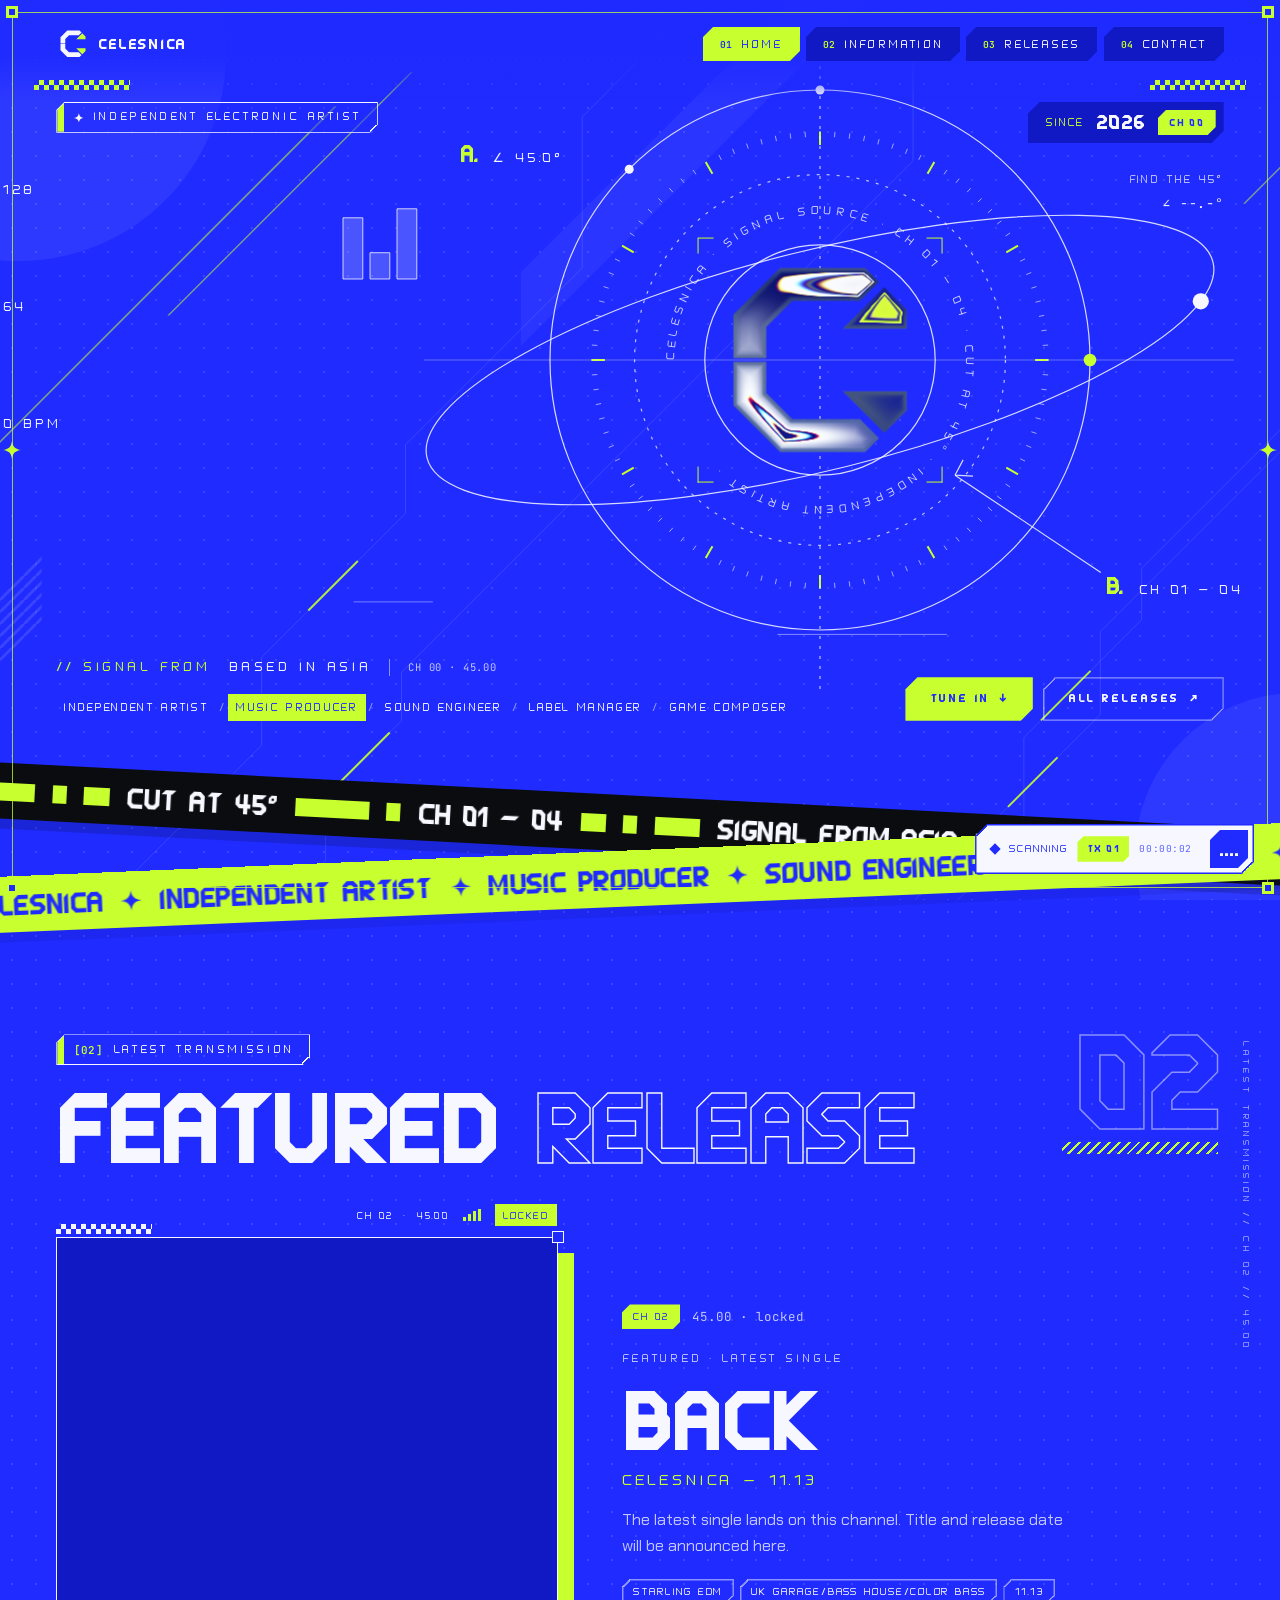
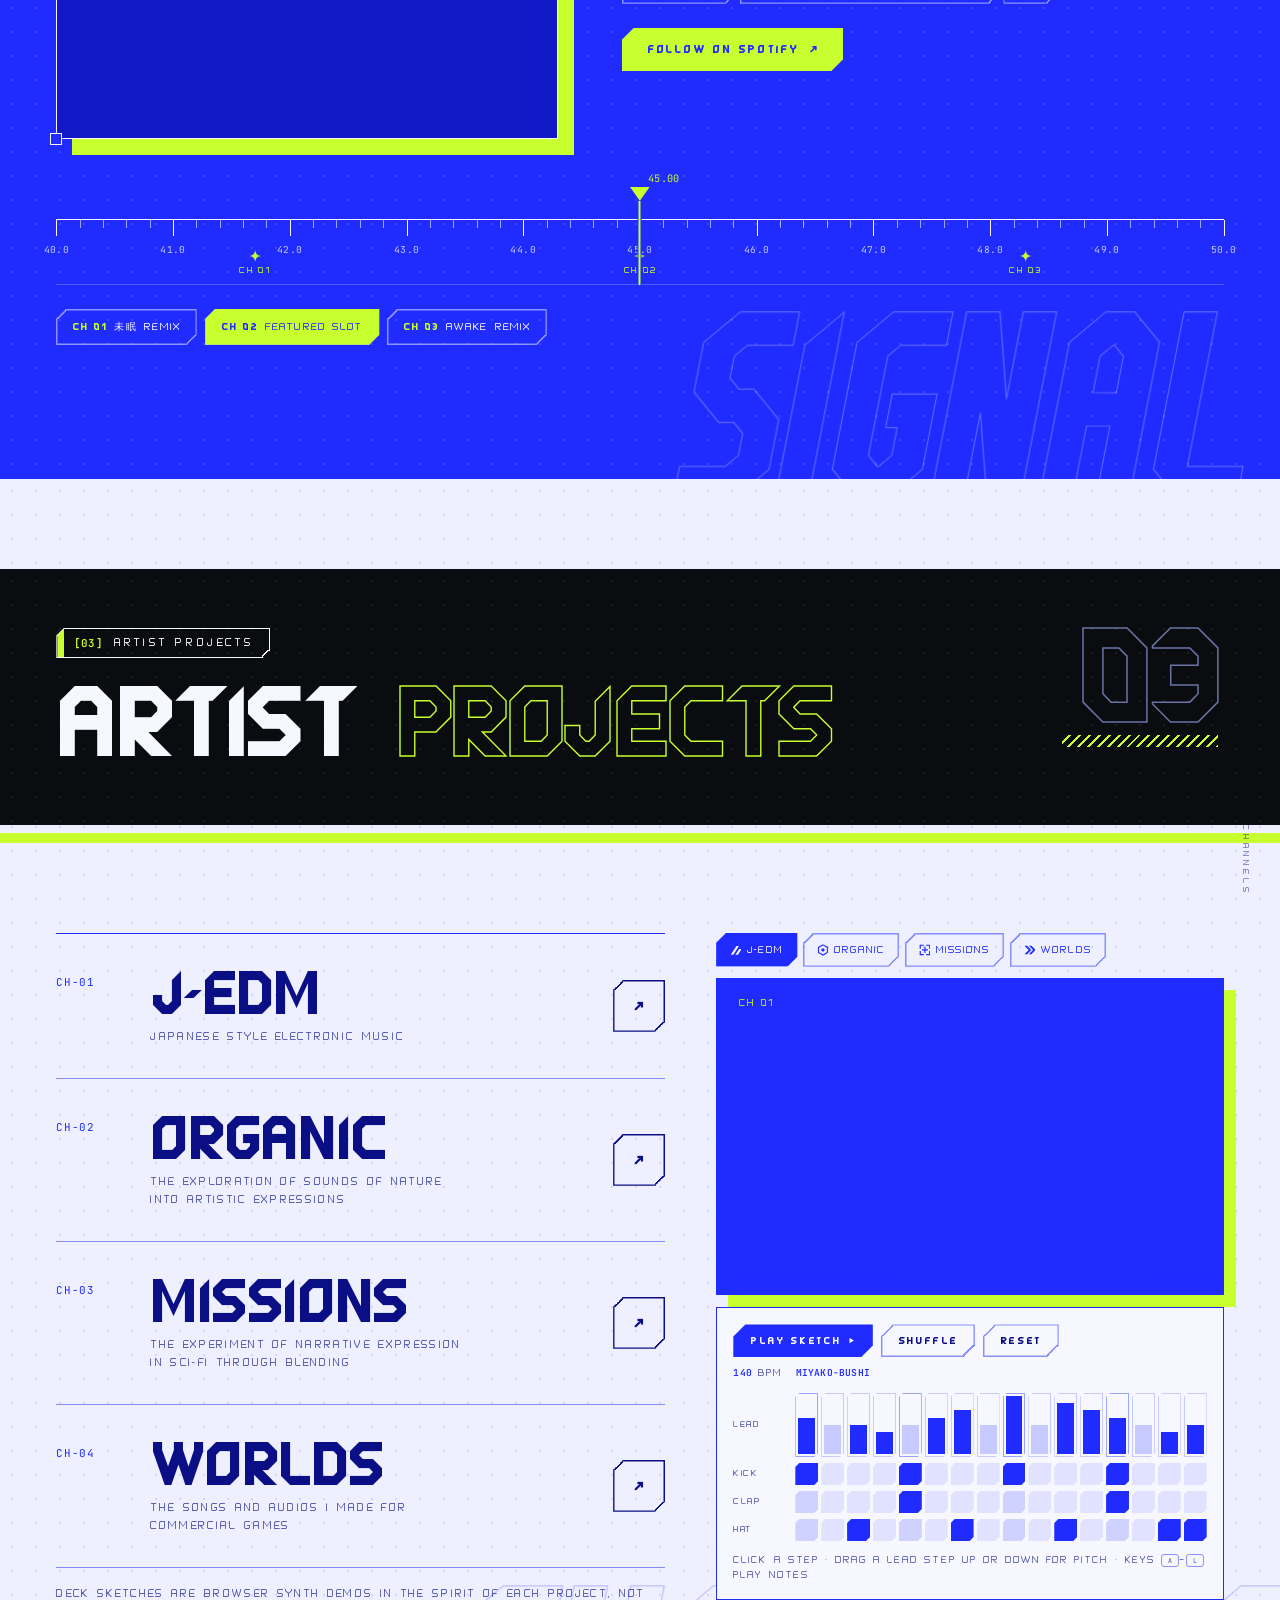
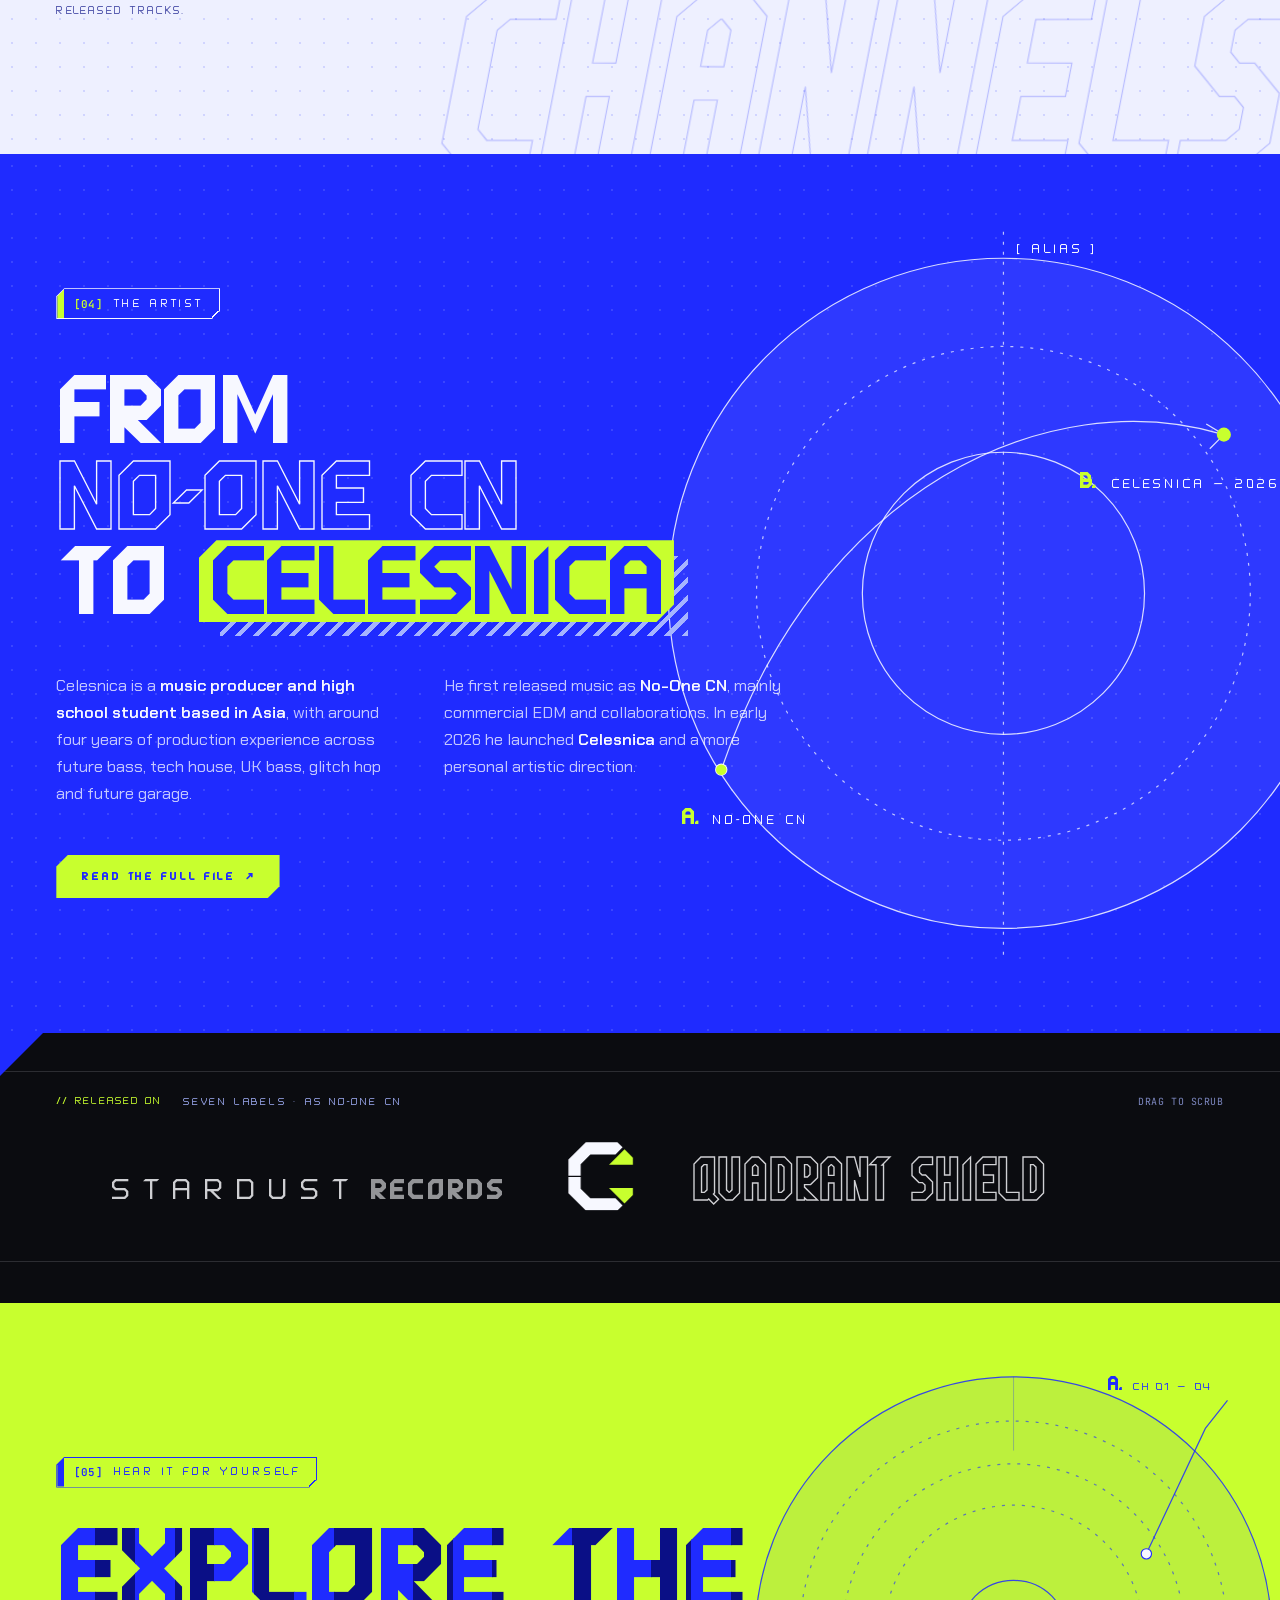
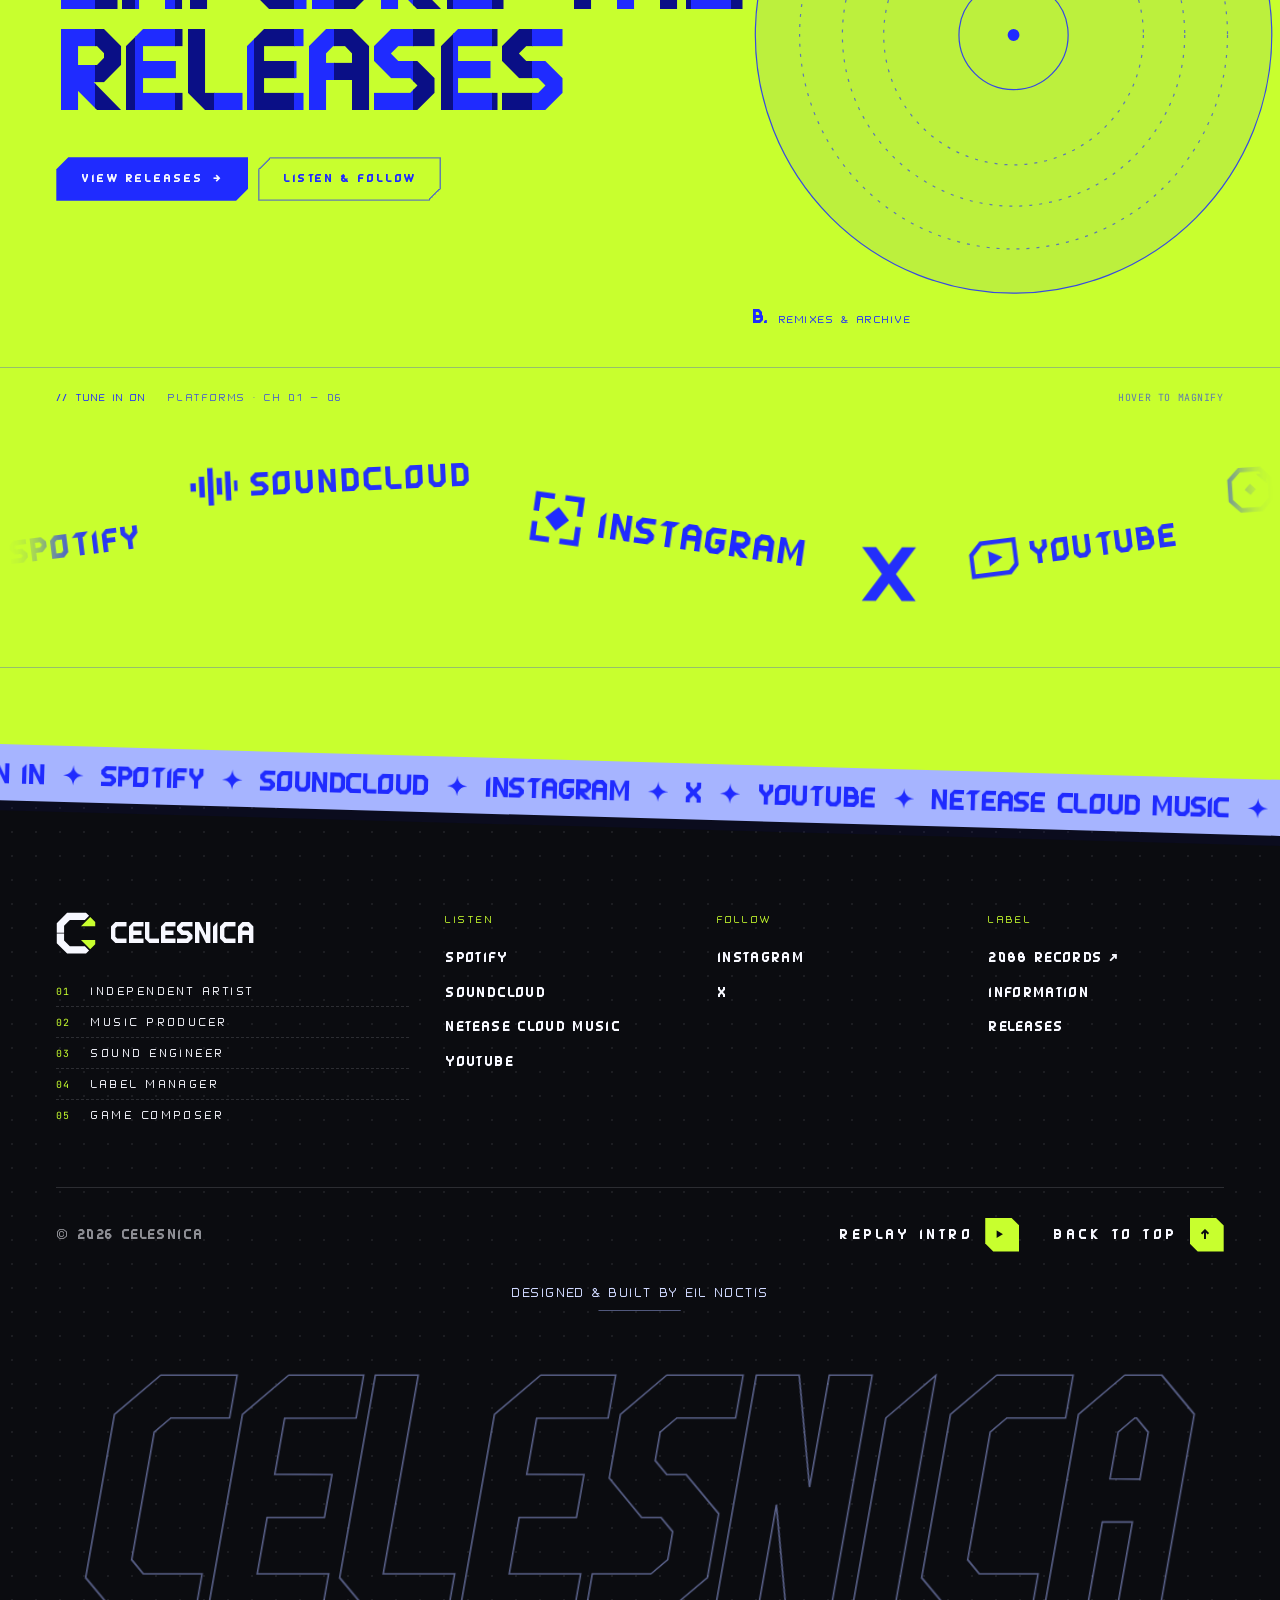
==== index.html @ 17b9444e "Adjust transform properties for .sh-label" ====
<!doctype html>
<html lang="en">
<head>
<meta charset="utf-8">
<meta name="viewport" content="width=device-width,initial-scale=1,viewport-fit=cover">
<style>
html{background:#0b0c10}
:root{color-scheme:light;padding-top:env(safe-area-inset-top,0px);padding-bottom:env(safe-area-inset-bottom,0px)}
body{margin:0}img{max-width:100%}[hidden]{display:none!important}
html.site-starting{background:#0b0c10}
html.site-starting::before{content:"";position:fixed;inset:0;z-index:201;background:#0b0c10}
</style>
<script>
document.documentElement.classList.add('site-starting');
// The app boots during DOMContentLoaded. Hand off the screen on the next paint.
document.addEventListener('DOMContentLoaded', () => {
  requestAnimationFrame(() => document.documentElement.classList.remove('site-starting'));
}, { once: true });
</script>
<title>CELESNICA</title>
<meta name="claude:viewport-fit-sides" content="cover">
<meta name="description" content="CELESNICA — independent artist, music producer, sound engineer, label manager and game composer.">
<meta name="theme-color" content="#0b0c10">
<link rel="icon" type="image/jpg" href="favicon2.jpg">
<link rel="preconnect" href="https://fonts.googleapis.com">
<link rel="preconnect" href="https://fonts.gstatic.com" crossorigin>
<link rel="stylesheet" href="https://fonts.googleapis.com/css2?family=Chakra+Petch:ital,wght@0,400;0,500;0,600;0,700;1,500&family=JetBrains+Mono:wght@400;600&display=swap">
<style>
/* CELESNICA — broadcast layout on an ultramarine field, 45° cut motion system.
   Type: CEL Black / CEL Cond / CEL Line (custom, drawn from the wordmark's 45° construction, embedded by build.py),
   Chakra Petch for text, JetBrains Mono for readouts. Surfaces alternate blue / paper / lime; black (黑场) is
   reserved for the broadcast's bookends (intro, channel change, sign-off) and for devices (screens, deck, scoreboard). */
@font-face{font-family:"CEL Black";src:url([data-uri]) format("woff");font-weight:100 900;font-style:normal;font-display:block}
@font-face{font-family:"CEL Cond";src:url([data-uri]) format("woff");font-weight:100 900;font-style:normal;font-display:block}
@font-face{font-family:"CEL Line";src:url([data-uri]) format("woff");font-weight:100 900;font-style:normal;font-display:block}
:root{
  color-scheme:light;
  --blue:#1f2bff;
  --blue-2:#3442ff;
  --blue-deep:#1119c4;
  --blue-ink:#0a0f86;
  --paper:#eef0ff;
  --white:#f7f8ff;
  --lime:#c8ff2e;
  --peri:#a6b4ff;
  --black:#0b0c10;
  --black-2:#16171d;
  --black-3:#21232c;
  --f-disp:"CEL Black","Chakra Petch","PingFang SC","Microsoft YaHei","Noto Sans SC",system-ui,sans-serif;
  --f-cond:"CEL Cond","CEL Black","PingFang SC","Microsoft YaHei","Noto Sans SC",system-ui,sans-serif;
  --f-ui:"CEL Line","Chakra Petch","PingFang SC","Microsoft YaHei","Noto Sans SC",system-ui,sans-serif;
  --f-text:"Chakra Petch","Inter","Helvetica Neue",Arial,"PingFang SC","Microsoft YaHei","Noto Sans SC",system-ui,sans-serif;
  --f-mono:"JetBrains Mono",ui-monospace,SFMono-Regular,Menlo,Consolas,"DejaVu Sans Mono",monospace;
  --f-cjk:"PingFang SC","Noto Sans SC","Noto Sans CJK SC","Microsoft YaHei","Hiragino Sans GB",sans-serif;
  --gutter:clamp(20px,4.4vw,64px);
  --maxw:1360px;
  --nav-h:64px;
  --frame:12px;
  --ease:cubic-bezier(.16,1,.3,1);
  --io:cubic-bezier(.76,0,.24,1);
  /* tone tokens (blue by default) */
  --fg:var(--white);
  --mute:rgba(247,248,255,.74);
  --line:rgba(247,248,255,.24);
  --line-2:rgba(247,248,255,.5);
  --acc:var(--lime);
  --on-acc:var(--blue);
  --pill:var(--blue-deep);
  --dot:rgba(247,248,255,.13);
  --ghost:rgba(247,248,255,.28);
}
.t-blue{--fg:var(--white);--mute:rgba(247,248,255,.76);--line:rgba(247,248,255,.24);--line-2:rgba(247,248,255,.5);--acc:var(--lime);--on-acc:var(--blue);--pill:var(--blue-deep);--dot:rgba(247,248,255,.13);--ghost:rgba(247,248,255,.28);color:var(--fg)}
.t-paper{--fg:var(--blue-ink);--mute:rgba(10,15,134,.7);--line:rgba(31,43,255,.2);--line-2:rgba(31,43,255,.5);--acc:var(--blue);--on-acc:var(--white);--pill:var(--blue);--dot:rgba(31,43,255,.14);--ghost:rgba(31,43,255,.26);color:var(--fg);background-color:var(--paper)}
.t-lime{--fg:var(--blue);--mute:rgba(31,43,255,.78);--line:rgba(31,43,255,.28);--line-2:rgba(31,43,255,.6);--acc:var(--blue);--on-acc:var(--white);--pill:var(--blue);--dot:rgba(31,43,255,.16);--ghost:rgba(31,43,255,.34);color:var(--fg);background-color:var(--lime)}
.t-deep{--fg:var(--white);--mute:rgba(247,248,255,.7);--line:rgba(247,248,255,.2);--line-2:rgba(247,248,255,.45);--acc:var(--lime);--on-acc:var(--blue);--pill:var(--blue);--dot:rgba(247,248,255,.1);--ghost:rgba(247,248,255,.13);color:var(--fg);background-color:var(--blue-deep)}
.dots{background-image:radial-gradient(var(--dot) 1px,transparent 1.4px);background-size:24px 24px}

*,*::before,*::after{box-sizing:border-box}
html{background:var(--blue);-webkit-text-size-adjust:100%;overflow-x:hidden;overflow-x:clip}
body{margin:0;background:var(--blue);color:var(--white);font-family:var(--f-text);font-size:16px;line-height:1.62;overflow-x:hidden;overflow-x:clip;-webkit-font-smoothing:antialiased;text-rendering:optimizeLegibility;font-kerning:normal}
a{color:inherit;text-decoration:none}
button,input,select{font:inherit;color:inherit}
button{background:none;border:0;padding:0;cursor:pointer}
img,canvas,svg{display:block;max-width:100%}
p,h1,h2,h3,h4,ul,ol,dl,dd,figure{margin:0;padding:0}
h1,h2,h3,h4{font-weight:400}
ul,ol{list-style:none}
b,strong{font-weight:600}
::selection{background:var(--lime);color:var(--blue)}
:focus{outline:none}
:focus-visible{outline:2px solid var(--acc);outline-offset:4px}
main:focus,main:focus-visible{outline:none}
[hidden]{display:none!important}
.sr{position:absolute!important;width:1px;height:1px;overflow:hidden;clip:rect(0 0 0 0);clip-path:inset(50%);white-space:nowrap}
.sprite{position:absolute;width:0;height:0;overflow:hidden}
html.reticle,html.reticle *{cursor:none!important}
.skip{position:fixed;left:24px;top:-80px;z-index:500;padding:.7rem 1rem;background:var(--lime);color:var(--blue);font-family:var(--f-ui);font-size:.72rem;letter-spacing:.2em;text-transform:uppercase;transition:top .25s var(--ease)}
.skip:focus{top:calc(20px + env(safe-area-inset-top,0px))}

.wrap{width:100%;max-width:calc(var(--maxw) + var(--gutter) * 2);margin-inline:auto;padding-left:max(16px,var(--gutter),env(safe-area-inset-left,0px));padding-right:max(16px,var(--gutter),env(safe-area-inset-right,0px))}

/* ---------- type roles ---------- */
.disp{font-family:var(--f-disp);font-weight:400;text-transform:uppercase;letter-spacing:-.005em;line-height:.88;text-wrap:balance}
.acc,.serif{font-family:var(--f-ui);font-style:normal;font-weight:400;text-transform:uppercase;letter-spacing:.2em;line-height:1.3;color:var(--acc)}
.mono{font-family:var(--f-ui);font-size:.66rem;letter-spacing:.22em;text-transform:uppercase;line-height:1.6}
.kick{font-family:var(--f-ui);font-size:.7rem;letter-spacing:.26em;text-transform:uppercase;color:var(--mute)}
.outline{color:transparent;-webkit-text-stroke:clamp(1.2px,.014em,2px) var(--fg)}
kbd{font-family:var(--f-mono);font-size:.72em;padding:1px 6px;border:1px solid var(--line-2);border-radius:3px;letter-spacing:0}
/* highlight block (ref: offset colour blocks behind the letters) */
.hi{position:relative;display:inline-block;color:var(--blue);padding:0 .08em;-webkit-text-stroke:0;isolation:isolate}
.hi::before{content:"";position:absolute;inset:.02em -.02em .02em;z-index:-1;background:var(--lime);clip-path:polygon(.18em 0,100% 0,100% calc(100% - .18em),calc(100% - .18em) 100%,0 100%,0 .18em)}
.hi::after{content:"";position:absolute;inset:.18em -.16em -.12em .2em;z-index:-2;background:repeating-linear-gradient(-45deg,var(--hi-2,var(--peri)) 0 .045em,transparent .045em .13em)}
.t-paper .hi,.t-lime .hi{--hi-2:var(--blue)}

/* ---------- tags, chips, buttons ---------- */
.tag{display:inline-flex;align-items:center;gap:.85em;padding:.46rem .95rem .46rem .75rem;border:1.5px solid currentColor;font-family:var(--f-ui);font-size:.68rem;letter-spacing:.26em;text-transform:uppercase;line-height:1.3}
.tag b{font-family:var(--f-mono);font-weight:600;letter-spacing:.04em;color:var(--acc)}
.t-blue .tag b,.t-deep .tag b{color:var(--lime)}
.star{width:.9em;height:.9em;fill:currentColor;flex:none}
.chip{display:inline-flex;align-items:center;gap:.6em;padding:.36rem .72rem;font-family:var(--f-ui);font-size:.6rem;letter-spacing:.2em;text-transform:uppercase;line-height:1.4;background:var(--pill);color:var(--white)}
.chip b{font-family:var(--f-disp);font-weight:400;letter-spacing:.1em;color:var(--lime)}
.chip.lime{background:var(--lime);color:var(--blue)}
.chip.lime b{color:var(--blue)}
.chip.line{background:transparent;color:var(--fg);box-shadow:inset 0 0 0 1.5px var(--line-2)}
.btn{position:relative;isolation:isolate;display:inline-flex;align-items:center;gap:.9em;padding:1rem 1.55rem .98rem;overflow:hidden;white-space:nowrap;font-family:var(--f-disp);font-size:.74rem;letter-spacing:.16em;text-transform:uppercase;line-height:1;background:var(--acc);color:var(--on-acc);transition:color .35s,transform .45s var(--ease)}
.btn::before{content:"";position:absolute;inset:0;background:var(--fg);transform:translateX(-101%) skewX(-45deg);transform-origin:left;width:160%;left:-30%;transition:transform .55s var(--io);z-index:-1}
.btn:hover::before,.btn:focus-visible::before{transform:translateX(0) skewX(-45deg)}
.t-blue .btn:hover,.t-blue .btn:focus-visible,.t-deep .btn:hover,.t-deep .btn:focus-visible{color:var(--blue)}
.t-paper .btn:hover,.t-paper .btn:focus-visible,.t-lime .btn:hover,.t-lime .btn:focus-visible{color:var(--white)}
.t-paper .btn::before,.t-lime .btn::before{background:var(--blue-ink)}
.btn.ghost{background:transparent;color:var(--fg);box-shadow:inset 0 0 0 1.5px var(--line-2)}
.btn.lime{background:var(--lime);color:var(--blue)}
.btn.sm{padding:.72rem 1.05rem .7rem;font-size:.64rem}
.btn[aria-pressed="true"]{background:var(--lime);color:var(--blue);box-shadow:none}
.btn .ar{display:inline-block;font-family:var(--f-disp);transition:transform .45s var(--ease)}
.btn:hover .ar{transform:translate(3px,-3px)}
.btn:hover .ar.dn{transform:translateY(3px)}
.btn:focus-visible{outline-color:var(--fg)}
.btn-row{display:flex;flex-wrap:wrap;gap:10px}
.ico{width:1.15em;height:1.15em;flex:none;fill:currentColor}

/* ---------- broadcast frame ---------- */
.frame{position:fixed;inset:0;z-index:61;pointer-events:none}
.fr-line{position:absolute;inset:var(--frame);border:1px solid rgba(200,255,46,.75)}
.fc{position:absolute;width:12px;height:12px;background:var(--lime);box-shadow:inset 0 0 0 3px var(--lime),inset 0 0 0 6px var(--blue)}
.fc-tl{left:calc(var(--frame) - 6px);top:calc(var(--frame) - 6px)}
.fc-tr{right:calc(var(--frame) - 6px);top:calc(var(--frame) - 6px)}
.fc-bl{left:calc(var(--frame) - 6px);bottom:calc(var(--frame) - 6px)}
.fc-br{right:calc(var(--frame) - 6px);bottom:calc(var(--frame) - 6px)}
.fk{position:absolute;width:96px;height:10px;background:conic-gradient(var(--lime) 25%,var(--blue) 0 50%,var(--lime) 0 75%,var(--blue) 0) 0 0/10px 10px}
.fk-tl{left:34px;top:calc(var(--frame) + 68px)}
.fk-tr{right:34px;top:calc(var(--frame) + 68px)}
.fs{position:absolute;top:50%;width:18px;height:18px;margin-top:-9px;fill:var(--lime);animation:twinkle 3.2s var(--ease) infinite}
.fs-l{left:calc(var(--frame) - 9px)}
.fs-r{right:calc(var(--frame) - 9px);animation-delay:-1.6s}
@keyframes twinkle{50%{transform:scale(.55) rotate(45deg)}}
html.over .fr-line{animation:frFlash .47s steps(2) infinite}
@keyframes frFlash{50%{border-color:var(--white);inset:calc(var(--frame) + 4px)}}

/* ---------- nav ---------- */
.nav{position:fixed;top:0;left:0;right:0;z-index:60;height:calc(var(--nav-h) + var(--frame) + env(safe-area-inset-top,0px));padding-top:calc(var(--frame) + env(safe-area-inset-top,0px));pointer-events:none}
.nav::before{content:"";position:absolute;inset:0 0 -26px;z-index:-1;pointer-events:none;background:linear-gradient(var(--nb,rgba(31,43,255,.94)) 55%,rgba(31,43,255,0));transition:opacity .3s}
html[data-nav-tone="paper"] .nav::before{background:linear-gradient(rgba(238,240,255,.95) 55%,rgba(238,240,255,0))}
html[data-nav-tone="lime"] .nav::before{background:linear-gradient(rgba(200,255,46,.95) 55%,rgba(200,255,46,0))}
html[data-nav-tone="deep"] .nav::before{background:linear-gradient(rgba(17,25,196,.95) 55%,rgba(17,25,196,0))}
.nav-in{height:var(--nav-h);display:flex;align-items:center;justify-content:space-between;gap:20px}
.nav-in>*{pointer-events:auto}
.logo{display:flex;align-items:center;gap:12px;font-family:var(--f-disp);font-size:.92rem;letter-spacing:.12em;color:var(--white);padding:6px 4px;transition:color .3s}
.cmark{width:26px;flex:none}
.cmark svg{width:100%;height:auto;overflow:visible;transition:transform .5s var(--ease)}
.cm-b{fill:currentColor}
.cm-t{fill:var(--lime);transition:fill .3s}
.logo:hover svg{transform:skewX(-14deg) translateX(2px)}
html[data-nav-tone="paper"] .logo,html[data-nav-tone="lime"] .logo{color:var(--blue)}
html[data-nav-tone="paper"] .logo .cm-t{fill:var(--blue-2)}
html[data-nav-tone="lime"] .logo .cm-t{fill:var(--white)}
.pills{display:flex;gap:6px;--jr-chip:var(--blue-deep);--jr-text:var(--white);--jr-on:var(--lime);--jr-on-text:var(--blue);--jr-idx:var(--lime)}
.pills .jr-opt{display:inline-flex;align-items:center;gap:.75em;padding:.66rem 1.05rem .64rem;background:var(--jr-chip);color:var(--jr-text);font-family:var(--f-ui);font-size:.7rem;letter-spacing:.2em;text-transform:uppercase;line-height:1.2;transition:background .3s,color .3s}
.pills .jr-opt i{font-style:normal;font-family:var(--f-mono);font-weight:600;font-size:.6rem;letter-spacing:.02em;color:var(--jr-idx)}
html[data-nav-tone="paper"] .pills,html[data-nav-tone="lime"] .pills{--jr-chip:var(--blue)}
html[data-nav-tone="lime"] .pills{--jr-on:var(--white)}
.jr-ink .jr-opt i{color:var(--jr-on-text)}
.menu-btn{display:none;align-items:center;gap:12px;padding:.62rem 1rem;background:var(--blue-deep);color:var(--white);font-family:var(--f-ui);font-size:.7rem;letter-spacing:.2em;text-transform:uppercase}
.menu-btn .bars{display:grid;gap:5px;width:20px}
.menu-btn .bars i{display:block;height:1.5px;background:currentColor;transition:transform .4s var(--io)}
.menu-btn[aria-expanded="true"] .bars i:first-child{transform:translateY(3.25px) rotate(45deg)}
.menu-btn[aria-expanded="true"] .bars i:last-child{transform:translateY(-3.25px) rotate(-45deg)}
.mnav{position:fixed;inset:0;z-index:55;background:var(--blue);display:flex;flex-direction:column;justify-content:center;gap:12px;overflow:hidden;padding:calc(var(--nav-h) + 40px + env(safe-area-inset-top,0px)) max(24px,env(safe-area-inset-right,0px)) calc(60px + env(safe-area-inset-bottom,0px)) max(24px,env(safe-area-inset-left,0px));animation:mnavIn .6s var(--io) both}
.mnav a{position:relative;z-index:1;display:flex;align-items:baseline;gap:14px;font-family:var(--f-disp);font-size:clamp(2.4rem,11vw,4.4rem);line-height:1;text-transform:uppercase;color:var(--white);animation:mnavLink .7s var(--ease) both;animation-delay:calc(var(--i,0) * 70ms + 140ms)}
.mnav a i{font-style:normal;font-family:var(--f-mono);font-size:.8rem;color:var(--lime);letter-spacing:.06em}
.mnav a[aria-current="page"]{color:var(--lime)}
.mnav-core{position:absolute;left:var(--mcx,50%);top:var(--mcy,72%);width:var(--mcs,min(70vw,40vh));margin-top:calc(var(--mcs,0px) / -2);aspect-ratio:1;transform:translateX(-50%);pointer-events:none;animation:mnavCore .9s var(--ease) .25s both}
.mnav-core .dg .tring-t{font-size:13px}
.mnav-c{position:absolute;left:50%;top:50%;width:40%;aspect-ratio:1;transform:translate(-50%,-50%)}
.mnav-c.nogl .metal-fb{opacity:1}.mnav-c.nogl .metal{display:none}
@keyframes mnavCore{from{opacity:0;transform:translateX(-50%) scale(.86) rotate(-12deg)}}
.mnav-ghost{position:absolute;left:-4vw;bottom:4vh;font-family:var(--f-cond);font-size:34vw;line-height:.8;white-space:nowrap;text-transform:uppercase;color:transparent;-webkit-text-stroke:1px rgba(247,248,255,.2);transform:skewX(-10deg);pointer-events:none}
@keyframes mnavIn{from{clip-path:polygon(0 0,0 0,0 100%,0 100%)}to{clip-path:polygon(0 0,100% 0,100% 100%,0 100%)}}
@keyframes mnavLink{from{transform:translateX(-30px) skewX(-16deg);opacity:0}}

/* ---------- player pill ---------- */
.player{position:fixed;right:calc(var(--frame) + 14px + env(safe-area-inset-right,0px));bottom:calc(var(--frame) + 14px + env(safe-area-inset-bottom,0px));z-index:58;display:flex;align-items:center;gap:10px;padding:6px 6px 6px 16px;background:var(--white);color:var(--blue);box-shadow:inset 0 0 0 1.5px var(--blue),0 10px 30px rgba(10,15,134,.18);font-family:var(--f-ui);font-size:.6rem;letter-spacing:.2em;text-transform:uppercase;transition:transform .55s var(--io),opacity .4s}
html.pl-hide .player{transform:translateY(calc(100% + 40px));opacity:0}
.pl-dot{width:8px;height:8px;background:var(--blue);animation:pulse 1.6s ease-in-out infinite}
html.snd-on .pl-dot{background:#19c25a}
@keyframes pulse{50%{opacity:.25}}
.pl-st{white-space:nowrap;min-width:9.5ch}
.pl-ch{padding:.32rem .6rem .3rem;background:var(--lime);color:var(--blue);font-family:var(--f-disp);letter-spacing:.12em;white-space:nowrap}
.pl-btn{display:grid;place-items:center;width:38px;height:38px;background:var(--blue);color:var(--white);transition:background .3s,transform .4s var(--ease)}
.pl-btn[aria-pressed="true"]{background:var(--lime);color:var(--blue)}
.eq{display:flex;align-items:flex-end;gap:2px;height:14px}
.eq i{display:block;width:3px;height:14px;background:currentColor;transform-origin:bottom;transform:scaleY(.2)}
.pl-btn[aria-pressed="true"] .eq i{animation:eq .9s ease-in-out infinite alternate}
.pl-btn[aria-pressed="true"] .eq i:nth-child(2){animation-duration:.7s}
.pl-btn[aria-pressed="true"] .eq i:nth-child(3){animation-duration:1.1s}
.pl-btn[aria-pressed="true"] .eq i:nth-child(4){animation-duration:.55s}
@keyframes eq{from{transform:scaleY(.2)}to{transform:scaleY(1)}}
.pl-tc{font-family:var(--f-mono);letter-spacing:.06em;font-variant-numeric:tabular-nums;white-space:nowrap;opacity:.7;padding-right:8px}

/* ---------- reticle cursor ---------- */
#cur{position:fixed;left:0;top:0;z-index:600;pointer-events:none;width:var(--w,24px);height:var(--h,24px);transform:translate3d(var(--x,-200px),var(--y,-200px),0);display:none;mix-blend-mode:difference}
html.reticle #cur{display:block}
#cur i{position:absolute;width:8px;height:8px;border:1.5px solid #fff}
#cur i:nth-child(1){left:0;top:0;border-right:0;border-bottom:0}
#cur i:nth-child(2){right:0;top:0;border-left:0;border-bottom:0}
#cur i:nth-child(3){left:0;bottom:0;border-right:0;border-top:0}
#cur i:nth-child(4){right:0;bottom:0;border-left:0;border-top:0}
#cur .cur-l{position:absolute;left:0;top:-18px;font-family:var(--f-ui);font-size:.55rem;letter-spacing:.22em;color:#fff;white-space:nowrap;text-transform:uppercase}
#cur.down i{border-width:2.5px}
#curDot{position:fixed;left:0;top:0;z-index:601;width:4px;height:4px;margin:-2px 0 0 -2px;background:#fff;mix-blend-mode:difference;pointer-events:none;transform:translate3d(var(--x,-200px),var(--y,-200px),0);display:none}
html.reticle #curDot{display:block}

/* ---------- field + views ---------- */
#field{position:fixed;inset:0;width:100%;height:100%;z-index:0;pointer-events:none}
main,.foot{position:relative;z-index:2}
.view{position:relative}
.sec{position:relative;padding-block:clamp(96px,10.5vw,156px);overflow:hidden;overflow:clip}
.sec>.wrap{position:relative;z-index:1}
.sec-head{position:relative;display:grid;gap:20px;justify-items:start;margin-bottom:clamp(44px,5vw,72px)}
.sec-head h2{font-size:clamp(2.9rem,7.8vw,7.6rem)}
.sec-head>*{position:relative;z-index:1}
.sec-note{color:var(--mute);max-width:54ch;font-size:1.02rem}
.lede{font-size:clamp(1.08rem,1.5vw,1.32rem);font-weight:500;line-height:1.5;max-width:44ch}
.body-t{color:var(--mute);max-width:62ch;display:grid;gap:1em;font-size:1.04rem}
.body-t b{color:var(--fg)}

/* giant index numeral + hatch slab (poster layer) */
.sec-head[data-idx]::after{content:attr(data-idx);position:absolute;right:0;top:-.04em;z-index:0;font-family:var(--f-disp);font-size:clamp(4.4rem,10.5vw,10.4rem);line-height:.8;color:transparent;-webkit-text-stroke:1.5px var(--line-2);pointer-events:none}
.sec-head[data-idx]::before{content:"";position:absolute;right:.04em;top:.8em;z-index:0;font-size:clamp(4.4rem,10.5vw,10.4rem);width:1.16em;height:.09em;background:repeating-linear-gradient(-45deg,var(--acc) 0 2px,transparent 2px 7px);pointer-events:none}
/* ghost words: huge condensed outline type drifting behind sections */
.gw{position:absolute;right:-2vw;top:clamp(36px,5vw,84px);z-index:0;margin:0;font-family:var(--f-cond);font-size:clamp(7rem,21vw,23rem);line-height:.78;letter-spacing:.01em;text-transform:uppercase;white-space:nowrap;color:transparent;-webkit-text-stroke:1.2px var(--ghost);pointer-events:none;user-select:none;-webkit-user-select:none;transform:translate3d(var(--gx,0px),0,0) skewX(-11deg)}
.gw.gw-b{top:auto;bottom:-.12em;right:-1vw}
/* vertical side labels */
.sec[data-side]::after,.rsec[data-side]::after{content:attr(data-side);position:absolute;right:calc(var(--frame) + 15px);top:clamp(100px,11vw,160px);z-index:1;writing-mode:vertical-rl;font-family:var(--f-ui);font-size:.56rem;letter-spacing:.44em;text-transform:uppercase;color:var(--mute);opacity:.8;pointer-events:none;white-space:nowrap}

/* sweep: content visible at rest; a lime slab crosses once when it enters */
[data-sweep]{position:relative}
[data-sweep].sw::after{content:"";position:absolute;inset:0;z-index:6;pointer-events:none;background:var(--lime);clip-path:polygon(0 0,0 0,0 100%,0 100%);animation:sweep .95s var(--io) both}
@keyframes sweep{0%{clip-path:polygon(0 0,0 0,0 100%,0 100%)}45%{clip-path:polygon(0 0,100% 0,100% 100%,0 100%)}100%{clip-path:polygon(100% 0,100% 0,100% 100%,100% 100%)}}

/* ---------- 45° split titles: solid on one side of the blade, outline on the other ---------- */
.st{position:relative;display:block;--ta:60%;--tb:40%}
.st-a{display:block;clip-path:polygon(0 0,var(--ta) 0,var(--tb) 100%,0 100%)}
.st-b,.st-c{position:absolute;inset:0;display:block;pointer-events:none}
.st-b{color:transparent;-webkit-text-stroke:clamp(1.2px,.012em,2px) var(--fg);clip-path:polygon(var(--ta) 0,100% 0,100% 100%,var(--tb) 100%)}
.st-c{color:var(--lime);clip-path:polygon(var(--ta) 0,calc(var(--ta) + 14px) 0,calc(var(--tb) + 14px) 100%,var(--tb) 100%)}
.t-paper .st-c{color:var(--blue)}
html:not(.js) .st-a{clip-path:none}

/* ---------- slice-wave numerals (strips shift like a sliced poster) ---------- */
.slice{position:relative}
.slice .sl-base{visibility:hidden}
.slice .sl{position:absolute;left:0;top:0;width:100%;height:100%;pointer-events:none;will-change:transform}
.num-v.slice .sl.ev{color:var(--blue);-webkit-text-stroke:0}
.cta h2.slice .sl.ev{color:var(--blue-ink)}

/* ---------- tapes ---------- */
.tapes{position:relative;height:0;z-index:20;pointer-events:none}
.tape{position:absolute;left:-6%;width:112%;overflow:hidden;padding:.52em 0 .48em;font-family:var(--f-disp);font-size:clamp(1.15rem,2.2vw,2.1rem);line-height:1;text-transform:uppercase;letter-spacing:.02em;color:var(--blue);white-space:nowrap;box-shadow:0 10px 0 rgba(10,15,134,.12)}
.tape-lime{background:var(--lime)}
.tape-peri{background:var(--peri)}
.tape-white{background:var(--white)}
.tape-track{display:flex;width:max-content;will-change:transform}
.tape-group{display:flex;align-items:center;gap:.62em;padding-right:.62em}
.tape-group span{white-space:nowrap}
.tape .star{width:.72em;height:.72em}
.blk{display:inline-block;height:.62em;background:var(--blue-deep)}
.blk.w1{width:.5em}.blk.w2{width:.9em}.blk.w3{width:1.6em}.blk.w4{width:2.6em}
.tapes-hero .tape-black{top:-104px;transform:rotate(3deg)}
.tapes-hero .tape-lime{top:-50px;transform:rotate(-2.4deg)}
.tapes-foot .tape{top:-34px;transform:rotate(1.6deg)}
.tapes-foot .tape-lime{top:-30px;transform:rotate(-1.4deg)}

/* ---------- diagram line art (shared) ---------- */
.dg{position:absolute;inset:0;width:100%;height:100%;overflow:visible;pointer-events:none}
.dg .l{fill:none;stroke:rgba(247,248,255,.86);stroke-width:1.2;vector-effect:non-scaling-stroke}
.dg .d{fill:none;stroke:rgba(247,248,255,.72);stroke-width:1.2;stroke-dasharray:3 7;vector-effect:non-scaling-stroke}
.dg .th{fill:none;stroke:rgba(247,248,255,.32);stroke-width:1;vector-effect:non-scaling-stroke}
.dg .f{fill:rgba(247,248,255,.07)}
.dg .dot{fill:var(--white)}
.dg .ldot{fill:var(--lime)}
.dg text{fill:var(--white)}
.dg .tm{font-family:var(--f-ui);font-size:14px;letter-spacing:.24em}
.dg .ts{font-family:var(--f-disp);font-size:26px;fill:var(--lime)}
.dg text.tbig{font-family:var(--f-cond);font-size:300px;fill:none;stroke:rgba(247,248,255,.62);stroke-width:1.2;vector-effect:non-scaling-stroke}
.dg .tick{stroke:rgba(247,248,255,.6);stroke-width:1;vector-effect:non-scaling-stroke}
.dg .tick.m{stroke:var(--lime);stroke-width:2}
.dg .tring-t{font-size:12.5px;letter-spacing:.42em;fill:rgba(247,248,255,.82)}
.dg .tring{transform-box:view-box;animation:spin 70s linear infinite}
.dg .bar{fill:rgba(247,248,255,.2);stroke:rgba(247,248,255,.8);stroke-width:1;vector-effect:non-scaling-stroke;transform-box:fill-box;transform-origin:bottom}
.dg .spin{transform-box:fill-box;transform-origin:center;animation:spin 60s linear infinite}
.dg .spin.rev{animation-direction:reverse;animation-duration:90s}
.dg .blade{fill:none;stroke:var(--lime);stroke-width:2.5;vector-effect:non-scaling-stroke;stroke-dasharray:1;stroke-dashoffset:1;opacity:0}
.dg .blade.on{animation:blade 1.2s var(--io) both}
@keyframes blade{0%{stroke-dashoffset:1;opacity:1}40%{stroke-dashoffset:0;opacity:1}100%{stroke-dashoffset:-1;opacity:1}}
.dg .draw{stroke-dasharray:1;stroke-dashoffset:1}
.drawn .dg .draw,.dg.drawn .draw{animation:draw 1.8s var(--io) forwards}
@keyframes draw{98%{stroke-dasharray:1;stroke-dashoffset:0}100%{stroke-dasharray:none;stroke-dashoffset:0}}
html:not(.js) .dg .draw{stroke-dashoffset:0}
@keyframes spin{to{transform:rotate(360deg)}}
.dg .lockring{transition:stroke .3s}
.hero.locked .dg .lockring{stroke:var(--lime);stroke-width:2.5}
.dg.ink .l{stroke:rgba(31,43,255,.85)}.dg.ink .d{stroke:rgba(31,43,255,.6)}.dg.ink .th{stroke:rgba(31,43,255,.3)}.dg.ink .f{fill:rgba(31,43,255,.07)}
.dg.ink text,.dg.ink .dot{fill:var(--blue)}.dg.ink .ldot{fill:var(--white);stroke:var(--blue);stroke-width:1.5}
.dg.ink .ts{fill:var(--blue)}

/* ---------- HOME / hero ---------- */
.hero{position:relative;min-height:min(100svh,1000px);display:flex;flex-direction:column;overflow:hidden}
.hero .dg{z-index:0}
#scope{position:absolute;inset:0;width:100%;height:100%;z-index:1;pointer-events:none}
.hero-x{position:absolute;inset:0;z-index:1;pointer-events:none;opacity:0;transition:opacity .4s}
.hero:hover .hero-x{opacity:1}
.hx-v,.hx-h{position:absolute;background:rgba(247,248,255,.35)}
.hx-v{top:0;bottom:0;width:1px;left:var(--hx,50%)}
.hx-h{left:0;right:0;height:1px;top:var(--hy,50%)}
/* metallic C at the core of the diagram */
.hero-c{position:absolute;left:var(--hcx,62%);top:var(--hcy,40%);z-index:2;width:var(--hcs,220px);aspect-ratio:1;transform:translate(-50%,-50%);cursor:pointer}
.metal{position:absolute;inset:-10%;width:120%;height:120%;max-width:none;display:block}
.metal-fb{position:absolute;inset:12%;width:76%;height:76%;color:var(--white);opacity:0;transition:opacity .4s}
.hero-c.nogl .metal-fb,.info-c.nogl .metal-fb{opacity:1}
.hero-c.nogl .metal,.info-c.nogl .metal{display:none}
.hc-k{position:absolute;width:16px;height:16px;border:1.5px solid var(--lime);transition:transform .5s var(--ease)}
.hc-k.a{left:-6%;top:-6%;border-right:0;border-bottom:0}
.hc-k.b{right:-6%;top:-6%;border-left:0;border-bottom:0}
.hc-k.c{left:-6%;bottom:-6%;border-right:0;border-top:0}
.hc-k.d{right:-6%;bottom:-6%;border-left:0;border-top:0}
.hero-c:hover .hc-k.a{transform:translate(-6px,-6px)}.hero-c:hover .hc-k.b{transform:translate(6px,-6px)}.hero-c:hover .hc-k.c{transform:translate(-6px,6px)}.hero-c:hover .hc-k.d{transform:translate(6px,6px)}
.hc-l{position:absolute;left:-24%;bottom:-36%;white-space:nowrap;font-family:var(--f-ui);font-size:.56rem;letter-spacing:.32em;text-transform:uppercase;color:var(--lime)}
.hero-in{position:relative;z-index:3;flex:1;display:grid;grid-template-rows:auto 1fr auto;gap:24px;padding-top:calc(var(--nav-h) + var(--frame) + env(safe-area-inset-top,0px) + 26px);padding-bottom:clamp(150px,14vw,190px);pointer-events:none}
.hero-in>*>*{pointer-events:auto}
.hero-top{display:flex;justify-content:space-between;align-items:flex-start;gap:18px}
.hero-top .tag{background-color:rgba(31,43,255,.5)}
.est{display:flex;align-items:center;gap:12px;padding:8px 8px 8px 18px;background:var(--blue-deep);font-family:var(--f-ui);font-size:.66rem;letter-spacing:.24em;text-transform:uppercase}
.est .acc{font-size:1em}
.est b{font-family:var(--f-disp);font-weight:400;font-size:1.25rem;letter-spacing:.06em;line-height:1}
.est .chip{background:var(--lime);color:var(--blue);font-family:var(--f-disp);letter-spacing:.14em}
.angle{position:absolute;right:max(16px,var(--gutter));top:calc(var(--nav-h) + var(--frame) + 96px);z-index:3;display:grid;gap:4px;justify-items:end;color:var(--mute);text-align:right}
.angle b{font-family:var(--f-mono);font-weight:400;font-size:.82rem;letter-spacing:.06em;font-variant-numeric:tabular-nums;color:var(--white)}
.hero.locked .angle b{color:var(--lime)}
.hero-bot{display:grid;grid-template-columns:minmax(0,1fr) auto;align-items:end;gap:24px 40px}
.hero-titles{display:grid;gap:16px;min-width:0;max-width:min(980px,100%)}
.wm-fallback{display:block;font-family:var(--f-disp);font-size:clamp(3rem,10vw,9rem);line-height:.9}
html.js .wm-fallback{position:absolute!important;width:1px;height:1px;overflow:hidden;clip-path:inset(50%);white-space:nowrap}
#wm{width:100%;height:auto;touch-action:pan-y;margin-left:-.6%}
.tagline{display:flex;flex-wrap:wrap;align-items:center;gap:8px 18px;font-family:var(--f-ui);font-size:clamp(.76rem,1vw,.9rem);letter-spacing:.28em;text-transform:uppercase}
.tagline .acc{font-size:1em;letter-spacing:.28em}
.tl-k{font-family:var(--f-mono);font-size:.82em;letter-spacing:.08em;color:var(--mute);padding-left:18px;border-left:1px solid var(--line-2)}
.roles{display:flex;flex-wrap:wrap;gap:4px 2px;font-family:var(--f-ui);font-size:.66rem;letter-spacing:.22em;text-transform:uppercase}
.roles span{padding:.3rem .5rem .28rem;transition:background .35s,color .35s}
.roles span.on{background:var(--lime);color:var(--blue)}
.roles i{font-style:normal;opacity:.5;padding:.3rem 0}
.hero-act{display:flex;flex-wrap:wrap;gap:10px;justify-content:flex-end}

/* ---------- FEATURED / tuner ---------- */
.tuner{display:grid;grid-template-columns:minmax(0,5fr) minmax(0,6fr);gap:clamp(28px,5vw,80px);align-items:center}
.screen{position:relative;aspect-ratio:1;max-width:100%;border:1.5px solid var(--white);box-shadow:16px 16px 0 var(--lime);background:var(--blue-deep)}
.screen canvas{position:absolute;inset:0;width:100%;height:100%;image-rendering:auto}
.screen::before{content:"";position:absolute;left:-1.5px;top:-14px;width:96px;height:10px;background:conic-gradient(var(--white) 25%,transparent 0 50%,var(--white) 0 75%,transparent 0) 0 0/10px 10px}
.sc-k{position:absolute;width:12px;height:12px;border:1.5px solid var(--white);background:var(--blue)}
.sc-k.a{left:-7px;bottom:-7px}.sc-k.b{right:-7px;top:-7px}
.sc-ov{position:absolute;left:110px;right:0;top:-34px;z-index:2;display:flex;justify-content:flex-end;align-items:center;gap:14px;pointer-events:none;font-family:var(--f-ui);font-size:.58rem;letter-spacing:.22em;text-transform:uppercase;color:var(--white)}
.sc-row{display:flex;align-items:center;gap:10px;white-space:nowrap}
.sig{display:flex;align-items:flex-end;gap:2px;height:12px}
.sig i{width:3px;background:rgba(247,248,255,.3)}
.sig i:nth-child(1){height:4px}.sig i:nth-child(2){height:7px}.sig i:nth-child(3){height:10px}.sig i:nth-child(4){height:12px}
.sig i.on{background:var(--lime)}
.sc-st{padding:.24rem .5rem .2rem;background:var(--white);color:var(--blue)}
.screen.locked .sc-st{background:var(--lime)}
.tinfo{display:grid;gap:20px;align-content:start;min-width:0}
.tinfo-top{display:flex;align-items:center;gap:12px;flex-wrap:wrap}
.freq{font-family:var(--f-mono);font-size:.78rem;letter-spacing:.08em;font-variant-numeric:tabular-nums;color:var(--mute)}
.t-title{font-size:clamp(2.9rem,6.6vw,6.2rem);overflow-wrap:anywhere;margin-block:16px 12px}
.t-title.cjk{font-family:var(--f-cjk);font-weight:900;letter-spacing:.02em}
.t-artist{font-size:clamp(.82rem,1.15vw,1rem);letter-spacing:.26em}
.t-note{color:var(--mute);max-width:46ch;margin-block:18px 20px}
.t-tags{display:flex;flex-wrap:wrap;gap:6px;margin-bottom:24px}
.t-change{transition:opacity .25s}
.t-change.swap{opacity:0}
.dial{position:relative;margin-top:clamp(40px,5vw,64px);padding-top:16px;touch-action:none;user-select:none;-webkit-user-select:none}
.dial-scale{position:relative;height:66px;border-top:1.5px solid var(--white);border-bottom:1px solid var(--line)}
.dial-scale i{position:absolute;top:0;width:1px;height:8px;background:rgba(247,248,255,.6)}
.dial-scale i.m{height:16px;background:var(--white)}
.dial-scale span{position:absolute;top:22px;transform:translateX(-50%);font-family:var(--f-mono);font-size:.6rem;letter-spacing:.04em;color:var(--mute)}
.dial-ch{position:absolute;bottom:6px;transform:translateX(-50%);display:grid;justify-items:center;gap:2px;font-family:var(--f-ui);font-size:.54rem;letter-spacing:.2em;color:var(--lime)}
.dial-ch svg{width:12px;height:12px;fill:var(--lime)}
.needle{position:absolute;top:-2px;bottom:0;left:0;width:44px;margin-left:-22px;transform:translateX(var(--nx,0px));cursor:grab;outline:none}
.needle::before{content:"";position:absolute;left:21px;top:0;bottom:0;width:2px;background:var(--lime);box-shadow:0 0 0 1px var(--blue)}
.needle::after{content:"";position:absolute;left:12px;top:-14px;width:20px;height:14px;background:var(--lime);clip-path:polygon(0 0,100% 0,50% 100%)}
.needle:active{cursor:grabbing}
.needle:focus-visible::after{background:var(--white)}
.needle-r{position:absolute;left:30px;top:-30px;white-space:nowrap;font-family:var(--f-mono);font-size:.64rem;letter-spacing:.04em;color:var(--lime);font-variant-numeric:tabular-nums}
.dial-chips{display:flex;flex-wrap:wrap;gap:8px;margin-top:24px;--jr-chip:transparent;--jr-text:var(--white);--jr-on:var(--lime);--jr-on-text:var(--blue)}
.dchip{display:inline-flex;align-items:center;gap:.7em;padding:.62rem 1rem .6rem;font-family:var(--f-ui);font-size:.64rem;letter-spacing:.2em;text-transform:uppercase;color:var(--jr-text);box-shadow:inset 0 0 0 1.5px var(--line-2)}
.dchip b{font-family:var(--f-disp);font-weight:400;letter-spacing:.1em;color:var(--lime)}
.jr-ink .dchip b{color:var(--blue)}

/* ---------- ARTIST PROJECTS ---------- */
.proj{display:grid;grid-template-columns:minmax(0,1.2fr) minmax(0,1fr);gap:clamp(28px,4vw,64px);align-items:start}
.plist{border-top:1.5px solid var(--blue)}
.prow{position:relative;isolation:isolate;display:grid;grid-template-columns:72px minmax(0,1fr) auto;gap:8px 22px;align-items:center;padding:clamp(22px,2.6vw,32px) 0;border-bottom:1.5px solid var(--line-2);overflow:hidden;transition:color .35s,padding .55s var(--ease)}
.prow::before{content:"";position:absolute;inset:0;z-index:-1;background:var(--blue);clip-path:polygon(0 0,0 0,-60% 100%,-60% 100%);transition:clip-path .6s var(--io)}
.prow:hover::before,.prow:focus-visible::before,.prow.on::before{clip-path:polygon(0 0,160% 0,100% 100%,-60% 100%)}
.prow:hover,.prow:focus-visible,.prow.on{color:var(--white);padding-left:20px;padding-right:20px}
.prow:focus-visible{outline-offset:-4px;outline-color:var(--lime)}
.p-no{grid-row:span 2;align-self:start;padding-top:.5rem;font-family:var(--f-mono);font-size:.68rem;letter-spacing:.06em;color:var(--blue);transition:color .35s}
.p-name{font-family:var(--f-disp);font-size:clamp(2.2rem,4.8vw,4.4rem);line-height:.88;text-transform:uppercase}
.p-desc{grid-column:2;font-family:var(--f-ui);font-size:.66rem;letter-spacing:.22em;text-transform:uppercase;line-height:1.7;color:var(--mute);max-width:46ch;transition:color .35s}
.p-go{grid-row:1/span 2;grid-column:3;display:grid;place-items:center;width:52px;height:52px;box-shadow:inset 0 0 0 1.5px currentColor;font-family:var(--f-disp);font-size:1rem;transition:background .35s,color .35s,transform .5s var(--ease)}
.prow:hover .p-no,.prow:focus-visible .p-no,.prow.on .p-no,.prow:hover .p-desc,.prow:focus-visible .p-desc,.prow.on .p-desc{color:var(--lime)}
.prow:hover .p-go,.prow:focus-visible .p-go{background:var(--lime);color:var(--blue);box-shadow:none;transform:rotate(-45deg)}
.plist-note{margin-top:18px;color:var(--mute)}
.deck{position:sticky;top:calc(var(--nav-h) + var(--frame) + 20px);display:grid;gap:12px}
.dchips{display:flex;flex-wrap:wrap;gap:6px;--jr-chip:transparent;--jr-text:var(--blue);--jr-on:var(--blue);--jr-on-text:var(--white)}
.dk-tab{display:inline-flex;align-items:center;gap:.6em;padding:.56rem .85rem .54rem;font-family:var(--f-ui);font-size:.62rem;letter-spacing:.2em;text-transform:uppercase;color:var(--jr-text);box-shadow:inset 0 0 0 1.5px var(--line-2)}
.dk-tab .ico{width:1.2em;height:1.2em}
.monitor{position:relative;aspect-ratio:16/10;max-width:100%;border:1.5px solid var(--blue);box-shadow:12px 12px 0 var(--lime);overflow:hidden;background:var(--blue)}
.monitor canvas{position:absolute;inset:0;width:100%;height:100%}
.mon-ov{position:absolute;inset:0;z-index:2;pointer-events:none;padding:12px 14px;display:grid;grid-template-rows:auto 1fr auto;font-family:var(--f-ui);font-size:.56rem;letter-spacing:.22em;text-transform:uppercase;color:var(--mon-ink,#fff)}
.mon-ov .row{display:flex;justify-content:space-between;gap:12px}
.mon-ov .chip{background:var(--mon-ink,#fff);color:var(--mon-bg,#1f2bff);padding:.26rem .5rem}
.mon-live::before{content:"";display:inline-block;width:7px;height:7px;margin-right:7px;background:currentColor;vertical-align:0}
.monitor.playing .mon-live::before{animation:pulse .5s steps(2) infinite}
.mon-wipe{position:absolute;inset:0;z-index:3;pointer-events:none;overflow:hidden}
.mon-wipe i{position:absolute;left:50%;top:50%;width:320%;height:70%;transform:translate(-50%,-50%) rotate(-45deg)}
.mon-wipe b{display:block;width:100%;height:100%;transform:translateX(-101%)}
.seq{display:grid;gap:12px;padding:16px;border:1.5px solid var(--blue);background:var(--white)}
.seq-ctrl{display:flex;flex-wrap:wrap;align-items:center;gap:8px}
.seq-ctrl .sp{flex:1}
.seq-read{display:flex;gap:14px;color:var(--mute);font-family:var(--f-ui);font-size:.6rem;letter-spacing:.2em;text-transform:uppercase}
.seq-read b{font-family:var(--f-mono);font-weight:600;letter-spacing:.02em;color:var(--blue)}
.lanes{display:grid;gap:6px}
.lane{display:grid;grid-template-columns:52px minmax(0,1fr);align-items:center;gap:10px}
.lane-l{font-family:var(--f-ui);font-size:.54rem;letter-spacing:.18em;text-transform:uppercase;color:var(--mute);white-space:nowrap;overflow:hidden;text-overflow:ellipsis}
.cells{display:grid;grid-template-columns:repeat(16,minmax(0,1fr));gap:3px}
.cell{position:relative;height:22px;background:rgba(31,43,255,.1);transition:background .15s;clip-path:polygon(4px 0,100% 0,100% calc(100% - 4px),calc(100% - 4px) 100%,0 100%,0 4px)}
.cell:nth-child(4n+1){background:rgba(31,43,255,.18)}
.cell:hover{background:rgba(31,43,255,.28)}
.cell[aria-pressed="true"]{background:var(--blue)}
.cell.ph{box-shadow:inset 0 0 0 2px var(--lime)}
.cell.ph[aria-pressed="true"]{background:var(--lime)}
.cell:focus-visible{outline:2px solid var(--blue-ink);outline-offset:1px}
.lane-lead .cell{height:64px;background:transparent;box-shadow:inset 0 0 0 1px rgba(31,43,255,.22);touch-action:none}
.lane-lead .cell:nth-child(4n+1){box-shadow:inset 0 0 0 1px rgba(31,43,255,.42)}
.lane-lead .cell i{position:absolute;left:3px;right:3px;bottom:3px;height:calc(var(--p,.5) * (100% - 6px));background:rgba(31,43,255,.22);transition:height .18s var(--ease),background .15s}
.lane-lead .cell[aria-pressed="true"]{background:transparent}
.lane-lead .cell[aria-pressed="true"] i{background:var(--blue)}
.lane-lead .cell.ph{box-shadow:inset 0 0 0 2px var(--lime)}
.lane-lead .cell.ph[aria-pressed="true"] i{background:var(--lime)}
.seq-hint{color:var(--mute);font-size:.58rem}

/* ---------- statement (artist) ---------- */
.stmt{position:relative;overflow:hidden}
.stmt .dg{left:auto;right:-8vw;width:62vw;max-width:none;top:0;height:100%}
.stmt-in{position:relative;z-index:2;display:grid;gap:clamp(28px,4vw,48px);justify-items:start}
.stmt h2{font-size:clamp(2.8rem,7.6vw,7.4rem);max-width:13ch}
.stmt-cols{display:grid;grid-template-columns:repeat(2,minmax(0,34ch));gap:20px 48px;color:var(--mute);font-size:1.04rem}
.stmt-cols b{color:var(--fg)}

/* ---------- loop bands (LogoLoop) ---------- */
.loop-sec{position:relative;z-index:2;padding-block:0 clamp(56px,6vw,96px)}
.loop-band{position:relative;z-index:2;padding-block:22px 26px;border-top:1px solid var(--line);border-bottom:1px solid var(--line);background:linear-gradient(90deg,rgba(17,25,196,.55),rgba(17,25,196,.2) 50%,rgba(17,25,196,.55))}
.loop-band.ink{background:none;border-color:rgba(31,43,255,.3)}
.loop-band.paper{background:linear-gradient(90deg,rgba(31,43,255,.06),rgba(31,43,255,0) 50%,rgba(31,43,255,.06))}
.loop-cap{display:flex;flex-wrap:wrap;align-items:center;gap:8px 22px;margin-bottom:14px;font-family:var(--f-ui);font-size:.62rem;letter-spacing:.28em;text-transform:uppercase;color:var(--mute)}
.loop-cap .acc{font-size:1em}
.loop-hint{margin-left:auto;font-family:var(--f-mono);letter-spacing:.06em;opacity:.8}
.loop-host{position:relative}
.loop-sec.t-lime{padding-bottom:clamp(110px,10vw,150px)}
.sec .loop-band{margin-top:clamp(70px,8vw,120px)}

/* ---------- lime CTA ---------- */
.cta{position:relative;overflow:hidden;padding-block:clamp(110px,12vw,170px) clamp(140px,13vw,190px)}
.cta .wrap{position:relative;z-index:2}
.cta .dg{left:auto;right:-4vw;width:52vw;max-width:none}
.cta h2{font-size:clamp(3rem,9vw,9rem);margin-block:24px 36px;max-width:11ch}

/* ---------- footer ---------- */
.foot>.tapes{position:absolute;left:0;right:0;top:0}
.foot{padding-block:clamp(90px,9vw,120px) 0;overflow-x:clip}
.foot-grid{display:grid;grid-template-columns:minmax(0,1.5fr) repeat(3,minmax(0,1fr));gap:36px}
.fb{display:grid;gap:16px;align-content:start}
.fb-n{display:flex;align-items:center;gap:14px;font-family:var(--f-disp);font-size:1.6rem;letter-spacing:.08em}
.fb-n .cmark{width:34px}
.fb p{color:var(--mute);font-size:.92rem;max-width:36ch}
.foot h4{font-family:var(--f-ui);font-size:.62rem;letter-spacing:.3em;text-transform:uppercase;color:var(--lime);margin-bottom:16px}
.foot ul{display:grid;gap:9px}
.foot ul a{font-family:var(--f-disp);font-size:.84rem;letter-spacing:.1em;text-transform:uppercase;transition:color .25s}
.foot ul a:hover{color:var(--lime)}
.foot .pend{color:var(--mute);font-family:var(--f-disp);font-size:.84rem;letter-spacing:.1em;text-transform:uppercase}
.foot .pend i{font-style:normal;font-family:var(--f-ui);font-size:.5rem;letter-spacing:.2em;text-transform:uppercase;margin-left:8px;padding:.18rem .42rem;box-shadow:inset 0 0 0 1px var(--line-2);vertical-align:2px}
.foot-bot{display:flex;flex-wrap:wrap;justify-content:space-between;align-items:center;gap:14px;margin-top:56px;padding-top:22px;border-top:1px solid var(--line);color:var(--mute);font-family:var(--f-ui);font-size:.62rem;letter-spacing:.26em;text-transform:uppercase}
.foot-bot-r{display:flex;gap:26px}
.totop{font-family:var(--f-ui);font-size:.62rem;letter-spacing:.26em;text-transform:uppercase;padding:8px 0}
.totop:hover{color:var(--lime)}
.foot-mega{position:relative;margin:clamp(30px,4vw,60px) 0 0;padding-bottom:calc(env(safe-area-inset-bottom,0px));font-family:var(--f-cond);font-size:clamp(6rem,27vw,26rem);line-height:.74;text-transform:uppercase;text-align:center;white-space:nowrap;color:transparent;-webkit-text-stroke:1.5px rgba(247,248,255,.3);pointer-events:none;user-select:none;-webkit-user-select:none;transform:translate3d(var(--gx,0px),0,0) skewX(-10deg);margin-bottom:-.08em}

/* ---------- page hero (inner pages) ---------- */
.phero{position:relative;min-height:min(92svh,900px);display:flex;flex-direction:column;overflow:hidden}
.phero .dg{z-index:0}
.phero-in{position:relative;z-index:2;flex:1;display:grid;align-content:center;justify-items:start;gap:26px;padding-top:calc(var(--nav-h) + var(--frame) + env(safe-area-inset-top,0px) + 40px);padding-bottom:clamp(170px,16vw,220px)}
.phero h1{font-size:clamp(3.6rem,11.6vw,11.6rem);max-width:100%}
.phero .lede{color:var(--white)}
.phero-pills{display:flex;flex-wrap:wrap;gap:8px}
.mega{position:absolute;left:-3vw;bottom:clamp(30px,3.6vw,58px);z-index:0;margin:0;font-family:var(--f-cond);font-size:clamp(5rem,15vw,15rem);line-height:.78;text-transform:uppercase;white-space:nowrap;color:transparent;-webkit-text-stroke:1.4px rgba(247,248,255,.32);pointer-events:none;user-select:none;-webkit-user-select:none;transform:translate3d(var(--gx,0px),0,0) skewX(-11deg)}
.mega span:nth-child(2){-webkit-text-stroke-color:rgba(200,255,46,.6)}
.ruler{position:absolute;left:calc(var(--frame) + 6px);top:24%;bottom:32%;z-index:2;width:22px;border-left:1.5px solid var(--white);pointer-events:none}
.ruler::before,.ruler::after{content:"";position:absolute;left:0;width:18px;height:1.5px;background:var(--white)}
.ruler::before{top:0}.ruler::after{bottom:0}
.ruler i{position:absolute;left:0;top:50%;width:12px;height:1.5px;background:var(--white)}
.ruler span{position:absolute;left:6px;writing-mode:vertical-rl;font-family:var(--f-ui);font-size:.54rem;letter-spacing:.32em;text-transform:uppercase;white-space:nowrap}
.ruler span:first-of-type{top:10px}
.ruler span:last-of-type{bottom:10px}

/* ---------- INFORMATION ---------- */
.basic{display:grid;grid-template-columns:minmax(0,1.15fr) minmax(0,1fr);gap:clamp(30px,5vw,90px);align-items:start}
.basic h2{font-size:clamp(2.7rem,6.6vw,6.4rem);margin-bottom:32px}
.readout{display:grid;border-top:1.5px solid var(--blue)}
.readout>div{display:grid;grid-template-columns:minmax(100px,36%) 1fr;gap:16px;padding:15px 0;border-bottom:1px solid var(--line-2);align-items:baseline}
.readout dt{font-family:var(--f-ui);font-size:clamp(.86rem,.95vw,.95rem);letter-spacing:.16em;text-transform:uppercase;color:var(--mute)}
.readout dd{font-weight:600;font-size:1.02rem;min-width:0}
.readout dd .acc{font-size:.66rem;letter-spacing:.22em;margin-left:.5em;font-weight:400}
.t-blue .readout{border-top-color:var(--white)}
.scrub{position:relative;margin-block:10px 54px;user-select:none;-webkit-user-select:none}
.alias{display:flex;align-items:baseline;justify-content:space-between;gap:16px;flex-wrap:wrap;margin-bottom:26px}
.alias-n{font-family:var(--f-disp);font-size:clamp(2.4rem,5.6vw,5.2rem);line-height:.88;text-transform:uppercase;color:var(--lime);min-height:1em}
.alias-s{color:var(--mute)}
.track{position:relative;height:78px;touch-action:none}
.track-line{position:absolute;left:0;right:0;top:30px;height:1.5px;background:var(--white)}
.track-seg{position:absolute;top:26px;height:9px;left:0;width:var(--b,72%);background:repeating-linear-gradient(-45deg,rgba(247,248,255,.6) 0 2px,transparent 2px 6px)}
.track-mark{position:absolute;top:24px;width:14px;height:14px;margin-left:-7px;background:var(--blue);border:1.5px solid var(--white);transform:rotate(45deg);transition:background .3s,transform .4s var(--ease)}
.track-mark.hot{background:var(--lime);border-color:var(--lime);transform:rotate(45deg) scale(1.45)}
.track-lab{position:absolute;top:52px;transform:translateX(-50%);font-family:var(--f-ui);font-size:.54rem;letter-spacing:.2em;text-transform:uppercase;white-space:nowrap;color:var(--mute)}
.track-lab.edge-l{transform:none}.track-lab.edge-r{transform:translateX(-100%)}
.knob{position:absolute;top:0;left:0;width:40px;height:60px;margin-left:-20px;transform:translateX(var(--kx,0px));cursor:grab;outline:none}
.knob::before{content:"";position:absolute;left:19px;top:8px;width:2px;height:46px;background:var(--lime)}
.knob::after{content:"";position:absolute;left:10px;top:0;width:20px;height:20px;background:var(--lime);clip-path:polygon(50% 0,100% 50%,50% 100%,0 50%);box-shadow:0 0 0 4px rgba(200,255,46,.25)}
.knob:focus-visible::after{background:var(--white)}
.callout{margin-top:6px;min-height:1.6em;color:var(--white);font-family:var(--f-ui);font-size:.66rem;letter-spacing:.2em;text-transform:uppercase}
.callout b{color:var(--lime);font-family:var(--f-disp);font-weight:400;letter-spacing:.1em}
.eras{display:grid;grid-template-columns:repeat(2,minmax(0,1fr));gap:20px}
.era{position:relative;z-index:1;display:grid;gap:18px;align-content:start;padding:clamp(22px,2.6vw,36px);border:1.5px solid var(--white);background:rgba(17,25,196,.86);transition:opacity .5s,transform .6s var(--ease),box-shadow .5s}
.era.on{box-shadow:12px 12px 0 var(--lime)}
.era.off{opacity:.74}
.era-when{display:flex;flex-wrap:wrap;gap:8px;align-items:center}
.era h3{font-family:var(--f-disp);font-size:clamp(1.9rem,3.6vw,3.2rem);line-height:.88;text-transform:uppercase}
.era p{color:rgba(247,248,255,.86);max-width:60ch}
.nums{display:grid;grid-template-columns:repeat(4,minmax(0,1fr));border-top:1.5px solid var(--blue)}
.num{display:grid;gap:12px;align-content:start;padding:30px 22px 30px 0;border-right:1px solid var(--line-2)}
.num+.num{padding-left:22px}
.num:last-child{border-right:0}
.num-v{font-family:var(--f-disp);font-size:clamp(3rem,6.2vw,5.8rem);line-height:.86;color:transparent;-webkit-text-stroke:1.5px var(--blue);font-variant-numeric:tabular-nums;white-space:nowrap}
.num h3{font-family:var(--f-disp);font-size:1.02rem;letter-spacing:.08em;text-transform:uppercase;margin-top:6px}
.num p:not(.num-v){color:var(--mute);font-size:.92rem}
.lk-head{display:grid;grid-template-columns:minmax(0,1fr) minmax(0,.9fr);gap:30px;align-items:center;margin-bottom:clamp(30px,4vw,56px)}
.lk-head .sec-head{margin-bottom:0}
.orbit-wrap{position:relative;height:clamp(220px,24vw,330px);color:var(--blue)}
.orbit-c{position:absolute;left:50%;top:calc(50% + var(--oy,0px));width:clamp(58px,6.6vw,92px);transform:translate(-50%,-50%);z-index:3;color:var(--blue);--ctip:var(--white);filter:drop-shadow(6px 6px 0 rgba(31,43,255,.18))}
.orbit-c svg{width:100%;height:auto}
.orbit-wrap .loop-host{position:absolute;left:0;right:0;top:50%;z-index:1;transform:translateY(-50%)}
.orbit-wrap::before{content:none}
.orbit-path{position:absolute;left:0;top:0;width:100%;height:100%;overflow:visible;pointer-events:none;z-index:0}
.orbit-path ellipse{fill:none;stroke:rgba(31,43,255,.42);stroke-width:1;stroke-dasharray:3 6}
.orbit-wrap::after{content:"";position:absolute;left:50%;top:calc(50% + var(--oy,0px));width:clamp(84px,9.4vw,118px);aspect-ratio:1;transform:translate(-50%,-50%);border:1.5px solid var(--blue);border-radius:50%;box-shadow:0 0 0 6px var(--lime),0 0 0 7px rgba(31,43,255,.35);z-index:2}
.links{display:grid;grid-template-columns:repeat(3,minmax(0,1fr));gap:22px 22px}
.lt{position:relative;display:grid;grid-template-columns:minmax(0,1fr) auto;grid-template-rows:auto 1fr auto auto;gap:10px 16px;min-height:236px;padding:22px 22px 24px;background:var(--white);color:var(--blue);border:1.5px solid var(--blue);box-shadow:10px 10px 0 var(--blue);transition:transform .45s var(--ease),box-shadow .45s var(--ease),background .35s,color .35s}
a.lt:hover,a.lt:focus-visible{transform:translate(-5px,-5px);box-shadow:15px 15px 0 var(--blue);background:var(--blue);color:var(--white)}
a.lt:focus-visible{outline:none}
.lt-top{grid-column:1/-1;display:flex;justify-content:space-between;align-items:center;gap:10px}
.lt-n{font-family:var(--f-disp);font-size:2.6rem;line-height:1;-webkit-text-fill-color:transparent;-webkit-text-stroke:1.5px currentColor}
.lt-st{padding:.34rem .65rem .3rem;background:var(--lime);color:var(--blue);font-family:var(--f-ui);font-size:.58rem;letter-spacing:.22em;text-transform:uppercase}
.lt-ico{grid-column:2;grid-row:3/span 2;align-self:end;width:clamp(34px,3.4vw,46px);height:clamp(34px,3.4vw,46px);fill:currentColor;transition:transform .5s var(--ease)}
a.lt:hover .lt-ico{transform:translate(2px,-2px) rotate(-8deg)}
.lt-name{grid-row:3;align-self:end;font-family:var(--f-disp);font-size:clamp(1.55rem,2.7vw,2.4rem);line-height:.9;text-transform:uppercase;overflow-wrap:anywhere}
.lt-h{grid-row:4;font-family:var(--f-mono);font-size:.66rem;letter-spacing:.02em;opacity:.8}
.lt.pend{background:repeating-linear-gradient(-45deg,rgba(31,43,255,.08) 0 8px,transparent 8px 18px),var(--white);border-style:dashed;box-shadow:10px 10px 0 rgba(31,43,255,.25)}
.lt.pend .lt-st{background:transparent;box-shadow:inset 0 0 0 1px var(--blue)}
.lt.pend .lt-ico{opacity:.45}
.label-sec{position:relative;overflow:hidden}
.label-sec .dg{left:auto;right:-2vw;width:54vw;max-width:none}
.label-in{position:relative;z-index:2;display:grid;gap:30px;justify-items:start}
.label-in h2{font-size:clamp(2.8rem,7.6vw,7.4rem)}
.label-tl{font-size:clamp(.8rem,1.1vw,.98rem);letter-spacing:.3em}
.label-cols{max-width:760px;display:grid;grid-template-columns:repeat(2,minmax(0,1fr));gap:18px 40px;color:var(--mute);font-size:1.02rem}
.label-cols b{color:var(--white)}

/* ---------- RELEASES ---------- */
.rbar{position:sticky;top:calc(var(--nav-h) + var(--frame) + 4px);z-index:30;height:0;padding-block:0}
.rbar-in{position:relative;display:flex;flex-wrap:wrap;gap:4px;margin-top:30px;padding:6px;background:var(--white);box-shadow:inset 0 0 0 1.5px var(--blue),0 10px 30px rgba(10,15,134,.14);width:max-content;max-width:100%;--jr-chip:transparent;--jr-text:var(--blue);--jr-on:var(--blue);--jr-on-text:var(--white)}
.rb{display:inline-flex;align-items:center;gap:.65em;padding:.6rem .95rem .58rem;color:var(--jr-text);font-family:var(--f-ui);font-size:.62rem;letter-spacing:.2em;text-transform:uppercase}
.rb i{font-style:normal;font-family:var(--f-disp);opacity:.8}
.rb .ico{width:1.15em;height:1.15em}
.rsec{position:relative;padding-block:clamp(84px,9.5vw,136px);overflow:hidden;overflow:clip}
.rsec>.wrap{position:relative;z-index:1}
.rsec-head{display:grid;grid-template-columns:minmax(0,1fr) minmax(0,420px);gap:24px 50px;align-items:end;margin-bottom:clamp(36px,4vw,56px)}
.rsec-t{display:grid;gap:16px;justify-items:start}
.rsec-t h2{font-size:clamp(3.2rem,9.2vw,8.6rem)}
.rsec-d{font-family:var(--f-ui);font-size:.72rem;letter-spacing:.24em;text-transform:uppercase;line-height:1.7;max-width:44ch}
.mini{position:relative;aspect-ratio:16/10;max-width:100%;border:1.5px solid currentColor;box-shadow:10px 10px 0 var(--lime);overflow:hidden}
.t-lime .mini,.t-paper .mini{box-shadow:10px 10px 0 var(--blue)}
.mini canvas{position:absolute;inset:0;width:100%;height:100%}
.cards{display:grid;grid-template-columns:repeat(3,minmax(0,1fr));gap:clamp(20px,2.4vw,34px)}
.card{display:grid;gap:12px;align-content:start;min-width:0}
.cover{position:relative;aspect-ratio:1;max-width:100%;border:1.5px solid currentColor;overflow:hidden;transition:transform .5s var(--ease),box-shadow .5s var(--ease)}
.cover canvas{position:absolute;inset:0;width:100%;height:100%}
.rsec .card:hover .cover,
.rsec .card:focus-within .cover {
  transform: translate(-5px,-5px);
  box-shadow: 10px 10px 0 var(--lime);
}

.rsec.t-paper .card:hover .cover,
.rsec.t-paper .card:focus-within .cover {
  box-shadow: 10px 10px 0 var(--blue);
}
a.card:focus-visible .c-title{text-decoration:underline}
.c-tag{position:absolute;left:10px;top:10px;z-index:2}
.c-date{font-family:var(--f-mono);font-size:.66rem;letter-spacing:.04em;color:var(--acc)}
.t-paper .c-date{color:var(--blue)}
.c-title{font-family:var(--f-disp);font-size:clamp(1rem,1.35vw,1.24rem);letter-spacing:.08em;text-transform:uppercase;line-height:1.12;overflow-wrap:anywhere}
.c-title.cjk{letter-spacing:.04em}
.c-artist{font-size:.66rem;letter-spacing:.26em;color:var(--mute)}
.c-meta{display:flex;flex-wrap:wrap;gap:6px}
.slot{display:grid;place-items:center;align-content:center;gap:10px;text-align:center;background:repeating-linear-gradient(-45deg,var(--dot) 0 10px,transparent 10px 22px);font-family:var(--f-ui);font-size:.6rem;letter-spacing:.3em;text-transform:uppercase;color:var(--mute)}
.slot b{font-family:var(--f-disp);font-weight:400;font-size:clamp(1.8rem,3vw,2.8rem);letter-spacing:.02em;color:var(--fg)}
.slot::after{content:"";position:absolute;left:0;right:0;height:30%;top:-30%;background:linear-gradient(transparent,rgba(200,255,46,.22),transparent);animation:scanY 3.6s linear infinite}
.t-paper .slot::after{background:linear-gradient(transparent,rgba(31,43,255,.14),transparent)}
@keyframes scanY{to{top:100%}}
.rel-foot{margin-top:clamp(28px,3vw,40px);color:var(--mute)}

/* ---------- CONTACT ---------- */
.contact-hero{min-height:min(100svh,1000px)}
.c-grid{justify-self:stretch;width:100%;display:grid;grid-template-columns:minmax(0,1fr) minmax(0,1fr);gap:clamp(24px,4vw,70px);align-items:center}
.c-txt{display:grid;gap:26px;justify-items:start}
.radar{position:relative;aspect-ratio:1;width:100%;max-width:560px;justify-self:center;cursor:crosshair;touch-action:manipulation}
.radar canvas{position:absolute;inset:0;width:100%;height:100%}
.radar-l{position:absolute;left:50%;bottom:-36px;transform:translateX(-50%);white-space:nowrap;color:var(--mute)}
.blink{animation:pulse 1.1s steps(2) infinite}
.c-read{width:100%;max-width:440px}

/* ---------- JELLY OPTION GROUPS ---------- */
.jr{position:relative;isolation:isolate}
.jr-opt{position:relative;transform-origin:50% 50%;will-change:transform;user-select:none;-webkit-user-select:none;background-color:var(--jr-chip,transparent)}
.jr-ink{position:absolute;inset:0;z-index:3;pointer-events:none;display:inherit;flex-wrap:inherit;gap:inherit;padding:inherit;margin:0;align-items:inherit;justify-content:inherit;background:var(--jr-on);clip-path:polygon(0 0,0 0,0 0);-webkit-clip-path:polygon(0 0,0 0,0 0)}
.jr-ink .jr-opt{background:none!important;background-image:none!important;box-shadow:none!important;color:var(--jr-on-text)!important;-webkit-text-stroke:0!important}
.jr-ink .jr-opt .ico{fill:var(--jr-on-text)}

/* ---------- LOGOLOOP (ported from the React component, recoloured) ---------- */
.logoloop{--logoloop-gap:32px;--logoloop-logoHeight:28px;--logoloop-pad:0px;position:relative;min-width:0;max-width:100%;overflow:hidden;overflow:clip;padding-top:var(--logoloop-pad);padding-bottom:var(--logoloop-pad);-webkit-tap-highlight-color:transparent}
.logoloop[data-draggable]{cursor:grab;touch-action:pan-y pinch-zoom}
.logoloop[data-dragging],.logoloop[data-dragging] *{cursor:grabbing}
.logoloop__track{position:relative;z-index:0;display:flex;width:max-content;will-change:transform;user-select:none;-webkit-user-select:none}
.logoloop__list{display:flex;align-items:center;margin:0;padding:0;list-style:none}
.logoloop__item{position:relative;flex:0 0 auto;margin-right:var(--logoloop-gap);font-size:var(--logoloop-logoHeight);line-height:1}
.logoloop[data-intro] .logoloop__item{opacity:0}
.logoloop__content{display:inline-flex;align-items:center;gap:calc(var(--logoloop-logoHeight) * .32);color:inherit;text-decoration:none;transition:opacity .35s ease,filter .35s ease,color .35s ease}
.logoloop__content:focus-visible{outline:2px solid currentColor;outline-offset:2px}
.logoloop__node{display:inline-flex;align-items:center}
.logoloop__node{transition:transform .3s cubic-bezier(.4,0,.2,1)}
.logoloop__label{font-family:var(--f-ui);font-size:max(11px,calc(var(--logoloop-logoHeight) * .34));letter-spacing:.22em;text-transform:uppercase;white-space:nowrap}
.logoloop__tip{position:absolute;top:100%;left:50%;margin-top:calc(var(--logoloop-logoHeight) * .22);font-family:var(--f-ui);font-size:max(10px,calc(var(--logoloop-logoHeight) * .26));letter-spacing:.24em;text-transform:uppercase;line-height:1.2;white-space:nowrap;opacity:0;translate:-50% 4px;pointer-events:none;transition:opacity .25s ease,translate .25s ease}
.logoloop__item:hover .logoloop__tip,.logoloop__item:focus-within .logoloop__tip,.logoloop__item[data-active] .logoloop__tip{opacity:.85;translate:-50% 0}
.logoloop[data-muted] .logoloop__content{filter:grayscale(var(--logoloop-gray,1));opacity:var(--logoloop-dim,.5)}
.logoloop[data-muted] .logoloop__item:hover .logoloop__content,.logoloop[data-muted] .logoloop__item:focus-within .logoloop__content,.logoloop[data-muted] .logoloop__item[data-active] .logoloop__content{filter:none;opacity:1}
.logoloop__item[data-color]:hover .logoloop__content,.logoloop__item[data-color]:focus-within .logoloop__content,.logoloop__item[data-color][data-active] .logoloop__content{color:var(--logoloop-item-color)}
/* loop items: channel glyphs and typeset label marks */
.lgi{display:inline-flex;align-items:center;gap:.36em;font-family:var(--f-disp);font-size:.62em;letter-spacing:.1em;text-transform:uppercase;white-space:nowrap}
.lgi .ico{width:1.5em;height:1.5em}
.lgi-c{display:inline-flex;align-items:center}
.lgi-c svg{width:1.05em;height:auto;color:currentColor}
.lg{display:inline-flex;align-items:center;gap:.28em;white-space:nowrap;text-transform:uppercase;line-height:1}
.lg-a{display:inline-grid;justify-items:start;gap:.14em;font-family:var(--f-disp);font-size:.84em;line-height:.8}.lg-a i{font-style:normal;font-family:var(--f-ui);font-size:.25em;letter-spacing:.66em;line-height:1}
.lg-b{font-family:var(--f-disp);font-size:.6em;letter-spacing:.06em;padding:.32em .5em .3em;box-shadow:inset 0 0 0 .1em currentColor;clip-path:polygon(.36em 0,100% 0,100% calc(100% - .36em),calc(100% - .36em) 100%,0 100%,0 .36em)}
.lg-c{font-family:var(--f-ui);font-size:.5em;letter-spacing:.42em}.lg-c i{font-style:normal;font-family:var(--f-disp);letter-spacing:.1em;opacity:.7}
.lg-d{font-family:var(--f-cond);font-size:1.02em;letter-spacing:.02em;-webkit-text-fill-color:transparent;-webkit-text-stroke:1.3px currentColor}
.lg-e{font-family:var(--f-disp);font-size:.78em;transform:skewX(-14deg);letter-spacing:.02em}
.lg-f{font-family:var(--f-cond);font-size:.94em}.lg-f i{font-style:normal;font-family:var(--f-ui);font-size:.34em;letter-spacing:.34em}
.lg-g{font-family:var(--f-disp);font-size:.62em;letter-spacing:.06em;-webkit-text-fill-color:transparent;-webkit-text-stroke:1.3px currentColor}
.lg-h{font-family:var(--f-ui);font-size:.52em;letter-spacing:.38em}.lg-h b{font-family:var(--f-disp);font-weight:400;letter-spacing:.12em;padding:.18em .32em;background:currentColor;color:var(--lg-bg,var(--blue))}
.lg-h b{-webkit-text-fill-color:var(--lg-bg,var(--blue))}

/* ---------- SHUTTER ---------- */
#shutter{position:fixed;inset:0;z-index:150;overflow:hidden;pointer-events:none}
#shutter .sh-rot{position:absolute;left:50%;top:50%;width:300vmax;height:170vmax;transform:translate(-50%,-50%) rotate(-45deg);display:flex;flex-direction:column}
#shutter .sb{flex:1;width:100%;transform:translateX(-101%);position:relative;display:flex;align-items:center;justify-content:center}
#shutter .sb:nth-child(1){background:var(--lime);flex:1.2}
#shutter .sb:nth-child(2){background:var(--blue)}
#shutter .sb:nth-child(3){background:var(--white);flex:.5}
#shutter .sb:nth-child(4){background:var(--black);flex:1.2}
#shutter .sb:nth-child(5){background:var(--peri);flex:.7}
#shutter .sb:nth-child(3)::after{content:"";position:absolute;inset:32% 0;background:conic-gradient(var(--blue) 25%,transparent 0 50%,var(--blue) 0 75%,transparent 0) 0 0/16px 16px;opacity:.9}
.sh-label{font-family:var(--f-disp);font-size:clamp(1.8rem,4vw,3.6rem);letter-spacing:.02em;text-transform:uppercase;color:var(--white);white-space:nowrap;transform:rotate(45deg);text-align:center;line-height:1}
.sh-label small{display:block;font-family:var(--f-ui);font-size:.24em;letter-spacing:.42em;color:var(--lime);margin-bottom:14px}

#shutter .sh-type {
  position: absolute;
  inset: 0;
  width: 100%;
  height: 100%;
  overflow: hidden;
  visibility: hidden;
  fill: none;
  /* The CEL Cond cap height occupies 94% of the blue band's thickness. */
  font: 400 49.7vmax/1 var(--f-cond);
  letter-spacing: -.005em;
  word-spacing: -.165em;
  white-space: pre;
  stroke-width: clamp(1.2px, .19vmax, 3px);
}

#shutter.sh-themed .sh-type { visibility: visible; }
.sh-type-outline { stroke: var(--peri); opacity: .66; }
.sh-type-highlight { stroke: var(--white); }
#shThemeLight { opacity: 0; }

#shutter.sh-themed .sh-label {
  --sh-label-x: 0px;
  --sh-label-y: 0px;
  transform: translate(var(--sh-label-x), var(--sh-label-y))
    rotate(45deg) translateY(clamp(-65px, -4.5vmax, -32px)) scale(1.12);
}

@media (max-aspect-ratio: 4/5) {
  #shutter.sh-themed .sh-label {
    --sh-label-x: -22vmax;
    --sh-label-y: -4vmax;
    font-size: clamp(1.4rem, 6vw, 2.3rem);
  }
}

/* ---------- INTRO ---------- */
html.intro-startup body > :not(#intro, #shutter, .sprite){display:none}
#intro{position:fixed;inset:0;z-index:200;background:var(--black);display:grid;place-items:center;overflow:hidden;background-image:radial-gradient(rgba(247,248,255,.08) 1px,transparent 1.4px);background-size:24px 24px;--mute:rgba(166,180,255,.84)}
.in-ghost{position:absolute;left:-4vw;right:-4vw;bottom:5vh;display:grid;gap:.04em;font-family:var(--f-cond);font-size:clamp(5rem,24vw,22rem);line-height:.78;text-transform:uppercase;white-space:nowrap;color:transparent;-webkit-text-stroke:1.4px rgba(247,248,255,.26);transform:skewX(-11deg);pointer-events:none;animation:inGhost 3.6s var(--ease) both;will-change:transform,opacity}
.in-ghost span:last-child{font-size:.42em;-webkit-text-stroke-color:rgba(200,255,46,.55);padding-left:.2em}
@keyframes inGhost{from{transform:translateX(18vw) skewX(-11deg);opacity:0}to{transform:translateX(0) skewX(-11deg);opacity:1}}
.in-stage{position:relative;width:min(92vmin,800px);aspect-ratio:1;isolation:isolate}
.in-dg,.in-ring{z-index:0}
.in-ring{transform-origin:center;animation:spin 60s linear infinite;will-change:transform}
.in-ring-ticks{animation-duration:90s;animation-direction:reverse}
.in-ring-text{animation-duration:70s}
.in-metal{position:absolute;inset:auto;left:50%;top:50%;width:42%;height:42%;transform:translate(-50%,-50%);z-index:3}
.in-c{position:absolute;left:50%;top:50%;width:26%;transform:translate(-50%,-50%);overflow:visible;z-index:3}
.in-c path{fill:var(--white)}
.in-c path.t{fill:var(--lime)}
#intro.gl .in-c{display:none}
#intro:not(.gl) .in-metal{display:none}
.in-orbit{position:absolute;inset:0;pointer-events:none}
.io-i{position:absolute;left:50%;top:50%;display:grid;place-items:center;width:52px;height:52px;margin:-26px 0 0 -26px;color:var(--white);opacity:0;will-change:transform,opacity}
.io-i svg{width:34px;height:34px;fill:currentColor}
.io-i.lime{color:var(--lime)}
.io-i span{position:absolute;top:100%;left:50%;transform:translateX(-50%);margin-top:2px;font-family:var(--f-ui);font-size:10px;letter-spacing:.32em;text-transform:uppercase;white-space:nowrap;opacity:.9}
.in-hud{position:absolute;left:50%;top:50%;width:42%;height:42%;transform:translate(-50%,-50%);z-index:4;pointer-events:none}
.in-hud i{position:absolute;width:22px;height:22px;border:2px solid var(--lime);animation:hudIn 1.1s var(--ease) both .5s}
.in-hud i:nth-child(1){left:0;top:0;border-right:0;border-bottom:0;--hx:-30px;--hy:-30px}
.in-hud i:nth-child(2){right:0;top:0;border-left:0;border-bottom:0;--hx:30px;--hy:-30px}
.in-hud i:nth-child(3){left:0;bottom:0;border-right:0;border-top:0;--hx:-30px;--hy:30px}
.in-hud i:nth-child(4){right:0;bottom:0;border-left:0;border-top:0;--hx:30px;--hy:30px}
#intro.locked .in-hud i{border-color:var(--white)}
@keyframes hudIn{from{transform:translate(var(--hx),var(--hy));opacity:0}}
.in-lock{position:absolute;left:50%;top:calc(50% + 25%);z-index:4;display:flex;gap:.6em;align-items:center;transform:translateX(-50%);font-family:var(--f-ui);font-size:.66rem;letter-spacing:.42em;text-transform:uppercase;color:var(--mute);white-space:nowrap;opacity:0;transition:opacity .3s}
.in-lock b{font-family:var(--f-disp);font-weight:400;letter-spacing:.2em;padding:.4em .6em .36em;background:var(--lime);color:var(--black)}
#intro.locked .in-lock{opacity:1}
.in-meta{position:absolute;left:max(28px,env(safe-area-inset-left,0px));right:max(28px,env(safe-area-inset-right,0px));bottom:calc(32px + env(safe-area-inset-bottom,0px));display:flex;justify-content:space-between;align-items:center;gap:14px;color:var(--mute);font-family:var(--f-ui);font-size:.64rem;letter-spacing:.26em;text-transform:uppercase}
.in-meta b{color:var(--white);font-family:var(--f-mono);font-weight:400;letter-spacing:.04em;font-variant-numeric:tabular-nums}
.in-freq{font-family:var(--f-mono);letter-spacing:.06em}
.in-skip{padding:.74rem 1.15rem .72rem;color:var(--white);font-family:var(--f-ui);font-size:.64rem;letter-spacing:.26em;text-transform:uppercase}
.in-checker{position:absolute;left:50%;top:calc(50% + min(31vmin,272px));width:150px;height:10px;margin-left:-75px;background:conic-gradient(var(--lime) 25%,transparent 0 50%,var(--lime) 0 75%,transparent 0) 0 0/10px 10px;transform-origin:left;transform:scaleX(var(--ip,0))}

/* ---------- responsive ---------- */
@media (max-width:1100px){
  .foot-grid{grid-template-columns:repeat(3,minmax(0,1fr))}
  .fb{grid-column:1/-1}
  .nums{grid-template-columns:repeat(2,minmax(0,1fr))}
  .num:nth-child(2){border-right:0}
  .num:nth-child(3){padding-left:0}
  .num:nth-child(n+3){border-top:1px solid var(--line-2)}
  .rsec-head{grid-template-columns:minmax(0,1fr) minmax(0,320px)}
  .sec[data-side]::after,.rsec[data-side]::after{display:none}
}
@media (max-width:900px){
  :root{--nav-h:58px;--frame:7px}
  .pills{display:none}
  .menu-btn{display:flex}
  .fk,.fs{display:none}
  .tuner,.proj,.basic,.c-grid,.lk-head{grid-template-columns:minmax(0,1fr)}
  .deck{position:relative;top:auto}
  .hero-bot{grid-template-columns:minmax(0,1fr)}
  .hero-act{justify-content:flex-start}
  .angle{display:none}
  .eras{grid-template-columns:minmax(0,1fr)}
  .links{grid-template-columns:repeat(2,minmax(0,1fr))}
  .cards{grid-template-columns:repeat(2,minmax(0,1fr))}
  .rsec-head{grid-template-columns:minmax(0,1fr)}
  .mini{max-width:460px}
  .stmt .dg,.label-sec .dg,.cta .dg{opacity:.4;width:110vw;right:-40vw}
  .ruler{display:none}
  .pl-tc{display:none}
  .orbit-wrap{height:240px}
  .label-sec .dg text.tbig{display:none}
  .hc-l{display:none}
}
@media (max-width:640px){
  .stmt-cols,.label-cols{grid-template-columns:minmax(0,1fr)}
  .links,.cards{grid-template-columns:minmax(0,1fr)}
  .lt{min-height:190px}
  .nums{grid-template-columns:minmax(0,1fr)}
  .num,.num+.num{padding-left:0;border-right:0}
  .num+.num{border-top:1px solid var(--line-2)}
  .foot-grid{grid-template-columns:minmax(0,1fr) minmax(0,1fr)}
  .prow{grid-template-columns:minmax(0,1fr) auto;padding-block:20px}
  .p-no{grid-row:auto;grid-column:1;padding:0}
  .p-name{grid-column:1}
  .p-desc{grid-column:1/-1}
  .p-go{grid-row:1/span 2;grid-column:2;width:44px;height:44px}
  .lane{grid-template-columns:minmax(0,1fr);gap:4px}
  .cells{gap:2px}
  .lane-lead .cell{height:54px}
  .cell{height:26px}
  .hero-top .est{display:none}
  .tapes-hero .tape-black{top:-84px}
  .tapes-hero .tape-lime{top:-42px}
  .readout>div{grid-template-columns:minmax(0,1fr);gap:4px}
  .seq-read{display:none}
  .player{padding-left:12px;gap:8px}
  .pl-st{display:none}
  .dial-scale span:nth-of-type(odd){display:none}
  .sec-head[data-idx]::after{font-size:3.4rem;top:.1rem}
  .sec-head[data-idx]::before{display:none}
  .track-lab:nth-of-type(even){top:4px}
  .tl-k{display:none}
  .loop-hint{display:none}
  .foot-bot{flex-direction:column;align-items:flex-start}
  .in-meta .in-freq{display:none}
  .orbit-c{width:44px}
  .orbit-wrap::after{width:64px;box-shadow:0 0 0 4px var(--lime),0 0 0 5px rgba(31,43,255,.35)}
  .rbar-in{flex-wrap:nowrap;overflow-x:auto;max-width:calc(100vw - 32px);scrollbar-width:none;margin-top:22px}
  .rbar-in::-webkit-scrollbar{display:none}
  .rb{padding:.56rem .72rem .54rem;letter-spacing:.14em;white-space:nowrap}
  .rwrap>.rsec:nth-child(2){padding-top:118px}
}
@media (prefers-reduced-motion:reduce){
  *,*::before,*::after{animation-duration:.001ms!important;animation-iteration-count:1!important;transition-duration:.001ms!important;scroll-behavior:auto!important}
  [data-sweep].sw::after{display:none}
  .slot::after{display:none}
  .dg .draw{stroke-dashoffset:0!important}
}

/* ---------- B1 · 45° cut-corner system (replaces every pill) ---------- */
.tag,.chip,.btn,.pills .jr-opt,.menu-btn,.player,.pl-ch,.pl-btn,.est,.dchip,.dk-tab,.lt-st,.rbar-in,.rb,.in-skip,.skip,.foot .pend i,.p-go{
  --k:8px;--k1:var(--k);--k2:var(--k);border-radius:0;
  clip-path:polygon(var(--k1) 0,100% 0,100% calc(100% - var(--k2)),calc(100% - var(--k2)) 100%,0 100%,0 var(--k1))}
.btn,.player,.est,.rbar-in,.menu-btn{--k:12px}
.pills .jr-opt,.rb,.in-skip,.skip,.p-go,.pl-btn,.dchip,.dk-tab{--k:10px}
.lt-st,.pl-ch{--k:6px}
.foot .pend i{--k:5px}
/* outlined pieces: draw the two 45° edges the clip removes */
.tag,.chip.line,.btn.ghost,.dchip,.dk-tab,.player,.rbar-in,.in-skip,.lt.pend .lt-st,.foot .pend i,.p-go{
  --sc:currentColor;--sw:1.5px;
  background-image:linear-gradient(135deg,transparent 50%,var(--sc) 50% calc(50% + var(--sw)),transparent calc(50% + var(--sw))),linear-gradient(135deg,transparent calc(50% - var(--sw)),var(--sc) calc(50% - var(--sw)) 50%,transparent 50%);
  background-size:var(--k1) var(--k1),var(--k2) var(--k2);background-position:0 0,100% 100%;background-repeat:no-repeat;background-origin:border-box}
.chip.line,.btn.ghost,.dchip,.dk-tab,.foot .pend i{--sc:var(--line-2)}
.player,.rbar-in,.lt.pend .lt-st{--sc:var(--blue)}
.in-skip{--sc:var(--lime);box-shadow:inset 0 0 0 1.5px var(--lime)}
.lt.pend .lt-st,.foot .pend i{--sw:1px}
.tag::before{content:"";align-self:stretch;width:7px;margin:-.46rem 0 -.46rem -.75rem;background:var(--acc);clip-path:polygon(0 7px,7px 0,100% 100%,0 100%)}
.t-blue .tag::before,.t-deep .tag::before{background:var(--lime)}
/* buttons: blade sweep + the cut slides from top-left to bottom-right */
.btn{transition:color .35s,transform .45s var(--ease),clip-path .45s var(--ease)}
.btn:hover,.btn:focus-visible{--k1:0px;--k2:20px}
.btn:active{transform:translateY(1px)}
.jr-opt{transition:background .3s,color .3s,clip-path .35s var(--ease)}
.jr-opt:hover{--k1:13px;--k2:13px}
.player,.rbar-in{box-shadow:inset 0 0 0 1.5px var(--blue)}
.pl-btn{transition:background .3s,transform .4s var(--ease),clip-path .35s var(--ease)}
.pl-btn:hover{transform:none;--k1:0px;--k2:14px}
.pl-dot,.mon-live::before{border-radius:0;transform:rotate(45deg)}
.p-go{border-radius:0;transition:background .35s,color .35s,transform .5s var(--ease),clip-path .45s var(--ease)}
.prow:hover .p-go,.prow:focus-visible .p-go{--k1:0px;--k2:20px}

/* ---------- B2 · black: 黑场 + devices ----------
   one black (#0b0c10, near-neutral so it never reads as a fourth blue) + one raised black.
   on black: white text, lime figures/accents, periwinkle secondary text; ultramarine only as filled blocks.
   black on blue always carries a lime offset or a hairline; blue/black seams are cut at 45°. */
:root{--cut:clamp(26px,3.4vw,56px)}
.t-black{--fg:var(--white);--mute:rgba(166,180,255,.92);--line:rgba(247,248,255,.14);--line-2:rgba(247,248,255,.34);--acc:var(--lime);--on-acc:var(--black);--pill:var(--black-3);--dot:rgba(247,248,255,.075);--ghost:rgba(247,248,255,.22);--lg-bg:var(--black);color:var(--fg);background-color:var(--black)}
html[data-nav-tone="black"] .nav::before{background:linear-gradient(rgba(11,12,16,.94) 55%,rgba(11,12,16,0))}
.t-black .tag b{color:var(--lime)}
.t-black .tag::before{background:var(--lime)}
.t-black .btn::before{background:var(--white)}
.t-black .btn:hover,.t-black .btn:focus-visible{color:var(--black)}
.t-black .btn.lime,.t-black .chip.lime,.t-black .chip.lime b,.t-black .btn[aria-pressed="true"],.t-black .hi{color:var(--black)}
.t-black .readout{border-top-color:var(--white)}
.cut-tl{clip-path:polygon(0 var(--cut),var(--cut) 0,100% 0,100% 100%,0 100%)}
/* tapes */
.tape-black{background:var(--black);color:var(--white);box-shadow:0 10px 0 rgba(11,12,16,.16)}
.tape-black .blk{background:var(--lime)}
/* home · labels strip */
.loop-black{padding-block:clamp(26px,3vw,42px) clamp(30px,3.2vw,46px)}
.loop-black .loop-band{background:none;border-color:var(--line)}
/* information · scoreboard */
.board .nums{border-top-color:var(--white)}
.board .num-v{-webkit-text-stroke-color:var(--lime)}
.board .num-v.slice .sl.ev{color:var(--lime)}
.board .loop-band{background:none;border-color:var(--line)}
/* footer · sign-off */
.foot.t-black .foot-mega{-webkit-text-stroke:1.6px rgba(166,180,255,.5)}

.foot-mega{overflow:hidden}.foot-mega span{display:block}
.sec.has-banner{padding-top:clamp(64px,7vw,104px)}
.banner{position:relative;z-index:2;padding-block:clamp(40px,4.6vw,66px)}
.banner .sec-head{margin-bottom:0}
.banner .sec-head h2 .outline{-webkit-text-stroke-color:var(--lime)}
.banner .sec-head[data-idx]::after{-webkit-text-stroke-color:rgba(166,180,255,.62)}
.bn-tape{display:block;height:10px;margin:8px 0 clamp(64px,7vw,104px);background:var(--lime)}
.t-black .readout dt{color:rgba(247,248,255,.66)}
.foot-bot{font-family:var(--f-disp);font-size:.84rem;letter-spacing:.12em;color:rgba(247,248,255,.55)}
.foot-bot-r{gap:34px}
.foot-bot .totop{display:inline-flex;align-items:center;gap:12px;font:inherit;color:var(--white)}
.foot-bot .totop b{display:inline-grid;place-items:center;width:34px;height:34px;background:var(--lime);color:var(--black);font-weight:400;font-size:.9rem;clip-path:polygon(0 0,calc(100% - 8px) 0,100% 8px,100% 100%,8px 100%,0 calc(100% - 8px))}
.info-c{position:absolute;left:var(--icx,74%);top:var(--icy,43%);z-index:1;width:var(--ics,240px);aspect-ratio:1;transform:translate(-50%,-50%);cursor:pointer}
.info-c.off{display:none}

/* ---------- v8 · releases hero: turntable (replaces the loose rings + stick arm) ---------- */
.dg.rec .rec-spin{transform-box:view-box;transform-origin:1130px 500px;animation:spin 9s linear infinite}
.dg.rec .rec-disc{fill:rgba(8,12,110,.62)}
.dg.rec .rec-grooves circle{fill:none;stroke:rgba(247,248,255,.11);stroke-width:1;vector-effect:non-scaling-stroke}
.dg.rec .rec-strobe{fill:none;stroke:rgba(247,248,255,.55);stroke-width:5;stroke-dasharray:2 9.2}
.dg.rec .rec-label{fill:var(--lime)}
.dg.rec .rec-label-r{fill:none;stroke:rgba(31,43,255,.4);stroke-width:1;vector-effect:non-scaling-stroke}
.dg.rec .rec-lt{font-family:var(--f-ui);font-size:12px;letter-spacing:.36em;fill:var(--blue)}
.dg.rec .rec-c{color:var(--blue);fill:var(--blue);--ctip:var(--blue-deep)}
.dg.rec .rec-side{font-family:var(--f-disp);font-size:13px;letter-spacing:.3em;fill:var(--blue)}
.dg.rec .rec-lcut{fill:var(--blue)}
.dg.rec .rec-sheen{fill:url(#recSheen)}
.dg.rec .rec-spindle{fill:var(--white);stroke:var(--blue);stroke-width:3}
.dg.rec .rec-base{fill:rgba(8,12,110,.45)}
.dg.rec .rec-cw{fill:var(--blue)}
.dg.rec .rec-tube{fill:none;stroke:var(--white);stroke-width:11;stroke-linejoin:miter;stroke-linecap:butt}
.dg.rec .rec-tube-in{fill:none;stroke:var(--blue);stroke-width:6;stroke-linejoin:miter}
.dg.rec .rec-shell{fill:var(--blue-deep);stroke:var(--white);stroke-width:1.4;vector-effect:non-scaling-stroke;stroke-linejoin:round}
.dg.rec .rec-cart{fill:var(--lime)}
.dg.rec .rec-pivot{fill:var(--blue)}
.dg.rec .rec-tip-r{fill:none;stroke:var(--lime);stroke-width:1.4;vector-effect:non-scaling-stroke;transform-box:fill-box;transform-origin:center;animation:recTip 1.4s ease-out infinite}
@keyframes recTip{from{transform:scale(.4);opacity:1}to{transform:scale(2.2);opacity:0}}
.dg.rec .rec-knob{fill:var(--lime)}
/* the arm swings in from its rest when the page opens */
.dg.rec .rec-arm-g{transform-box:view-box;transform-origin:1520px 238px;transition:transform 1.5s var(--io) .35s}
html.js .dg.rec:not(.drawn) .rec-arm-g{transform:rotate(-17deg)}
.dg.rec:not(.drawn) .rec-tip-r{animation:none;opacity:0}
@media (max-width:900px){.dg.rec{opacity:.55}.dg.rec .ts,.dg.rec .tm{display:none}}

/* ---------- v8 · footer sign-off: lockup + role index (replaces the periwinkle sentence) ---------- */
.fb{gap:0;align-content:start;max-width:440px}
.fb-lock{margin-bottom:22px;display:inline-flex;align-items:center;gap:14px;justify-self:start;color:var(--white);transition:color .3s}
.fb-lock .cmark{width:40px}
.fb-lock:hover{color:var(--lime)}
.fb-lock:hover .cmark svg{transform:rotate(-45deg)}
.fb-n{font-family:var(--f-disp);font-size:clamp(1.7rem,2.3vw,2.1rem);line-height:1;letter-spacing:.015em;text-transform:uppercase}
.fb .fb-sig{max-width:none;display:flex;flex-wrap:wrap;align-items:center;gap:6px 10px;margin:18px 0 22px;padding:9px 0;border-block:1px solid var(--line);font-family:var(--f-ui);font-size:.58rem;letter-spacing:.24em;text-transform:uppercase;color:rgba(247,248,255,.7)}
.fb-sig i{font-style:normal;color:var(--lime);opacity:.7}
.fb-f{font-family:var(--f-mono);letter-spacing:.06em;color:var(--lime)}
.fb-dot{width:7px;height:7px;background:var(--lime);transform:rotate(45deg);animation:pulse 1.6s steps(2) infinite}
.fb-roles{display:grid;gap:0;margin:0;padding:0;list-style:none}
.fb-roles li{display:grid;grid-template-columns:34px minmax(0,1fr);align-items:baseline;padding:6px 0;border-bottom:1px dashed var(--line);font-family:var(--f-ui);font-size:.7rem;letter-spacing:.22em;text-transform:uppercase;color:var(--white);transition:color .25s,padding .35s var(--ease)}
.fb-roles li:last-child{border-bottom:0}
.fb-roles i{font-style:normal;font-family:var(--f-mono);font-size:.62rem;letter-spacing:.02em;color:var(--lime)}
.fb-roles li:hover{color:var(--lime);padding-left:6px}
.foot .foot-grid{align-items:start}
.foot-bot-r{flex-wrap:wrap;row-gap:14px}
.foot-bot .totop{white-space:nowrap}

.foot-credit-row {
  display: flex;
  flex: 0 0 100%;
  justify-content: center;
  width: 100%;
}

.foot-credit {
  position: relative;
  display: inline-grid;
  place-items: center;
  min-height: 44px;
  max-width: 100%;
  padding: 0 0 4px;
  color: #d0d9ff;
  font: 400 .75rem/1.4 var(--f-ui);
  letter-spacing: .12em;
  text-align: center;
  transition: color .22s ease;
}

.foot-credit::after {
  position: absolute;
  inset: auto 0 7px;
  height: 1px;
  background: rgba(166, 180, 255, .45);
  content: "";
  transform: scaleX(.32);
  transform-origin: center;
  transition: transform .36s var(--io), background-color .22s ease;
}

.foot-credit:is(:hover, :focus-visible, :active) {
  color: var(--white);
}

.foot-credit:is(:hover, :focus-visible, :active)::after {
  background: var(--lime);
  transform: scaleX(1);
}

/* ---------- v9 · 2088 Records: the sleeve (drag the record, flip the sleeve) ---------- */
.lbs{display:grid;grid-template-columns:minmax(0,.7fr) minmax(0,1.3fr);gap:clamp(30px,4vw,64px);align-items:center}
.lbs-l{position:relative;z-index:3;display:grid;gap:26px;justify-items:start}
.lbs-l h2{font-size:clamp(2.8rem,6.4vw,6.2rem)}
.lbs-hint{display:grid;gap:10px;margin:6px 0 4px;padding:0;list-style:none;font-family:var(--f-ui);font-size:.62rem;letter-spacing:.24em;text-transform:uppercase;color:var(--mute)}
.lbs-hint li{display:flex;align-items:center;gap:12px}
.lbs-hint i{display:inline-grid;place-items:center;width:26px;height:26px;font-style:normal;font-family:var(--f-mono);font-size:.9rem;letter-spacing:0;color:var(--lime);box-shadow:inset 0 0 0 1px var(--line-2);clip-path:polygon(6px 0,100% 0,100% calc(100% - 6px),calc(100% - 6px) 100%,0 100%,0 6px)}
.lbs-stage{--w:min(500px,44vw);container-type:inline-size;position:relative;z-index:2;height:calc(var(--w) + 70px);touch-action:pan-y;user-select:none;-webkit-user-select:none}
@supports (width:1cqw){.lbs-stage{--w:min(500px,56cqw);height:auto;aspect-ratio:1/.62}}
.lbs-tilt{position:absolute;left:0;top:0;width:var(--w);aspect-ratio:1;will-change:transform}
/* record */
.lbs-rec{position:absolute;left:0;top:4%;width:92%;aspect-ratio:1;will-change:transform;transform:translate3d(calc(var(--w) * .04),0,0)}
.lbs-disc{position:absolute;inset:0;border-radius:50%;cursor:grab;touch-action:none;
  background:
    radial-gradient(circle,transparent 0 51.6%,rgba(247,248,255,.2) 51.6% 52.1%,transparent 52.1% 68.4%,rgba(247,248,255,.2) 68.4% 68.9%,transparent 68.9% 84.6%,rgba(247,248,255,.2) 84.6% 85.1%,transparent 85.1%),
    repeating-radial-gradient(circle,rgba(247,248,255,.1) 0 1px,transparent 1px 3.4px),
    radial-gradient(circle,#141a8f 0 36%,#0a0e6e 36% 96%,#232ad0 96% 97.4%,#0a0e6e 97.4%);
  box-shadow:0 26px 50px rgba(5,8,70,.45),inset 0 0 0 1.5px rgba(247,248,255,.55)}
.lbs-disc:active{cursor:grabbing}
.lbs-disc:focus-visible{outline:2px solid var(--lime);outline-offset:6px}
.lbs-lab{position:absolute;left:50%;top:50%;width:35%;aspect-ratio:1;transform:translate(-50%,-50%);border-radius:50%;display:grid;place-content:center;justify-items:center;gap:2px;background:var(--lime);color:var(--blue);box-shadow:inset 0 0 0 calc(var(--w) * .012) rgba(31,43,255,.18)}
.lbs-lab b{font-family:var(--f-disp);font-weight:400;font-size:calc(var(--w) * .07);line-height:1;letter-spacing:.02em}
.lbs-lab i{font-style:normal;font-family:var(--f-ui);font-size:calc(var(--w) * .019);letter-spacing:.24em;text-transform:uppercase}
.lbs-lab::after{content:"";position:absolute;left:50%;top:50%;width:6%;aspect-ratio:1;margin:-3% 0 0 -3%;border-radius:50%;background:var(--white);box-shadow:0 0 0 2px var(--blue)}
.lbs-shine{position:absolute;inset:0;border-radius:50%;pointer-events:none;background:conic-gradient(from 25deg,transparent 0 22deg,rgba(255,255,255,.16) 40deg,transparent 60deg 200deg,rgba(255,255,255,.13) 220deg,transparent 240deg);mix-blend-mode:screen;-webkit-mask:radial-gradient(circle,transparent 0 18%,#000 18.5%);mask:radial-gradient(circle,transparent 0 18%,#000 18.5%)}
.lbs-stage.out .lbs-lab{box-shadow:inset 0 0 0 calc(var(--w) * .012) rgba(31,43,255,.18),0 0 calc(var(--w) * .08) rgba(200,255,46,.55)}
/* sleeve */
.lbs-card{position:absolute;inset:0;display:block;text-align:left;transform-style:preserve-3d;transition:transform 1s var(--io);-webkit-tap-highlight-color:transparent}
.lbs-card[aria-pressed="true"]{transform:perspective(1800px) rotateY(180deg)}
.lbs-card:focus-visible{outline:2px solid var(--lime);outline-offset:6px}
.lbs-face{position:absolute;inset:0;display:grid;overflow:hidden;-webkit-backface-visibility:hidden;backface-visibility:hidden;clip-path:polygon(calc(var(--w) * .07) 0,100% 0,100% 100%,0 100%,0 calc(var(--w) * .07))}
.lbs-front{grid-template-rows:auto 1fr auto;padding:7% 7% 6.5%;background:radial-gradient(circle at 46% 50%,rgba(247,248,255,.05) 0 44%,transparent 44.4%),var(--blue-deep);color:var(--white);box-shadow:inset 0 0 0 1.5px rgba(247,248,255,.5),18px 0 30px rgba(5,8,70,.35)}
.lbs-back{transform:rotateY(180deg);clip-path:polygon(0 0,calc(100% - var(--w) * .07) 0,100% calc(var(--w) * .07),100% 100%,0 100%);grid-template-rows:auto repeat(6,auto) 1fr;align-content:start;gap:0;padding:7% 7% 6.5%;background:var(--paper);color:var(--blue-ink,#0a0f86);box-shadow:inset 0 0 0 1.5px rgba(31,43,255,.4)}
.lbs-wear{position:absolute;left:5%;top:5%;width:88%;aspect-ratio:1;border-radius:50%;box-shadow:inset 0 0 0 1px rgba(247,248,255,.07),inset 0 0 calc(var(--w) * .03) rgba(247,248,255,.04);pointer-events:none}
.lbs-top{position:relative;display:flex;justify-content:space-between;gap:10px;font-family:var(--f-ui);font-size:calc(var(--w) * .022);letter-spacing:.26em;text-transform:uppercase}
.lbs-top span:last-child{font-family:var(--f-mono);letter-spacing:.06em;color:var(--lime)}
.lbs-num{position:relative;align-self:center;display:grid;font-family:var(--f-disp);font-size:calc(var(--w) * .45);line-height:.8;letter-spacing:-.02em;color:var(--lime)}
.lbs-num span+span{color:transparent;-webkit-text-stroke:calc(var(--w) * .004) var(--lime)}
.lbs-bot{position:relative;display:flex;justify-content:space-between;align-items:end;gap:14px;padding-top:4%;border-top:1px solid rgba(247,248,255,.28);font-family:var(--f-ui);font-size:calc(var(--w) * .021);letter-spacing:.24em;text-transform:uppercase}
.lbs-bar{display:block;width:26%;height:calc(var(--w) * .08);background:repeating-linear-gradient(90deg,currentColor 0 2px,transparent 2px 4px,currentColor 4px 5px,transparent 5px 8px,currentColor 8px 11px,transparent 11px 12px,currentColor 12px 13px,transparent 13px 17px)}
.lbs-stk{position:absolute;right:9%;top:46%;width:27%;aspect-ratio:1;border-radius:50%;display:grid;place-content:center;text-align:center;background:var(--lime);color:var(--blue);transform:rotate(-14deg);box-shadow:0 0 0 calc(var(--w) * .01) var(--blue-deep);transition:transform .6s var(--ease)}
.lbs-stk b{font-family:var(--f-disp);font-weight:400;font-size:calc(var(--w) * .036);line-height:1.05;letter-spacing:.06em;text-transform:uppercase}
.lbs-stk small{font-family:var(--f-ui);font-size:calc(var(--w) * .016);letter-spacing:.2em;text-transform:uppercase;margin-top:4px}
.lbs-card:hover .lbs-stk{transform:rotate(-4deg) scale(1.06)}
.lbs-gloss{position:absolute;inset:0;pointer-events:none;background:linear-gradient(105deg,transparent 42%,rgba(255,255,255,.13) 50%,transparent 58%) no-repeat;background-size:260% 100%;background-position:var(--gx,60%) 0;mix-blend-mode:screen}
.lbs-back .lbs-gloss{mix-blend-mode:normal;background-image:linear-gradient(105deg,transparent 44%,rgba(255,255,255,.28) 50%,transparent 56%)}
/* back cover: the tracklist */
.lbs-bh{display:grid;gap:6px;padding-bottom:5%;margin-bottom:3%;border-bottom:1.5px solid var(--blue)}
.lbs-bh b{font-family:var(--f-disp);font-weight:400;font-size:calc(var(--w) * .07);line-height:1;letter-spacing:.02em;text-transform:uppercase;color:var(--blue)}
.lbs-bh i{font-style:normal;font-family:var(--f-ui);font-size:calc(var(--w) * .02);letter-spacing:.26em;text-transform:uppercase}
.lbs-side{margin-top:3.4%;padding:.3em .6em .25em;justify-self:start;background:var(--blue);color:var(--white);font-family:var(--f-ui);font-size:calc(var(--w) * .019);letter-spacing:.3em;text-transform:uppercase}
.lbs-tr{display:grid;grid-template-columns:calc(var(--w) * .07) auto minmax(12px,1fr) auto;align-items:baseline;gap:8px;padding:2.6% 0;border-bottom:1px solid rgba(31,43,255,.16);font-family:var(--f-ui);font-size:calc(var(--w) * .024);letter-spacing:.14em;text-transform:uppercase}
.lbs-tr em{font-style:normal;font-family:var(--f-mono);font-size:.9em;letter-spacing:0;color:var(--blue)}
.lbs-tr>span:first-of-type{font-family:var(--f-disp);letter-spacing:.06em;color:var(--blue)}
.lbs-tr u{align-self:center;height:0;border-bottom:1.5px dotted rgba(31,43,255,.45)}
.lbs-bf{align-self:end;display:flex;justify-content:space-between;align-items:end;gap:14px;font-family:var(--f-ui);font-size:calc(var(--w) * .018);letter-spacing:.2em;line-height:1.7;text-transform:uppercase;text-align:right;color:var(--blue)}
/* now-playing readout */
.lbs-np{position:absolute;left:0;bottom:0;display:flex;align-items:center;gap:12px;margin:0;font-family:var(--f-ui);font-size:.62rem;letter-spacing:.26em;text-transform:uppercase;color:var(--mute)}
.lbs-np i{display:flex;align-items:flex-end;gap:2px;height:12px}
.lbs-np i::before,.lbs-np i::after{content:"";width:3px;height:4px;background:var(--line-2)}
.lbs-np i{width:16px;background:linear-gradient(var(--line-2),var(--line-2)) 6.5px 100%/3px 7px no-repeat}
.lbs-stage.out .lbs-np{color:var(--lime)}
.lbs-stage.out .lbs-np i::before,.lbs-stage.out .lbs-np i::after{background:var(--lime);animation:eq .5s ease-in-out infinite alternate}
.lbs-stage.out .lbs-np i::after{animation-delay:-.25s}
.lbs-stage.out .lbs-np i{background-image:linear-gradient(var(--lime),var(--lime))}
@media (max-width:900px){
  .lbs{grid-template-columns:minmax(0,1fr)}
  .lbs-stage{--w:min(440px,74vw)}
  @supports (width:1cqw){.lbs-stage{--w:min(440px,74cqw);aspect-ratio:1/.86}}
  .lbs-l .btn{order:5}
}
@media (prefers-reduced-motion:reduce){.lbs-card{transition:none}}

</style>
</head>
<body>
<a class="skip" href="#main">Skip to content</a>
<svg class="sprite" aria-hidden="true" focusable="false">
  <symbol id="i-star" viewBox="0 0 24 24"><path d="M12 0C12.9 7.6 16.4 11.1 24 12 16.4 12.9 12.9 16.4 12 24 11.1 16.4 7.6 12.9 0 12 7.6 11.1 11.1 7.6 12 0Z"/></symbol>
  <!-- original channel glyphs, drawn in the site's 45° language -->
  <symbol id="i-stream" viewBox="0 0 24 24"><path fill="currentColor" d="M2 21v-6l4-4v10zM9.5 21V10l4-4v15zM17 21V5l4-4v20z"/></symbol>
  <symbol id="i-wave" viewBox="0 0 24 24"><path fill="currentColor" d="M1 10h2.6v4H1zM5.2 7h2.6v10H5.2zM9.4 3h2.6v18H9.4zM13.6 8h2.6v8h-2.6zM17.8 5h2.6v14h-2.6zM22 9.5h1.6v5H22z"/></symbol>
  <symbol id="i-frame" viewBox="0 0 24 24"><path fill="none" stroke="currentColor" stroke-width="2.4" stroke-linecap="square" d="M2.5 8.5v-6h6M15.5 2.5h6v6M21.5 15.5v6h-6M8.5 21.5h-6v-6"/><path fill="currentColor" d="M12 6.8l5.2 5.2-5.2 5.2L6.8 12z"/></symbol>
  <symbol id="i-x" viewBox="0 0 24 24"><path fill="currentColor" d="M2 2h5.2L22 22h-5.2zM16.8 2H22L7.2 22H2z"/></symbol>
  <symbol id="i-play" viewBox="0 0 24 24"><path fill="none" stroke="currentColor" stroke-width="2.2" d="M6.5 4.1h16.4v12.2l-3.6 3.6H1.1V9.5z"/><path fill="currentColor" d="M9.6 8.2l6.8 3.8-6.8 3.8z"/></symbol>
  <symbol id="i-disc" viewBox="0 0 24 24"><path fill="none" stroke="currentColor" stroke-width="2.2" d="M7 2.1h10l5 5v10l-5 5H7l-5-5V7z"/><path fill="currentColor" d="M12 9.2l2.8 2.8-2.8 2.8-2.8-2.8zM15.4 4.6h3.2l1.8 1.8v3.2z"/></symbol>
  <symbol id="i-jedm" viewBox="0 0 24 24"><path fill="currentColor" d="M1.5 21.5L13 4h5L6.5 21.5zM11 21.5l7.6-11.4h4.9l-7.6 11.4z"/></symbol>
  <symbol id="i-organic" viewBox="0 0 24 24"><path fill="none" stroke="currentColor" stroke-width="2.2" d="M12 1.8l9 5.1v10.2l-9 5.1-9-5.1V6.9z"/><path fill="currentColor" d="M12 8.6l3 1.7v3.4l-3 1.7-3-1.7v-3.4z"/></symbol>
  <symbol id="i-missions" viewBox="0 0 24 24"><path fill="none" stroke="currentColor" stroke-width="2.4" stroke-linecap="square" d="M2.5 8.5v-6h6M15.5 2.5h6v6M21.5 15.5v6h-6M8.5 21.5h-6v-6M12 7v10M7 12h10"/></symbol>
  <symbol id="i-worlds" viewBox="0 0 24 24"><path fill="currentColor" d="M1 3.5h5.2l8.5 8.5-8.5 8.5H1L9.5 12zM9.8 3.5H15l8.5 8.5-8.5 8.5H9.8l8.5-8.5z"/></symbol>
  <symbol id="i-c" viewBox="-.2 -.2 10.4 11"><path fill="currentColor" d="M1.9 5.2L0 5.2L0 2.7L2.7 0L7.6 0L8.4 .8L7.3 1.9L3.4 1.9L1.9 3.4ZM1.9 5.4L0 5.4L0 7.9L2.7 10.6L7.6 10.6L8.4 9.8L7.3 8.7L3.4 8.7L1.9 7.2Z"/><path style="fill:var(--ctip,#c8ff2e)" d="M8.7 1.1L10 2.4L10 3.5L6.3 3.5ZM8.7 9.5L10 8.2L10 7.1L6.3 7.1Z"/></symbol>
</svg>
<canvas id="field" aria-hidden="true"></canvas>

<div class="frame" aria-hidden="true">
  <span class="fr-line"></span>
  <span class="fc fc-tl"></span><span class="fc fc-tr"></span><span class="fc fc-bl"></span><span class="fc fc-br"></span>
  <span class="fk fk-tl"></span><span class="fk fk-tr"></span>
  <svg class="fs fs-l"><use href="#i-star"/></svg><svg class="fs fs-r"><use href="#i-star"/></svg>
</div>

<header class="nav">
  <div class="wrap nav-in">
    <a class="logo" href="#home" aria-label="CELESNICA, home" data-cur="Home"><span class="cmark" data-cmark></span><span class="logo-t">CELESNICA</span></a>
    <nav class="pills" aria-label="Primary">
      <a class="jr-opt" href="#home" data-nav="home" data-cur="Go"><i>01</i>Home</a>
      <a class="jr-opt" href="#information" data-nav="information" data-cur="Go"><i>02</i>Information</a>
      <a class="jr-opt" href="#releases" data-nav="releases" data-cur="Go"><i>03</i>Releases</a>
      <a class="jr-opt" href="#contact" data-nav="contact" data-cur="Go"><i>04</i>Contact</a>
    </nav>
    <button class="menu-btn" id="menuBtn" type="button" aria-expanded="false" aria-controls="mnav"><span>Menu</span><span class="bars" aria-hidden="true"><i></i><i></i></span></button>
  </div>
</header>

<div class="mnav" id="mnav" hidden>
  <a href="#home" data-nav="home" style="--i:0"><i>[01]</i>Home</a>
  <a href="#information" data-nav="information" style="--i:1"><i>[02]</i>Information</a>
  <a href="#releases" data-nav="releases" style="--i:2"><i>[03]</i>Releases</a>
  <a href="#contact" data-nav="contact" style="--i:3"><i>[04]</i>Contact</a>
  <p class="mnav-ghost" aria-hidden="true">Celesnica</p>
  <div class="mnav-core" aria-hidden="true">
    <svg class="dg" viewBox="0 0 400 400">
      <circle class="l" cx="200" cy="200" r="192"/>
      <g class="spin"><circle class="d" cx="200" cy="200" r="158"/></g>
      <path id="mnavRingP" fill="none" d="M200,200 m-124,0 a124,124 0 1,1 248,0 a124,124 0 1,1 -248,0"/>
      <g class="tring" style="transform-origin:200px 200px"><text class="tm tring-t"><textPath href="#mnavRingP">CELESNICA · SIGNAL SOURCE · CH 01 — 04 · CUT AT 45° · INDEPENDENT ARTIST · </textPath></text></g>
      <g class="spin rev" id="mnavTicks" data-cx="200" data-cy="200"></g>
      <circle class="l" cx="200" cy="200" r="96"/>
      <circle class="dot" cx="200" cy="8" r="5"/>
    </svg>
    <div class="mnav-c"><canvas class="metal" id="mnavMetal"></canvas><svg class="metal-fb" viewBox="-.2 -.2 10.4 11"><use href="#i-c"/></svg><i class="hc-k a"></i><i class="hc-k b"></i><i class="hc-k c"></i><i class="hc-k d"></i></div>
  </div>
</div>

<main id="main" tabindex="-1">

<!-- ======================= HOME ======================= -->
<section class="view" data-view="home" aria-label="Home">

  <section class="hero t-blue dots" id="hero" data-tone="blue">
    <svg class="dg" id="heroDg" viewBox="0 0 1600 1000" preserveAspectRatio="xMidYMid slice" aria-hidden="true">
      <g class="f"><circle cx="110" cy="60" r="230"/><circle cx="1530" cy="950" r="180"/></g>
      <g id="dgPar">
        <circle class="l lockring" cx="1000" cy="400" r="300"/>
        <g class="spin"><circle class="d" cx="1000" cy="400" r="206"/></g>
        <path id="heroRingP" fill="none" d="M1000,400 m-162,0 a162,162 0 1,1 324,0 a162,162 0 1,1 -324,0"/>
        <g class="tring" style="transform-origin:1000px 400px"><text class="tm tring-t"><textPath href="#heroRingP">CELESNICA · SIGNAL SOURCE · CH 01 — 04 · CUT AT 45° · INDEPENDENT ARTIST · </textPath></text></g>
        <g class="spin rev" id="heroTicks"></g>
        <circle class="l" cx="1000" cy="400" r="128"/>
        <line class="d" x1="1000" y1="40" x2="1000" y2="770"/>
        <line class="th" x1="560" y1="400" x2="1460" y2="400"/>
        <ellipse class="l" cx="1000" cy="400" rx="450" ry="122" transform="rotate(-14 1000 400)"/>
        <line class="blade" id="dgBlade" pathLength="1" x1="640" y1="760" x2="1360" y2="40"/>
        <circle class="dot" cx="1000" cy="100" r="5"/>
        <circle class="dot" cx="788" cy="188" r="5"/>
        <circle class="ldot" cx="1300" cy="400" r="7"/>
        <circle class="dot" id="orbDot" cx="1436" cy="291" r="9"/>
        <path class="l" d="M1312 636 L1150 528"/><path class="l" d="M1150 528 l20 1 m-20 -1 l9 -17"/>
        <line class="l" x1="60" y1="210" x2="60" y2="470"/>
        <g class="l"><line x1="60" y1="210" x2="82" y2="210"/><line x1="60" y1="275" x2="74" y2="275"/><line x1="60" y1="340" x2="82" y2="340"/><line x1="60" y1="405" x2="74" y2="405"/><line x1="60" y1="470" x2="82" y2="470"/></g>
        <text class="ts" x="1318" y="660">B.</text><text class="tm" x="1354" y="660">CH 01 — 04</text>
        <text class="ts" x="600" y="180">A.</text><text class="tm" x="636" y="180">∠ 45.0°</text>
        <text class="tm" x="1014" y="64">[ CELESNICA ]</text>
        <text class="tm" x="92" y="216">128</text><text class="tm" x="92" y="346">64</text><text class="tm" x="92" y="476">0 BPM</text>
        <g id="dgBars"><rect class="bar" x="470" y="210" width="22" height="100"/><rect class="bar" x="500" y="240" width="22" height="70"/><rect class="bar" x="530" y="190" width="22" height="120"/></g>
      </g>
    </svg>
    <canvas id="scope" aria-hidden="true"></canvas>
    <div class="hero-x" aria-hidden="true"><i class="hx-v"></i><i class="hx-h"></i></div>
    <div class="hero-c" id="heroC" aria-hidden="true" data-cur="Charge">
      <canvas class="metal" id="heroMetal"></canvas>
      <svg class="metal-fb" viewBox="-.2 -.2 10.4 11"><use href="#i-c"/></svg>
      <i class="hc-k a"></i><i class="hc-k b"></i><i class="hc-k c"></i><i class="hc-k d"></i>
    </div>
    <p class="angle mono" aria-hidden="true"><span id="angH">Find the 45°</span><b id="angV">∠ --.-°</b></p>

    <div class="hero-in wrap">
      <div class="hero-top">
        <p class="tag"><svg class="star" aria-hidden="true"><use href="#i-star"/></svg>Independent electronic artist</p>
        <p class="est"><span class="acc">since</span><b>2026</b><span class="chip">CH 00</span></p>
      </div>
      <div></div>
      <div class="hero-bot">
        <div class="hero-titles">
          <h1><span class="wm-fallback">CELESNICA</span><canvas id="wm" aria-hidden="true"></canvas></h1>
          <p class="tagline"><span class="acc">// Signal from</span><span>Based in Asia</span><span class="tl-k">CH 00 · 45.00</span></p>
          <p class="roles" id="roles"><span class="on">Independent Artist</span><i>/</i><span>Music Producer</span><i>/</i><span>Sound Engineer</span><i>/</i><span>Label Manager</span><i>/</i><span>Game Composer</span></p>
        </div>
        <div class="hero-act">
          <button class="btn lime" type="button" data-scroll="featured" data-cur="Tune">Tune in <span class="ar dn" aria-hidden="true">↓</span></button>
          <a class="btn ghost" href="#releases" data-cur="Open">All releases <span class="ar" aria-hidden="true">↗</span></a>
        </div>
      </div>
    </div>
  </section>

  <div class="tapes tapes-hero" aria-hidden="true">
    <div class="tape tape-black" data-tape data-speed="1.1"><div class="tape-track"><div class="tape-group">
      <span>Tune in</span><i class="blk w3"></i><i class="blk w1"></i><i class="blk w2"></i>
      <span>Cut at 45°</span><i class="blk w4"></i><i class="blk w1"></i>
      <span>CH 01 — 04</span><i class="blk w2"></i><i class="blk w1"></i><i class="blk w3"></i>
      <span>Signal from Asia</span><i class="blk w1"></i><i class="blk w4"></i>
    </div></div></div>
    <div class="tape tape-lime" data-tape data-speed="-0.85"><div class="tape-track"><div class="tape-group">
      <span>Celesnica</span><svg class="star"><use href="#i-star"/></svg>
      <span>Independent Artist</span><svg class="star"><use href="#i-star"/></svg>
      <span>Music Producer</span><svg class="star"><use href="#i-star"/></svg>
      <span>Sound Engineer</span><svg class="star"><use href="#i-star"/></svg>
      <span>Label Manager</span><svg class="star"><use href="#i-star"/></svg>
      <span>Game Composer</span><svg class="star"><use href="#i-star"/></svg>
    </div></div></div>
  </div>

  <section class="sec t-blue dots" id="featured" data-tone="blue" data-side="Latest transmission // CH 02 // 45.00" aria-labelledby="ftH">
    <p class="gw gw-b" aria-hidden="true" data-ghost>Signal</p>
    <div class="wrap">
      <header class="sec-head" data-idx="02">
        <p class="tag"><b>[02]</b>Latest transmission</p>
        <h2 class="disp" id="ftH"><span data-scr>Featured</span> <span class="outline" data-scr>Release</span></h2>
      </header>
      <div class="tuner">
        <div class="screen" id="screen" data-sweep>
          <canvas id="scr" aria-hidden="true"></canvas>
          <i class="sc-k a" aria-hidden="true"></i><i class="sc-k b" aria-hidden="true"></i>
          <div class="sc-ov" aria-hidden="true">
            <span class="sc-row"><span id="scCh">CH 02</span><span>·</span><span id="scF">45.00</span></span>
            <span class="sig" id="sig"><i></i><i></i><i></i><i></i></span>
            <span class="sc-st" id="scSt">Locked</span>
          </div>
        </div>
        <div class="tinfo" id="tinfo">
          <div class="tinfo-top"><span class="chip lime" id="tCh">CH 02</span><span class="freq" id="tF">45.00</span></div>
          <div class="t-change" id="tBody">
            <p class="kick" id="tK">Featured · latest single</p>
            <h3 class="disp t-title" id="tT">Back</h3>
            <p class="acc t-artist" id="tA">Celesnica — 11.13</p>
            <p class="t-note" id="tN">The latest single lands on this channel. Title and release date will be announced here.</p>
            <div class="t-tags" id="tG"></div>
            <div class="btn-row" id="tL"></div>
          </div>
        </div>
      </div>
      <div class="dial" id="dial">
        <div class="dial-scale" id="dialScale" aria-hidden="true"></div>
        <div class="needle" id="needle" role="slider" tabindex="0" aria-label="Tuner frequency" aria-valuemin="40" aria-valuemax="50" aria-valuenow="45" aria-valuetext="45.00, channel 2, featured slot" data-cur="Drag"><span class="needle-r" id="needleR">45.00</span></div>
      </div>
      <div class="dial-chips" id="dialChips" role="group" aria-label="Channels"></div>
    </div>
  </section>

  <section class="sec t-paper dots has-banner" id="projects" data-tone="paper" data-side="Artist projects // four channels" aria-labelledby="pjH">
    <p class="gw gw-b" aria-hidden="true" data-ghost>Channels</p>
    <div class="banner t-black dots" data-tone="black">
      <div class="wrap bn-in">
        <header class="sec-head" data-idx="03">
          <p class="tag"><b>[03]</b>Artist projects</p>
          <h2 class="disp" id="pjH"><span data-scr>Artist</span> <span class="outline" data-scr>Projects</span></h2>
        </header>
      </div>
    </div>
    <i class="bn-tape" aria-hidden="true"></i>
    <div class="wrap">
      <div class="proj">
        <div>
          <ol class="plist">
            <li><a class="prow" href="#releases-jedm" data-ch="jedm" data-cur="Open"><span class="p-no">CH-01</span><span class="p-name">J-EDM</span><span class="p-desc">Japanese style electronic music</span><span class="p-go" aria-hidden="true">↗</span></a></li>
            <li><a class="prow" href="#releases-organic" data-ch="organic" data-cur="Open"><span class="p-no">CH-02</span><span class="p-name">Organic</span><span class="p-desc">The exploration of sounds of nature into artistic expressions</span><span class="p-go" aria-hidden="true">↗</span></a></li>
            <li><a class="prow" href="#releases-missions" data-ch="missions" data-cur="Open"><span class="p-no">CH-03</span><span class="p-name">Missions</span><span class="p-desc">The experiment of narrative expression in sci-fi through blending</span><span class="p-go" aria-hidden="true">↗</span></a></li>
            <li><a class="prow" href="#releases-worlds" data-ch="worlds" data-cur="Open"><span class="p-no">CH-04</span><span class="p-name">Worlds</span><span class="p-desc">The songs and audios I made for commercial games</span><span class="p-go" aria-hidden="true">↗</span></a></li>
          </ol>
          <p class="mono plist-note">Deck sketches are browser synth demos in the spirit of each project, not released tracks.</p>
        </div>

        <div class="deck" id="deck">
          <div class="dchips" role="tablist" aria-label="Deck channel">
            <button class="dk-tab jr-opt" role="tab" id="tab-jedm" data-ch="jedm" aria-selected="true" aria-controls="deckPanel" data-cur="Tune"><svg class="ico" aria-hidden="true"><use href="#i-jedm"/></svg>J-EDM</button>
            <button class="dk-tab jr-opt" role="tab" id="tab-organic" data-ch="organic" aria-selected="false" aria-controls="deckPanel" tabindex="-1" data-cur="Tune"><svg class="ico" aria-hidden="true"><use href="#i-organic"/></svg>Organic</button>
            <button class="dk-tab jr-opt" role="tab" id="tab-missions" data-ch="missions" aria-selected="false" aria-controls="deckPanel" tabindex="-1" data-cur="Tune"><svg class="ico" aria-hidden="true"><use href="#i-missions"/></svg>Missions</button>
            <button class="dk-tab jr-opt" role="tab" id="tab-worlds" data-ch="worlds" aria-selected="false" aria-controls="deckPanel" tabindex="-1" data-cur="Tune"><svg class="ico" aria-hidden="true"><use href="#i-worlds"/></svg>Worlds</button>
          </div>
          <div class="monitor" id="monitor">
            <canvas id="mon" aria-hidden="true"></canvas>
            <div class="mon-ov" aria-hidden="true">
              <div class="row"><span class="chip" id="monCode">CH 01</span><span class="mon-live" id="monLive">Idle</span></div>
              <div></div>
              <div class="row"><span id="monName">J-EDM // Japanese style</span><span id="monBpm">140 BPM</span></div>
            </div>
            <div class="mon-wipe" aria-hidden="true"><i><b></b></i></div>
          </div>
          <div class="seq" id="deckPanel" role="tabpanel" aria-labelledby="tab-jedm">
            <div class="seq-ctrl">
              <button class="btn sm" id="playBtn" type="button" aria-pressed="false" data-cur="Play"><span id="playT">Play sketch</span><span class="ar" aria-hidden="true">▶</span></button>
              <button class="btn sm ghost" id="shuffleBtn" type="button" data-cur="Shuffle">Shuffle</button>
              <button class="btn sm ghost" id="resetBtn" type="button" data-cur="Reset">Reset</button>
              <span class="sp"></span>
              <span class="seq-read"><span><b id="bpmV">140</b> BPM</span><span><b id="scaleV">Miyako-bushi</b></span></span>
            </div>
            <div class="lanes" id="lanes"></div>
            <p class="mono seq-hint">Click a step · drag a lead step up or down for pitch · keys <kbd>A</kbd>–<kbd>L</kbd> play notes</p>
          </div>
        </div>
      </div>
    </div>
  </section>

  <section class="sec t-blue dots stmt" data-tone="blue" aria-labelledby="stH">
    <svg class="dg" id="stDg" viewBox="0 0 900 900" preserveAspectRatio="xMidYMid meet" aria-hidden="true">
      <circle class="f" cx="470" cy="450" r="380"/>
      <circle class="l draw" pathLength="1" cx="470" cy="450" r="380"/>
      <g class="spin rev"><circle class="d" cx="470" cy="450" r="280"/></g>
      <circle class="l draw" pathLength="1" cx="470" cy="450" r="160"/>
      <line class="d" x1="470" y1="40" x2="470" y2="860"/>
      <path class="l draw" id="arcP" pathLength="1" d="M150 650 C 260 330, 520 210, 720 270"/>
      <path class="l" d="M720 270 l-20 -12 m20 12 l-16 16"/>
      <circle class="dot" cx="150" cy="650" r="7"/>
      <circle class="ldot" cx="720" cy="270" r="8"/>
      <circle class="ldot" id="arcDot" cx="150" cy="650" r="6"/>
      <text class="ts" x="104" y="712">A.</text><text class="tm" x="140" y="712">NO-ONE CN</text>
      <text class="ts" x="556" y="330">B.</text><text class="tm" x="592" y="330">CELESNICA — 2026</text>
      <text class="tm" x="484" y="64">[ ALIAS ]</text>
    </svg>
    <div class="wrap stmt-in">
      <p class="tag"><b>[04]</b>The artist</p>
      <h2 class="disp" id="stH">From <span class="outline">No&#8209;One&nbsp;CN</span> to <span class="hi">Celesnica</span></h2>
      <div class="stmt-cols">
        <p>Celesnica is a <b>music producer and high school student based in Asia</b>, with around four years of production experience across future bass, tech house, UK bass, glitch hop and future garage.</p>
        <p>He first released music as <b>No-One CN</b>, mainly commercial EDM and collaborations. In early 2026 he launched <b>Celesnica</b> and a more personal artistic direction.</p>
      </div>
      <div class="btn-row"><a class="btn lime" href="#information" data-cur="Open">Read the full file <span class="ar" aria-hidden="true">↗</span></a></div>
    </div>
  </section>
  <section class="loop-sec loop-black t-black cut-tl" data-tone="black" aria-label="Labels he has released on">
    <div class="loop-band">
      <p class="loop-cap wrap"><span class="acc">// Released on</span><span>Seven labels · as No&#8209;One CN</span><span class="loop-hint">Drag to scrub</span></p>
      <div class="loop-host" id="loopLabels"></div>
    </div>
  </section>

  <section class="cta t-lime" data-tone="lime" aria-labelledby="ctaH">
    <svg class="dg ink" viewBox="0 0 900 900" preserveAspectRatio="xMidYMid meet" aria-hidden="true">
      <circle class="f" cx="470" cy="450" r="350"/>
      <circle class="l draw" pathLength="1" cx="470" cy="450" r="350"/>
      <g class="spin"><circle class="d" cx="470" cy="450" r="290"/><circle class="d" cx="470" cy="450" r="232"/><line class="th" x1="470" y1="100" x2="470" y2="200"/></g>
      <g class="spin rev"><circle class="d" cx="470" cy="450" r="176"/></g>
      <circle class="l draw" pathLength="1" cx="470" cy="450" r="74"/>
      <circle class="dot" cx="470" cy="450" r="8"/>
      <path class="l" d="M760 132 L730 170 L650 340"/>
      <circle class="ldot" cx="650" cy="340" r="7"/>
      <text class="ts" x="596" y="118">A.</text><text class="tm" x="632" y="118">CH 01 — 04</text>
      <text class="ts" x="116" y="840">B.</text><text class="tm" x="152" y="840">REMIXES &amp; ARCHIVE</text>
    </svg>
    <div class="wrap">
      <p class="tag"><b>[05]</b>Hear it for yourself</p>
      <h2 class="disp" id="ctaH" data-slice="18">Explore the releases</h2>
      <div class="btn-row">
        <a class="btn" href="#releases" data-cur="Open">View releases <span class="ar" aria-hidden="true">→</span></a>
        <a class="btn ghost" href="#information-links" data-cur="Open">Listen &amp; follow</a>
      </div>
    </div>
  </section>
  <section class="loop-sec t-lime" data-tone="lime" aria-label="Where to listen">
    <div class="loop-band ink">
      <p class="loop-cap wrap"><span class="acc">// Tune in on</span><span>Platforms · CH 01 — 06</span><span class="loop-hint">Hover to magnify</span></p>
      <div class="loop-host" id="loopPlatforms"></div>
    </div>
  </section>
</section>

<!-- ======================= INFORMATION ======================= -->
<section class="view" data-view="information" aria-label="Information" hidden>
  <section class="phero t-blue dots" data-tone="blue">
    <p class="mega" aria-hidden="true" data-ghost data-gs="-0.6"><span>Who is</span> <span>Celesnica</span> <span>// 2026</span></p>
    <svg class="dg" id="infoDg" viewBox="0 0 1600 1000" preserveAspectRatio="xMidYMid slice" aria-hidden="true">
      <circle class="f" cx="1180" cy="430" r="330"/>
      <circle class="l draw" pathLength="1" cx="1180" cy="430" r="330"/>
      <g class="spin"><circle class="d" cx="1180" cy="430" r="216"/></g>
      <line class="d" x1="1180" y1="40" x2="1180" y2="900"/>
      <circle class="dot" cx="1180" cy="100" r="7"/>
      <path class="l draw" pathLength="1" d="M820 900 C 1000 760, 1280 700, 1640 690"/>
      <text class="ts" x="1244" y="740">A.</text><text class="tm" x="1280" y="740">ALIAS — 2026</text>
    </svg>
    <div class="info-c" id="infoC" aria-hidden="true" data-cur="Charge">
      <canvas class="metal" id="infoMetal"></canvas>
      <svg class="metal-fb" viewBox="-.2 -.2 10.4 11"><use href="#i-c"/></svg>
      <i class="hc-k a"></i><i class="hc-k b"></i><i class="hc-k c"></i><i class="hc-k d"></i>
    </div>
    <div class="ruler" aria-hidden="true"><span>2026</span><i></i><span>Before</span></div>
    <div class="phero-in wrap">
      <p class="tag"><b>[02]</b>Information</p>
      <h1 class="disp" data-st>Who is<br>Celesnica</h1>
      <p class="lede">Celesnica is a 18-year-old music producer and high school student based in Asia.</p>
      <div class="phero-pills"><span class="chip">Since <b>early 2026</b></span><span class="chip">Formerly <b>No-One CN</b></span></div>
    </div>
  </section>
  <div class="tapes tapes-hero" aria-hidden="true">
    <div class="tape tape-black" data-tape data-speed="1"><div class="tape-track"><div class="tape-group">
      <span>Future bass</span><i class="blk w2"></i><i class="blk w1"></i><span>Tech house</span><i class="blk w3"></i><span>UK bass</span><i class="blk w1"></i><i class="blk w2"></i><span>Glitch hop</span><i class="blk w4"></i><span>Future garage</span><i class="blk w1"></i><span>And beyond</span><i class="blk w3"></i>
    </div></div></div>
    <div class="tape tape-lime" data-tape data-speed="-0.8"><div class="tape-track"><div class="tape-group">
      <span>Basic information</span><svg class="star"><use href="#i-star"/></svg><span>No-One CN</span><svg class="star"><use href="#i-star"/></svg><span>Celesnica</span><svg class="star"><use href="#i-star"/></svg><span>2088 Records</span><svg class="star"><use href="#i-star"/></svg>
    </div></div></div>
  </div>

  <section class="sec t-paper dots" data-tone="paper" data-side="Profile // file 02-A" aria-labelledby="biH">
    <p class="gw gw-b" aria-hidden="true" data-ghost>Profile</p>
    <div class="wrap basic">
      <div>
        <p class="tag" style="margin-bottom:22px"><b>[A]</b>Profile</p>
        <h2 class="disp" id="biH">Basic <span class="hi">Information</span></h2>
        <div class="body-t"><p>Celesnica is a 18-year-old music producer and high school student based in Asia. With around four years of production experience, he explores electronic music across <b>future bass, tech house, UK bass, glitch hop, future garage, and beyond.</b></p></div>
      </div>
      <dl class="readout" data-sweep>
        <div><dt>Age</dt><dd>17</dd></div>
        <div><dt>Base</dt><dd>Asia</dd></div>
        <div><dt>Experience</dt><dd>Around four years</dd></div>
        <div><dt>Alias</dt><dd>Celesnica <span class="acc">since early 2026</span></dd></div>
        <div><dt>Previous alias</dt><dd>No-One CN</dd></div>
        <div><dt>Roles</dt><dd>Independent artist, music producer, sound engineer, label manager, game composer</dd></div>
      </dl>
    </div>
  </section>

  <section class="sec t-blue dots" data-tone="blue" data-side="History // two aliases" aria-labelledby="alH">
    <p class="gw gw-b" aria-hidden="true" data-ghost>History</p>
    <div class="wrap">
      <header class="sec-head" data-idx="B">
        <p class="tag"><b>[B]</b>History</p>
        <h2 class="disp" id="alH"><span data-scr>Two</span> <span class="outline" data-scr>Aliases</span></h2>
      </header>
      <div class="scrub" id="scrub">
        <div class="alias"><p class="alias-n" id="aliasN" aria-live="polite">Celesnica</p><p class="mono alias-s" id="aliasS">Early 2026 — now</p></div>
        <div class="track" id="track">
          <div class="track-line"></div><div class="track-seg"></div>
          <div class="knob" id="knob" role="slider" tabindex="0" aria-label="Timeline position" aria-valuemin="0" aria-valuemax="100" aria-valuenow="98" aria-valuetext="Now, Celesnica" data-cur="Drag"></div>
        </div>
        <p class="callout" id="callout"></p>
      </div>
      <div class="eras">
        <article class="era off" id="eraA">
          <div class="era-when"><span class="chip line">Before early 2026</span></div>
          <h3>No-One CN</h3>
          <p>Before launching Celesnica in early 2026, he released music under the alias No-One CN, focusing mainly on commercial EDM and collaborative projects. During this period, he was a member of Tencent Tengfei Alliance and served as the head of Trailblazers Radar. He was shortlisted for Music China 2024, placed 2nd in China and 14th globally in the SKIO Music x Nurko “Retraced” Remix Contest, and contributed music to the Magnolia International Music Festival in China. His releases appeared on labels including SN, 2088 RECORDS, Stardust Records, Quadrant Shield, Vultures Records, Taisheng Music, and Diary Music, with his Stardust Records releases accumulating over 100K Spotify streams.</p>
        </article>
        <article class="era on" id="eraB">
          <div class="era-when"><span class="chip lime">Early 2026 — now</span></div>
          <h3>Celesnica</h3>
          <p>As Celesnica, he has expanded into a wider range of electronic styles and developed a more personal artistic direction. He actively builds his presence across Instagram, Spotify, and SoundCloud, and has contributed music to Yostar's Stella Sora. He is a member of Guangzhou Zhacai Music Studio, a manager and website developer at 2088 RECORDS, and a team member and artist at VISION SOUND. He also won Vesk Green's “未眠 (No Sleep)” Remix Contest, earning an official release for his remix.</p>
        </article>
      </div>
    </div>
  </section>

  <section class="sec t-black dots cut-tl board" data-tone="black" data-side="On record // numbers" aria-labelledby="nuH">
    <div class="wrap">
      <header class="sec-head" data-idx="C">
        <p class="tag"><b>[C]</b>On record</p>
        <h2 class="disp" id="nuH"><span data-scr>By the</span> <span class="outline" data-scr>numbers</span></h2>
      </header>
      <div class="nums">
        <div class="num"><p class="num-v" data-count="100" data-suf="K+" data-slice="10">100K+</p><h3>Spotify streams</h3><p>Across his Stardust Records releases.</p></div>
        <div class="num"><p class="num-v" data-slice="8">2ND</p><h3>In China</h3><p>SKIO Music x Nurko “Retraced” Remix Contest, 14th globally.</p></div>
        <div class="num"><p class="num-v" data-count="7" data-pad="2" data-slice="8">07</p><h3>Labels</h3><p>SN, 2088 RECORDS, Stardust Records, Quadrant Shield, Vultures Records, Taisheng Music and Diary Music.</p></div>
        <div class="num"><p class="num-v" data-slice="8">≈4</p><h3>Years producing</h3><p>Future bass, tech house, UK bass, glitch hop, future garage and beyond.</p></div>
      </div>
    </div>
    <div class="loop-band" aria-label="The seven labels">
      <p class="loop-cap wrap"><span class="acc">// 07 labels on file</span><span>Released as No-One CN</span><span class="loop-hint">Drag to scrub</span></p>
      <div class="loop-host" id="loopArc"></div>
    </div>
  </section>

  <section class="sec t-lime" data-tone="lime" data-anchor="information-links" aria-labelledby="lkH">
    <div class="wrap">
      <div class="lk-head">
        <header class="sec-head">
          <p class="tag"><b>[D]</b>Find Celesnica</p>
          <h2 class="disp" id="lkH"><span data-scr>Listen</span> <span class="outline">&amp; follow</span></h2>
        </header>
        <div class="orbit-wrap" aria-hidden="true">
          <div class="orbit-c"><svg viewBox="-.2 -.2 10.4 11"><use href="#i-c"/></svg></div>
          <div class="loop-host" id="loopOrbit"></div>
        </div>
      </div>
      <div class="links">
        <a class="lt" href="https://www.instagram.com/celesnicamusic/" target="_blank" rel="noopener" data-cur="Open"><span class="lt-top"><span class="lt-n">01</span><span class="lt-st">Open ↗</span></span><svg class="lt-ico" aria-hidden="true"><use href="#i-frame"/></svg><span class="lt-name">Instagram</span><span class="lt-h">@celesnicamusic</span></a>
        <a class="lt" href="https://soundcloud.com/celesnica" target="_blank" rel="noopener" data-cur="Open"><span class="lt-top"><span class="lt-n">02</span><span class="lt-st">Open ↗</span></span><svg class="lt-ico" aria-hidden="true"><use href="#i-wave"/></svg><span class="lt-name">SoundCloud</span><span class="lt-h">soundcloud.com/celesnica</span></a>
        <a class="lt" href="https://x.com/Celesnica_Music" target="_blank" rel="noopener" data-cur="Open"><span class="lt-top"><span class="lt-n">03</span><span class="lt-st">Open ↗</span></span><svg class="lt-ico" aria-hidden="true"><use href="#i-x"/></svg><span class="lt-name">X</span><span class="lt-h">x.com/Celesnica_Music</span></a>
        <a class="lt" href="https://open.spotify.com/artist/3Y2WqblqWtFfsFufyvIwDU" target="_blank" rel="noopener" data-cur="Open"><span class="lt-top"><span class="lt-n">04</span><span class="lt-st">Open ↗</span></span><svg class="lt-ico" aria-hidden="true"><use href="#i-stream"/></svg><span class="lt-name">Spotify</span><span class="lt-h">Artist page</span></a>
        <a class="lt" href="https://youtube.com/@celesnica?si=y1GzksclObeIhuR9" target="_blank" rel="noopener" data-cur="Open"><span class="lt-top"><span class="lt-n">05</span><span class="lt-st">Open ↗</span></span><svg class="lt-ico" aria-hidden="true"><use href="#i-play"/></svg><span class="lt-name">YouTube</span><span class="lt-h">@celesnica</span></a>
        <a class="lt" href="https://163cn.tv/bkLNYZ0R" target="_blank" rel="noopener" data-cur="Open"><span class="lt-top"><span class="lt-n">06</span><span class="lt-st">Open ↗</span></span><svg class="lt-ico" aria-hidden="true"><use href="#i-disc"/></svg><span class="lt-name">NetEase Cloud Music</span><span class="lt-h">Artist page</span></a>
      </div>
    </div>
  </section>

  <section class="sec t-blue dots label-sec" data-tone="blue" data-side="The label // est. 2019" aria-labelledby="lbH">
    <div class="wrap lbs">
      <div class="lbs-l">
        <p class="tag"><b>[E]</b>The label</p>
        <h2 class="disp" id="lbH">2088 <span class="hi">Records</span></h2>
        <p class="acc label-tl">// Coming into the future world</p>
        <p class="sr">An independent electronic music label founded in 2019 by N2V, working across electro, ambient and experimental music. Celesnica is a manager and website developer at 2088 RECORDS, and a team member and artist at VISION SOUND, the label's game-project department.</p>
        <a class="btn lime" href="https://2088.studio/" target="_blank" rel="noopener" data-cur="Visit">Visit 2088 Records <span class="ar" aria-hidden="true">↗</span></a>
      </div>
      <div class="lbs-stage" id="slv">
        <div class="lbs-tilt" id="slvTilt">
          <div class="lbs-rec" id="slvRec">
            <button class="lbs-disc" id="slvDisc" type="button" aria-pressed="false" aria-label="Pull the record out of the sleeve" data-cur="Drag">
              <span class="lbs-lab" aria-hidden="true"><b>2088</b><i>Side A · 45</i></span>
            </button>
            <i class="lbs-shine" aria-hidden="true"></i>
          </div>
          <button class="lbs-card" id="slvCard" type="button" aria-pressed="false" aria-label="Flip the sleeve" data-cur="Flip">
            <span class="lbs-face lbs-front" aria-hidden="true">
              <span class="lbs-wear"></span>
              <span class="lbs-top"><span>2088 Records</span><span>CAT. 2088—001</span></span>
              <span class="lbs-num"><span>20</span><span>88</span></span>
              <span class="lbs-bot"><span>Est. 2019 · N2V</span><i class="lbs-bar"></i></span>
              <span class="lbs-stk"><b>Vision<br>Sound</b><small>Game dept.</small></span>
              <span class="lbs-gloss"></span>
            </span>
            <span class="lbs-face lbs-back" aria-hidden="true">
              <span class="lbs-bh"><b>2088 Records</b><i>// Coming into the future world</i></span>
              <span class="lbs-side">Side A</span>
              <span class="lbs-tr"><em>A1</em><span>Founded</span><u></u><span>2019 · N2V</span></span>
              <span class="lbs-tr"><em>A2</em><span>Sound</span><u></u><span>Electro · Ambient · Exp.</span></span>
              <span class="lbs-side">Side B</span>
              <span class="lbs-tr"><em>B1</em><span>Vision Sound</span><u></u><span>Game dept.</span></span>
              <span class="lbs-tr"><em>B2</em><span>Celesnica</span><u></u><span>Manager · Web dev</span></span>
              <span class="lbs-bf"><i class="lbs-bar"></i><span>&#8471; 2019 2088 Records<br>2088.studio</span></span>
              <span class="lbs-gloss"></span>
            </span>
          </button>
        </div>
        <p class="lbs-np" id="slvNp" aria-live="polite"><i aria-hidden="true"></i><span>In the sleeve</span></p>
      </div>
    </div>
  </section>
</section>

<!-- ======================= RELEASES ======================= -->
<section class="view" data-view="releases" aria-label="Releases" hidden>
  <section class="phero t-blue dots" data-tone="blue">
    <p class="mega" aria-hidden="true" data-ghost data-gs="-0.6"><span>Archive</span> <span>CH 01—04</span> <span>// Releases</span></p>
    <svg class="dg rec" viewBox="0 0 1600 1000" preserveAspectRatio="xMidYMid slice" aria-hidden="true">
      <defs>
        <path id="recLabelP" fill="none" d="M1130,500 m-92,0 a92,92 0 1,1 184,0 a92,92 0 1,1 -184,0"/>
        <linearGradient id="recSheen" x1="0" y1="0" x2="1" y2="1"><stop offset="0" stop-color="#f7f8ff" stop-opacity=".16"/><stop offset="1" stop-color="#f7f8ff" stop-opacity="0"/></linearGradient>
      </defs>
      <circle class="f" cx="1130" cy="500" r="352"/>
      <circle class="l draw" pathLength="1" cx="1130" cy="500" r="352"/>
      <g class="rec-spin">
        <circle class="rec-strobe" cx="1130" cy="500" r="336"/>
        <circle class="rec-disc" cx="1130" cy="500" r="314"/>
        <g class="rec-grooves"><circle cx="1130" cy="500" r="144"/><circle cx="1130" cy="500" r="147.2"/><circle cx="1130" cy="500" r="150.39999999999998"/><circle cx="1130" cy="500" r="153.59999999999997"/><circle cx="1130" cy="500" r="156.79999999999995"/><circle cx="1130" cy="500" r="159.99999999999994"/><circle cx="1130" cy="500" r="163.19999999999993"/><circle cx="1130" cy="500" r="166.39999999999992"/><circle cx="1130" cy="500" r="169.5999999999999"/><circle cx="1130" cy="500" r="172.7999999999999"/><circle cx="1130" cy="500" r="175.9999999999999"/><circle cx="1130" cy="500" r="184"/><circle cx="1130" cy="500" r="187.2"/><circle cx="1130" cy="500" r="190.39999999999998"/><circle cx="1130" cy="500" r="193.59999999999997"/><circle cx="1130" cy="500" r="196.79999999999995"/><circle cx="1130" cy="500" r="199.99999999999994"/><circle cx="1130" cy="500" r="203.19999999999993"/><circle cx="1130" cy="500" r="206.39999999999992"/><circle cx="1130" cy="500" r="209.5999999999999"/><circle cx="1130" cy="500" r="212.7999999999999"/><circle cx="1130" cy="500" r="215.9999999999999"/><circle cx="1130" cy="500" r="224"/><circle cx="1130" cy="500" r="227.2"/><circle cx="1130" cy="500" r="230.39999999999998"/><circle cx="1130" cy="500" r="233.59999999999997"/><circle cx="1130" cy="500" r="236.79999999999995"/><circle cx="1130" cy="500" r="239.99999999999994"/><circle cx="1130" cy="500" r="243.19999999999993"/><circle cx="1130" cy="500" r="246.39999999999992"/><circle cx="1130" cy="500" r="249.5999999999999"/><circle cx="1130" cy="500" r="252.7999999999999"/><circle cx="1130" cy="500" r="255.9999999999999"/><circle cx="1130" cy="500" r="264"/><circle cx="1130" cy="500" r="267.2"/><circle cx="1130" cy="500" r="270.4"/><circle cx="1130" cy="500" r="273.59999999999997"/><circle cx="1130" cy="500" r="276.79999999999995"/><circle cx="1130" cy="500" r="279.99999999999994"/><circle cx="1130" cy="500" r="283.19999999999993"/><circle cx="1130" cy="500" r="286.3999999999999"/><circle cx="1130" cy="500" r="289.5999999999999"/><circle cx="1130" cy="500" r="292.7999999999999"/></g>
        <circle class="th" cx="1130" cy="500" r="180"/><circle class="th" cx="1130" cy="500" r="220"/><circle class="th" cx="1130" cy="500" r="260"/>
        <circle class="l" cx="1130" cy="500" r="314"/>
        <circle class="rec-label" cx="1130" cy="500" r="120"/>
        <circle class="rec-label-r" cx="1130" cy="500" r="74"/>
        <text class="rec-lt"><textPath href="#recLabelP">CELESNICA · ARCHIVE · CH 01 — 04 · SIDE A · 45 RPM · </textPath></text>
        <use href="#i-c" x="1100" y="468.5" width="60" height="63" class="rec-c"/>
        <text class="rec-side" x="1130" y="562" text-anchor="middle">SIDE A</text>
      </g>
      <path class="rec-sheen" d="M1190.1 387 L1276.5 224.5 A312 312 0 0 1 1405.5 353.5 L1243 439.9 A128 128 0 0 0 1190.1 387Z"/>
      <path class="rec-sheen" d="M1069.9 613 L983.5 775.5 A312 312 0 0 1 854.5 646.5 L1017 560.1 A128 128 0 0 0 1069.9 613Z"/>
      <circle class="rec-spindle" cx="1130" cy="500" r="4.5"/>

      <!-- tonearm: base, counterweight, tube with the 45° bend, headshell -->
      <path class="l rec-base" d="M1478 186 L1562 186 L1578 202 L1578 274 L1562 290 L1478 290 L1462 274 L1462 202Z"/>
      <circle class="d" cx="1520" cy="238" r="52"/>
      <g class="rec-arm-g">
        <path class="l rec-cw" d="M1500 136 h40 v44 l-8 8 h-24 l-8 -8z"/>
        <line class="th" x1="1504" y1="150" x2="1536" y2="150"/><line class="th" x1="1504" y1="162" x2="1536" y2="162"/>
        <path class="rec-tube" d="M1520 188 L1520 445 L1470 495"/>
        <path class="rec-tube-in" d="M1520 188 L1520 445 L1470 495"/>
        <path class="rec-shell" d="M1489.2 494.2 L1470.8 475.8 L1414.8 531.8 L1410.8 535.8 L1429.2 554.2Z"/>
        <path class="l" d="M1462 512 l22 22 l8 -8"/>
        <rect class="rec-cart" x="-9" y="-6" width="18" height="12" transform="translate(1425 541) rotate(45)"/>
        <circle class="ldot rec-tip" cx="1415" cy="550" r="4.5"/>
        <circle class="rec-tip-r" cx="1415" cy="550" r="11"/>
      </g>
      <circle class="l rec-pivot" cx="1520" cy="238" r="30"/>
      <circle class="l" cx="1520" cy="238" r="15"/>
      <circle class="ldot" cx="1520" cy="238" r="5"/>
      <!-- arm rest + pitch fader -->
      <line class="l" x1="1564" y1="600" x2="1564" y2="760"/><line class="th" x1="1550" y1="600" x2="1564" y2="600"/><line class="th" x1="1556" y1="616" x2="1564" y2="616"/><line class="th" x1="1550" y1="632" x2="1564" y2="632"/><line class="th" x1="1556" y1="648" x2="1564" y2="648"/><line class="th" x1="1550" y1="664" x2="1564" y2="664"/><line class="th" x1="1556" y1="680" x2="1564" y2="680"/><line class="th" x1="1550" y1="696" x2="1564" y2="696"/><line class="th" x1="1556" y1="712" x2="1564" y2="712"/><line class="th" x1="1550" y1="728" x2="1564" y2="728"/><line class="th" x1="1556" y1="744" x2="1564" y2="744"/><line class="th" x1="1550" y1="760" x2="1564" y2="760"/>
      <path class="rec-knob" d="M1556 672 h20 l6 8 l-6 8 h-20z"/>
      <text class="tm" x="1546" y="790" text-anchor="end">PITCH ±8</text>
      <text class="ts" x="1318" y="176">A.</text><text class="tm" x="1354" y="176">45 RPM</text>
      <text class="ts" x="664" y="216">B.</text><text class="tm" x="700" y="216">CH 01 — 04</text>
    </svg>
    <div class="ruler" aria-hidden="true"><span>CH 01</span><i></i><span>CH 04</span></div>
    <div class="phero-in wrap">
      <p class="tag"><b>[03]</b>Catalogue</p>
      <h1 class="disp" data-st>Releases</h1>
      <p class="lede">Filed by artist project. Each project is a channel, and new releases land in their channel first.</p>
      <div class="phero-pills"><span class="chip">Projects <b>4</b></span><span class="chip">Filed <b>04</b></span></div>
    </div>
  </section>
  <div class="tapes tapes-hero" aria-hidden="true">
    <div class="tape tape-black" data-tape data-speed="1.15"><div class="tape-track"><div class="tape-group">
      <span>Singles / Remixes / Game audio</span><i class="blk w3"></i><i class="blk w1"></i><span>The archive</span><i class="blk w4"></i><i class="blk w2"></i>
    </div></div></div>
    <div class="tape tape-lime" data-tape data-speed="-0.9"><div class="tape-track"><div class="tape-group">
      <span>J-EDM</span><svg class="star"><use href="#i-star"/></svg><span>Organic</span><svg class="star"><use href="#i-star"/></svg><span>Missions</span><svg class="star"><use href="#i-star"/></svg><span>Worlds</span><svg class="star"><use href="#i-star"/></svg>
    </div></div></div>
  </div>

  <div class="rwrap">
    <div class="rbar wrap">
      <nav class="rbar-in" aria-label="Projects">
        <a class="rb jr-opt" href="#releases-jedm" data-go="jedm" data-cur="Jump"><svg class="ico" aria-hidden="true"><use href="#i-jedm"/></svg>J-EDM</a>
        <a class="rb jr-opt" href="#releases-organic" data-go="organic" data-cur="Jump"><svg class="ico" aria-hidden="true"><use href="#i-organic"/></svg>Organic</a>
        <a class="rb jr-opt" href="#releases-missions" data-go="missions" data-cur="Jump"><svg class="ico" aria-hidden="true"><use href="#i-missions"/></svg>Missions</a>
        <a class="rb jr-opt" href="#releases-worlds" data-go="worlds" data-cur="Jump"><svg class="ico" aria-hidden="true"><use href="#i-worlds"/></svg>Worlds</a>
        <a class="rb jr-opt" href="#releases-other" data-go="other" data-cur="Jump"><i>+</i>Remixes</a>
      </nav>
    </div>

    <section class="rsec t-paper dots" data-tone="paper" data-anchor="releases-jedm" data-proj="jedm" data-side="Project 01 // CH-01" aria-labelledby="r1H">
      <div class="wrap">
        <div class="rsec-head">
          <div class="rsec-t"><p class="tag"><b>[A]</b>Project 01 · CH-01</p><h2 class="disp" id="r1H" data-scr>J-EDM</h2><p class="rsec-d">Japanese style electronic music</p></div>
          <div class="mini"><canvas data-mini="jedm" aria-hidden="true"></canvas></div>
        </div>
        <ul class="cards">
          <li class="card"><div class="cover" data-sweep>
              <img src="covers/J-EDM.JPG" alt="J-EDM SERIES cover" style="position:absolute;inset:0;width:100%;height:100%;object-fit:cover;display:block;">
              <span class="chip c-tag">Playlist</span>
            </div>
            <p class="c-date">PLAYLIST</p>
            <p class="c-title">J-EDM SERIES</p>
            <p class="acc c-artist">Celesnica</p>
            <p class="c-meta"><a class="chip line" href="https://soundcloud.com/celesnica/sets/celesnica-j-edm" target="_blank" rel="noopener" data-cur="Listen">SoundCloud ↗</a></p>
          </li>
          <li class="card"><div class="cover" data-sweep>
              <img src="covers/Dream%20Fantasia.png" alt="Dream Fantasia cover" style="position:absolute;inset:0;width:100%;height:100%;object-fit:cover;display:block;">
              <span class="chip c-tag">Single</span>
            </div>
            <p class="c-date">— — —</p>
            <p class="c-title">Dream Fantasia</p>
            <p class="acc c-artist">Celesnica</p>
            <p class="c-meta"><a class="chip line" href="https://soundcloud.com/starlingedm/celesnica-dream-fantasia" target="_blank" rel="noopener" data-cur="Listen">SoundCloud ↗</a> <a class="chip line" href="https://music.163.com/song?id=3443090310&amp;uct2=U2FsdGVkX18HPBOvEaQRDT5YYM1pb4QGdkZDmKk8r7w=" target="_blank" rel="noopener" data-cur="Listen">NetEase Cloud ↗</a> <a class="chip line" href="https://open.spotify.com/track/453QCsqk5HcLwDxuMF26po?autoplay_ok=1" target="_blank" rel="noopener" data-cur="Listen">Spotify ↗</a></p>
          </li>
          <li class="card"><div class="cover slot"><span>Slot 03</span><b>TBA</b><span>Incoming</span></div><p class="c-date">— — —</p><p class="c-title">To be announced</p></li>
        </ul>
      </div>
    </section>

    <section class="rsec t-blue dots" data-tone="blue" data-anchor="releases-organic" data-proj="organic" data-side="Project 02 // CH-02" aria-labelledby="r2H">
      <div class="wrap">
        <div class="rsec-head">
          <div class="rsec-t"><p class="tag"><b>[B]</b>Project 02 · CH-02</p><h2 class="disp" id="r2H" data-scr>Organic</h2><p class="rsec-d">The exploration of sounds of nature into artistic expressions</p></div>
          <div class="mini"><canvas data-mini="organic" aria-hidden="true"></canvas></div>
        </div>
        <ul class="cards">
          <li class="card"><div class="cover" data-sweep>
              <img src="covers/ORGANIC.JPG" alt="ORGANIC SERIES cover" style="position:absolute;inset:0;width:100%;height:100%;object-fit:cover;display:block;">
              <span class="chip c-tag">Playlist</span>
            </div>
            <p class="c-date">PLAYLIST</p>
            <p class="c-title">ORGANIC SERIES</p>
            <p class="acc c-artist">Celesnica</p>
            <p class="c-meta"><a class="chip line" href="https://soundcloud.com/celesnica/sets/celesnica-organic" target="_blank" rel="noopener" data-cur="Listen">SoundCloud ↗</a></p>
          </li>
          <li class="card"><div class="cover" data-sweep>
              <img src="covers/Alchemy%20EP.PNG" alt="Alchemy EP cover" style="position:absolute;inset:0;width:100%;height:100%;object-fit:cover;display:block;">
              <span class="chip c-tag">EP</span>
            </div>
            <p class="c-date">— — —</p>
            <p class="c-title">Alchemy EP</p>
            <p class="acc c-artist">Celesnica</p>
            <p class="c-meta"><a class="chip line" href="https://soundcloud.com/celesnica/sets/alchemy-ep" target="_blank" rel="noopener" data-cur="Listen">SoundCloud ↗</a> <a class="chip line" href="https://music.163.com/album?id=406762438&amp;uct2=U2FsdGVkX19TtfeE48LVtAKKyX7WEQSAp9RUbKUj9lo=" target="_blank" rel="noopener" data-cur="Listen">NetEase Cloud ↗</a></p>
          </li>
          <li class="card"><div class="cover slot"><span>Slot 03</span><b>TBA</b><span>Incoming</span></div><p class="c-date">— — —</p><p class="c-title">To be announced</p></li>
        </ul>
      </div>
    </section>

    <section class="rsec t-paper dots" data-tone="paper" data-anchor="releases-missions" data-proj="missions" data-side="Project 03 // CH-03" aria-labelledby="r3H">
      <div class="wrap">
        <div class="rsec-head">
          <div class="rsec-t"><p class="tag"><b>[C]</b>Project 03 · CH-03</p><h2 class="disp" id="r3H" data-scr>Missions</h2><p class="rsec-d">The experiment of narrative expression in sci-fi through blending</p></div>
          <div class="mini"><canvas data-mini="missions" aria-hidden="true"></canvas></div>
        </div>
        <ul class="cards">
          <li class="card"><div class="cover" data-sweep>
              <img src="covers/MISSIONS.JPG" alt="MISSIONS SERIES cover" style="position:absolute;inset:0;width:100%;height:100%;object-fit:cover;display:block;">
              <span class="chip c-tag">Playlist</span>
            </div>
            <p class="c-date">PLAYLIST</p>
            <p class="c-title">MISSIONS SERIES</p>
            <p class="acc c-artist">Celesnica</p>
            <p class="c-meta"><a class="chip line" href="https://soundcloud.com/celesnica/sets/celesnica-missions" target="_blank" rel="noopener" data-cur="Listen">SoundCloud ↗</a></p>
          </li>
          <li class="card"><div class="cover slot"><span>Slot 02</span><b>TBA</b><span>Incoming</span></div><p class="c-date">— — —</p><p class="c-title">To be announced</p></li>
          <li class="card"><div class="cover slot"><span>Slot 03</span><b>TBA</b><span>Incoming</span></div><p class="c-date">— — —</p><p class="c-title">To be announced</p></li>
        </ul>
      </div>
    </section>

    <section class="rsec t-blue dots" data-tone="blue" data-anchor="releases-worlds" data-proj="worlds" data-side="Project 04 // CH-04" aria-labelledby="r4H">
      <div class="wrap">
        <div class="rsec-head">
          <div class="rsec-t"><p class="tag"><b>[D]</b>Project 04 · CH-04</p><h2 class="disp" id="r4H" data-scr>Worlds</h2><p class="rsec-d">The songs and audios I made for commercial games</p></div>
          <div class="mini"><canvas data-mini="worlds" aria-hidden="true"></canvas></div>
        </div>
        <ul class="cards">
          <li class="card"><div class="cover" data-sweep><canvas data-cover data-title="STELLA SORA" data-sub="Yostar · game music" data-seed="37" data-code="WORLDS" aria-hidden="true"></canvas><span class="chip lime c-tag">Game music</span></div><p class="c-date">Yostar</p><p class="c-title">Stella Sora</p><p class="acc c-artist">Music contribution</p><p class="c-meta"><span class="chip line">Commercial game audio</span></p></li>
          <li class="card"><div class="cover" data-sweep><canvas data-cover data-title="ARKNIGHTS: ENDFIELD" data-sub="Hypergryph · game music" data-seed="64" data-code="WORLDS" aria-hidden="true"></canvas><span class="chip c-tag">Game music</span></div><p class="c-date">Hypergryph</p><p class="c-title">Arknights: Endfield</p><p class="acc c-artist">Music contribution</p><p class="c-meta"><span class="chip line">Commercial game audio</span></p></li>
          <li class="card"><div class="cover slot"><span>Slot 03</span><b>TBA</b><span>Incoming</span></div><p class="c-date">— — —</p><p class="c-title">To be announced</p></li>
        </ul>
      </div>
    </section>

    <section class="rsec t-paper dots" data-tone="paper" data-anchor="releases-other" data-proj="other" data-side="Outside the four // archive" aria-labelledby="r5H">
      <p class="gw" aria-hidden="true" data-ghost>Archive</p>
      <div class="wrap">
        <div class="rsec-head">
          <div class="rsec-t"><p class="tag"><b>[+]</b>Outside the four projects</p><h2 class="disp" id="r5H"><span data-scr>Remixes</span> <span class="outline">&amp; archive</span></h2><p class="rsec-d">Official remixes, contest entries and releases from the No-One CN years</p></div>
        </div>
        <ul class="cards">
          <li><div class="card"><span class="cover" data-sweep><canvas data-cover data-title="未眠" data-sub="Vesk Green — Celesnica Remix" data-seed="11" data-code="2026" data-inv="1" aria-hidden="true"></canvas><span class="chip c-tag">Official remix</span></span><span class="c-date">2026</span><span class="c-title cjk">未眠 (No Sleep) — Celesnica Remix</span><span class="acc c-artist">Vesk Green</span><span class="c-meta"><span class="chip">Contest winner</span><a class="chip line" href="https://open.spotify.com/track/2lq3C7lA1uXdxtsRaIKXt8?autoplay_ok=1" target="_blank" rel="noopener" data-cur="Listen">Spotify ↗</a><a class="chip line" href="https://music.163.com/song?id=3367645416&amp;uct2=U2FsdGVkX1/8hTK773SwVLGUJCTL3MuDPH2t0akD/Gk=" target="_blank" rel="noopener" data-cur="Listen">NetEase Cloud ↗</a><a class="chip line" href="https://soundcloud.com/celesnica/veskgreen-nosleep-remix" target="_blank" rel="noopener" data-cur="Listen">SoundCloud ↗</a></span></div></li>
          <li><div class="card"><span class="cover" data-sweep><canvas data-cover data-title="AWAKE" data-sub="Celesnica &amp; Akmmer Remix" data-seed="23" data-code="REMIX" aria-hidden="true"></canvas><span class="chip c-tag">Remix</span></span><span class="c-date">2026</span><span class="c-title">Awake — Celesnica &amp; Akmmer Remix</span><span class="acc c-artist">MitiS</span><span class="c-meta"><span class="chip">Remix contest</span><a class="chip line" href="https://soundcloud.com/celesnica/mitis-awake-celesnica-akmmer-remix?in=celesnica/sets/celesnica-remixes" target="_blank" rel="noopener" data-cur="Listen">SoundCloud ↗</a></span></div></li>
          <li><div class="card"><span class="cover" data-sweep><canvas data-cover data-title="SANCTUM" data-sub="No-One CN · 2088 Records" data-seed="52" data-code="2025" aria-hidden="true"></canvas><span class="chip c-tag">Single</span></span><span class="c-date">2025.08.06</span><span class="c-title">S A N C T U M</span><span class="acc c-artist">No-One CN</span><span class="c-meta"><span class="chip">Electro</span><a class="chip line" href="https://music.163.com/song?id=2740659439&amp;uct2=U2FsdGVkX1/v5ghBIBcCy6mQ8l2q5PAKqlRjgCf4hWA=" target="_blank" rel="noopener" data-cur="Listen">NetEase Cloud ↗</a></span></div></li>
        </ul>
        <p class="mono rel-foot">Cover images on this page are generated placeholders until official artwork is added.</p>
      </div>
    </section>
  </div>
</section>
<!-- ======================= CONTACT ======================= -->
<section class="view" data-view="contact" aria-label="Contact" hidden>
  <section class="phero contact-hero t-black dots" data-tone="black">
    <p class="mega" aria-hidden="true" data-ghost data-gs="-0.6"><span>Active</span> <span>CH 05</span> <span>// Online</span></p>
    <div class="phero-in wrap">
      <div class="c-grid">
        <div class="c-txt">
          <p class="tag"><b>[04]</b>Contact</p>
          <h1 class="disp" data-st>Contact</h1>
          <p class="lede">For any kind of collaborations, please contact through e-mail.</p>
          <dl class="readout c-read">
            <div><dt>Status</dt><dd><span class="blink" aria-hidden="true">●</span> Active</dd></div>
            <div><dt>Channel</dt><dd><a href="mailto:celesnicamusic08@gmail.com">celesnicamusic08@gmail.com</a></dd></div>
            <div><dt>Meanwhile</dt><dd>Listen &amp; follow links are on the Information page</dd></div>
          </dl>
          <a class="btn lime" href="#information-links" data-cur="Open">Find Celesnica online <span class="ar" aria-hidden="true">↗</span></a>
        </div>
        <div class="radar" id="radar" data-cur="Ping"><canvas id="radarCv" aria-hidden="true"></canvas><p class="mono radar-l" id="radarL">Click the radar to send a ping</p></div>
      </div>
    </div>
  </section>
</section>

</main>

<footer class="foot t-black dots" data-tone="black">
  <div class="tapes tapes-foot" aria-hidden="true">
    <div class="tape tape-peri" data-tape data-speed="-1"><div class="tape-track"><div class="tape-group">
      <span>Listen in</span><svg class="star"><use href="#i-star"/></svg><span>Spotify</span><svg class="star"><use href="#i-star"/></svg><span>SoundCloud</span><svg class="star"><use href="#i-star"/></svg><span>Instagram</span><svg class="star"><use href="#i-star"/></svg><span>X</span><svg class="star"><use href="#i-star"/></svg><span>YouTube</span><svg class="star"><use href="#i-star"/></svg><span>NetEase Cloud Music</span><svg class="star"><use href="#i-star"/></svg>
    </div></div></div>
  </div>
  <div class="wrap">
    <div class="foot-grid">
      <div class="fb">
        <a class="fb-lock" href="#home" aria-label="CELESNICA, home" data-cur="Home"><span class="cmark" data-cmark></span><span class="fb-n">CELESNICA</span></a>
        <ol class="fb-roles" aria-label="Roles">
          <li><i>01</i>Independent Artist</li>
          <li><i>02</i>Music Producer</li>
          <li><i>03</i>Sound Engineer</li>
          <li><i>04</i>Label Manager</li>
          <li><i>05</i>Game Composer</li>
        </ol>
      </div>
      <div>
        <h4>Listen</h4>
        <ul>
          <li><a href="https://open.spotify.com/artist/3Y2WqblqWtFfsFufyvIwDU" target="_blank" rel="noopener">Spotify</a></li>
          <li><a href="https://soundcloud.com/celesnica" target="_blank" rel="noopener">SoundCloud</a></li>
          <li><a href="https://163cn.tv/bkLNYZ0R" target="_blank" rel="noopener">NetEase Cloud Music</a></li>
          <li><a href="https://youtube.com/@celesnica?si=y1GzksclObeIhuR9" target="_blank" rel="noopener">YouTube</a></li>
        </ul>
      </div>
      <div>
        <h4>Follow</h4>
        <ul>
          <li><a href="https://www.instagram.com/celesnicamusic/" target="_blank" rel="noopener">Instagram</a></li>
          <li><a href="https://x.com/Celesnica_Music" target="_blank" rel="noopener">X</a></li>
        </ul>
      </div>
      <div>
        <h4>Label</h4>
        <ul>
          <li><a href="https://2088.studio/" target="_blank" rel="noopener">2088 Records ↗</a></li>
          <li><a href="#information">Information</a></li>
          <li><a href="#releases">Releases</a></li>
        </ul>
      </div>
    </div>
    <div class="foot-bot">
      <span>© 2026 CELESNICA</span>
      <span class="foot-bot-r">
        <button class="totop" type="button" id="replayIntro" data-cur="Replay">Replay intro<b>▶</b></button>
        <button class="totop" type="button" id="toTop" data-cur="Up">Back to top<b>↑</b></button>
      </span>
      <div class="foot-credit-row">
        <a class="foot-credit" href="https://eilnoctis.com/" target="_blank" rel="noopener">Designed &amp; Built by EIL NOCTIS</a>
      </div>
    </div>
  </div>
  <p class="foot-mega" aria-hidden="true" data-ghost data-gs="0.5"><span>Celesnica</span></p>
</footer>

<div class="player" id="player">
  <span class="pl-dot" aria-hidden="true"></span>
  <span class="pl-st" id="plSt">Scanning</span>
  <span class="pl-ch" id="plCh">TX 01</span>
  <span class="pl-tc" id="plTc" aria-hidden="true">00:00:00</span>
  <button class="pl-btn" id="soundBtn" type="button" aria-pressed="false" aria-label="Sound is off. Turn sound on" data-cur="Sound"><span class="eq" aria-hidden="true"><i></i><i></i><i></i><i></i></span></button>
</div>

<div id="cur" aria-hidden="true"><i></i><i></i><i></i><i></i><span class="cur-l" id="curL"></span></div>
<div id="curDot" aria-hidden="true"></div>

<div id="shutter" aria-hidden="true" hidden>
  <div class="sh-rot">
    <div class="sb"></div>
    <div class="sb">
      <svg class="sh-type" xmlns="http://www.w3.org/2000/svg" focusable="false">
        <defs>
          <text id="shThemeText" x="50%" y="97%" text-anchor="middle"></text>
          <radialGradient id="shThemeGradient">
            <stop offset="0" stop-color="white"/>
            <stop offset=".35" stop-color="white" stop-opacity=".9"/>
            <stop offset="1" stop-color="white" stop-opacity="0"/>
          </radialGradient>
          <mask id="shThemeMask" x="0" y="0" width="100%" height="100%" maskUnits="userSpaceOnUse">
            <ellipse id="shThemeLight" cx="50%" cy="49%" rx="1.9%" ry="12%" fill="url(#shThemeGradient)"/>
          </mask>
        </defs>
        <g id="shThemeRun">
          <use class="sh-type-outline" href="#shThemeText"/>
          <use class="sh-type-highlight" href="#shThemeText" mask="url(#shThemeMask)"/>
        </g>
      </svg>
    </div>
    <div class="sb"></div>
    <div class="sb"><span class="sh-label" id="shLabel"><small>Tuning</small>Home</span></div>
    <div class="sb"></div>
  </div>
</div>

<div id="intro" role="region" aria-label="Celesnica intro" hidden>
  <p class="in-ghost" aria-hidden="true"><span>Celesnica</span><span>Signal // 2026</span></p>
  <div class="in-stage" id="inStage">
    <svg class="dg drawn in-dg" viewBox="0 0 800 800" aria-hidden="true">
      <circle class="f" cx="400" cy="400" r="340"/>
      <circle class="l draw" pathLength="1" cx="400" cy="400" r="340"/>
      <circle class="l draw" pathLength="1" cx="400" cy="400" r="196"/>
      <line class="l draw" pathLength="1" x1="400" y1="20" x2="400" y2="780"/>
      <line class="th" x1="20" y1="400" x2="780" y2="400"/>
      <ellipse class="l draw" pathLength="1" cx="400" cy="400" rx="380" ry="100" transform="rotate(-14 400 400)"/>
      <line class="blade" id="inBlade" pathLength="1" x1="90" y1="710" x2="710" y2="90"/>
      <circle class="dot" cx="400" cy="60" r="5"/><circle class="ldot" cx="640" cy="160" r="7"/>
      <text class="ts" x="560" y="140">A.</text><text class="tm" x="596" y="140">SIGNAL</text>
      <text class="ts" x="96" y="672">B.</text><text class="tm" x="132" y="672">CH 00 — LOCK</text>
    </svg>
    <svg class="dg in-ring" viewBox="0 0 800 800" aria-hidden="true"><circle class="d" cx="400" cy="400" r="292"/></svg>
    <svg class="dg in-ring in-ring-ticks" viewBox="0 0 800 800" aria-hidden="true"><g id="inTicks"></g></svg>
    <svg class="dg in-ring in-ring-text" viewBox="0 0 800 800" aria-hidden="true">
      <path id="inRingP" fill="none" d="M400,400 m-226,0 a226,226 0 1,1 452,0 a226,226 0 1,1 -452,0"/>
      <text class="tm tring-t"><textPath href="#inRingP">CELESNICA · INDEPENDENT ARTIST · MUSIC PRODUCER · SOUND ENGINEER · LABEL MANAGER · GAME COMPOSER · </textPath></text>
    </svg>
    <div class="in-orbit" id="inOrbit"></div>
    <canvas class="metal in-metal" id="inMetal"></canvas>
    <svg class="in-c" id="inC" viewBox="-.4 -.4 10.8 11.4"></svg>
    <div class="in-hud" aria-hidden="true"><i></i><i></i><i></i><i></i></div>
    <p class="in-lock" id="inLock"><span>Signal</span><b>Locked</b></p>
  </div>
  <i class="in-checker" id="inChk"></i>
  <div class="in-meta"><span>Establishing signal <b id="inPct">000</b></span><span class="in-freq">CH 00 · 45.00 · C.01</span><button class="in-skip" id="inSkip" type="button">Skip intro</button></div>
</div>

<div class="sr" aria-live="polite" id="live"></div>

<script>
(() => {
'use strict';

/* =====================================================================
   utils + palette
   ===================================================================== */
const $ = (s, r = document) => r.querySelector(s);
const $$ = (s, r = document) => Array.from(r.querySelectorAll(s));
const clamp = (v, a, b) => (v < a ? a : v > b ? b : v);
const lerp = (a, b, t) => a + (b - a) * t;
const fract = (x) => x - Math.floor(x);
const rand = (a = 0, b = 1) => a + Math.random() * (b - a);
const now = () => performance.now();
const pad2 = (n) => String(n).padStart(2, '0');
const root = document.documentElement;
const themeColor = $('meta[name="theme-color"]');
root.classList.add('js');
const RMQ = matchMedia('(prefers-reduced-motion: reduce)');
let reduced = RMQ.matches;
if (RMQ.addEventListener) RMQ.addEventListener('change', (e) => { reduced = e.matches; });
const FINE = matchMedia('(hover: hover) and (pointer: fine)').matches;
const AUTOMATED = navigator.webdriver === true;
const S2 = Math.SQRT1_2;
const BLUE = '#1f2bff', BLUE2 = '#3442ff', DEEP = '#1119c4', INKB = '#0a0f86', PAPER = '#eef0ff', WHITE = '#f7f8ff', LIME = '#c8ff2e', PERI = '#a6b4ff', BLACK = '#0b0c10';
const SPOTIFY = 'https://open.spotify.com/artist/3Y2WqblqWtFfsFufyvIwDU', SOUNDCLOUD = 'https://soundcloud.com/celesnica', INSTA = 'https://www.instagram.com/celesnicamusic/';
const YOUTUBE = 'https://youtube.com/@celesnica?si=y1GzksclObeIhuR9', NETEASE = 'https://163cn.tv/bkLNYZ0R';
const F_MONO = '"JetBrains Mono", ui-monospace, "DejaVu Sans Mono", monospace', F_DISP = '"CEL Black", "Chakra Petch", sans-serif', F_UI = '"CEL Line", "Chakra Petch", sans-serif', F_CJK = '"PingFang SC","Noto Sans SC","Noto Sans CJK SC","Microsoft YaHei","Hiragino Sans GB",sans-serif';
const ss = {
  get(k) { try { return sessionStorage.getItem(k); } catch (e) { return null; } },
  set(k, v) { try { sessionStorage.setItem(k, v); } catch (e) { /* storage unavailable */ } },
};
const hex2rgb = (h) => { const n = parseInt(h.slice(1), 16); return [(n >> 16) & 255, (n >> 8) & 255, n & 255]; };
const rgba = (c, a) => `rgba(${c[0] | 0},${c[1] | 0},${c[2] | 0},${a})`;
const mulberry = (a) => () => { a |= 0; a = (a + 0x6D2B79F5) | 0; let t = Math.imul(a ^ (a >>> 15), 1 | a); t = (t + Math.imul(t ^ (t >>> 7), 61 | t)) ^ t; return ((t ^ (t >>> 14)) >>> 0) / 4294967296; };
const outExpo = (t) => (t >= 1 ? 1 : 1 - Math.pow(2, -10 * t));
const inOut = (t) => (t < 0.5 ? 4 * t * t * t : 1 - Math.pow(-2 * t + 2, 3) / 2);
const mtof = (m) => 440 * Math.pow(2, (m - 69) / 12);
const setStretch = () => {};
let tAll = 0;

function slabPath(c, cx, cy, t0, t1, ww, end) {
  const hx = end === 'h' ? ww / 2 : 0, hy = end === 'h' ? 0 : ww / 2;
  const x0 = cx + S2 * t0, y0 = cy - S2 * t0, x1 = cx + S2 * t1, y1 = cy - S2 * t1;
  c.moveTo(x0 - hx, y0 - hy); c.lineTo(x0 + hx, y0 + hy); c.lineTo(x1 + hx, y1 + hy); c.lineTo(x1 - hx, y1 - hy); c.closePath();
}
function hatch(c, x, y, w, h, col, gap, lw) {
  c.save(); c.beginPath(); c.rect(x, y, w, h); c.clip();
  c.strokeStyle = col; c.lineWidth = lw;
  for (let i = -h; i < w + h; i += gap) { c.beginPath(); c.moveTo(x + i, y + h); c.lineTo(x + i + h, y); c.stroke(); }
  c.restore();
}
function bracket(c, x, y, w, h, l) {
  c.beginPath();
  c.moveTo(x, y + l); c.lineTo(x, y); c.lineTo(x + l, y);
  c.moveTo(x + w - l, y); c.lineTo(x + w, y); c.lineTo(x + w, y + l);
  c.moveTo(x + w, y + h - l); c.lineTo(x + w, y + h); c.lineTo(x + w - l, y + h);
  c.moveTo(x + l, y + h); c.lineTo(x, y + h); c.lineTo(x, y + h - l);
  c.stroke();
}
/* riso print kit (the featured CH 02 card): off-white paper, ultramarine + fluorescent lime overprint,
   halftone dots, slight misregistration, ink drop-outs. Static layer is cached; only the needle moves. */
const RISO = { paper: '#f1efe8', off: null, noise: null };
function risoNoise() { if (RISO.noise) return RISO.noise; const cv = document.createElement('canvas'); cv.width = cv.height = 256; const x = cv.getContext('2d'), im = x.createImageData(256, 256); for (let i = 0; i < im.data.length; i += 4) { const v = (Math.random() * 255) | 0; im.data[i] = im.data[i + 1] = im.data[i + 2] = v; im.data[i + 3] = 255; } x.putImageData(im, 0, 0); return (RISO.noise = cv); }
function risoGrain(c, w, h, a, mode) { c.save(); c.globalAlpha = a; c.globalCompositeOperation = mode; c.fillStyle = c.createPattern(risoNoise(), 'repeat'); c.fillRect(0, 0, w, h); c.restore(); }
function risoBand(c, w, h, cx, cy, len, wd, paint, fade) {
  const off = RISO.off || (RISO.off = document.createElement('canvas')); off.width = w; off.height = h; const o = off.getContext('2d');
  o.save(); o.translate(cx, cy); o.rotate(-Math.PI / 4); paint(o, len, wd);
  if (fade) { o.globalCompositeOperation = 'destination-in'; const g = o.createLinearGradient(-len / 2, 0, len / 2, 0); g.addColorStop(0, 'rgba(0,0,0,0)'); g.addColorStop(0.3, '#000'); g.addColorStop(0.72, '#000'); g.addColorStop(1, 'rgba(0,0,0,0)'); o.fillStyle = g; o.fillRect(-len / 2 - 2, -h * 2, len + 4, h * 4); }
  o.restore(); c.drawImage(off, 0, 0);
}
function risoForm(c, w, h, cx, cy, len, wd, main) {
  c.save(); c.globalCompositeOperation = 'multiply';
  if (main) risoBand(c, w, h, cx + wd * 0.7 * S2 + wd * 0.06, cy + wd * 0.7 * S2, len * 0.86, wd * 0.5, (o, L, W) => { o.fillStyle = LIME; o.fillRect(-L / 2, -W / 2, L, W); }, true);
  risoBand(c, w, h, cx, cy, len, wd, (o, L, W) => {
    o.fillStyle = BLUE; const g = Math.max(3, main ? W * 0.07 : W * 0.5);
    for (let x = -L / 2; x < L / 2; x += g) { const t = (x + L / 2) / L, I = Math.pow(Math.sin(Math.PI * t), 1.3); for (let y = -W / 2 + g / 2; y < W / 2; y += g) { const r = g * 0.64 * I; if (r > 0.35) { o.beginPath(); o.arc(x, y, r, 0, 7); o.fill(); } } }
  }, false);
  c.restore();
}
function risoCard(S) {
  const cv = document.createElement('canvas'); cv.width = cv.height = S; const c = cv.getContext('2d');
  c.fillStyle = RISO.paper; c.fillRect(0, 0, S, S); risoGrain(c, S, S, 0.09, 'multiply');
  risoForm(c, S, S, S * 0.47, S * 0.55, S * 1.6, S * 0.15, true);
  risoForm(c, S, S, S * 0.68, S * 0.6, S * 1.15, S * 0.02, false);
  const cx = S * 0.62, cy = S * 0.42, R = S * 0.29;
  c.save(); c.globalCompositeOperation = 'multiply'; c.strokeStyle = BLUE;
  c.lineWidth = S * 0.006; c.beginPath(); c.arc(cx, cy, R, 0, Math.PI * 2); c.stroke();
  c.lineWidth = Math.max(1, S * 0.0026); c.setLineDash([S * 0.004, S * 0.01]); c.beginPath(); c.arc(cx, cy, R * 0.68, 0, Math.PI * 2); c.stroke(); c.setLineDash([]);
  c.strokeStyle = 'rgba(31,43,255,.7)'; c.beginPath();
  for (let i = 0; i < 96; i++) { const an = (i / 96) * Math.PI * 2, l = i % 12 === 0 ? S * 0.024 : S * 0.009; c.moveTo(cx + Math.cos(an) * R, cy + Math.sin(an) * R); c.lineTo(cx + Math.cos(an) * (R + l), cy + Math.sin(an) * (R + l)); }
  c.stroke(); c.restore();
  hatch(c, S * 0.06, S * 0.2, S * 0.045, S * 0.22, 'rgba(31,43,255,.42)', S * 0.014, S * 0.0034);
  c.fillStyle = 'rgba(31,43,255,.18)'; c.fillRect(S * 0.06, S * 0.104, S * 0.88, Math.max(1, S * 0.0018));
  c.font = `400 ${Math.round(S * 0.024)}px ${F_UI}`; c.textBaseline = 'top';
  c.fillStyle = BLUE; c.fillText('NEW SINGLE', S * 0.06, S * 0.06);
  c.fillStyle = 'rgba(31,43,255,.66)'; c.textAlign = 'right'; c.fillText('CH 02 · 45.00', S * 0.94, S * 0.06); c.textAlign = 'left';
  const fs = S * 0.25, ty = S * 0.82, cut = ty - fs * 0.34;
  c.font = `400 ${Math.round(fs)}px ${F_DISP}`; c.textBaseline = 'alphabetic';
  const tt = (dx, dy, col) => { c.fillStyle = col; c.save(); c.beginPath(); c.rect(0, 0, S, cut); c.clip(); c.fillText('TBA', S * 0.06 + dx, ty + dy); c.restore(); c.save(); c.beginPath(); c.rect(0, cut + S * 0.006, S, S); c.clip(); c.fillText('TBA', S * 0.074 + dx, ty + dy); c.restore(); };
  // knock the title (and its caption) out of the halftone so it prints clean, then the two inks
  c.save(); c.strokeStyle = RISO.paper; c.lineJoin = 'round'; c.lineWidth = S * 0.016; c.fillStyle = RISO.paper;
  for (const [x, yy] of [[S * 0.06, ty], [S * 0.074, ty]]) { c.strokeText('TBA', x, yy); c.fillText('TBA', x, yy); }
  c.restore();
  tt(S * 0.006, S * 0.0045, LIME); tt(0, 0, BLUE);
  const cols = [BLUE, 'rgba(31,43,255,.68)', 'rgba(31,43,255,.4)', 'rgba(31,43,255,.16)', LIME, '#17262e'], bw = (S * 0.34) / cols.length;
  cols.forEach((col, i) => { c.fillStyle = col; c.fillRect(S * 0.06 + i * bw, S * 0.92, bw - Math.max(1, S * 0.002), S * 0.016); });
  c.save(); c.fillStyle = RISO.paper; const r = mulberry(7); for (let i = 0; i < (S * S) / 900; i++) { c.globalAlpha = 0.25 + r() * 0.5; c.fillRect(r() * S, r() * S, 1 + r() * 1.4, 1 + r() * 1.4); } c.restore();
  risoGrain(c, S, S, 0.05, 'multiply');
  return cv;
}
function spring(o, target, dt, k = 150, d = 13) {
  const n = Math.max(1, Math.ceil(dt / (1 / 120))), h = dt / n;
  for (let i = 0; i < n; i++) { o.vel += (k * (target - o.v) - d * o.vel) * h; o.v += o.vel * h; }
}

/* =====================================================================
   data
   ===================================================================== */
const pat = (s) => [...s].map((ch) => (ch === '.' ? { on: false, p: 3 } : { on: true, p: +ch }));
const hits = (s) => [...s].map((ch) => ch === 'x');
const DECK = ['jedm', 'organic', 'missions', 'worlds'];
const CH = {
  jedm: { code: 'CH 01', name: 'J-EDM', tag: 'Japanese style', monInk: BLUE, monBg: LIME, bpm: 140, root: 69, scale: [0, 1, 5, 7, 8, 12, 13, 17], scaleName: 'Miyako-bushi', patch: 'pluck', perc: 'Clap', hat: 'Hat',
    preset: { lead: '4.32.45.7.654.23', kick: 'x...x...x...x...', perc: '....x.......x...', hat: '..x...x...x...xx' } },
  organic: { code: 'CH 02', name: 'ORGANIC', tag: 'Nature · sound', monInk: BLUE, monBg: PAPER, bpm: 96, root: 72, scale: [0, 2, 4, 7, 9, 12, 14, 16], scaleName: 'Pentatonic', patch: 'kalimba', perc: 'Wood', hat: 'Shaker',
    preset: { lead: '2..4..3.5.42..1.', kick: 'x......x..x.....', perc: '....x.......xx..', hat: 'x.x.x.x.x.x.x.xx' } },
  missions: { code: 'CH 03', name: 'MISSIONS', tag: 'Sci-fi · narrative', monInk: LIME, monBg: DEEP, bpm: 120, root: 57, scale: [0, 3, 5, 7, 10, 12, 15, 17], scaleName: 'Minor pent.', patch: 'arp', perc: 'Snare', hat: 'Hat',
    preset: { lead: '0.24.5..0.246.5.', kick: 'x..x....x..x....', perc: '....x.......x...', hat: 'x.xxx.xxx.xxx.xx' } },
  worlds: { code: 'CH 04', name: 'WORLDS', tag: 'Game audio', monInk: WHITE, monBg: BLUE, bpm: 128, root: 72, scale: [0, 2, 4, 5, 7, 9, 11, 12], scaleName: 'Major', patch: 'chip', perc: 'Chip snare', hat: 'Hat',
    preset: { lead: '0247.25734.75210', kick: 'x.....x.x.....x.', perc: '....x.......x...', hat: '..x...x...x...x.' } },
};
const TUNE = [
  { f: 41.7, code: 'CH 01', chip: '未眠 Remix', k: 'Official remix · 2026', t: '未眠', cjk: true, a: 'Vesk Green — Celesnica Remix',
    n: 'Winner of Vesk Green’s “未眠 (No Sleep)” Remix Contest. The remix earned an official release.', g: ['Official release', 'Contest winner', '2026'], l: [['Listen on Spotify', SPOTIFY]],
    art: { seed: 11, inv: true, title: '未眠', cjk: true, sub: 'Vesk Green — Celesnica Remix', code: '2026' } },
  { f: 45.0, code: 'CH 02', chip: 'Featured slot', k: 'Featured · latest single', t: 'Back', a: 'Celesnica — 11.13',
    n: 'The latest single lands on this channel. Title and release date will be announced here.', g: ['Starling EDM', 'UK Garage/Bass House/Color Bass', '11.13'], l: [['Follow on Spotify', SPOTIFY]], art: null },
  { f: 48.3, code: 'CH 03', chip: 'Awake Remix', k: 'Remix · 2026', t: 'Awake', a: 'MitiS — Celesnica & Akmmer Remix',
    n: 'Made with Akmmer for the MitiS remix contest.', g: ['Remix contest', 'Collaboration', '2026'], l: [['Listen on SoundCloud', SOUNDCLOUD]],
    art: { seed: 23, title: 'AWAKE', sub: 'Celesnica & Akmmer Remix', code: 'REMIX' } },
];
const C_PIECES = [
  [[1.9, 5.2], [0, 5.2], [0, 2.7], [2.7, 0], [7.6, 0], [8.4, 0.8], [7.3, 1.9], [3.4, 1.9], [1.9, 3.4]],
  [[8.7, 1.1], [10, 2.4], [10, 3.5], [6.3, 3.5]],
  [[1.9, 5.4], [0, 5.4], [0, 7.9], [2.7, 10.6], [7.6, 10.6], [8.4, 9.8], [7.3, 8.7], [3.4, 8.7], [1.9, 7.2]],
  [[8.7, 9.5], [10, 8.2], [10, 7.1], [6.3, 7.1]],
];
const pd = (pts) => 'M' + pts.map((p) => p[0] + ' ' + p[1]).join('L') + 'Z';
const cSVG = () => `<svg viewBox="-.2 -.2 10.4 11" aria-hidden="true" focusable="false"><path class="cm-b" d="${pd(C_PIECES[0])}${pd(C_PIECES[2])}"/><path class="cm-t" d="${pd(C_PIECES[1])}${pd(C_PIECES[3])}"/></svg>`;

/* =====================================================================
   scramble
   ===================================================================== */
const GLYPHS = 'ABCDEFGHJKLMNPQRSTUVWXYZ0123456789/<>#_+=';
function scramble(el, to, dur = 620) {
  if (!el) return;
  if (reduced) { el.textContent = to; return; }
  cancelAnimationFrame(el._scr);
  const from = el.textContent, start = now();
  const tick = () => {
    const p = clamp((now() - start) / dur, 0, 1);
    let out = '';
    for (let i = 0; i < to.length; i++) {
      const rp = (i / Math.max(1, to.length)) * 0.65;
      if (p >= rp + 0.35 || to[i] === ' ') out += to[i];
      else if (p > rp) out += GLYPHS[(Math.random() * GLYPHS.length) | 0];
      else out += from[i] || '';
    }
    el.textContent = out;
    if (p < 1) el._scr = requestAnimationFrame(tick); else el.textContent = to;
  };
  tick();
}

/* =====================================================================
   audio
   ===================================================================== */
const AU = {
  ctx: null, out: null, bus: null, an: null, noise: null, tdata: null, on: false, st: null,
  ok: !!(window.AudioContext || window.webkitAudioContext),
  ensure() {
    if (this.ctx) { if (this.ctx.state === 'suspended') this.ctx.resume(); return true; }
    if (!this.ok) return false;
    try {
      const AC = window.AudioContext || window.webkitAudioContext;
      const c = new AC();
      this.ctx = c;
      this.out = c.createGain(); this.out.gain.value = 0;
      const comp = c.createDynamicsCompressor();
      comp.threshold.value = -16; comp.ratio.value = 4; comp.attack.value = 0.003; comp.release.value = 0.2;
      this.bus = c.createGain(); this.bus.gain.value = 0.5;
      this.an = c.createAnalyser(); this.an.fftSize = 1024;
      this.bus.connect(comp); comp.connect(this.out); this.out.connect(this.an); this.an.connect(c.destination);
      const len = c.sampleRate, b = c.createBuffer(1, len, c.sampleRate), d = b.getChannelData(0);
      for (let i = 0; i < len; i++) d[i] = Math.random() * 2 - 1;
      this.noise = b;
      this.tdata = new Uint8Array(this.an.fftSize);
      return true;
    } catch (e) { this.ok = false; return false; }
  },
  setOn(v) {
    this.on = !!v;
    if (this.on && !this.ensure()) this.on = false;
    if (this.ctx) { const t = this.ctx.currentTime; this.out.gain.cancelScheduledValues(t); this.out.gain.setTargetAtTime(this.on ? 1 : 0, t, 0.03); }
    const b = $('#soundBtn');
    b.setAttribute('aria-pressed', String(this.on));
    b.setAttribute('aria-label', this.on ? 'Sound is on. Turn sound off' : 'Sound is off. Turn sound on');
    root.classList.toggle('snd-on', this.on);
  },
  env(g, t, a, peak, d) { g.gain.setValueAtTime(0.0001, t); g.gain.linearRampToValueAtTime(peak, t + a); g.gain.exponentialRampToValueAtTime(0.0001, t + a + d); },
  nz(t, dur, type, f, q, peak) {
    const c = this.ctx, s = c.createBufferSource(), fl = c.createBiquadFilter(), g = c.createGain();
    s.buffer = this.noise; fl.type = type; fl.frequency.value = f; fl.Q.value = q;
    this.env(g, t, 0.001, peak, dur);
    s.connect(fl); fl.connect(g); g.connect(this.bus);
    s.start(t, Math.random() * 0.5); s.stop(t + dur + 0.05);
  },
  osc(t, type, f, peak, a, d) {
    const c = this.ctx, o = c.createOscillator(), g = c.createGain();
    o.type = type; o.frequency.setValueAtTime(f, t);
    this.env(g, t, a, peak, d);
    o.connect(g); g.connect(this.bus); o.start(t); o.stop(t + a + d + 0.05);
    return o;
  },
  lead(patch, t, f, vel = 1) {
    const c = this.ctx;
    if (!c) return;
    if (patch === 'pluck') {
      const fl = c.createBiquadFilter(), g = c.createGain();
      fl.type = 'lowpass'; fl.Q.value = 6;
      fl.frequency.setValueAtTime(7000, t); fl.frequency.exponentialRampToValueAtTime(700, t + 0.22);
      this.env(g, t, 0.003, 0.2 * vel, 0.34);
      fl.connect(g); g.connect(this.bus);
      [-9, 9].forEach((dt) => { const o = c.createOscillator(); o.type = 'sawtooth'; o.frequency.value = f; o.detune.value = dt; o.connect(fl); o.start(t); o.stop(t + 0.45); });
      const sq = c.createOscillator(), sg = c.createGain();
      sq.type = 'square'; sq.frequency.value = f / 2; sg.gain.value = 0.32; sq.connect(sg); sg.connect(fl); sq.start(t); sq.stop(t + 0.45);
    } else if (patch === 'kalimba') {
      this.osc(t, 'sine', f, 0.3 * vel, 0.002, 0.9);
      this.osc(t, 'sine', f * 3.01, 0.07 * vel, 0.001, 0.25);
      this.osc(t, 'triangle', f * 5.4, 0.025 * vel, 0.001, 0.08);
      this.nz(t, 0.012, 'highpass', 3000, 0.7, 0.05);
    } else if (patch === 'arp') {
      const fl = c.createBiquadFilter(), g = c.createGain();
      fl.type = 'lowpass'; fl.Q.value = 9;
      fl.frequency.setValueAtTime(2600, t); fl.frequency.exponentialRampToValueAtTime(320, t + 0.26);
      this.env(g, t, 0.004, 0.2 * vel, 0.3);
      fl.connect(g); g.connect(this.bus);
      const o1 = c.createOscillator(), o2 = c.createOscillator();
      o1.type = 'sawtooth'; o1.frequency.value = f; o2.type = 'square'; o2.frequency.value = f * 1.004;
      o1.connect(fl); o2.connect(fl); o1.start(t); o2.start(t); o1.stop(t + 0.4); o2.stop(t + 0.4);
    } else {
      const o = c.createOscillator(), g = c.createGain();
      o.type = 'square';
      o.frequency.setValueAtTime(f * 2, t); o.frequency.setValueAtTime(f, t + 0.018);
      g.gain.setValueAtTime(0.0001, t); g.gain.linearRampToValueAtTime(0.1 * vel, t + 0.002);
      g.gain.setValueAtTime(0.075 * vel, t + 0.06); g.gain.setValueAtTime(0.05 * vel, t + 0.1); g.gain.linearRampToValueAtTime(0.0001, t + 0.17);
      o.connect(g); g.connect(this.bus); o.start(t); o.stop(t + 0.2);
    }
  },
  kick(t, style) {
    const c = this.ctx, o = c.createOscillator(), g = c.createGain();
    const soft = style === 'organic', chip = style === 'worlds';
    o.type = 'sine';
    o.frequency.setValueAtTime(soft ? 120 : chip ? 220 : 165, t);
    o.frequency.exponentialRampToValueAtTime(soft ? 48 : 42, t + (chip ? 0.06 : 0.12));
    g.gain.setValueAtTime(soft ? 0.55 : 0.95, t); g.gain.exponentialRampToValueAtTime(0.0001, t + (soft ? 0.28 : 0.38));
    o.connect(g); g.connect(this.bus); o.start(t); o.stop(t + 0.42);
    if (!soft) this.nz(t, 0.01, 'highpass', 1500, 0.7, 0.12);
  },
  perc(t, style) {
    if (style === 'jedm') { for (let i = 0; i < 3; i++) this.nz(t + i * 0.011, i === 2 ? 0.14 : 0.02, 'bandpass', 1500, 0.9, 0.35); }
    else if (style === 'organic') { this.nz(t, 0.04, 'bandpass', 2400, 9, 0.5); this.osc(t, 'sine', 820, 0.12, 0.001, 0.05); }
    else if (style === 'missions') { this.nz(t, 0.18, 'bandpass', 1800, 1, 0.38); this.osc(t, 'triangle', 190, 0.22, 0.001, 0.1); }
    else { this.nz(t, 0.12, 'highpass', 1000, 0.7, 0.26); this.osc(t, 'square', 160, 0.06, 0.001, 0.05); }
  },
  hat(t, style, acc = 1) {
    if (style === 'organic') this.nz(t, 0.07, 'bandpass', 6200, 1.2, 0.14 * acc);
    else this.nz(t, 0.035, 'highpass', 8000, 0.7, 0.13 * acc);
  },
  staticLevel(l, f = 45) {
    if (!this.ctx) return;
    if (!this.st) {
      if (l <= 0.001) return;
      const c = this.ctx, s = c.createBufferSource(), fl = c.createBiquadFilter(), g = c.createGain();
      s.buffer = this.noise; s.loop = true; fl.type = 'bandpass'; fl.Q.value = 0.9; g.gain.value = 0;
      s.connect(fl); fl.connect(g); g.connect(this.bus); s.start();
      this.st = { s, fl, g, lv: 0 };
    }
    const lv = this.on ? l : 0;
    if (Math.abs(lv - this.st.lv) < 0.01) return;
    this.st.lv = lv;
    const t = this.ctx.currentTime;
    this.st.g.gain.setTargetAtTime(lv * 0.13, t, 0.03);
    this.st.fl.frequency.setTargetAtTime(700 + (f - 40) * 260, t, 0.05);
  },
  ui(kind, arg) {
    if (!this.on || !this.ctx) return;
    const t = this.ctx.currentTime + 0.005;
    if (kind === 'tick') this.osc(t, 'sine', 2300, 0.02, 0.001, 0.025);
    else if (kind === 'blip') { const o = this.osc(t, 'square', 660, 0.035, 0.002, 0.07); o.frequency.exponentialRampToValueAtTime(1320, t + 0.06); }
    else if (kind === 'switch') { const f = arg || 440; this.osc(t, 'triangle', f, 0.08, 0.002, 0.18); this.osc(t + 0.06, 'triangle', f * 1.5, 0.06, 0.002, 0.2); }
    else if (kind === 'lock') { [72, 76, 79, 84].forEach((m, i) => this.osc(t + i * 0.055, 'triangle', mtof(m + (arg || 0)), 0.07, 0.002, 0.32)); }
    else if (kind === 'ping') { const o = this.osc(t, 'sine', 1320, 0.12, 0.002, 0.7); o.frequency.exponentialRampToValueAtTime(990, t + 0.6); this.osc(t + 0.32, 'sine', 990, 0.04, 0.002, 0.5); }
    else if (kind === 'strike') {
      this.kick(t, 'jedm'); this.nz(t, 0.4, 'bandpass', 900, 0.6, 0.3);
      const o = this.osc(t, 'sawtooth', 420, 0.08, 0.002, 0.35); o.frequency.exponentialRampToValueAtTime(60, t + 0.35);
    } else if (kind === 'whoosh') {
      const c = this.ctx, s = c.createBufferSource(), fl = c.createBiquadFilter(), g = c.createGain();
      s.buffer = this.noise; fl.type = 'bandpass'; fl.Q.value = 1.4;
      fl.frequency.setValueAtTime(300, t); fl.frequency.exponentialRampToValueAtTime(5000, t + 0.45);
      g.gain.setValueAtTime(0.0001, t); g.gain.linearRampToValueAtTime(0.15, t + 0.2); g.gain.exponentialRampToValueAtTime(0.0001, t + 0.6);
      s.connect(fl); fl.connect(g); g.connect(this.bus); s.start(t); s.stop(t + 0.65);
    }
  },
};

/* =====================================================================
   sequencer
   ===================================================================== */
const MONS = [];
const Seq = {
  key: 'jedm', patterns: {}, playing: false, step: 0, next: 0, timer: 0, q: [], audioless: false, vclock: 0,
  init() { for (const k of DECK) this.patterns[k] = this.fromPreset(k); },
  fromPreset(k) { const p = CH[k].preset; return { lead: pat(p.lead), kick: hits(p.kick), perc: hits(p.perc), hat: hits(p.hat) }; },
  get ch() { return CH[this.key]; },
  get pat() { return this.patterns[this.key]; },
  stepDur() { return 60 / this.ch.bpm / 4; },
  freq(p, oct = 0, key = this.key) { const ch = CH[key]; return mtof(ch.root + ch.scale[clamp(p, 0, 7)] + oct * 12); },
  start() {
    if (this.playing) return;
    this.playing = true; this.step = 0; this.q.length = 0;
    if (AU.ensure()) {
      this.audioless = false;
      this.next = AU.ctx.currentTime + 0.06;
      this.timer = setInterval(() => this.tick(), 25);
      this.tick();
    } else { this.audioless = true; this.vclock = this.stepDur(); }
    Deck.playState(true);
  },
  stop() { this.playing = false; clearInterval(this.timer); this.q.length = 0; Deck.playhead(-1); Deck.playState(false); },
  tick() {
    const c = AU.ctx;
    while (this.next < c.currentTime + 0.12) {
      this.schedule(this.step, this.next);
      this.q.push({ s: this.step, t: this.next });
      this.next += this.stepDur();
      this.step = (this.step + 1) % 16;
    }
  },
  schedule(s, t) {
    const P = this.pat, ch = this.ch, k = this.key, L = P.lead[s];
    if (L.on) AU.lead(ch.patch, t, this.freq(L.p), s % 4 === 0 ? 1 : 0.82);
    if (P.kick[s]) AU.kick(t, k);
    if (P.perc[s]) AU.perc(t, k);
    if (P.hat[s]) AU.hat(t, k, s % 2 ? 0.7 : 1);
  },
  frame(dt) {
    if (!this.playing) return;
    if (!this.audioless && AU.ctx) {
      const t = AU.ctx.currentTime;
      while (this.q.length && this.q[0].t <= t) this.fire(this.q.shift().s);
    } else {
      this.vclock += dt;
      while (this.vclock >= this.stepDur()) { this.vclock -= this.stepDur(); this.fire(this.step); this.step = (this.step + 1) % 16; }
    }
  },
  fire(s) {
    const P = this.pat, L = P.lead[s], k = this.key;
    Deck.playhead(s);
    const send = (l, p) => { for (const m of MONS) if (m.key === k) m.note(l, p); };
    if (L.on) { send('lead', L.p); Field.hit(0.45); }
    if (P.kick[s]) { send('kick'); Field.hit(1); }
    if (P.perc[s]) { send('perc'); Field.hit(0.6); }
    if (P.hat[s]) send('hat');
  },
};

/* =====================================================================
   signal field: 45° slabs drifting behind the blue sections
   ===================================================================== */
const Field = {
  cv: null, ctx: null, w: 0, h: 0, dpr: 1, R: 0, slabs: [], traces: [], streaks: [],
  kick: 0, kk: 0, sv: 0, scrollAcc: 0, mx: -1e4, my: -1e4, mOn: false, t: 0, speed: 1, haz: null, lime: hex2rgb(LIME),
  init() {
    this.cv = $('#field'); this.ctx = this.cv.getContext('2d');
    const hc = document.createElement('canvas'); hc.width = hc.height = 12;
    const hx = hc.getContext('2d'); hx.strokeStyle = WHITE; hx.lineWidth = 3;
    for (let i = -12; i <= 24; i += 12) { hx.beginPath(); hx.moveTo(i, 12); hx.lineTo(i + 12, 0); hx.stroke(); }
    this.haz = this.ctx.createPattern(hc, 'repeat');
    this.resize();
    let lw = innerWidth, lh = innerHeight, rt = 0;
    addEventListener('resize', () => {
      clearTimeout(rt);
      rt = setTimeout(() => { if (innerWidth !== lw || Math.abs(innerHeight - lh) > 140) { lw = innerWidth; lh = innerHeight; this.resize(); } }, 140);
    });
    if (FINE) {
      addEventListener('pointermove', (e) => { this.mx = e.clientX; this.my = e.clientY; this.mOn = true; }, { passive: true });
      document.addEventListener('pointerleave', () => { this.mOn = false; });
    }
  },
  resize() {
    this.w = innerWidth; this.h = innerHeight; this.dpr = Math.min(devicePixelRatio || 1, 1.75);
    this.cv.width = Math.round(this.w * this.dpr); this.cv.height = Math.round(this.h * this.dpr);
    this.R = (this.w + this.h) * S2 * 0.5 + 80;
    this.build();
  },
  build() {
    const R = this.R, n = this.w < 700 ? 9 : 16;
    this.slabs = [];
    for (let i = 0; i < n; i++) {
      const r = Math.random();
      let kind = r < 0.46 ? 0 : r < 0.62 ? 1 : r < 0.84 ? 2 : 3;
      if (i < 1) kind = 4;
      this.slabs.push({ kind, p: rand(-R, R), s: rand(-R, R), len: rand(0.2, 0.7) * this.h, ww: kind === 3 ? rand(1.5, 3) : kind === 4 ? rand(30, 60) : rand(16, 90),
        z: rand(0.45, 1.3), sp: rand(6, 24) * (Math.random() < 0.2 ? -1 : 1), end: Math.random() < 0.6 ? 'h' : 'v', fl: i % 3 === 0 });
    }
    this.traces = [];
    const tn = this.w < 700 ? 2 : 4;
    for (let i = 0; i < tn; i++) {
      let x = rand(-0.2, 0.85) * this.w, y = this.h + 20;
      const pts = [[x, y]];
      while (x < this.w + 60 && y > -60) { const L = rand(80, 320); x += L * S2; y -= L * S2; pts.push([x, y]); if (Math.random() < 0.6) { y -= rand(30, 160); pts.push([x, y]); } }
      const segs = []; let tot = 0;
      for (let j = 1; j < pts.length; j++) { const l = Math.hypot(pts[j][0] - pts[j - 1][0], pts[j][1] - pts[j - 1][1]); segs.push(l); tot += l; }
      this.traces.push({ pts, segs, tot, off: rand(0, tot), sp: rand(60, 160) });
    }
  },
  hit(v) { this.kick = Math.max(this.kick, v); },
  strike(x, y) { this.kick = 1.3; for (let i = 0; i < 14; i++) this.streaks.push({ x: x + rand(-260, 120), y: y + rand(-120, 120), len: rand(30, 220), life: rand(0.6, 1) }); },
  frame(dt) {
    const c = this.ctx, W2 = this.w / 2, H2 = this.h / 2, R = this.R;
    this.t += dt;
    const amb = Seq.playing || reduced ? 0 : 0.22 * Math.exp(-fract(this.t * 128 / 60) * 7);
    this.kick *= Math.exp(-dt * 7);
    const kk = Math.max(this.kick, amb); this.kk = kk;
    const scr = reduced ? 0 : this.scrollAcc; this.scrollAcc = 0;
    this.sv = lerp(this.sv, scr / Math.max(dt, 0.001), 0.2);
    if (reduced && this.drawn) return;
    c.setTransform(this.dpr, 0, 0, this.dpr, 0, 0);
    c.clearRect(0, 0, this.w, this.h);
    const L = this.lime, mOn = this.mOn && !reduced, mx = this.mx, my = this.my, cutR = 120;
    for (const s of this.slabs) {
      if (!reduced) {
        s.s += (s.sp * this.speed * dt + scr * 0.42) * s.z;
        const lim = R + s.len / 2;
        if (s.s > lim) { s.s = -lim; s.p = rand(-R, R); } else if (s.s < -lim) { s.s = lim; s.p = rand(-R, R); }
      }
      const cx = W2 + S2 * (s.s + s.p), cy = H2 + S2 * (s.p - s.s);
      if (cx < -s.len || cx > this.w + s.len || cy < -s.len || cy > this.h + s.len) continue;
      const half = s.len / 2;
      let a0 = -half, a1 = half, b0 = 0, b1 = 0, split = false;
      if (mOn) {
        const dx = mx - cx, dy = my - cy, t = (dx - dy) * S2, d = (dx + dy) * S2, th = s.ww * 0.36 + cutR;
        if (Math.abs(d) < th && Math.abs(t) < half) { const g = 64 * (1 - Math.abs(d) / th), sh = g * 0.35; a0 = -half - sh; a1 = t - g / 2 - sh; b0 = t + g / 2 + sh; b1 = half + sh; split = true; }
      }
      c.beginPath();
      if (a1 > a0) slabPath(c, cx, cy, a0, a1, s.ww, s.end);
      if (split && b1 > b0) slabPath(c, cx, cy, b0, b1, s.ww, s.end);
      if (s.kind === 0) { c.fillStyle = 'rgba(247,248,255,.05)'; c.fill(); }
      else if (s.kind === 1) { c.globalAlpha = 0.13; c.fillStyle = this.haz; c.fill(); c.globalAlpha = 1; }
      else if (s.kind === 2) { c.strokeStyle = `rgba(247,248,255,${0.2 + (s.fl ? kk * 0.45 : 0)})`; c.lineWidth = 1; c.stroke(); }
      else if (s.kind === 3) { c.fillStyle = rgba(L, 0.55 + (s.fl ? kk * 0.4 : 0)); c.fill(); }
      else { c.fillStyle = `rgba(247,248,255,${0.05 + kk * 0.06})`; c.fill(); }
    }
    c.lineWidth = 1;
    for (const tr of this.traces) {
      c.strokeStyle = 'rgba(247,248,255,.12)'; c.beginPath();
      tr.pts.forEach((p, j) => (j ? c.lineTo(p[0], p[1]) : c.moveTo(p[0], p[1])));
      c.stroke();
      if (!reduced) tr.off = (tr.off + tr.sp * (1 + kk * 2.5) * this.speed * dt) % tr.tot;
      this.packet(c, tr, tr.off, 70, rgba(L, 0.9));
    }
    if (!reduced && Math.abs(this.sv) > 1400 && Math.random() < 0.5) this.streaks.push({ x: rand(0, this.w), y: rand(0, this.h), len: rand(40, 260), life: 1 });
    if (this.streaks.length) {
      c.fillStyle = WHITE;
      for (const st of this.streaks) { st.life -= dt * 2.2; c.globalAlpha = Math.max(0, st.life) * 0.6; c.fillRect(st.x, st.y, st.len, 1); st.x += dt * 260; }
      c.globalAlpha = 1;
      this.streaks = this.streaks.filter((s) => s.life > 0);
    }
    this.drawn = true;
  },
  packet(c, tr, d0, len, style) {
    let d = 0, started = false;
    const d1 = d0 + len;
    c.strokeStyle = style; c.lineWidth = 2; c.beginPath();
    for (let j = 0; j < tr.segs.length; j++) {
      const L = tr.segs[j], a = tr.pts[j], b = tr.pts[j + 1];
      if (d + L >= d0 && d <= d1) {
        const s0 = clamp((d0 - d) / L, 0, 1), s1 = clamp((d1 - d) / L, 0, 1);
        const x0 = a[0] + (b[0] - a[0]) * s0, y0 = a[1] + (b[1] - a[1]) * s0, x1 = a[0] + (b[0] - a[0]) * s1, y1 = a[1] + (b[1] - a[1]) * s1;
        if (!started) { c.moveTo(x0, y0); started = true; }
        c.lineTo(x1, y1);
      }
      d += L;
      if (d > d1) break;
    }
    c.stroke(); c.lineWidth = 1;
  },
};

/* =====================================================================
   wordmark: CELESNICA built from slabs, cut along 45°
   ===================================================================== */
const GLY = {
  C: { w: 6, r: [[[1.7, 0], [6, 0], [6, 1.7], [2.4, 1.7], [1.7, 2.4], [1.7, 5.6], [2.4, 6.3], [6, 6.3], [6, 8], [1.7, 8], [0, 6.3], [0, 1.7]]] },
  E: { w: 5.6, r: [[[1.7, 0], [5.6, 0], [5.6, 1.7], [1.7, 1.7], [1.7, 3.15], [4.9, 3.15], [4.9, 4.85], [1.7, 4.85], [1.7, 6.3], [5.6, 6.3], [5.6, 8], [0, 8], [0, 1.7]]] },
  L: { w: 5.4, r: [[[0, 0], [1.7, 0], [1.7, 6.3], [5.4, 6.3], [5.4, 8], [1.7, 8], [0, 6.3]]] },
  S: { w: 6, r: [[[1.7, 0], [6, 0], [6, 1.7], [2.4, 1.7], [1.7, 2.4], [1.7, 2.45], [2.4, 3.15], [4.3, 3.15], [6, 4.85], [6, 6.3], [4.3, 8], [0, 8], [0, 6.3], [3.6, 6.3], [4.3, 5.6], [4.3, 5.55], [3.6, 4.85], [1.7, 4.85], [0, 3.15], [0, 1.7]]] },
  N: { w: 6, r: [[[0, 0], [1.7, 0], [4.3, 5.1], [4.3, 0], [6, 0], [6, 8], [4.3, 8], [1.7, 2.9], [1.7, 8], [0, 8]]] },
  I: { w: 1.7, r: [[[0, 1.7], [1.7, 0], [1.7, 8], [0, 8]]] },
  A: { w: 6, r: [[[0, 8], [0, 1.7], [1.7, 0], [4.3, 0], [6, 1.7], [6, 8], [4.3, 8], [4.3, 5], [1.7, 5], [1.7, 8]], [[1.7, 3.3], [4.3, 3.3], [4.3, 2.4], [3.6, 1.7], [2.4, 1.7], [1.7, 2.4]]] },
};
function clipHalf(poly, a, b, c0) {
  const res = [], n = poly.length;
  for (let i = 0; i < n; i++) {
    const p = poly[i], q = poly[(i + 1) % n];
    const fp = a * p[0] + b * p[1] + c0, fq = a * q[0] + b * q[1] + c0;
    if (fp >= 0) res.push(p);
    if ((fp >= 0) !== (fq >= 0)) { const t = fp / (fp - fq); res.push([p[0] + (q[0] - p[0]) * t, p[1] + (q[1] - p[1]) * t]); }
  }
  return res;
}
function clipU(ring, lo, hi) {
  let out = ring;
  if (lo > -1e8) out = clipHalf(out, 1, 1, -lo);
  if (out.length && hi < 1e8) out = clipHalf(out, -1, -1, hi);
  return out;
}
const WM = {
  cv: null, ctx: null, letters: [], Wu: 0, Hu: 8, padX: 1.4, padY: 2, k: 1, cw: 0, dpr: 1,
  cuts: [10.5, 22.8, 36.2, 38.6, 49.5], g: 0.17, boff: [0, 0.24, -0.16, 0.1, 0.28, -0.12], hazBand: 3,
  anim: -1, spread: 0, hov: false, um: 30, gm: { v: 0, vel: 0 }, sm: { v: 0, vel: 0 }, glitch: 0, nextG: 4, streaks: [], tmp: null, pat: null, patK: 0, dirty: true,
  init() {
    this.cv = $('#wm'); this.ctx = this.cv.getContext('2d');
    let x = 0; const sp = 1.1;
    for (const ch of 'CELESNICA') {
      const gl = GLY[ch];
      const rings = gl.r.map((r) => r.map((p) => [p[0] + x, p[1]]));
      let lo = 1e9, hi = -1e9;
      rings[0].forEach((p) => { const u = p[0] + p[1]; if (u < lo) lo = u; if (u > hi) hi = u; });
      this.letters.push({ rings, lo, hi, x0: x, x1: x + gl.w });
      x += gl.w + sp;
    }
    this.Wu = x - sp;
    this.tmp = document.createElement('canvas');
    const hero = $('#hero');
    hero.addEventListener('pointermove', (e) => this.move(e));
    hero.addEventListener('pointerleave', () => { this.hov = false; });
    hero.addEventListener('click', (e) => { if (e.target.closest('a,button')) return; this.strike(e.clientX, e.clientY); });
    if (window.ResizeObserver) new ResizeObserver(() => this.size()).observe(this.cv.parentElement);
    this.size();
  },
  size() {
    const w = this.cv.parentElement.clientWidth;
    if (!w) return;
    this.cw = w; this.k = w / (this.Wu + this.padX * 2);
    const hh = this.k * (this.Hu + this.padY * 2);
    this.dpr = Math.min(devicePixelRatio || 1, 2);
    this.cv.style.height = hh + 'px';
    this.cv.width = Math.round(w * this.dpr); this.cv.height = Math.round(hh * this.dpr);
    this.tmp.width = this.cv.width; this.tmp.height = this.cv.height;
    this.pat = null; this.dirty = true;
  },
  toUnit(cx, cy) { const r = this.cv.getBoundingClientRect(); return [(cx - r.left) / this.k - this.padX, (cy - r.top) / this.k - this.padY, r]; },
  move(e) {
    if (!FINE || reduced || e.pointerType !== 'mouse') return;
    const [ux, uy, r] = this.toUnit(e.clientX, e.clientY);
    this.hov = e.clientY > r.top - 90 && e.clientY < r.bottom + 90;
    this.um = ux + uy;
  },
  hitU(u) { this.um = u; if (!reduced) { this.gm.vel += 11; this.sm.vel += 7; this.glitch = 0.24; this.spawnStreaks(10); } AU.ui('strike'); },
  strike(cx, cy) { const [ux, uy] = this.toUnit(cx, cy); this.hitU(clamp(ux + uy, 2, this.Wu + 6)); Field.strike(cx, cy); },
  pulse(i) { this.um = (i / 8) * (this.Wu + 8); if (!reduced) { this.gm.vel += 5; this.sm.vel += 2.5; } },
  assemble() { this.anim = reduced || AUTOMATED ? -1 : now(); this.dirty = true; },
  spawnStreaks(n) {
    for (let i = 0; i < n; i++) {
      const L = this.letters[(Math.random() * this.letters.length) | 0], len = rand(0.6, 4.2), left = Math.random() < 0.5;
      this.streaks.push({ x: left ? L.x0 - len - 0.25 : L.x1 + 0.25, y: rand(0.3, 7.7), len, life: 1 });
    }
  },
  hazPattern() {
    if (this.pat && this.patK === this.k) return this.pat;
    const pc = document.createElement('canvas'); pc.width = pc.height = 8;
    const x = pc.getContext('2d'); x.strokeStyle = LIME; x.lineWidth = 3;
    for (let i = -8; i <= 16; i += 8) { x.beginPath(); x.moveTo(i, 8); x.lineTo(i + 8, 0); x.stroke(); }
    const p = this.ctx.createPattern(pc, 'repeat');
    try { p.setTransform(new DOMMatrix().scale(1 / this.k)); } catch (e) { return LIME; }
    this.pat = p; this.patK = this.k;
    return p;
  },
  frame(dt) {
    if (!this.cw || !this.cv.offsetParent) return;
    const t = now(), animOn = this.anim >= 0 && t - this.anim < 2000;
    if (reduced) { if (!this.dirty) return; }
    else {
      spring(this.gm, this.hov ? 0.3 : 0, dt);
      spring(this.sm, this.hov ? 0.15 : 0, dt);
      this.glitch = Math.max(0, this.glitch - dt);
      this.nextG -= dt;
      if (this.nextG <= 0) { this.glitch = 0.13; this.nextG = rand(3.5, 7.5); this.spawnStreaks(4); }
    }
    const c = this.ctx, k = this.k, dpr = this.dpr, W = this.cv.width, H = this.cv.height;
    c.setTransform(1, 0, 0, 1, 0, 0); c.clearRect(0, 0, W, H);
    c.setTransform(k * dpr, 0, 0, k * dpr, this.padX * k * dpr, this.padY * k * dpr);
    // outline ghost at the true position (the 2088 solid/outline pairing)
    c.strokeStyle = 'rgba(247,248,255,.42)'; c.lineWidth = 1.2 / k; c.beginPath();
    for (const L of this.letters) for (const ring of L.rings) { c.moveTo(ring[0][0], ring[0][1]); for (let j = 1; j < ring.length; j++) c.lineTo(ring[j][0], ring[j][1]); c.closePath(); }
    c.stroke();
    const g2 = this.g / 2, cuts = this.cuts, bands = [];
    let lo = -1e9;
    for (let i = 0; i <= cuts.length; i++) { const hi = i < cuts.length ? cuts[i] - g2 : 1e9; bands.push({ lo, hi, i }); if (i < cuts.length) lo = cuts[i] + g2; }
    const gm = Math.max(0, this.gm.v), sm = this.sm.v, um = this.um, cutOn = !reduced && gm > 0.004;
    let ivs = bands;
    if (cutOn) {
      ivs = [];
      for (const b of bands) {
        if (um > b.lo && um < b.hi) { ivs.push({ lo: b.lo, hi: um - gm / 2, i: b.i, side: -1 }); ivs.push({ lo: um + gm / 2, hi: b.hi, i: b.i, side: 1 }); }
        else ivs.push({ lo: b.lo, hi: b.hi, i: b.i, side: b.hi <= um ? -1 : 1 });
      }
    }
    const tt = t - this.anim;
    for (const iv of ivs) {
      if (iv.hi <= iv.lo) continue;
      const sgn = iv.i % 2 ? -1 : 1;
      let off = this.boff[iv.i] || 0;
      if (animOn) { const p = clamp((tt - iv.i * 80) / 1200, 0, 1); off += (1 - outExpo(p)) * sgn * (46 + iv.i * 6); }
      off += sgn * this.spread * (1 + iv.i * 0.3);
      if (cutOn) off += iv.side * sm;
      const ox = off * S2, oy = -off * S2;
      c.beginPath();
      let any = false;
      for (const L of this.letters) {
        if (L.hi < iv.lo || L.lo > iv.hi) continue;
        for (const ring of L.rings) {
          const cl = clipU(ring, iv.lo, iv.hi);
          if (cl.length < 3) continue;
          any = true;
          c.moveTo(cl[0][0] + ox, cl[0][1] + oy);
          for (let j = 1; j < cl.length; j++) c.lineTo(cl[j][0] + ox, cl[j][1] + oy);
          c.closePath();
        }
      }
      if (!any) continue;
      c.fillStyle = iv.i === this.hazBand ? this.hazPattern() : WHITE;
      c.fill('evenodd');
    }
    if (cutOn) { c.strokeStyle = `rgba(200,255,46,${clamp(gm * 3.2, 0, 1)})`; c.lineWidth = 2 / k; c.beginPath(); c.moveTo(um + 1.4, -1.4); c.lineTo(um - 9.4, 9.4); c.stroke(); }
    if (this.streaks.length) {
      c.fillStyle = WHITE;
      for (const s of this.streaks) { s.life -= dt * 2.4; c.globalAlpha = Math.max(0, s.life); c.fillRect(s.x, s.y, s.len, Math.max(0.05, 1 / k)); }
      c.globalAlpha = 1;
      this.streaks = this.streaks.filter((s) => s.life > 0);
    }
    if (this.glitch > 0 && !reduced) {
      c.setTransform(1, 0, 0, 1, 0, 0);
      const tc = this.tmp.getContext('2d');
      tc.clearRect(0, 0, W, H); tc.drawImage(this.cv, 0, 0);
      for (let i = 0; i < 3; i++) { const y = Math.random() * H, hh = rand(3, H * 0.12), dx = rand(-1, 1) * k * dpr * 0.9; c.clearRect(0, y, W, hh); c.drawImage(this.tmp, 0, y, W, hh, dx, y, W, hh); }
    }
    this.dirty = animOn;
  },
};

/* =====================================================================
   glyph composition + channel motifs + monitors
   ===================================================================== */
class Glyph {
  constructor(seed) { this.seed = seed; }
  setup(w, h, opt = {}) {
    const r = mulberry(this.seed), n = opt.n || 12, xc = opt.xc || 0.5, spread = opt.spread || 0.16;
    this.sl = [];
    for (let i = 0; i < n; i++) {
      const cy = h * (0.12 + 0.76 * (i / (n - 1))) + (r() - 0.5) * h * 0.04;
      const cx = w * xc + (r() - 0.5) * w * spread + (i % 2 ? 1 : -1) * w * spread * 0.2;
      const len = h * (0.16 + r() * 0.26), ww = Math.min(w, h * 1.6) * (0.028 + r() * 0.05);
      this.sl.push({ cx, cy, len, cur: len, v: 0, ww, end: r() < 0.55 ? 'h' : 'v', fl: 0 });
    }
    this.lines = [];
    for (let i = 0; i < 6; i++) {
      const x = w * (xc - spread * 2 + r() * spread * 4), y = h * (0.15 + r() * 0.7);
      const L1 = h * (0.1 + r() * 0.25), V = h * (0.05 + r() * 0.15), L2 = h * (0.05 + r() * 0.2);
      const p1 = [x + L1 * S2, y - L1 * S2], p2 = [p1[0], p1[1] - V], p3 = [p2[0] + L2 * S2, p2[1] - L2 * S2];
      this.lines.push({ pts: [[x, y], p1, p2, p3], a: 0 });
    }
    this.shake = 0; this.inv = 0;
  }
  note(lane, p = 3) {
    if (lane === 'lead' || lane === 'amb') {
      const idx = lane === 'amb' ? (Math.random() * this.sl.length) | 0 : clamp(Math.round((p / 7) * (this.sl.length - 1)), 0, this.sl.length - 1);
      const s = this.sl[idx]; s.v -= s.len * (lane === 'amb' ? 2.6 : 8.5); s.fl = lane === 'amb' ? 0.35 : 1;
    } else if (lane === 'kick') this.shake = 1;
    else if (lane === 'perc') this.inv = 1;
    else if (lane === 'hat') this.lines[(Math.random() * this.lines.length) | 0].a = 1;
  }
  update(dt) {
    for (const s of this.sl) { s.v += (160 * (s.len - s.cur) - 16 * s.v) * dt; s.cur += s.v * dt; s.fl = Math.max(0, s.fl - dt * 3); }
    this.shake *= Math.exp(-dt * 12); this.inv = Math.max(0, this.inv - dt * 9);
    for (const l of this.lines) l.a = Math.max(0, l.a - dt * 2.5);
  }
  draw(c, ink, flash) {
    c.save();
    c.translate((Math.random() - 0.5) * this.shake * 6, (Math.random() - 0.5) * this.shake * 4);
    c.fillStyle = ink; c.beginPath();
    for (const s of this.sl) slabPath(c, s.cx, s.cy, -Math.max(2, s.cur) / 2, Math.max(2, s.cur) / 2, s.ww, s.end);
    c.fill();
    for (const s of this.sl) if (s.fl > 0.02) { c.fillStyle = flash; c.globalAlpha = s.fl * 0.9; c.beginPath(); slabPath(c, s.cx, s.cy, -s.cur / 2, s.cur / 2, s.ww, s.end); c.fill(); }
    c.globalAlpha = 1; c.strokeStyle = ink; c.lineWidth = 2;
    for (const l of this.lines) { c.globalAlpha = 0.5 + l.a * 0.5; c.beginPath(); l.pts.forEach((p, j) => (j ? c.lineTo(p[0], p[1]) : c.moveTo(p[0], p[1]))); c.stroke(); }
    c.globalAlpha = 1;
    c.restore();
  }
}
const hexPath = (c, x, y, r) => { for (let i = 0; i < 6; i++) { const a = Math.PI / 3 * i + Math.PI / 6, px = x + r * Math.cos(a), py = y + r * Math.sin(a); i ? c.lineTo(px, py) : c.moveTo(px, py); } c.closePath(); };
const chevPath = (c, x, cy, s, t) => { c.beginPath(); c.moveTo(x, cy - s); c.lineTo(x + t, cy - s); c.lineTo(x + t + s, cy); c.lineTo(x + t, cy + s); c.lineTo(x, cy + s); c.lineTo(x + s, cy); c.closePath(); };
function makeMotif(key) {
  if (key === 'jedm') return {
    setup(m) { this.g = new Glyph(7); this.g.setup(m.w, m.h); },
    note(l, p) { this.g.note(l, p); },
    update(dt) { this.g.update(dt); },
    draw(c, m) {
      const inv = this.g.inv > 0.5, bg = inv ? BLUE : LIME, ink = inv ? LIME : BLUE;
      c.fillStyle = bg; c.fillRect(0, 0, m.w, m.h);
      this.g.draw(c, ink, WHITE);
      c.fillStyle = ink; c.fillRect(m.w * 0.06, m.h * 0.86, m.w * 0.14, 2); c.fillRect(m.w * 0.8, m.h * 0.14, m.w * 0.14, 2);
    },
  };
  if (key === 'organic') return {
    setup(m) {
      const r = (this.r = Math.max(9, m.w / 42)), dx = Math.sqrt(3) * r, dy = 1.5 * r;
      this.cells = []; let row = 0;
      for (let y = 0; y < m.h + r * 2; y += dy, row++) for (let x = (row % 2) * dx / 2; x < m.w + dx; x += dx) this.cells.push({ x, y, e: 0 });
      this.rip = [];
    },
    note(lane, p, m) {
      const w = m.w, h = m.h;
      if (lane === 'lead') this.rip.push({ x: w * (0.12 + (p / 7) * 0.76), y: h * (0.2 + Math.random() * 0.6), r: 0, a: 1, sp: w * 0.55 });
      else if (lane === 'kick') this.rip.push({ x: w / 2, y: h / 2, r: 0, a: 0.7, sp: w * 0.9 });
      else if (lane === 'perc') this.rip.push({ x: Math.random() * w, y: Math.random() * h, r: 0, a: 0.6, sp: w * 0.4 });
      else if (lane === 'amb') this.rip.push({ x: Math.random() * w, y: Math.random() * h, r: 0, a: 0.45, sp: w * 0.3 });
      else if (lane === 'hat') this.cells[(Math.random() * this.cells.length) | 0].e = 1;
      if (this.rip.length > 8) this.rip.shift();
    },
    update(dt, m) {
      const R = this.r;
      for (const q of this.rip) { q.r += q.sp * dt; q.a *= Math.exp(-dt * 1.2); }
      this.rip = this.rip.filter((q) => q.a > 0.03 && q.r < m.w * 1.5);
      for (const cl of this.cells) {
        let e = cl.e * Math.exp(-dt * 2.6);
        for (const q of this.rip) { const kk = 1 - Math.abs(Math.hypot(cl.x - q.x, cl.y - q.y) - q.r) / (R * 2.2); if (kk > 0) e = Math.max(e, kk * q.a); }
        cl.e = e;
      }
    },
    draw(c, m) {
      const w = m.w, h = m.h, R = this.r * 0.92;
      c.fillStyle = PAPER; c.fillRect(0, 0, w, h);
      c.strokeStyle = 'rgba(31,43,255,.16)'; c.lineWidth = 1; c.beginPath();
      for (const q of this.cells) hexPath(c, q.x, q.y, R);
      c.stroke();
      for (const q of this.cells) if (q.e > 0.04) { c.fillStyle = q.e > 0.7 ? LIME : `rgba(31,43,255,${q.e * 0.75})`; c.beginPath(); hexPath(c, q.x, q.y, R * (0.55 + q.e * 0.45)); c.fill(); }
      const b = Math.max(8, w * 0.018), ch = w * 0.05;
      c.fillStyle = BLUE; c.beginPath(); c.rect(0, 0, w, h);
      c.moveTo(b + ch, b); c.lineTo(w * 0.36, b); c.lineTo(w * 0.36 + b, b * 2); c.lineTo(w * 0.7, b * 2); c.lineTo(w * 0.7 + b, b);
      c.lineTo(w - b, b); c.lineTo(w - b, h - b - ch); c.lineTo(w - b - ch, h - b); c.lineTo(b, h - b); c.lineTo(b, b + ch); c.closePath();
      c.fill('evenodd');
      hatch(c, w * 0.08, h - b * 3.4, w * 0.12, b * 1.1, BLUE, 9, 3);
      hatch(c, w * 0.78, b * 3, w * 0.14, b * 1.1, BLUE, 9, 3);
      c.fillStyle = 'rgba(31,43,255,.5)';
      for (let i = 0; i < 12; i++) for (let j = 0; j < 4; j++) c.fillRect(w * 0.82 + i * 6, h * 0.2 + j * 6, 1.6, 1.6);
    },
  };
  if (key === 'missions') return {
    setup(m) {
      this.gs = m.w / 16; this.tg = []; this.blk = [0, 1, 2, 3].map(() => ({ v: 0, vel: 0 })); this.fl = 0; this.scan = 0;
      this.cross = []; for (let i = 0; i < 10; i++) this.cross.push({ i: 1 + ((Math.random() * 14) | 0), j: 1 + ((Math.random() * 8) | 0), a: 0 });
    },
    note(lane, p, m) {
      const rows = Math.max(4, Math.floor(m.h / this.gs));
      if (lane === 'lead' || lane === 'amb') {
        if (lane === 'amb' && Math.random() < 0.5) return;
        this.tg.push({ i: clamp(2 + Math.round(p * 1.6), 1, 14), j: 1 + ((Math.random() * (rows - 2)) | 0), life: 1, born: m.t, amb: lane === 'amb' });
        if (this.tg.length > 6) this.tg.shift();
      } else if (lane === 'kick') this.blk.forEach((b, k) => { b.vel += 220 + k * 40; });
      else if (lane === 'perc') this.fl = 1;
      else if (lane === 'hat') this.cross[(Math.random() * this.cross.length) | 0].a = 1;
    },
    update(dt, m) {
      for (const t of this.tg) t.life -= dt * (t.amb ? 0.9 : 0.55);
      this.tg = this.tg.filter((t) => t.life > 0);
      for (const b of this.blk) spring(b, 0, dt, 120, 12);
      this.fl = Math.max(0, this.fl - dt * 5);
      for (const q of this.cross) q.a = Math.max(0, q.a - dt * 2);
      this.scan = fract((reduced ? 0 : m.t) * CH.missions.bpm / 60 / 4);
    },
    draw(c, m) {
      const w = m.w, h = m.h, g = this.gs;
      c.fillStyle = DEEP; c.fillRect(0, 0, w, h);
      c.fillStyle = BLUE2; c.beginPath(); c.moveTo(w * 0.15, h); c.lineTo(w * 0.55, 0); c.lineTo(w * 0.85, 0); c.lineTo(w * 0.45, h); c.closePath(); c.fill();
      c.strokeStyle = `rgba(247,248,255,${0.13 + this.fl * 0.25})`; c.lineWidth = 1; c.beginPath();
      for (let x = 0; x <= w; x += g) { c.moveTo(x + 0.5, 0); c.lineTo(x + 0.5, h); }
      for (let y = 0; y <= h; y += g) { c.moveTo(0, y + 0.5); c.lineTo(w, y + 0.5); }
      c.stroke();
      hatch(c, g * 2, g, g * 1.4, g * 1.4, 'rgba(247,248,255,.32)', 8, 3);
      hatch(c, g * 7, g * 3, g * 2.4, g, 'rgba(247,248,255,.26)', 8, 3);
      c.strokeStyle = LIME; c.lineWidth = 1.5;
      for (const q of this.cross) { c.globalAlpha = 0.35 + q.a * 0.65; const x = q.i * g, y = q.j * g; c.beginPath(); c.moveTo(x - 5, y); c.lineTo(x + 5, y); c.moveTo(x, y - 5); c.lineTo(x, y + 5); c.stroke(); }
      c.globalAlpha = 1;
      const sx = this.scan * w, grd = c.createLinearGradient(sx - 120, 0, sx, 0);
      grd.addColorStop(0, 'rgba(200,255,46,0)'); grd.addColorStop(1, 'rgba(200,255,46,.24)');
      c.fillStyle = grd; c.fillRect(sx - 120, 0, 120, h); c.fillStyle = LIME; c.fillRect(sx, 0, 1.5, h);
      c.font = `400 ${Math.max(9, w / 90)}px ${F_MONO}`; c.textBaseline = 'top';
      for (const t of this.tg) {
        const kk = outExpo(clamp((m.t - t.born) / 0.35, 0, 1)), cx = t.i * g, cy = t.j * g, s = lerp(g * 2.6, g * 0.8, kk);
        c.globalAlpha = Math.min(1, t.life * 1.6); c.strokeStyle = LIME; c.lineWidth = 1.5;
        bracket(c, cx - s / 2, cy - s / 2, s, s, s * 0.3);
        c.fillStyle = LIME; c.fillText(`TGT X${pad2(t.i)} Y${pad2(t.j)}`, cx + s / 2 + 6, cy - s / 2);
        c.setLineDash([3, 4]); c.beginPath(); c.moveTo(cx + s / 2, cy); c.lineTo(w, cy); c.stroke(); c.setLineDash([]);
      }
      c.globalAlpha = 1;
      const b = Math.max(8, w * 0.02);
      c.fillStyle = LIME; c.beginPath();
      c.moveTo(w - b, h * 0.12); c.lineTo(w, h * 0.12 - b); c.lineTo(w, h); c.lineTo(w * 0.5, h); c.lineTo(w * 0.5 + b * 1.4, h - b * 1.4); c.lineTo(w - b, h - b * 1.4); c.closePath(); c.fill();
      c.fillStyle = WHITE;
      const bw = w * 0.05, bh = h * 0.2, by = h - bh - b * 0.8;
      for (let k = 0; k < 4; k++) { const x0 = w * 0.04 + k * (bw + bh * 0.55) + this.blk[k].v * 0.6; c.beginPath(); c.moveTo(x0, by + bh); c.lineTo(x0 + bh, by); c.lineTo(x0 + bh + bw, by); c.lineTo(x0 + bw, by + bh); c.closePath(); c.fill(); }
    },
  };
  return {
    setup(m) {
      const w = m.w, h = m.h;
      this.ch = [{ x: -w * 0.1, s: h * 0.62, t: h * 0.2, a: 0.95, v: 0, sp: 14 }, { x: w * 0.3, s: h * 0.44, t: h * 0.14, a: 0.6, v: 0, sp: 22 }, { x: w * 0.62, s: h * 0.3, t: h * 0.09, a: 0.4, v: 0, sp: 30 }];
      this.rects = []; this.fl = 0; this.hat = 0;
    },
    note(lane, p, m) {
      if (lane === 'lead' || lane === 'amb') {
        if (lane === 'amb' && Math.random() < 0.5) return;
        const sz = m.h * (0.06 + (p / 7) * 0.16);
        this.rects.push({ x: Math.random() * (m.w - sz * 2.4), y: Math.random() * (m.h - sz), w: sz * (1.2 + Math.random()), h: sz, life: 1, fill: Math.random() < 0.4 });
        if (this.rects.length > 7) this.rects.shift();
      } else if (lane === 'kick') this.ch.forEach((q) => { q.v += 300; });
      else if (lane === 'perc') this.fl = 1;
      else if (lane === 'hat') this.hat = 1;
    },
    update(dt, m) {
      for (const q of this.ch) { q.v *= Math.exp(-dt * 6); if (!reduced) q.x += (q.sp + q.v) * dt; if (q.x > m.w + q.s) q.x = -q.s * 2 - q.t; }
      for (const r of this.rects) r.life -= dt * 0.7;
      this.rects = this.rects.filter((r) => r.life > 0);
      this.fl = Math.max(0, this.fl - dt * 4); this.hat = Math.max(0, this.hat - dt * 6);
    },
    draw(c, m) {
      const w = m.w, h = m.h, grd = c.createLinearGradient(0, 0, w, h);
      grd.addColorStop(0, BLUE); grd.addColorStop(1, '#0d15a8');
      c.fillStyle = grd; c.fillRect(0, 0, w, h);
      for (const q of this.ch) {
        c.globalAlpha = q.a; c.fillStyle = PERI; chevPath(c, q.x, h * 0.5, q.s, q.t); c.fill();
        c.globalAlpha = q.a * 0.7; c.strokeStyle = WHITE; c.lineWidth = 1; chevPath(c, q.x - q.t * 1.6, h * 0.5, q.s * 1.08, q.t * 0.2); c.stroke();
      }
      c.globalAlpha = 1; c.strokeStyle = 'rgba(247,248,255,.8)'; c.lineWidth = 1; c.beginPath();
      c.moveTo(w * 0.28, h * 0.25); c.lineTo(w * 0.62, h * 0.25); c.moveTo(w * 0.35, h * 0.82); c.lineTo(w * 0.74, h * 0.82); c.moveTo(w * 0.9, h * 0.12); c.lineTo(w * 0.9, h * 0.4);
      c.stroke();
      const bx = w * 0.72, by = h * 0.56, bs = h * 0.16;
      c.strokeRect(bx, by, bs, bs); c.beginPath(); c.moveTo(bx, by); c.lineTo(bx + bs, by + bs); c.moveTo(bx + bs, by); c.lineTo(bx, by + bs); c.stroke();
      for (const r of this.rects) {
        c.globalAlpha = Math.min(1, r.life * 1.5);
        if (r.fill) { c.fillStyle = 'rgba(200,255,46,.28)'; c.fillRect(r.x, r.y, r.w, r.h); }
        c.strokeStyle = WHITE; c.strokeRect(r.x + 0.5, r.y + 0.5, r.w, r.h);
      }
      c.globalAlpha = 1;
      c.fillStyle = `rgba(200,255,46,${0.4 + this.hat * 0.6})`;
      for (let i = 0; i < 5; i++) c.fillRect(w * 0.06 + i * 10, h * 0.12, 6, 6);
      if (this.fl > 0) { c.fillStyle = `rgba(247,248,255,${this.fl * 0.6})`; c.fillRect(0, h * (1 - this.fl), w, 2); }
    },
  };
}
class Monitor {
  constructor(cv, key) {
    this.cv = cv; this.ctx = cv.getContext('2d'); this.key = key; this.motif = null; this.vis = false; this.t = 0; this.ab = 0; this.w = 0; this.h = 0; this.dpr = 1; this.dirty = true;
    MONS.push(this);
    if (window.ResizeObserver) new ResizeObserver(() => this.resize()).observe(cv.parentElement);
    if (window.IntersectionObserver) new IntersectionObserver((es) => { for (const e of es) this.vis = e.isIntersecting; }).observe(cv.parentElement); else this.vis = true;
  }
  resize() {
    const r = this.cv.getBoundingClientRect();
    if (!r.width) return;
    this.dpr = Math.min(devicePixelRatio || 1, 2); this.w = r.width; this.h = r.height;
    this.cv.width = Math.round(r.width * this.dpr); this.cv.height = Math.round(r.height * this.dpr);
    this.motif = null; this.dirty = true;
  }
  set(k) { this.key = k; this.motif = null; this.dirty = true; }
  note(l, p) { if (this.motif) { this.motif.note(l, p, this); this.dirty = true; } }
  frame(dt) {
    if (!this.vis || !this.cv.offsetParent) return;
    if (!this.w) this.resize();
    if (!this.w) return;
    if (!this.motif) { this.motif = makeMotif(this.key); this.motif.setup(this); this.dirty = true; }
    const live = Seq.playing && Seq.key === this.key;
    if (!live && !reduced) { this.ab += dt; const bd = 60 / CH[this.key].bpm; if (this.ab >= bd) { this.ab -= bd; this.motif.note('amb', (Math.random() * 8) | 0, this); } }
    if (reduced && !this.dirty) return;
    this.t += dt;
    this.motif.update(dt, this);
    this.ctx.setTransform(this.dpr, 0, 0, this.dpr, 0, 0);
    this.motif.draw(this.ctx, this);
    this.dirty = false;
  }
}

/* =====================================================================
   deck: channel tabs + 16-step sequencer
   ===================================================================== */
const LANES = ['lead', 'kick', 'perc', 'hat'];
const Deck = {
  key: 'jedm', cells: { lead: [], kick: [], perc: [], hat: [] }, ph: -1, drag: null, suppress: false, mon: null, hoverT: 0,
  init() {
    this.mon = new Monitor($('#mon'), 'jedm');
    this.buildLanes();
    const tabs = $$('.dk-tab');
    tabs.forEach((t) => t.addEventListener('click', () => this.setChannel(t.dataset.ch)));
    $('.dchips').addEventListener('keydown', (e) => {
      const i = tabs.indexOf(document.activeElement);
      if (i < 0) return;
      let n = -1;
      if (e.key === 'ArrowRight' || e.key === 'ArrowDown') n = (i + 1) % tabs.length;
      else if (e.key === 'ArrowLeft' || e.key === 'ArrowUp') n = (i + tabs.length - 1) % tabs.length;
      else if (e.key === 'Home') n = 0; else if (e.key === 'End') n = tabs.length - 1;
      if (n < 0) return;
      e.preventDefault(); tabs[n].focus(); this.setChannel(tabs[n].dataset.ch);
    });
    $$('.prow').forEach((r) => {
      const go = () => { clearTimeout(this.hoverT); this.hoverT = setTimeout(() => this.setChannel(r.dataset.ch), 140); };
      r.addEventListener('pointerenter', (e) => { if (e.pointerType === 'mouse') go(); });
      r.addEventListener('focus', go);
      r.addEventListener('pointerleave', () => clearTimeout(this.hoverT));
    });
    $('#playBtn').addEventListener('click', () => { if (Seq.playing) Seq.stop(); else { AU.setOn(true); Seq.start(); } });
    $('#shuffleBtn').addEventListener('click', () => { this.shuffle(); AU.ui('blip'); });
    $('#resetBtn').addEventListener('click', () => { Seq.patterns[this.key] = Seq.fromPreset(this.key); this.render(); AU.ui('blip'); });
    this.text();
    this.render();
  },
  buildLanes() {
    const box = $('#lanes');
    box.textContent = '';
    for (const lane of LANES) {
      const row = document.createElement('div'); row.className = 'lane lane-' + lane;
      const lab = document.createElement('span'); lab.className = 'lane-l'; lab.id = 'll-' + lane; row.appendChild(lab);
      const g = document.createElement('div'); g.className = 'cells'; g.setAttribute('role', 'group'); g.setAttribute('aria-labelledby', lab.id);
      for (let i = 0; i < 16; i++) {
        const b = document.createElement('button');
        b.type = 'button'; b.className = 'cell'; b.dataset.i = i; b.dataset.lane = lane; b.tabIndex = i === 0 ? 0 : -1; b.dataset.cur = lane === 'lead' ? 'Step · drag' : 'Step';
        if (lane === 'lead') b.appendChild(document.createElement('i'));
        g.appendChild(b); this.cells[lane].push(b);
      }
      row.appendChild(g); box.appendChild(row);
    }
    box.addEventListener('click', (e) => {
      const b = e.target.closest('.cell');
      if (!b) return;
      if (this.suppress) { this.suppress = false; return; }
      const lane = b.dataset.lane, i = +b.dataset.i, P = Seq.pat;
      if (lane === 'lead') { P.lead[i].on = !P.lead[i].on; if (P.lead[i].on) this.preview('lead', P.lead[i].p); }
      else { P[lane][i] = !P[lane][i]; if (P[lane][i]) this.preview(lane); }
      this.renderCell(lane, i);
    });
    box.addEventListener('pointerdown', (e) => { const b = e.target.closest('.lane-lead .cell'); if (b) this.drag = { b, y: e.clientY, moved: false, id: e.pointerId }; });
    addEventListener('pointermove', (e) => {
      const d = this.drag;
      if (!d || e.pointerId !== d.id) return;
      if (!d.moved && Math.abs(e.clientY - d.y) > 5) { d.moved = true; try { d.b.setPointerCapture(e.pointerId); } catch (_) { /* ignore */ } }
      if (!d.moved) return;
      const r = d.b.getBoundingClientRect(), i = +d.b.dataset.i, L = Seq.pat.lead[i];
      const p = clamp(Math.round((1 - (e.clientY - r.top) / r.height) * 7), 0, 7);
      if (L.p !== p || !L.on) { L.p = p; L.on = true; this.renderCell('lead', i); this.preview('lead', p); }
    });
    const end = () => { if (this.drag && this.drag.moved) this.suppress = true; this.drag = null; setTimeout(() => { this.suppress = false; }, 0); };
    addEventListener('pointerup', end); addEventListener('pointercancel', end);
    box.addEventListener('keydown', (e) => {
      const b = e.target.closest('.cell');
      if (!b) return;
      const lane = b.dataset.lane, i = +b.dataset.i;
      let tgt = null;
      if (e.key === 'ArrowRight') tgt = this.cells[lane][(i + 1) % 16];
      else if (e.key === 'ArrowLeft') tgt = this.cells[lane][(i + 15) % 16];
      else if (e.key === 'Home') tgt = this.cells[lane][0];
      else if (e.key === 'End') tgt = this.cells[lane][15];
      else if (e.key === 'ArrowUp' || e.key === 'ArrowDown') {
        const dir = e.key === 'ArrowUp' ? 1 : -1;
        if (lane === 'lead') { e.preventDefault(); const L = Seq.pat.lead[i]; L.p = clamp(L.p + dir, 0, 7); L.on = true; this.renderCell('lead', i); this.preview('lead', L.p); return; }
        const li = LANES.indexOf(lane), nl = LANES[clamp(li - dir, 0, 3)];
        tgt = this.cells[nl][i];
      }
      if (!tgt) return;
      e.preventDefault();
      this.cells[tgt.dataset.lane].forEach((cb) => { cb.tabIndex = -1; }); tgt.tabIndex = 0; tgt.focus();
    });
  },
  preview(lane, p) {
    for (const m of MONS) if (m.key === this.key) m.note(lane, p);
    if (!AU.on || !AU.ctx || Seq.playing) return;
    const t = AU.ctx.currentTime + 0.005, k = this.key;
    if (lane === 'lead') AU.lead(CH[k].patch, t, Seq.freq(p)); else if (lane === 'kick') AU.kick(t, k); else if (lane === 'perc') AU.perc(t, k); else AU.hat(t, k);
  },
  renderCell(lane, i) {
    const b = this.cells[lane][i], P = Seq.pat, ch = CH[this.key];
    const label = lane === 'lead' ? 'Lead' : lane === 'kick' ? 'Kick' : lane === 'perc' ? ch.perc : ch.hat;
    if (lane === 'lead') {
      const L = P.lead[i];
      b.setAttribute('aria-pressed', String(L.on)); b.style.setProperty('--p', ((L.p + 1) / 8).toFixed(3));
      b.setAttribute('aria-label', `${label} step ${i + 1}, ${L.on ? 'on' : 'off'}, pitch ${L.p + 1} of 8`);
    } else {
      b.setAttribute('aria-pressed', String(P[lane][i]));
      b.setAttribute('aria-label', `${label} step ${i + 1}, ${P[lane][i] ? 'on' : 'off'}`);
    }
  },
  render() {
    const ch = CH[this.key];
    $('#ll-lead').textContent = 'Lead'; $('#ll-kick').textContent = 'Kick'; $('#ll-perc').textContent = ch.perc; $('#ll-hat').textContent = ch.hat;
    for (const lane of LANES) for (let i = 0; i < 16; i++) this.renderCell(lane, i);
  },
  shuffle() {
    const P = Seq.pat;
    let p = (Math.random() * 8) | 0;
    P.lead.forEach((L, i) => { p = clamp(p + ((Math.random() * 5) | 0) - 2, 0, 7); L.p = p; L.on = i % 4 === 0 ? Math.random() < 0.85 : Math.random() < 0.5; });
    P.kick = P.kick.map((_, i) => i === 0 || (i % 4 === 0 && Math.random() < 0.75) || Math.random() < 0.08);
    P.perc = P.perc.map((_, i) => i === 4 || i === 12 || Math.random() < 0.07);
    P.hat = P.hat.map((_, i) => (i % 2 ? Math.random() < 0.55 : Math.random() < 0.3));
    this.render();
  },
  playhead(s) {
    if (this.ph >= 0) for (const l of LANES) this.cells[l][this.ph].classList.remove('ph');
    this.ph = s;
    if (s >= 0) for (const l of LANES) this.cells[l][s].classList.add('ph');
  },
  playState(on) {
    $('#playBtn').setAttribute('aria-pressed', String(on));
    $('#playT').textContent = on ? 'Stop sketch' : 'Play sketch';
    $('#monitor').classList.toggle('playing', on);
    $('#monLive').textContent = on ? 'Live' : 'Idle';
  },
  text() {
    const ch = CH[this.key], m = $('#monitor');
    $('#monCode').textContent = ch.code; $('#monName').textContent = `${ch.name} // ${ch.tag}`; $('#monBpm').textContent = ch.bpm + ' BPM';
    $('#bpmV').textContent = ch.bpm; $('#scaleV').textContent = ch.scaleName;
    m.style.setProperty('--mon-ink', ch.monInk); m.style.setProperty('--mon-bg', ch.monBg);
  },
  setChannel(k) {
    if (k === this.key || !DECK.includes(k)) return;
    this.key = k; Seq.key = k;
    $$('.dk-tab').forEach((t) => { const on = t.dataset.ch === k; t.setAttribute('aria-selected', String(on)); t.tabIndex = on ? 0 : -1; });
    $('#deckPanel').setAttribute('aria-labelledby', 'tab-' + k);
    this.render();
    if (this.ph >= 0) this.playhead(this.ph);
    const wipe = $('.mon-wipe b');
    if (reduced || !wipe.animate) { this.mon.set(k); this.text(); }
    else {
      wipe.style.background = CH[k].monBg === PAPER ? BLUE : CH[k].monBg;
      wipe.animate([{ transform: 'translateX(-101%)' }, { transform: 'translateX(0)', offset: 0.45 }, { transform: 'translateX(0)', offset: 0.55 }, { transform: 'translateX(101%)' }], { duration: 760, easing: 'cubic-bezier(.76,0,.24,1)' });
      setTimeout(() => { this.mon.set(k); this.text(); }, 340);
    }
    AU.ui('switch', Seq.freq(0));
  },
};

/* =====================================================================
   generated sleeves (placeholder cover art)
   ===================================================================== */
function drawSleeve(c, S, o) {
  const r = mulberry(o.seed || 1), inv = !!o.inv;
  const bg = inv ? LIME : BLUE, ink = inv ? BLUE : WHITE, acc = inv ? BLUE : LIME;
  c.save();
  c.fillStyle = bg; c.fillRect(0, 0, S, S);
  c.save(); c.beginPath(); c.moveTo(S * 0.45, S); c.lineTo(S, S * 0.45); c.lineTo(S, S); c.closePath(); c.clip();
  c.strokeStyle = inv ? 'rgba(31,43,255,.16)' : DEEP; c.lineWidth = S * 0.024;
  for (let i = -S; i < 2 * S; i += S * 0.055) { c.beginPath(); c.moveTo(i, S); c.lineTo(i + S, 0); c.stroke(); }
  c.restore();
  const ccx = S * (0.56 + r() * 0.16), ccy = S * (0.38 + r() * 0.14);
  c.strokeStyle = inv ? 'rgba(31,43,255,.55)' : 'rgba(247,248,255,.6)'; c.lineWidth = Math.max(1, S * 0.003);
  c.beginPath(); c.arc(ccx, ccy, S * 0.3, 0, Math.PI * 2); c.stroke();
  c.setLineDash([S * 0.006, S * 0.014]); c.beginPath(); c.arc(ccx, ccy, S * 0.2, 0, Math.PI * 2); c.stroke(); c.setLineDash([]);
  const n = 3 + ((r() * 3) | 0);
  for (let i = 0; i < n; i++) {
    const cx = S * (0.08 + r() * 0.6), cy = S * (0.3 + r() * 0.6), len = S * (0.25 + r() * 0.7), ww = S * (0.05 + r() * 0.15);
    c.fillStyle = i === 0 ? acc : inv ? (i % 2 ? '#a9e01f' : DEEP) : (i % 2 ? PERI : BLUE2);
    c.globalAlpha = i === 0 ? 1 : 0.9; c.beginPath(); slabPath(c, cx, cy, -len / 2, len / 2, ww, r() < 0.5 ? 'h' : 'v'); c.fill();
  }
  c.globalAlpha = 1;
  hatch(c, S * (0.06 + r() * 0.08), S * (0.2 + r() * 0.25), S * 0.06, S * 0.28, ink, S * 0.034, S * 0.014);
  c.strokeStyle = acc; c.lineWidth = Math.max(1, S * 0.004);
  for (let i = 0; i < 3; i++) { const x = S * r(), y = S * (0.5 + r() * 0.5); c.beginPath(); c.moveTo(x, y); c.lineTo(x + S * 0.4, y - S * 0.4); c.stroke(); }
  c.fillStyle = ink; c.textBaseline = 'top';
  c.font = `400 ${Math.round(S * 0.026)}px ${F_UI}`;
  c.fillText('CELESNICA', S * 0.06, S * 0.06);
  c.textAlign = 'right'; c.fillText(o.code || '', S * 0.94, S * 0.06); c.textAlign = 'left';
  const title = o.title || '';
  if (o.cjk) c.font = `900 ${Math.round(S * 0.27)}px ${F_CJK}`;
  else {
    setStretch(c);
    let fs = S * 0.15; c.font = `400 ${Math.round(fs)}px ${F_DISP}`;
    while (c.measureText(title).width > S * 0.86 && fs > 10) { fs *= 0.92; c.font = `400 ${Math.round(fs)}px ${F_DISP}`; }
  }
  c.textBaseline = 'alphabetic';
  const tx = S * 0.06, ty = S * 0.84, cutY = ty - S * (o.cjk ? 0.12 : 0.05);
  c.save(); c.beginPath(); c.rect(0, 0, S, cutY); c.clip(); c.fillText(title, tx, ty); c.restore();
  c.save(); c.beginPath(); c.rect(0, cutY + S * 0.008, S, S); c.clip(); c.fillText(title, tx + S * 0.022, ty); c.restore();
  try { c.fontStretch = 'normal'; } catch (e) { /* unsupported */ }
  c.font = `400 ${Math.round(S * 0.024)}px ${F_UI}`; c.fillStyle = inv ? 'rgba(31,43,255,.8)' : 'rgba(247,248,255,.8)';
  c.fillText((o.sub || '').toUpperCase(), tx, S * 0.92);
  c.restore();
}

/* =====================================================================
   hero: diagram, scope wave, 45° angle lock
   ===================================================================== */
const Hero = {
  el: null, mx: 0, my: 0, inside: false, px: 0, py: 0, th: 0, lockT: -10, lastAng: '', s: 1, cx: 0, cy: 0, w: 0, h: 0, dpr: 1, top: 0, left: 0,
  init() {
    this.el = $('#hero'); this.par = $('#dgPar'); this.orb = $('#orbDot'); this.bars = $$('#dgBars rect'); this.blade = $('#dgBlade');
    this.cv = $('#scope'); this.ctx = this.cv.getContext('2d'); this.angV = $('#angV'); this.angH = $('#angH');
    if (window.ResizeObserver) new ResizeObserver(() => this.layout()).observe(this.el);
    this.el.addEventListener('pointermove', (e) => {
      this.mx = e.clientX; this.my = e.clientY; this.inside = e.pointerType === 'mouse';
      const r = this.el.getBoundingClientRect();
      this.el.style.setProperty('--hx', (e.clientX - r.left) + 'px'); this.el.style.setProperty('--hy', (e.clientY - r.top) + 'px');
    });
    this.el.addEventListener('pointerleave', () => { this.inside = false; });
    if (!FINE) this.angH.textContent = 'Tap to strike';
    ticks($('#heroTicks'), 1000, 400, 254, 96, 8);
    this.layout();
  },
  layout() {
    const r = this.el.getBoundingClientRect();
    if (!r.width) return;
    this.w = r.width; this.h = r.height; this.dpr = Math.min(devicePixelRatio || 1, 2);
    this.cv.width = Math.round(this.w * this.dpr); this.cv.height = Math.round(this.h * this.dpr);
    this.s = Math.max(this.w / 1600, this.h / 1000);
    this.cx = (this.w - 1600 * this.s) / 2 + 1000 * this.s; this.cy = (this.h - 1000 * this.s) / 2 + 400 * this.s;
    // measure where the diagram centre actually lands (the svg box need not match this.el exactly)
    const svgM = $('#heroDg') && $('#heroDg').getScreenCTM();
    if (svgM) { this.s = svgM.a; this.cx = svgM.a * 1000 + svgM.e - r.left; this.cy = svgM.d * 400 + svgM.f - r.top; }
    // park the metallic C on the diagram core; fit it into the free band above the wordmark and
    // slide the whole diagram (rings, scope, 45° lock centre) with it so everything stays concentric
    const hc = $('#heroC');
    this.dx = 0; this.dy = 0;
    if (hc) {
      const top = $('.hero-top').getBoundingClientRect(), bot = $('.hero-bot').getBoundingClientRect();
      const a = top.bottom - r.top, b = bot.top - r.top;
      let x = this.cx, y = this.cy, size = 128 * this.s * 1.9;
      if (this.w < 900) {
        size = clamp((b - a) * 0.78, 96, Math.min(this.w * 0.5, 230));
        x = this.w * 0.5; y = a + (b - a) / 2;
        // narrow screens: the C is centred, so the rings, text ring and scope follow it
        this.dx = x - this.cx; this.dy = y - this.cy; this.cx = x; this.cy = y;
      } else if (b - a > 60) {
        size = Math.min(size, (b - a) * 0.9);
        const lo = a + size / 2 + 6, hi = b - size / 2 - 6;
        y = hi < lo ? (a + b) / 2 : clamp(this.cy, lo, hi);
        this.dy = y - this.cy; this.cy = y;
      }
      hc.style.setProperty('--hcx', x.toFixed(1) + 'px'); hc.style.setProperty('--hcy', y.toFixed(1) + 'px'); hc.style.setProperty('--hcs', size.toFixed(1) + 'px');
    }
    if (this.par) this.par.setAttribute('transform', `translate(${((this.px + this.dx) / this.s).toFixed(2)} ${((this.py + this.dy) / this.s).toFixed(2)})`);
  },
  lock() {
    this.lockT = tAll;
    this.el.classList.add('locked');
    this.blade.classList.remove('on'); void this.blade.getBBox(); this.blade.classList.add('on');
    WM.hitU(WM.Wu * 0.5 + 4);
    Field.strike(this.left + this.cx, this.top + this.cy);
    AU.ui('lock');
    this.angH.textContent = '45° found'; $('#live').textContent = '45 degrees found';
    setTimeout(() => { this.el.classList.remove('locked'); this.angH.textContent = 'Find the 45°'; }, 1600);
  },
  frame(dt) {
    if (Router.cur !== 'home' || !this.w) return;
    const r = this.el.getBoundingClientRect();
    if (r.bottom < 0) return;
    this.top = r.top; this.left = r.left;
    const kk = Field.kk;
    if (!reduced) {
      this.th += dt * (0.32 + kk * 0.5);
      const ex = 450 * Math.cos(this.th), ey = 122 * Math.sin(this.th), a = -14 * Math.PI / 180;
      this.orb.setAttribute('cx', (1000 + ex * Math.cos(a) - ey * Math.sin(a)).toFixed(1));
      this.orb.setAttribute('cy', (400 + ex * Math.sin(a) + ey * Math.cos(a)).toFixed(1));
      this.bars.forEach((b, i) => { b.style.transform = `scaleY(${(0.3 + 0.7 * Math.abs(Math.sin(tAll * 2.1 + i * 1.7)) * (0.55 + kk * 0.6)).toFixed(3)})`; });
      const tx = this.inside ? -((this.mx - r.left) / this.w - 0.5) * 22 : 0, ty = this.inside ? -((this.my - r.top) / this.h - 0.5) * 14 : 0;
      this.px = lerp(this.px, tx, 0.06); this.py = lerp(this.py, ty, 0.06);
      this.par.setAttribute('transform', `translate(${((this.px + (this.dx || 0)) / this.s).toFixed(2)} ${((this.py + (this.dy || 0)) / this.s).toFixed(2)})`);
    }
    if (this.inside && FINE) {
      const dx = this.mx - r.left - this.cx, dy = this.my - r.top - this.cy, dist = Math.hypot(dx, dy);
      const ang = (Math.atan2(-dy, dx) * 180 / Math.PI + 360) % 360;
      const txt = `∠ ${ang.toFixed(1).padStart(5, '0')}°`;
      if (txt !== this.lastAng) { this.angV.textContent = txt; this.lastAng = txt; }
      if (dist > 70 && (Math.abs(ang - 45) < 1.2 || Math.abs(ang - 225) < 1.2) && tAll - this.lockT > 2) this.lock();
    }
    this.scope(dt, r);
  },
  scope(dt, r) {
    const c = this.ctx, w = this.w, h = this.h, y0 = this.cy, t = reduced ? 0 : tAll, kk = Field.kk;
    c.setTransform(this.dpr, 0, 0, this.dpr, 0, 0); c.clearRect(0, 0, w, h);
    const A = 5 + kk * 22, live = AU.ctx && AU.on && Seq.playing;
    if (live) AU.an.getByteTimeDomainData(AU.tdata);
    const lmx = this.mx - r.left, lmy = this.my - r.top, bumpOn = this.inside && !reduced, N = live ? AU.tdata.length : 0;
    const yAt = (x, ph) => {
      let y = y0 + A * (Math.sin(x * 0.011 + t * 2.6 + ph) * 0.55 + Math.sin(x * 0.027 - t * 4.1) * 0.3 + Math.sin(x * 0.003 + t * 0.7) * 0.4);
      if (live) y += ((AU.tdata[((x / w) * N) | 0] - 128) / 128) * h * 0.1;
      if (bumpOn) { const g = Math.exp(-((x - lmx) * (x - lmx)) / 16200); y += clamp(lmy - y0, -170, 170) * 0.32 * g; }
      return y;
    };
    c.lineWidth = 1; c.strokeStyle = 'rgba(200,255,46,.9)'; c.beginPath();
    for (let x = 0; x <= w; x += 4) { const y = yAt(x, 0.9) + 3; x ? c.lineTo(x, y) : c.moveTo(x, y); }
    c.stroke();
    c.lineWidth = 1.6; c.strokeStyle = 'rgba(247,248,255,.95)'; c.beginPath();
    for (let x = 0; x <= w; x += 4) { const y = yAt(x, 0); x ? c.lineTo(x, y) : c.moveTo(x, y); }
    c.stroke();
  },
};
const Roles = {
  i: 0,
  init() {
    this.els = $$('#roles span');
    setInterval(() => {
      if (Router.cur !== 'home' || document.hidden) return;
      this.els[this.i].classList.remove('on');
      this.i = (this.i + 1) % this.els.length;
      this.els[this.i].classList.add('on');
    }, 2200);
  },
};

/* =====================================================================
   featured release tuner
   ===================================================================== */
const Tuner = {
  f: 45, from: 45, to: 45, tw: 1, twDur: 0, drag: false, near: 1, shown: -1, locked: false, sig: 1, arts: [], vis: false, S: 0, dpr: 1, t: 0, scaleW: 0, flash: 0,
  init() {
    this.cv = $('#scr'); this.ctx = this.cv.getContext('2d'); this.needle = $('#needle'); this.scale = $('#dialScale');
    let h = '';
    for (let i = 0; i <= 50; i++) { const f = 40 + i * 0.2, x = (i / 50) * 100, major = i % 5 === 0; h += `<i class="${major ? 'm' : ''}" style="left:${x}%"></i>`; if (major) h += `<span style="left:${x}%">${f.toFixed(1)}</span>`; }
    TUNE.forEach((ch) => { h += `<b class="dial-ch" style="left:${(ch.f - 40) * 10}%;top:auto"><svg><use href="#i-star"/></svg>${ch.code}</b>`; });
    this.scale.innerHTML = h;
    $('#dialChips').innerHTML = TUNE.map((ch, i) => `<button class="dchip jr-opt" type="button" data-i="${i}" aria-pressed="false" data-cur="Tune"><b>${ch.code}</b>${ch.chip}</button>`).join('');
    $$('#dialChips .dchip').forEach((b) => b.addEventListener('click', () => { this.tweenTo(TUNE[+b.dataset.i].f); AU.setOn(AU.on); }));
    this.noise = document.createElement('canvas'); this.noise.width = this.noise.height = 96; this.nctx = this.noise.getContext('2d'); this.nimg = this.nctx.createImageData(96, 96);
    this.arts = TUNE.map((ch) => { if (!ch.art) return null; const cv = document.createElement('canvas'); cv.width = cv.height = 640; drawSleeve(cv.getContext('2d'), 640, ch.art); return cv; });
    const dial = $('#dial');
    const fx = (e) => { const r = this.scale.getBoundingClientRect(); return 40 + clamp((e.clientX - r.left) / r.width, 0, 1) * 10; };
    dial.addEventListener('pointerdown', (e) => { this.drag = true; this.tw = 1; try { dial.setPointerCapture(e.pointerId); } catch (_) { /* ignore */ } this.setF(fx(e)); this.needle.focus({ preventScroll: true }); });
    dial.addEventListener('pointermove', (e) => { if (this.drag) this.setF(fx(e)); });
    const up = () => { if (!this.drag) return; this.drag = false; this.snap(); };
    dial.addEventListener('pointerup', up); dial.addEventListener('pointercancel', up);
    this.needle.addEventListener('keydown', (e) => {
      let f = null;
      if (e.key === 'ArrowRight' || e.key === 'ArrowUp') f = this.f + 0.1;
      else if (e.key === 'ArrowLeft' || e.key === 'ArrowDown') f = this.f - 0.1;
      else if (e.key === 'PageUp') { const n = TUNE.find((c) => c.f > this.f + 0.05); if (n) return e.preventDefault(), this.tweenTo(n.f); }
      else if (e.key === 'PageDown') { const n = [...TUNE].reverse().find((c) => c.f < this.f - 0.05); if (n) return e.preventDefault(), this.tweenTo(n.f); }
      else if (e.key === 'Home') f = 40; else if (e.key === 'End') f = 50;
      if (f === null) return;
      e.preventDefault(); this.tw = 1; this.setF(Math.round(f * 10) / 10); clearTimeout(this.kt); this.kt = setTimeout(() => this.snap(), 700);
    });
    if (window.ResizeObserver) { new ResizeObserver(() => this.size()).observe($('#screen')); new ResizeObserver(() => { this.scaleW = this.scale.clientWidth; this.setF(this.f); }).observe(this.scale); }
    if (window.IntersectionObserver) new IntersectionObserver((es) => { for (const e of es) this.vis = e.isIntersecting; }).observe($('#screen')); else this.vis = true;
    this.setF(45);
  },
  size() { const r = this.cv.getBoundingClientRect(); if (!r.width) return; this.dpr = Math.min(devicePixelRatio || 1, 2); this.S = r.width; this.cv.width = this.cv.height = Math.round(r.width * this.dpr); },
  snap() { let best = null, bd = 9; for (const ch of TUNE) { const d = Math.abs(ch.f - this.f); if (d < bd) { bd = d; best = ch; } } if (best && bd < 1.1 && bd > 0.001) this.tweenTo(best.f); },
  tweenTo(f) { this.from = this.f; this.to = f; this.tw = 0; this.twDur = reduced ? 0.001 : 0.35 + Math.abs(f - this.from) * 0.09; },
  setF(f) {
    this.f = clamp(f, 40, 50);
    const x = ((this.f - 40) / 10) * (this.scaleW || this.scale.clientWidth);
    this.needle.style.setProperty('--nx', x.toFixed(1) + 'px');
    let ni = 0, nd = 99;
    TUNE.forEach((ch, i) => { const d = Math.abs(ch.f - this.f); if (d < nd) { nd = d; ni = i; } });
    this.near = ni;
    this.sig = clamp(1 - (nd - 0.04) / 0.6, 0, 1);
    const locked = nd < 0.05;
    const fs = this.f.toFixed(2);
    $('#needleR').textContent = fs; $('#scF').textContent = fs; $('#tF').textContent = fs + (locked ? ' · locked' : ' · searching');
    this.needle.setAttribute('aria-valuenow', fs);
    this.needle.setAttribute('aria-valuetext', `${fs}, ${locked ? TUNE[ni].code + ', ' + TUNE[ni].chip : 'between channels'}`);
    $$('#sig i').forEach((el, i) => el.classList.toggle('on', i < Math.round(this.sig * 4)));
    $('#scSt').textContent = locked ? 'Locked' : this.sig > 0.3 ? 'Weak signal' : 'No signal';
    $('#screen').classList.toggle('locked', locked);
    if (ni !== this.shown && this.sig > 0.25) this.show(ni);
    if (locked && !this.locked) { this.flash = 1; Field.hit(0.9); AU.ui('lock', ni * 2 - 2); }
    this.locked = locked;
  },
  show(i) {
    this.shown = i;
    const ch = TUNE[i], body = $('#tBody');
    $('#tCh').textContent = ch.code; $('#scCh').textContent = ch.code;
    $$('#dialChips .dchip').forEach((b) => b.setAttribute('aria-pressed', String(+b.dataset.i === i)));
    const fill = () => {
      $('#tK').textContent = ch.k;
      const tt = $('#tT'); tt.classList.toggle('cjk', !!ch.cjk); tt.textContent = ch.t; if (!ch.cjk) scramble(tt, ch.t, 480);
      $('#tA').textContent = ch.a; $('#tN').textContent = ch.n;
      $('#tG').innerHTML = ch.g.map((g) => `<span class="chip line">${g}</span>`).join('');
      $('#tL').innerHTML = ch.l.map((l) => `<a class="btn" href="${l[1]}" target="_blank" rel="noopener" data-cur="Listen">${l[0]} <span class="ar" aria-hidden="true">↗</span></a>`).join('');
      body.classList.remove('swap');
    };
    if (reduced || this.shownOnce !== true) { this.shownOnce = true; fill(); return; }
    body.classList.add('swap'); clearTimeout(this.st); this.st = setTimeout(fill, 180);
  },
  frame(dt) {
    if (Router.cur !== 'home') { AU.staticLevel(0); return; }
    this.t += dt;
    if (this.tw < 1) { this.tw = Math.min(1, this.tw + dt / this.twDur); this.setF(lerp(this.from, this.to, inOut(this.tw))); }
    AU.staticLevel(this.drag || this.tw < 1 ? 1 - this.sig : 0, this.f);
    this.flash = Math.max(0, this.flash - dt * 2.5);
    if (!this.vis || !this.S) return;
    this.draw();
  },
  draw() {
    const c = this.ctx, S = this.S, sig = this.sig, art = this.arts[this.near];
    c.setTransform(this.dpr, 0, 0, this.dpr, 0, 0);
    if (art) {
      if (sig >= 0.98 || reduced) c.drawImage(art, 0, 0, S, S);
      else {
        const sl = 12, hh = S / sl;
        for (let i = 0; i < sl; i++) { const dx = (Math.random() - 0.5) * (1 - sig) * S * 0.18; c.drawImage(art, 0, (i / sl) * 640, 640, 640 / sl, dx, i * hh, S, hh + 1); }
      }
    } else this.testCard(c, S);
    if (sig < 0.995) {
      const d = this.nimg.data;
      for (let i = 0; i < d.length; i += 4) { const v = Math.random() * 255; d[i] = v * 0.78; d[i + 1] = v * 0.82; d[i + 2] = 80 + v * 0.7; d[i + 3] = 255; }
      this.nctx.putImageData(this.nimg, 0, 0);
      c.save(); c.imageSmoothingEnabled = false; c.globalAlpha = reduced ? (1 - sig) * 0.7 : clamp((1 - sig) * 0.95 + 0.03, 0, 1); c.drawImage(this.noise, 0, 0, S, S); c.restore();
    }
    c.fillStyle = 'rgba(10,15,134,.08)';
    for (let y = 0; y < S; y += 4) c.fillRect(0, y, S, 1);
    if (this.flash > 0) { c.fillStyle = `rgba(200,255,46,${this.flash * 0.5})`; c.fillRect(0, 0, S, S); }
  },
  testCard(c, S) {
    const t = reduced ? 0 : this.t, px = Math.round(S * this.dpr);
    if (!this.riso || this.riso.width !== px) {
      const ready = !document.fonts || document.fonts.check(`400 20px "CEL Black"`);
      const card = risoCard(px); if (ready) this.riso = card; else { c.drawImage(card, 0, 0, S, S); return; }
    }
    c.drawImage(this.riso, 0, 0, S, S);
    const cx = S * 0.62, cy = S * 0.42, R = S * 0.29, an = -0.55 + t * 0.4;
    c.save(); c.globalCompositeOperation = 'multiply'; c.strokeStyle = BLUE; c.lineWidth = Math.max(1.2, S * 0.003);
    c.beginPath(); c.moveTo(cx - Math.cos(an) * R * 1.12, cy - Math.sin(an) * R * 1.12); c.lineTo(cx + Math.cos(an) * R * 1.12, cy + Math.sin(an) * R * 1.12); c.stroke();
    c.restore();
    const q = S * 0.024, qx = cx + Math.cos(an) * R, qy = cy + Math.sin(an) * R;
    c.fillStyle = LIME; c.fillRect(qx - q / 2 + S * 0.004, qy - q / 2 + S * 0.003, q, q);
    c.fillStyle = BLUE; c.fillRect(qx - q / 2, qy - q / 2, q, q);
  },
};

/* =====================================================================
   statement arc, alias scrubber, counters
   ===================================================================== */
const Arc = {
  vis: false, t: 0,
  init() {
    this.p = $('#arcP'); this.d = $('#arcDot');
    try { this.L = this.p.getTotalLength(); } catch (e) { this.L = 0; }
    if (window.IntersectionObserver) new IntersectionObserver((es) => { for (const e of es) this.vis = e.isIntersecting; }).observe($('#stDg'));
  },
  frame(dt) {
    if (!this.vis || !this.L || reduced || Router.cur !== 'home') return;
    this.t = (this.t + dt * 0.28) % 1.25;
    const q = clamp(this.t, 0, 1), pt = this.p.getPointAtLength(inOut(q) * this.L);
    this.d.setAttribute('cx', pt.x.toFixed(1)); this.d.setAttribute('cy', pt.y.toFixed(1));
  },
};
const MARKS = [
  { p: 0.03, l: 'Before', t: 'Commercial EDM and collaborative projects as No-One CN' },
  { p: 0.28, l: '2024', t: 'Shortlisted for Music China 2024' },
  { p: 0.5, l: '2025.08', t: 'S A N C T U M released on 2088 RECORDS as No-One CN' },
  { p: 0.72, l: 'Early 2026', t: 'Launched Celesnica' },
  { p: 0.86, l: '2026', t: 'Won Vesk Green’s “未眠 (No Sleep)” Remix Contest' },
  { p: 0.98, l: 'Now', t: 'Building Celesnica across Instagram, Spotify and SoundCloud' },
];
const Era = {
  p: 0.98, era: 'celesnica', drag: false, w: 0,
  init() {
    this.track = $('#track'); this.knob = $('#knob');
    this.track.style.setProperty('--b', '72%');
    let h = '';
    MARKS.forEach((m, i) => { h += `<i class="track-mark" style="left:${m.p * 100}%" data-i="${i}"></i><span class="track-lab${i === 0 ? ' edge-l' : i === MARKS.length - 1 ? ' edge-r' : ''}" style="left:${m.p * 100}%">${m.l}</span>`; });
    this.track.insertAdjacentHTML('beforeend', h);
    this.marks = $$('.track-mark', this.track);
    const px = (e) => { const r = this.track.getBoundingClientRect(); return clamp((e.clientX - r.left) / r.width, 0, 1); };
    this.track.addEventListener('pointerdown', (e) => { this.drag = true; try { this.track.setPointerCapture(e.pointerId); } catch (_) { /* ignore */ } this.set(px(e)); this.knob.focus({ preventScroll: true }); });
    this.track.addEventListener('pointermove', (e) => { if (this.drag) this.set(px(e)); });
    const up = () => { this.drag = false; };
    this.track.addEventListener('pointerup', up); this.track.addEventListener('pointercancel', up);
    this.knob.addEventListener('keydown', (e) => {
      let p = null;
      if (e.key === 'ArrowRight' || e.key === 'ArrowUp') p = this.p + 0.02;
      else if (e.key === 'ArrowLeft' || e.key === 'ArrowDown') p = this.p - 0.02;
      else if (e.key === 'PageUp') { const m = MARKS.find((x) => x.p > this.p + 0.01); p = m ? m.p : 1; }
      else if (e.key === 'PageDown') { const m = [...MARKS].reverse().find((x) => x.p < this.p - 0.01); p = m ? m.p : 0; }
      else if (e.key === 'Home') p = 0; else if (e.key === 'End') p = 1;
      if (p === null) return;
      e.preventDefault(); this.set(p);
    });
    if (window.ResizeObserver) new ResizeObserver(() => { this.w = this.track.clientWidth; this.set(this.p, true); }).observe(this.track);
    this.set(this.p, true);
  },
  set(p, quiet) {
    this.p = clamp(p, 0, 1);
    this.knob.style.setProperty('--kx', (this.p * (this.w || this.track.clientWidth)).toFixed(1) + 'px');
    let ni = -1, nd = 0.06;
    MARKS.forEach((m, i) => { const d = Math.abs(m.p - this.p); if (d < nd) { nd = d; ni = i; } });
    this.marks.forEach((el, i) => el.classList.toggle('hot', i === ni));
    $('#callout').innerHTML = ni >= 0 ? `<b>${MARKS[ni].l}</b> · ${MARKS[ni].t}` : '';
    const era = this.p >= 0.7 ? 'celesnica' : 'noone';
    this.knob.setAttribute('aria-valuenow', Math.round(this.p * 100));
    this.knob.setAttribute('aria-valuetext', `${ni >= 0 ? MARKS[ni].l + ', ' : ''}${era === 'noone' ? 'No-One CN' : 'Celesnica'}`);
    if (era !== this.era) {
      this.era = era;
      scramble($('#aliasN'), era === 'noone' ? 'No-One CN' : 'Celesnica', 520);
      $('#aliasS').textContent = era === 'noone' ? 'Before early 2026' : 'Early 2026 — now';
      $('#eraA').classList.toggle('on', era === 'noone'); $('#eraA').classList.toggle('off', era !== 'noone');
      $('#eraB').classList.toggle('on', era === 'celesnica'); $('#eraB').classList.toggle('off', era !== 'celesnica');
      if (!quiet) { AU.ui('switch', era === 'noone' ? 330 : 440); Field.hit(0.8); }
    }
  },
};
function countUp(el) {
  const n = +el.dataset.count, suf = el.dataset.suf || '', pad = +el.dataset.pad || 0, t0 = now(), dur = 1300;
  if (reduced) return;
  const put = (txt) => (el._slice ? Slice.setText(el, txt) : (el.textContent = txt));
  const tick = () => { const p = clamp((now() - t0) / dur, 0, 1), v = Math.round(outExpo(p) * n); put(String(v).padStart(pad, '0') + suf); if (p < 1) requestAnimationFrame(tick); };
  tick();
}

/* =====================================================================
   45° split titles + tapes
   ===================================================================== */
const ST = {
  list: [],
  init() {
    $$('[data-st]').forEach((el, i) => {
      const html = el.innerHTML;
      el.innerHTML = `<span class="st-a">${html}</span><span class="st-b" aria-hidden="true">${html}</span><span class="st-c" aria-hidden="true">${html}</span>`;
      el.classList.add('st');
      const o = { el, cx: 0.58, tcx: 0.58, hov: -10, w: 0, h: 0, i };
      this.list.push(o);
      const sec = el.closest('section');
      sec.addEventListener('pointermove', (e) => { if (reduced || e.pointerType !== 'mouse') return; const r = el.getBoundingClientRect(); o.tcx = clamp((e.clientX - r.left) / r.width, -0.1, 1.1); o.hov = tAll; });
      if (window.ResizeObserver) new ResizeObserver(() => { o.w = el.offsetWidth; o.h = el.offsetHeight; }).observe(el);
    });
  },
  frame(t) {
    for (const o of this.list) {
      if (!o.el.offsetParent || !o.w) continue;
      if (!reduced && t - o.hov > 1.4) o.tcx = 0.56 + Math.sin(t * 0.45 + o.i) * 0.3;
      o.cx = reduced ? 0.58 : lerp(o.cx, o.tcx, 0.1);
      const px = o.cx * o.w, hh = o.h / 2;
      o.el.style.setProperty('--ta', (px + hh).toFixed(1) + 'px'); o.el.style.setProperty('--tb', (px - hh).toFixed(1) + 'px');
    }
  },
};
const Tapes = {
  list: [], boost: 1,
  init() {
    $$('[data-tape]').forEach((t) => {
      const track = $('.tape-track', t), g = $('.tape-group', track);
      for (let i = 0; i < 3; i++) track.appendChild(g.cloneNode(true));
      this.list.push({ t, track, g, sp: +t.dataset.speed || 1, x: 0, gw: 0 });
    });
    this.measure();
    addEventListener('resize', () => this.measure());
  },
  measure() { for (const o of this.list) o.gw = o.g.offsetWidth; },
  frame(dt) {
    if (reduced) return;
    const b = 1 + clamp(Math.abs(Field.sv) / 500, 0, 7) * (Over.on ? 2 : 1), dir = Field.sv < -40 ? -1 : 1;
    this.boost = lerp(this.boost, b * (Over.on ? 4 : 1), 0.08);
    for (const o of this.list) {
      if (!o.t.offsetParent) continue;
      if (!o.gw) { o.gw = o.g.offsetWidth; if (!o.gw) continue; }
      const r = o.t.getBoundingClientRect();
      if (r.bottom < -40 || r.top > innerHeight + 40) continue;
      o.x -= o.sp * 55 * dt * this.boost * dir;
      if (o.x <= -o.gw) o.x += o.gw; else if (o.x > 0) o.x -= o.gw;
      o.track.style.transform = `translate3d(${o.x.toFixed(1)}px,0,0)`;
    }
  },
};

/* =====================================================================
   releases page
   ===================================================================== */
const Rel = {
  init() {
    $$('[data-mini]').forEach((cv) => new Monitor(cv, cv.dataset.mini));
    const draw = (cv) => { const w = cv.clientWidth; if (!w) return; const d = Math.min(devicePixelRatio || 1, 2), S = Math.round(w * d); if (cv.width === S) return; cv.width = cv.height = S; drawSleeve(cv.getContext('2d'), S, { seed: +cv.dataset.seed, inv: cv.dataset.inv === '1', title: cv.dataset.title, cjk: /[^\x00-\x7F]/.test(cv.dataset.title), sub: cv.dataset.sub, code: cv.dataset.code }); };
    this.covers = $$('canvas[data-cover]');
    this.drawAll = () => this.covers.forEach((cv) => { cv.width = 0; draw(cv); });
    if (window.ResizeObserver) { const ro = new ResizeObserver((es) => es.forEach((e) => draw(e.target))); this.covers.forEach((cv) => ro.observe(cv)); }
    this.rbs = $$('.rb');
    if (window.IntersectionObserver) {
      const io = new IntersectionObserver((es) => { for (const e of es) if (e.isIntersecting) this.rbs.forEach((b) => b.setAttribute('aria-current', String(b.dataset.go === e.target.dataset.proj))); }, { rootMargin: '-45% 0px -50% 0px' });
      $$('[data-proj]').forEach((s) => io.observe(s));
    }
  },
};

/* =====================================================================
   contact radar
   ===================================================================== */
const Radar = {
  a: 0, blips: [], pings: [], w: 0, dpr: 1, amb: 1.5,
  init() {
    this.el = $('#radar'); this.cv = $('#radarCv'); this.ctx = this.cv.getContext('2d');
    if (window.ResizeObserver) new ResizeObserver(() => this.size()).observe(this.el);
    this.el.addEventListener('pointerdown', (e) => {
      const r = this.cv.getBoundingClientRect(), x = (e.clientX - r.left) / r.width, y = (e.clientY - r.top) / r.height;
      if (Math.hypot(x - 0.5, y - 0.5) <= 0.5) this.ping(x, y, true);
    });
  },
  size() { const r = this.cv.getBoundingClientRect(); if (!r.width) return; this.dpr = Math.min(devicePixelRatio || 1, 2); this.w = r.width; this.cv.width = this.cv.height = Math.round(r.width * this.dpr); },
  ping(x, y, user) {
    this.pings.push({ x, y, r: 0, a: 1 });
    const lab = `X.${String(Math.round(x * 100)).padStart(2, '0')} Y.${String(Math.round(y * 100)).padStart(2, '0')}`;
    this.blips.push({ x, y, life: 1, lab, user });
    if (this.blips.length > 9) this.blips.shift();
    if (user) { AU.setOn(AU.on); AU.ui('ping'); Field.hit(0.8); $('#radarL').textContent = `Ping sent · ${lab} · no reply yet`; }
  },
  frame(dt) {
    if (Router.cur !== 'contact' || !this.w) return;
    const c = this.ctx, w = this.w, cx = w / 2, R = w / 2 - 3;
    if (!reduced) {
      this.a = (this.a + dt * 1.5) % (Math.PI * 2);
      this.amb -= dt; if (this.amb <= 0) { this.amb = rand(1.6, 3.2); const an = rand(0, Math.PI * 2), rr = rand(0.12, 0.42); this.ping(0.5 + Math.cos(an) * rr, 0.5 + Math.sin(an) * rr, false); }
    } else if (this.drawn) return;
    c.setTransform(this.dpr, 0, 0, this.dpr, 0, 0); c.clearRect(0, 0, w, w);
    c.fillStyle = 'rgba(247,248,255,.06)'; c.beginPath(); c.arc(cx, cx, R, 0, Math.PI * 2); c.fill();
    c.strokeStyle = 'rgba(247,248,255,.85)'; c.lineWidth = 1.2;
    [1, 0.25].forEach((k) => { c.beginPath(); c.arc(cx, cx, R * k, 0, Math.PI * 2); c.stroke(); });
    c.strokeStyle = 'rgba(247,248,255,.64)'; c.setLineDash([3, 7]);
    [0.75, 0.5].forEach((k) => { c.beginPath(); c.arc(cx, cx, R * k, 0, Math.PI * 2); c.stroke(); });
    c.setLineDash([]); c.strokeStyle = 'rgba(247,248,255,.4)'; c.beginPath(); c.moveTo(cx - R, cx); c.lineTo(cx + R, cx); c.moveTo(cx, cx - R); c.lineTo(cx, cx + R);
    c.moveTo(cx - R * S2, cx + R * S2); c.lineTo(cx + R * S2, cx - R * S2); c.stroke();
    c.strokeStyle = 'rgba(247,248,255,.8)'; c.beginPath();
    for (let i = 0; i < 72; i++) { const an = (i / 72) * Math.PI * 2, l = i % 6 === 0 ? 12 : 5; c.moveTo(cx + Math.cos(an) * R, cx + Math.sin(an) * R); c.lineTo(cx + Math.cos(an) * (R - l), cx + Math.sin(an) * (R - l)); }
    c.stroke();
    const a = this.a, wedge = 0.9;
    if (c.createConicGradient) {
      const g = c.createConicGradient(a - wedge, cx, cx);
      const e = wedge / (Math.PI * 2);
      g.addColorStop(0, 'rgba(200,255,46,0)'); g.addColorStop(e, 'rgba(200,255,46,.42)'); g.addColorStop(Math.min(1, e + 0.001), 'rgba(200,255,46,0)'); g.addColorStop(1, 'rgba(200,255,46,0)');
      c.fillStyle = g; c.beginPath(); c.moveTo(cx, cx); c.arc(cx, cx, R, a - wedge, a); c.closePath(); c.fill();
    }
    c.strokeStyle = LIME; c.lineWidth = 2; c.beginPath(); c.moveTo(cx, cx); c.lineTo(cx + Math.cos(a) * R, cx + Math.sin(a) * R); c.stroke();
    for (const p of this.pings) { p.r += dt * 0.55; p.a -= dt * 0.8; if (p.a <= 0) continue; c.strokeStyle = `rgba(200,255,46,${p.a})`; c.lineWidth = 1.5; c.beginPath(); c.arc(p.x * w, p.y * w, p.r * w * 0.5, 0, Math.PI * 2); c.stroke(); }
    this.pings = this.pings.filter((p) => p.a > 0);
    c.font = `400 ${Math.max(9, w / 52)}px ${F_MONO}`; c.textBaseline = 'middle';
    for (const b of this.blips) {
      b.life -= dt * (b.user ? 0.12 : 0.22);
      const ba = Math.atan2(b.y - 0.5, b.x - 0.5), diff = ((a - ba) % (Math.PI * 2) + Math.PI * 2) % (Math.PI * 2);
      const glow = diff < 0.6 ? 1 - diff / 0.6 : 0, al = clamp(b.life, 0, 1) * (0.45 + glow * 0.55);
      if (al <= 0) continue;
      c.fillStyle = b.user ? `rgba(200,255,46,${al})` : `rgba(247,248,255,${al})`;
      c.beginPath(); c.arc(b.x * w, b.y * w, b.user ? 5 : 3.5, 0, Math.PI * 2); c.fill();
      if (b.user) { c.fillText(b.lab, b.x * w + 10, b.y * w); }
    }
    this.blips = this.blips.filter((b) => b.life > 0);
    c.fillStyle = WHITE; c.beginPath(); c.arc(cx, cx, 4, 0, Math.PI * 2); c.fill();
    this.drawn = true;
  },
};

/* =====================================================================
   shutter + router + menu + tone
   ===================================================================== */
const SHUTTER_IN = { duration: 470, stagger: 48 };
const SHUTTER_OUT = { duration: 560, stagger: 44, delay: 40 };
const SHUTTER_EASING = 'cubic-bezier(.76,0,.24,1)';
const Shutter = {
  init() {
    this.el = $('#shutter');
    this.bars = $$('.sb', this.el);
    this.themeText = $('#shThemeText');
    this.themeRun = $('#shThemeRun');
    this.themeLight = $('#shThemeLight');
    this.prev = [];
    this.themeEffects = [];
  },
  async cover(label, small = 'Tuning', themed = false) {
    $('#shLabel').innerHTML = `<small>${small}</small>${label}`;
    this.el.classList.toggle('sh-themed', themed);
    this.el.hidden = false;
    const A = this.bars.map((b, i) => b.animate([
      { transform: 'translateX(-101%)' },
      { transform: 'translateX(0)' },
    ], { duration: SHUTTER_IN.duration, delay: i * SHUTTER_IN.stagger, easing: SHUTTER_EASING, fill: 'both' }));
    this.prev = A;
    if (themed) this.startTheme(label);
    try { await Promise.all(A.map((a) => a.finished)); } catch (e) { /* cancelled */ }
  },
  startTheme(label) {
    const title = label.toUpperCase();
    this.themeText.textContent = `${title} ${title} ${title}`;
    const last = this.bars.length - 1;
    const span = SHUTTER_IN.duration + last * SHUTTER_IN.stagger
      + SHUTTER_OUT.duration + last * SHUTTER_OUT.stagger + SHUTTER_OUT.delay;
    this.themeEffects = [
      this.themeRun.animate([
        { transform: 'translateX(-15vmax)' },
        { transform: 'translateX(-2vmax)' },
      ], { duration: span, easing: 'linear', fill: 'both' }),
      this.themeLight.animate([
        { transform: 'translate(-10vmax, 4vmax)', opacity: 0 },
        { opacity: 1, offset: .23 },
        { opacity: .85, offset: .76 },
        { transform: 'translate(12vmax, -3vmax)', opacity: 0 },
      ], { duration: 380, delay: SHUTTER_IN.duration, easing: 'linear', fill: 'both' }),
    ];
  },
  async reveal() {
    const n = this.bars.length;
    const A = this.bars.map((b, i) => b.animate([
      { transform: 'translateX(0)' },
      { transform: 'translateX(101%)' },
    ], { duration: SHUTTER_OUT.duration, delay: (n - 1 - i) * SHUTTER_OUT.stagger + SHUTTER_OUT.delay, easing: SHUTTER_EASING, fill: 'both' }));
    this.prev.forEach((a) => a.cancel());
    try { await Promise.all(A.map((a) => a.finished)); } catch (e) { /* cancelled */ }
    this.el.hidden = true;
    A.forEach((a) => a.cancel());
    this.themeEffects.forEach((a) => a.cancel());
    this.themeEffects = [];
  },
};
const ROUTES = ['home', 'information', 'releases', 'contact'];
const TITLES = { home: 'Home', information: 'Information', releases: 'Releases', contact: 'Contact' };
const TX = { home: 'TX 01', information: 'TX 02', releases: 'TX 03', contact: 'TX 04' };
const SUBL = { 'releases-jedm': 'J-EDM', 'releases-organic': 'Organic', 'releases-missions': 'Missions', 'releases-worlds': 'Worlds', 'releases-other': 'Remixes', 'information-links': 'Listen & follow' };
const setNav = (name) => $$('[data-nav]').forEach((a) => { if (a.dataset.nav === name) a.setAttribute('aria-current', 'page'); else a.removeAttribute('aria-current'); });
const parseRoute = (h) => { h = (h || '').replace(/^#/, ''); const base = h.split('-')[0]; if (!ROUTES.includes(base)) return { base: 'home', sub: null }; return { base, sub: h.includes('-') ? h : null }; };
let lastY = 0;
const Router = {
  cur: null, viewEl: null, busy: false, queued: null, views: {},
  init() {
    $$('.view').forEach((v) => { this.views[v.dataset.view] = v; });
    addEventListener('hashchange', () => { const r = parseRoute(location.hash); this.go(r.base, r.sub); });
    document.addEventListener('click', (e) => {
      const a = e.target.closest('a[href^="#"]');
      if (!a) return;
      const name = a.getAttribute('href').slice(1);
      e.preventDefault();
      if (name === 'main') { $('#main').focus(); return; }
      Menu.close();
      const r = parseRoute(name);
      if (r.base === this.cur || location.hash.slice(1) === name) this.go(r.base, r.sub);
      else location.hash = name;
    });
    const r = parseRoute(location.hash);
    this.swap(r.base, true);
    return r.sub;
  },
  toAnchor(sub, instant) {
    const el = sub && this.viewEl ? $(`[data-anchor="${sub}"]`, this.viewEl) : null;
    const off = (this.cur === 'releases' ? 64 : 0) + 70;
    const top = el ? el.getBoundingClientRect().top + scrollY - off + (this.cur === 'releases' ? 0 : 0) : 0;
    scrollTo({ top: Math.max(0, top), behavior: instant || reduced ? 'auto' : 'smooth' });
  },
  async go(base, sub) {
    if (base === this.cur) { this.toAnchor(sub); return; }
    if (this.busy) { this.queued = [base, sub]; return; }
    this.busy = true;
    setNav(base);
    AU.ui('whoosh');
    const animated = !reduced && !!document.body.animate;
    if (animated) await Shutter.cover(sub && SUBL[sub] ? SUBL[sub] : TITLES[base], `[${pad2(ROUTES.indexOf(base) + 1)}] Tuning`, true);
    this.swap(base);
    if (sub) this.toAnchor(sub, true);
    if (animated) await Shutter.reveal();
    this.busy = false;
    if (this.queued) { const q = this.queued; this.queued = null; if (q[0] !== this.cur) this.go(q[0], q[1]); }
  },
  swap(name, initial) {
    for (const k in this.views) this.views[k].hidden = k !== name;
    this.cur = name; this.viewEl = this.views[name];
    setNav(name);
    scrollTo(0, 0); lastY = 0; Field.scrollAcc = 0;
    if (name === 'home') { WM.size(); if (!initial) WM.assemble(); Hero.layout(); }
    if (name === 'contact') requestAnimationFrame(() => Radar.size());
    Tapes.measure();
    Obs.rescan(this.viewEl);
    if (!initial) { $('#main').focus({ preventScroll: true }); $('#live').textContent = TITLES[name] + ' page'; }
    requestAnimationFrame(onScroll);
  },
};
const Menu = {
  init() {
    this.btn = $('#menuBtn'); this.el = $('#mnav');
    this.btn.addEventListener('click', () => (this.el.hidden ? this.open() : this.close()));
    addEventListener('keydown', (e) => { if (e.key === 'Escape' && !this.el.hidden) { this.close(); this.btn.focus(); } });
    addEventListener('resize', () => { if (!this.el.hidden) this.place(); });
  },
  open() {
    this.el.hidden = false; this.btn.setAttribute('aria-expanded', 'true'); document.body.style.overflow = 'hidden'; root.dataset.navTone = 'blue'; AU.ui('blip');
    this.place();
    // the menu's own liquid-metal C, mounted on first open
    if (!this.mc) {
      const t = $('#mnavTicks'); if (t) ticks(t, 200, 200, 166, 72, 6);
      this.mc = Metal.mount($('#mnavMetal'), { reveal: 1 }) || 'none';
      if (this.mc === 'none') $('.mnav-c').classList.add('nogl');
      spinOrigins();
    } else if (this.mc !== 'none') this.mc.kick();
  },
  // ring system sits in the lower-right corner, partly off-screen like the old rings; the C itself stays
  // fully visible, clear of the links and of the bottom-right player
  place() {
    const W = innerWidth, H = innerHeight, links = $$('.mnav a');
    const lr = links[links.length - 1].getBoundingClientRect();
    let size = Math.min(W * 0.92, H * 0.75, 620), half, cx, cy;
    for (let k = 0; k < 8; k++) {
      half = size * 0.2 * 1.15; cx = W - size * 0.258;
      cy = Math.min(H - size * 0.42, H - 100 - half);
      if (!(cy - half < lr.bottom + 14 && cx - half < lr.right)) break;
      size *= 0.9;
    }
    const core = $('.mnav-core');
    core.style.setProperty('--mcs', size.toFixed(0) + 'px'); core.style.setProperty('--mcx', cx.toFixed(0) + 'px'); core.style.setProperty('--mcy', cy.toFixed(0) + 'px');
  },
  close() { if (!this.el || this.el.hidden) return; this.el.hidden = true; this.btn.setAttribute('aria-expanded', 'false'); document.body.style.overflow = ''; onScroll(); },
};

/* =====================================================================
   cursor, keys, overdrive, observers
   ===================================================================== */
const Cur = {
  x: -200, y: -200, w: 24, h: 24, tx: -200, ty: -200, target: null, on: false,
  init() {
    if (!FINE) return;
    this.el = $('#cur'); this.dot = $('#curDot'); this.lab = $('#curL');
    root.classList.add('reticle'); this.on = true;
    addEventListener('pointermove', (e) => {
      if (e.pointerType !== 'mouse') return;
      this.tx = e.clientX; this.ty = e.clientY;
      this.dot.style.setProperty('--x', e.clientX + 'px'); this.dot.style.setProperty('--y', e.clientY + 'px');
    }, { passive: true });
    document.addEventListener('pointerover', (e) => {
      const t = e.target.closest ? e.target.closest('a,button,[data-cur],select,input') : null;
      if (t !== this.target) { this.target = t; this.lab.textContent = t ? t.dataset.cur || '' : ''; if (t && t.dataset.cur) AU.ui('tick'); }
    });
    addEventListener('pointerdown', () => this.el.classList.add('down'));
    addEventListener('pointerup', () => this.el.classList.remove('down'));
    document.addEventListener('pointerleave', () => { this.tx = this.ty = -200; });
  },
  frame(dt) {
    if (!this.on) return;
    let x, y, w, h;
    const t = this.target;
    if (t && t.isConnected && t.offsetParent !== null) {
      const r = t.getBoundingClientRect(), p = 6;
      x = r.left - p; y = r.top - p; w = r.width + p * 2; h = r.height + p * 2;
      if (w > 460 || h > 220) { x = this.tx - 14; y = this.ty - 14; w = h = 28; }
    } else { x = this.tx - 12; y = this.ty - 12; w = h = 24; }
    const k = reduced ? 1 : 1 - Math.exp(-dt * 24);
    this.x = lerp(this.x, x, k); this.y = lerp(this.y, y, k); this.w = lerp(this.w, w, k); this.h = lerp(this.h, h, k);
    const s = this.el.style;
    s.setProperty('--x', this.x.toFixed(1) + 'px'); s.setProperty('--y', this.y.toFixed(1) + 'px'); s.setProperty('--w', this.w.toFixed(1) + 'px'); s.setProperty('--h', this.h.toFixed(1) + 'px');
  },
};
const Over = {
  on: false,
  go() {
    if (this.on || reduced) return;
    this.on = true; root.classList.add('over');
    Field.speed = 5; $('#live').textContent = 'Overdrive mode';
    let n = 0;
    const iv = setInterval(() => { WM.glitch = 0.2; WM.spawnStreaks(3); Field.hit(1.2); for (const m of MONS) m.note('kick'); if (n++ % 2 === 0) AU.ui('blip'); }, 469);
    setTimeout(() => { clearInterval(iv); this.on = false; Field.speed = 1; root.classList.remove('over'); }, 6000);
  },
};
const Keys = {
  buf: '', map: 'asdfghjkl',
  init() {
    addEventListener('keydown', (e) => {
      if (e.metaKey || e.ctrlKey || e.altKey) return;
      const tg = e.target;
      if (tg && tg.closest && tg.closest('input,textarea,select,[contenteditable],[role="slider"]')) return;
      const k = (e.key || '').toLowerCase();
      if (k.length === 1) { this.buf = (this.buf + k).slice(-4); if (this.buf === '2088') { this.buf = ''; Over.go(); } }
      const i = this.map.indexOf(k);
      if (i < 0 || e.repeat || k.length !== 1) return;
      if (!AU.on) AU.setOn(true);
      const deg = Math.min(i, 7), oct = i === 8 ? 1 : 0;
      if (AU.ctx) AU.lead(CH[Deck.key].patch, AU.ctx.currentTime + 0.005, Seq.freq(deg, oct, Deck.key));
      for (const m of MONS) if (m.key === Deck.key) m.note('lead', deg);
      Field.hit(0.6); WM.pulse(i);
      if (Router.cur === 'contact') { const an = (i / 9) * Math.PI * 2, rr = 0.15 + (i % 3) * 0.1; Radar.ping(0.5 + Math.cos(an) * rr, 0.5 + Math.sin(an) * rr, false); }
    });
  },
};
const Obs = {
  io: null,
  init() {
    $$('[data-scr]').forEach((el) => { el.dataset.txt = el.textContent; });
    if (!window.IntersectionObserver) return;
    this.io = new IntersectionObserver((ents) => {
      for (const e of ents) {
        if (!e.isIntersecting) continue;
        const el = e.target;
        this.io.unobserve(el);
        if (el.hasAttribute('data-scr')) scramble(el, el.dataset.txt, 760);
        if (el.hasAttribute('data-sweep')) { el.classList.remove('sw'); void el.offsetWidth; el.classList.add('sw'); }
        if (el.hasAttribute('data-count')) countUp(el);
        if (el._slice) Slice.play(el);
        if (el.tagName.toLowerCase() === 'svg') el.classList.add('drawn');
        if (el.hasAttribute('data-rv')) el.classList.add('on');
      }
    }, { threshold: 0.25 });
  },
  rescan(view) {
    if (!this.io || reduced) { $$('.dg', view).forEach((s) => s.classList.add('drawn')); $$('[data-rv]', view).forEach((el) => el.classList.add('on')); return; }
    $$('[data-scr],[data-sweep],[data-count],[data-slice],[data-rv]:not(.on)', view).forEach((el) => this.io.observe(el));
    $$('.dg', view).forEach((s) => { if (!s.classList.contains('drawn')) this.io.observe(s); });
  },
};

/* =====================================================================
   shared: tick rings for the diagrams
   ===================================================================== */
function spinOrigins() {
  $$('.dg .spin').forEach((g) => {
    const c = g.querySelector('circle');
    const cx = c ? +c.getAttribute('cx') : +g.dataset.cx, cy = c ? +c.getAttribute('cy') : +g.dataset.cy;
    if (!isFinite(cx) || !isFinite(cy)) return;
    g.style.transformBox = 'view-box'; g.style.transformOrigin = `${cx}px ${cy}px`;
  });
}
function ticks(g, cx, cy, r, n, major) {
  if (g) { g.dataset.cx = cx; g.dataset.cy = cy; }
  if (!g) return;
  let h = '';
  for (let i = 0; i < n; i++) {
    const a = (i / n) * Math.PI * 2, m = i % major === 0, l = m ? 15 : 6;
    h += `<line class="tick${m ? ' m' : ''}" x1="${(cx + Math.cos(a) * r).toFixed(1)}" y1="${(cy + Math.sin(a) * r).toFixed(1)}" x2="${(cx + Math.cos(a) * (r - l)).toFixed(1)}" y2="${(cy + Math.sin(a) * (r - l)).toFixed(1)}"/>`;
  }
  g.innerHTML = h;
}

/* =====================================================================
   jelly option groups — a vanilla take on JellyRadio.
   A spring blob (separate springs per edge, so it stretches toward where
   it is going, swells with speed, squashes on landing) barges the chips
   it passes. An ink layer copies the labels and is clipped to the blob,
   so the text inverts exactly where the blob is, mid-flight included.
   ===================================================================== */
const JELLY = [];
class Jelly {
  constructor(root, o) {
    this.root = root;
    this.o = Object.assign({ swell: 0.2, barge: 6, shrink: 0.05, jelly: 1, bounce: 0.25, stagger: 22, stiffness: 580, k: 10 }, o);
    this.isOn = o.isOn;
    this.opts = $$('.jr-opt', root);
    root.classList.add('jr');
    this.ink = document.createElement('div');
    this.ink.className = 'jr-ink';
    this.ink.setAttribute('aria-hidden', 'true');
    this.copies = this.opts.map((el) => {
      const c = document.createElement('span');
      c.className = el.className; c.innerHTML = el.innerHTML;
      c.querySelectorAll('[id]').forEach((n) => n.removeAttribute('id'));
      this.ink.appendChild(c);
      return c;
    });
    root.appendChild(this.ink);
    this.e = { l: { v: 0, vel: 0 }, r: { v: 0, vel: 0 }, t: { v: 0, vel: 0 }, b: { v: 0, vel: 0 } };
    this.push = this.opts.map(() => ({ v: 0, vel: 0, at: 0, amp: 0 }));
    this.cur = -1; this.hov = -1; this.press = -1; this.dir = 1; this.rects = []; this.raf = 0; this.last = 0; this.shown = false;
    const mo = new MutationObserver(() => this.sync());
    this.opts.forEach((el) => mo.observe(el, { attributes: true, attributeFilter: ['aria-current', 'aria-selected', 'aria-pressed'] }));
    if (window.ResizeObserver) {
      const ro = new ResizeObserver(() => { this.measure(); this.snap(); });
      ro.observe(root); this.opts.forEach((el) => ro.observe(el));
    }
    this.opts.forEach((el, i) => {
      el.addEventListener('pointerenter', (e) => { if (e.pointerType === 'mouse') { this.hov = i; this.kick(); } });
      el.addEventListener('pointerleave', () => { if (this.hov === i) { this.hov = -1; this.kick(); } });
      el.addEventListener('pointerdown', () => { this.press = i; this.kick(); });
    });
    const rel = () => { if (this.press >= 0) { this.press = -1; this.kick(); } };
    addEventListener('pointerup', rel); addEventListener('pointercancel', rel);
    this.measure(); this.sync(true);
    JELLY.push(this);
  }
  measure() { this.rects = this.opts.map((el) => ({ x: el.offsetLeft, y: el.offsetTop, w: el.offsetWidth, h: el.offsetHeight })); }
  snap() {
    const r = this.rects[this.cur];
    if (!r || !r.w) { this.ink.style.clipPath = 'polygon(0 0,0 0,0 0)'; return; }
    this.e.l.v = r.x; this.e.r.v = r.x + r.w; this.e.t.v = r.y; this.e.b.v = r.y + r.h;
    for (const k in this.e) this.e[k].vel = 0;
    this.render(); this.kick();
  }
  sync(instant) {
    const i = this.opts.findIndex((el) => this.isOn(el));
    if (i === this.cur) return;
    const from = this.cur; this.cur = i;
    if (i < 0) { this.ink.style.clipPath = 'polygon(0 0,0 0,0 0)'; return; }
    this.measure();
    const rt = this.root, ra = this.rects[i];
    if (ra && rt.scrollWidth > rt.clientWidth + 2) rt.scrollTo({ left: Math.max(0, ra.x - (rt.clientWidth - ra.w) / 2), behavior: reduced ? 'auto' : 'smooth' });
    if (from < 0 || instant || reduced || !this.root.offsetWidth || !this.shown) { this.snap(); return; }
    const a = this.rects[from], b = this.rects[i];
    this.dir = Math.sign((b.x + b.w / 2) - (a.x + a.w / 2)) || 1;
    const t0 = now(), lo = Math.min(from, i), hi = Math.max(from, i);
    for (let j = 0; j < this.opts.length; j++) {
      if (j === from) continue;
      let amp = 0;
      if (j > lo && j < hi) amp = 1;
      else if (j === i) amp = 0.5;
      else if ((this.dir > 0 && j === i + 1) || (this.dir < 0 && j === i - 1)) amp = 0.7;
      if (!amp) continue;
      const p = this.push[j];
      p.at = t0 + Math.abs(j - from) * this.o.stagger * (j === i ? 1.6 : 1);
      p.amp = amp * this.o.barge * this.dir;
    }
    this.kick();
  }
  kick() { if (!this.raf) { this.last = 0; this.raf = requestAnimationFrame((t) => this.frame(t)); } }
  step(s, target, k, dt) {
    const zeta = clamp(1 - this.o.bounce * 1.35, 0.32, 1), c = 2 * zeta * Math.sqrt(k), n = Math.max(1, Math.ceil(dt / (1 / 240))), h = dt / n;
    for (let i = 0; i < n; i++) { s.vel += (k * (target - s.v) - c * s.vel) * h; s.v += s.vel * h; }
  }
  frame(t) {
    this.raf = 0;
    const dt = this.last ? Math.min(0.034, (t - this.last) / 1000) : 1 / 60; this.last = t;
    const r = this.rects[this.cur];
    if (!r || !r.w) return;
    this.shown = true;
    const o = this.o, k = o.stiffness, dir = this.dir;
    const kl = k * (1 + 0.55 * o.jelly), kt = k * Math.max(0.2, 1 - 0.45 * o.jelly);
    let lean = 0;
    if (this.hov >= 0 && this.hov !== this.cur && this.rects[this.hov]) lean = Math.sign(this.rects[this.hov].x - r.x) * 7;
    const tg = { l: r.x + Math.min(0, lean), r: r.x + r.w + Math.max(0, lean), t: r.y, b: r.y + r.h };
    this.step(this.e.l, tg.l, dir > 0 ? kt : kl, dt);
    this.step(this.e.r, tg.r, dir > 0 ? kl : kt, dt);
    this.step(this.e.t, tg.t, k, dt); this.step(this.e.b, tg.b, k, dt);
    const tn = now();
    let busy = this.press >= 0;
    for (const p of this.push) {
      if (p.at && tn >= p.at) { p.vel += p.amp * 30; p.at = 0; }
      if (p.at) busy = true;
      this.step(p, 0, 340, dt);
      if (Math.abs(p.v) > 0.02 || Math.abs(p.vel) > 0.5) busy = true;
    }
    for (const key in this.e) { const s = this.e[key]; if (Math.abs(s.vel) > 0.4 || Math.abs(s.v - tg[key]) > 0.05) busy = true; }
    this.render();
    if (busy) this.raf = requestAnimationFrame((tt) => this.frame(tt));
  }
  render() {
    const r = this.rects[this.cur];
    if (!r) return;
    const o = this.o, L = this.e.l.v, R = this.e.r.v, T = this.e.t.v, B = this.e.b.v;
    const w = Math.max(6, R - L), vc = (this.e.l.vel + this.e.r.vel) / 2;
    const sp = clamp(Math.abs(vc) / 1500, 0, 1);
    const stretch = clamp(w / r.w, 0.6, 2.4);
    const pr = this.press === this.cur ? 1 - o.shrink : 1;
    const hf = (1 + o.swell * sp) * Math.pow(clamp(1 / Math.sqrt(stretch), 0.74, 1.15), o.jelly) * pr;
    const cx = (L + R) / 2, cy = (T + B) / 2, hw = (w / 2) * pr, hh = ((B - T) / 2) * hf;
    const x0 = cx - hw, x1 = cx + hw, y0 = cy - hh, y1 = cy + hh;
    const kk = Math.min(o.k, hh * 0.9, hw * 0.9);
    const H = y1 - y0, bul = o.jelly * sp * H * 0.26, wst = o.jelly * clamp(stretch - 1, 0, 0.8) * H * 0.16;
    const lead = vc >= 0 ? 1 : -1, N = 6, pts = [];
    pts.push([x0, y0 + kk], [x0 + kk, y0]);
    for (let i = 1; i < N; i++) { const u = i / N; pts.push([lerp(x0 + kk, x1, u), y0 + wst * Math.sin(Math.PI * u)]); }
    pts.push([x1, y0]);
    for (let i = 1; i < N; i++) { const u = i / N; pts.push([x1 + (lead > 0 ? bul : bul * 0.3) * Math.sin(Math.PI * u), lerp(y0, y1 - kk, u)]); }
    pts.push([x1, y1 - kk], [x1 - kk, y1]);
    for (let i = 1; i < N; i++) { const u = i / N; pts.push([lerp(x1 - kk, x0, u), y1 - wst * Math.sin(Math.PI * u)]); }
    pts.push([x0, y1]);
    for (let i = 1; i < N; i++) { const u = i / N; pts.push([x0 - (lead < 0 ? bul : bul * 0.3) * Math.sin(Math.PI * u), lerp(y1, y0 + kk, u)]); }
    const cp = 'polygon(' + pts.map((p) => p[0].toFixed(1) + 'px ' + p[1].toFixed(1) + 'px').join(',') + ')';
    this.ink.style.clipPath = cp; this.ink.style.webkitClipPath = cp;
    for (let j = 0; j < this.opts.length; j++) {
      const s = this.press === j ? 1 - o.shrink : 1, tf = `translate3d(${this.push[j].v.toFixed(2)}px,0,0) scale(${s})`;
      if (tf !== this.opts[j]._tf) { this.opts[j]._tf = tf; this.opts[j].style.transform = tf; this.copies[j].style.transform = tf; }
    }
  }
}
const Jellies = {
  init() {
    const P = { swell: 0.2, barge: 6, shrink: 0.05, jelly: 1, bounce: 0.25, stagger: 22, stiffness: 580 };
    const pills = $('.pills'); if (pills) new Jelly(pills, Object.assign({}, P, { isOn: (el) => el.getAttribute('aria-current') === 'page' }));
    const tabs = $('.dchips'); if (tabs) new Jelly(tabs, Object.assign({}, P, { isOn: (el) => el.getAttribute('aria-selected') === 'true' }));
    const dial = $('#dialChips'); if (dial) new Jelly(dial, Object.assign({}, P, { stiffness: 520, isOn: (el) => el.getAttribute('aria-pressed') === 'true' }));
    const rb = $('.rbar-in'); if (rb) new Jelly(rb, Object.assign({}, P, { k: 9, isOn: (el) => el.getAttribute('aria-current') === 'true' }));
  },
};

/* =====================================================================
   LogoLoop — the engine below is the supplied component's engine, kept
   intact; mountLoop() replaces the React wrapper with plain DOM.
   ===================================================================== */
const LL = (() => {
const SMOOTH_TAU = 0.25;
const GLIDE_TAU = 0.8;
const DRAG_THRESHOLD = 6;
const MAX_FLING = 4000;
const INTRO_TIME = 0.7;
const INTRO_STAGGER = 0.45;
const HALF_SQRT_PI = Math.sqrt(Math.PI) / 2;

const clamp = (value, min, max) => Math.min(max, Math.max(min, value));

const toCssLength = value => (typeof value === 'number' ? `${value}px` : (value ?? undefined));

const erf = x => {
  const a = Math.abs(x);
  const t = 1 / (1 + 0.3275911 * a);
  const y =
    1 -
    ((((1.061405429 * t - 1.453152027) * t + 1.421413741) * t - 0.284496736) * t + 0.254829592) * t * Math.exp(-a * a);
  return x < 0 ? -y : y;
};

const easeInOut = t => (t < 0.5 ? 4 * t * t * t : 1 - Math.pow(-2 * t + 2, 3) / 2);

const easeOut = t => 1 - Math.pow(1 - t, 3);

const smootherstep = t => t * t * t * (t * (t * 6 - 15) + 10);

const fadeMask = (size, vertical) => {
  const span = clamp(size, 0, 0.5) * 100;
  if (span <= 0) return undefined;
  const stops = [];
  for (let i = 0; i <= 12; i++) {
    stops.push(`rgba(0,0,0,${smootherstep(i / 12).toFixed(4)}) ${((span * i) / 12).toFixed(3)}%`);
  }
  for (let i = 12; i >= 0; i--) {
    stops.push(`rgba(0,0,0,${smootherstep(i / 12).toFixed(4)}) ${(100 - (span * i) / 12).toFixed(3)}%`);
  }
  return `linear-gradient(${vertical ? 'to bottom' : 'to right'}, ${stops.join(', ')})`;
};

const rotationMatrix = (degX, degY) => {
  const a = (degX * Math.PI) / 180;
  const b = (degY * Math.PI) / 180;
  const ca = Math.cos(a);
  const sa = Math.sin(a);
  const cb = Math.cos(b);
  const sb = Math.sin(b);
  return [cb, 0, sb, sa * sb, ca, -sa * cb, -ca * sb, sa, ca * cb];
};

const unproject = (m, depth, sx, sy) => {
  const den = m[8] * depth - m[2] * sx - m[5] * sy;
  if (den <= 1e-6) return null;
  const t = (m[8] * depth) / den;
  if (t <= 0) return null;
  const qx = t * sx;
  const qy = t * sy;
  const qz = depth * (1 - t);
  return [m[0] * qx + m[3] * qy + m[6] * qz, m[1] * qx + m[4] * qy + m[7] * qz];
};

const project = (m, depth, px, py) => {
  const k = depth / (depth - (m[6] * px + m[7] * py));
  return [(m[0] * px + m[1] * py) * k, (m[3] * px + m[4] * py) * k];
};

const createEngine = (root, track, config, setLayout) => {
  const query = typeof window.matchMedia === 'function' ? window.matchMedia('(prefers-reduced-motion: reduce)') : null;
  const st = {
    offset: 0,
    velocity: 0,
    period: 0,
    length: 0,
    box: [0, 0],
    items: [],
    snaps: [],
    pitch: 0,
    crossMax: 0,
    sizeMax: 0,
    tipMax: 0,
    geo: null,
    layout: { copies: 2, primary: 0 },
    hovered: false,
    focused: false,
    pointer: null,
    pointerInside: false,
    mag: 0,
    magU: 0,
    magReady: false,
    drag: null,
    glide: false,
    suppressUntil: 0,
    pressedAt: -1e9,
    move: null,
    hold: 0,
    seek: null,
    scrollVel: 0,
    scrollY: window.scrollY,
    scrollT: 0,
    visible: typeof IntersectionObserver === 'undefined',
    introStart: -1,
    introDone: !config.current.intro,
    itemMode: false,
    active: null,
    raf: 0,
    last: 0,
    reduced: !!query?.matches,
    destroyed: false
  };

  const collect = () => {
    const items = [];
    Array.from(track.children).forEach((list, copy) => {
      Array.from(list.children).forEach((el, index) => {
        items.push({
          el,
          copy,
          index,
          content: el.children[0] || null,
          tip: el.children[1] || null,
          center: 0,
          size: 0,
          cross: 0,
          t: '',
          o: '',
          v: '',
          z: '',
          s: '',
          p: ''
        });
      });
    });
    st.items = items;
    st.active = null;
  };

  const clearItems = () => {
    for (const it of st.items) {
      it.el.style.transform = '';
      it.el.style.opacity = '';
      it.el.style.visibility = '';
      it.el.style.zIndex = '';
      if (it.content) it.content.style.transform = '';
      if (it.tip) it.tip.style.transform = '';
      it.t = it.o = it.v = it.z = it.s = it.p = '';
    }
  };

  const geometry = () => {
    const cfg = config.current;
    const L = st.length;
    const P = st.period;
    const hc = st.crossMax;
    const w = st.sizeMax;
    const bend = clamp(cfg.bend, -1, 1);
    const geo = {
      mode: cfg.layout,
      shift: 0,
      uMin: -L / 2 - w,
      uMax: L / 2 + w,
      lead: 0,
      focus: clamp(cfg.focus, 0, 1) * 0.9,
      focusSigma: Math.max(40, L * 0.18),
      magnify: clamp(cfg.magnify, 0, 1),
      magSigma: Math.max(hc * 1.4, st.pitch * 1.1),
      amp: 0,
      k: 0,
      R: 0,
      sign: 1,
      limit: 0,
      C: 0,
      alpha: 0,
      depth: 0,
      pf: 1,
      tilted: false,
      tiltX: 0,
      tiltY: 0,
      m: [1, 0, 0, 0, 1, 0, 0, 0, 1],
      persp: 0
    };
    let pad = cfg.scaleOnHover ? hc * 0.1 : 0;
    const lens = (1 + geo.focus) * (1 + geo.magnify) - 1;
    if (geo.mode === 'wave') {
      geo.amp = bend * (hc * 0.6 + L * 0.035);
      geo.k = (2 * Math.PI) / Math.max(1, L / 1.25);
      pad += Math.abs(geo.amp) + (lens * hc) / 2 + hc * 0.08;
    } else if (geo.mode === 'arc' && Math.abs(bend) > 0.005) {
      const edge = Math.abs(bend) * (Math.PI / 4);
      const R = L / 2 / Math.sin(edge);
      const sag = R * (1 - Math.cos(edge));
      geo.R = R;
      geo.sign = Math.sign(bend);
      geo.shift = sag / 2;
      geo.limit = Math.PI * 0.6;
      const reach = R * Math.min(Math.PI / 2, Math.asin(Math.min(1, (L / 2 + w) / R))) + w;
      geo.uMin = -reach;
      geo.uMax = reach;
      pad += sag / 2 + (w / 2) * Math.sin(edge) + (lens * hc) / 2;
    } else if (geo.mode === 'orbit') {
      const R = Math.max(40, L * 0.43 - w * 0.2);
      const k = Math.max(1, Math.round((2 * Math.PI * R) / P));
      const alpha = Math.sign(bend) * Math.atan2(Math.abs(bend) * Math.max(hc * 2, R * 0.36), R);
      const depth = R * 5;
      const pf = depth / (depth - R * Math.cos(alpha));
      const pb = depth / (depth + R * Math.cos(alpha));
      const yf = R * Math.sin(alpha) * pf;
      const yb = -R * Math.sin(alpha) * pb;
      const grow = (1 + lens) * (cfg.scaleOnHover ? 1.2 : 1);
      const lo = Math.min(yf - (hc * pf * grow) / 2, yb - (hc * pb) / 2);
      const hi = Math.max(yf + (hc * pf * grow) / 2, yb + (hc * pb) / 2);
      geo.R = R;
      geo.C = k * P;
      geo.alpha = alpha;
      geo.depth = depth;
      geo.pf = pf;
      geo.shift = (lo + hi) / 2;
      geo.uMin = -geo.C / 2;
      geo.uMax = geo.C / 2;
      pad = Math.max(0, (hi - lo) / 2 - hc / 2);
    } else {
      pad += (lens * hc) / 2;
    }
    if (cfg.labels === 'hover') pad += cfg.vertical ? st.tipMax : hc * 0.2 + Math.max(11, hc * 0.26) * 1.3;
    const tx = clamp(cfg.tiltX, -60, 60);
    const ty = clamp(cfg.tiltY, -60, 60);
    if (Math.abs(tx) > 0.01 || Math.abs(ty) > 0.01) {
      geo.tilted = true;
      geo.tiltX = tx;
      geo.tiltY = ty;
      geo.m = rotationMatrix(tx, ty);
      geo.persp = Math.max(L, 480) * 1.3;
      const edge = L / 2 + w;
      const along = s => {
        const p = cfg.vertical ? unproject(geo.m, geo.persp, 0, s) : unproject(geo.m, geo.persp, s, 0);
        if (!p) return Math.sign(s) * L * 4;
        return clamp(cfg.vertical ? p[1] : p[0], -L * 4, L * 4);
      };
      const a = along(-edge);
      const b = along(edge);
      geo.uMin = Math.min(geo.uMin, a, b) - w;
      geo.uMax = Math.max(geo.uMax, a, b) + w;
      const band = hc / 2 + pad;
      let reach = band;
      for (const u of [a, b, 0]) {
        for (const v of [-band, band]) {
          const q = cfg.vertical ? project(geo.m, geo.persp, v, u) : project(geo.m, geo.persp, u, v);
          reach = Math.max(reach, Math.abs(cfg.vertical ? q[0] : q[1]));
        }
      }
      pad = reach - hc / 2;
    }
    const extra = cfg.links ? 2 : 0;
    geo.lead = (Math.max(0, Math.ceil((-geo.uMin - L / 2) / P)) + extra) * P;
    const copies = Math.max(2, Math.ceil((geo.uMax + L / 2 + geo.lead) / P) + 2 + (extra ? 1 : 0));
    const primary = Math.min(copies - 1, Math.floor((geo.lead + L / 2) / P));
    st.geo = geo;
    root.style.setProperty('--logoloop-pad', `${Math.ceil(pad)}px`);
    root.style.perspective = geo.tilted ? `${geo.persp}px` : '';
    track.style.transformOrigin = geo.tilted ? (cfg.vertical ? `50% ${L / 2}px` : `${L / 2}px 50%`) : '';
    if (copies !== st.layout.copies || primary !== st.layout.primary) {
      st.layout = { copies, primary };
      setLayout(st.layout);
    }
  };

  const measure = () => {
    const cfg = config.current;
    const lists = track.children;
    if (!lists.length || !st.items.length) {
      st.period = 0;
      return;
    }
    if (cfg.vertical) {
      const parentHeight = root.parentElement?.clientHeight ?? 0;
      if (parentHeight > 0 && root.style.height !== `${Math.ceil(parentHeight)}px`) {
        root.style.height = `${Math.ceil(parentHeight)}px`;
      }
    } else if (root.style.height) {
      root.style.height = '';
    }
    track.style.transform = 'none';
    clearItems();
    const rootRect = root.getBoundingClientRect();
    const k = root.offsetWidth ? rootRect.width / root.offsetWidth || 1 : 1;
    const trackRect = track.getBoundingClientRect();
    const origin = cfg.vertical ? trackRect.top : trackRect.left;
    let crossMax = 0;
    let sizeMax = 0;
    let tipMax = 0;
    for (const it of st.items) {
      const r = it.el.getBoundingClientRect();
      it.center = ((cfg.vertical ? r.top + r.height / 2 : r.left + r.width / 2) - origin) / k;
      it.size = (cfg.vertical ? r.height : r.width) / k;
      it.cross = (cfg.vertical ? r.width : r.height) / k;
      crossMax = Math.max(crossMax, it.cross);
      sizeMax = Math.max(sizeMax, it.size);
      if (it.tip && it.copy === 0) tipMax = Math.max(tipMax, it.tip.offsetWidth);
    }
    const a = lists[0].getBoundingClientRect();
    const b = lists[1] ? lists[1].getBoundingClientRect() : null;
    st.period = (b ? (cfg.vertical ? b.top - a.top : b.left - a.left) : cfg.vertical ? a.height : a.width) / k;
    const cs = getComputedStyle(root);
    st.box = [root.offsetWidth, root.offsetHeight];
    st.length = cfg.vertical
      ? root.clientHeight - parseFloat(cs.paddingTop) - parseFloat(cs.paddingBottom)
      : root.clientWidth - parseFloat(cs.paddingLeft) - parseFloat(cs.paddingRight);
    st.crossMax = crossMax;
    st.sizeMax = sizeMax;
    st.tipMax = tipMax + crossMax * 0.25;
    const first = st.items.filter(it => it.copy === 0);
    st.pitch = first.length ? st.period / first.length : st.period;
    st.snaps = first.map(it => it.center);
    st.itemMode = false;
    if (st.period <= 0) return;
    geometry();
  };

  const pointerU = () => {
    const geo = st.geo;
    if (!st.pointer || !geo) return null;
    const cfg = config.current;
    let sx = st.pointer[0] - st.box[0] / 2;
    let sy = st.pointer[1] - st.box[1] / 2;
    if (geo.tilted) {
      const p = unproject(geo.m, geo.persp, sx, sy);
      if (!p) return null;
      sx = p[0];
      sy = p[1];
    }
    const s = cfg.vertical ? sy : sx;
    if (geo.mode === 'arc' && geo.R) return geo.R * Math.asin(clamp(s / geo.R, -1, 1));
    if (geo.mode === 'orbit') return Math.asin(clamp(s / (geo.R * geo.pf), -1, 1));
    return s;
  };

  const snapTarget = (from, dir) => {
    const P = st.period;
    const base = st.length / 2 + (st.geo?.lead ?? 0);
    let best = null;
    for (const c of st.snaps) {
      const s = c - base;
      const candidate = dir > 0 ? s + P * Math.ceil((from + 0.5 - s) / P) : s + P * Math.floor((from - 0.5 - s) / P);
      if (best === null || (dir > 0 ? candidate < best : candidate > best)) best = candidate;
    }
    return best ?? from;
  };

  const nearestSnap = value => {
    const P = st.period;
    const base = st.length / 2 + (st.geo?.lead ?? 0);
    let best = value;
    let dist = Infinity;
    for (const c of st.snaps) {
      const s = c - base;
      const candidate = s + P * Math.round((value - s) / P);
      if (Math.abs(candidate - value) < dist) {
        dist = Math.abs(candidate - value);
        best = candidate;
      }
    }
    return best;
  };

  const startMove = (target, duration) => {
    st.move = { from: st.offset, delta: target - st.offset, t: 0, dur: duration };
  };

  const stepTiming = speed => {
    const cycle = st.pitch / Math.max(1, Math.abs(speed));
    const move = clamp(cycle * 0.55, 0.35, 0.9);
    return { move, hold: Math.max(0.35, cycle - move) };
  };

  const write = (it, key, prop, value, target) => {
    if (it[key] !== value) {
      it[key] = value;
      target.style[prop] = value;
    }
  };

  const render = now => {
    const cfg = config.current;
    const geo = st.geo;
    const L = st.length;
    const half = L / 2;
    const T = -st.offset - geo.lead;
    const lineT = cfg.vertical
      ? `translate3d(0px, ${T.toFixed(2)}px, 0px)`
      : `translate3d(${T.toFixed(2)}px, 0px, 0px)`;
    track.style.transform = geo.tilted ? `rotateX(${geo.tiltX}deg) rotateY(${geo.tiltY}deg) ${lineT}` : lineT;
    const introRunning = st.introStart >= 0;
    const elapsed = introRunning ? (now - st.introStart) / 1000 : 0;
    const lensFocus = geo.mode === 'orbit' ? clamp(cfg.focus, 0, 1) * 0.9 : geo.focus;
    const lensMag = geo.magnify * st.mag;
    const cursorActive = lensMag > 0 && st.mag > 0.5 && geo.mode !== 'orbit';
    const wantsActive = cfg.focus > 0 || cfg.step || cursorActive;
    const needItems = geo.mode !== 'line' || lensFocus > 0 || lensMag > 0.0005 || introRunning;
    if (!needItems && st.itemMode) clearItems();
    st.itemMode = needItems;
    if (!needItems && !wantsActive) {
      if (st.active) {
        st.active.el.removeAttribute('data-active');
        st.active = null;
      }
      return;
    }
    let best = null;
    let bestDist = Infinity;
    for (const it of st.items) {
      const u = T + it.center - half;
      let x = u;
      let y = 0;
      let rot = 0;
      let scale = 1;
      let opacity = 1;
      let z = '';
      let hidden = false;
      let dist = Math.abs(u);
      if (geo.mode === 'orbit') {
        if (u < -geo.C / 2 || u >= geo.C / 2) {
          hidden = true;
        } else {
          const th = (2 * Math.PI * u) / geo.C;
          const Z = geo.R * Math.cos(th);
          const p = geo.depth / (geo.depth - Z * Math.cos(geo.alpha));
          x = geo.R * Math.sin(th) * p;
          y = Z * Math.sin(geo.alpha) * p - geo.shift;
          scale = p;
          if (lensFocus > 0) scale *= 1 + lensFocus * Math.exp(-((th / 0.55) ** 2));
          if (lensMag > 0) {
            const span = (geo.magSigma * 2 * Math.PI) / geo.C;
            scale *= 1 + lensMag * Math.max(0, Math.cos(th)) * Math.exp(-(((th - st.magU) / span) ** 2));
          }
          const facing = (Math.cos(th) + 1) / 2;
          opacity = 0.25 + 0.75 * facing * facing;
          z = String(Math.round(facing * 1000));
          dist = Math.cos(th) > 0 ? Math.abs(th) * geo.R : Infinity;
        }
      } else {
        let w = u;
        if (lensFocus > 0) {
          const kf = w / geo.focusSigma;
          scale *= 1 + lensFocus * Math.exp(-kf * kf);
          opacity *= 1 - 0.45 * lensFocus * (1 - Math.exp(-((u / (geo.focusSigma * 1.8)) ** 2)));
          w += lensFocus * geo.focusSigma * HALF_SQRT_PI * erf(kf);
        }
        const near = Math.abs(w - st.magU);
        if (lensMag > 0) {
          const km = (w - st.magU) / geo.magSigma;
          scale *= 1 + lensMag * Math.exp(-km * km);
          w += lensMag * geo.magSigma * HALF_SQRT_PI * erf(km);
        }
        x = w;
        if (geo.mode === 'wave') {
          y = geo.amp * Math.sin(geo.k * w);
          rot = (Math.atan(geo.amp * geo.k * Math.cos(geo.k * w)) * 90) / Math.PI;
        } else if (geo.mode === 'arc' && geo.R) {
          const phi = w / geo.R;
          if (Math.abs(phi) > geo.limit) hidden = true;
          x = geo.R * Math.sin(phi);
          y = geo.sign * (geo.R * (1 - Math.cos(phi)) - geo.shift);
          rot = (geo.sign * phi * 180) / Math.PI;
        }
        dist = cursorActive ? near : Math.abs(x);
      }
      if (introRunning && !hidden) {
        const pos = clamp((x + half) / Math.max(1, L), 0, 1);
        const e = easeOut(clamp((elapsed - pos * INTRO_STAGGER) / INTRO_TIME, 0, 1));
        opacity *= e;
        y += (1 - e) * 14;
      }
      if (wantsActive && !hidden && dist < bestDist) {
        bestDist = dist;
        best = it;
      }
      if (!needItems) continue;
      const along = x - u;
      const t = hidden
        ? ''
        : `${cfg.vertical ? `translate3d(${y.toFixed(2)}px, ${along.toFixed(2)}px, 0px)` : `translate3d(${along.toFixed(2)}px, ${y.toFixed(2)}px, 0px)`}${
            rot ? ` rotate(${(cfg.vertical ? -rot : rot).toFixed(2)}deg)` : ''
          }`;
      write(it, 't', 'transform', t, it.el);
      write(it, 'o', 'opacity', hidden ? '0' : opacity > 0.999 ? '' : opacity.toFixed(3), it.el);
      write(it, 'v', 'visibility', hidden ? 'hidden' : '', it.el);
      write(it, 'z', 'zIndex', z, it.el);
      if (it.content)
        write(it, 's', 'transform', Math.abs(scale - 1) < 0.0005 ? '' : `scale(${scale.toFixed(4)})`, it.content);
      if (it.tip) {
        const lift = ((scale - 1) * it.cross) / 2;
        write(
          it,
          'p',
          'transform',
          Math.abs(lift) < 0.05
            ? ''
            : cfg.vertical
              ? `translateX(${lift.toFixed(2)}px)`
              : `translateY(${lift.toFixed(2)}px)`,
          it.tip
        );
      }
    }
    const active = best && bestDist < Math.max(best.size, st.pitch) / 2 + 1 ? best : null;
    if (active !== st.active) {
      st.active?.el.removeAttribute('data-active');
      active?.el.setAttribute('data-active', '');
      st.active = active;
    }
  };

  const frame = now => {
    st.raf = 0;
    if (st.destroyed || !st.geo || st.period <= 0) return;
    const cfg = config.current;
    const dt = st.last ? clamp((now - st.last) / 1000, 0, 0.1) : 0;
    st.last = now;
    const P = st.period;
    let busy = false;
    if (st.introStart === -1 && !st.introDone && st.visible) {
      if (cfg.intro && !st.reduced) {
        st.introStart = now;
      } else {
        st.introDone = true;
      }
      root.removeAttribute('data-intro');
    }
    if (st.introStart >= 0) {
      if ((now - st.introStart) / 1000 >= INTRO_TIME + INTRO_STAGGER) {
        st.introStart = -2;
        st.introDone = true;
      } else {
        busy = true;
      }
    }
    const travel = Math.sign(cfg.speed) || 1;
    const paused = st.focused || (st.hovered && cfg.hoverValue !== undefined);
    const pausedSpeed = st.focused ? 0 : (cfg.hoverValue ?? 0);
    let target = st.reduced ? 0 : paused ? pausedSpeed * travel * cfg.dirSign : cfg.speed * cfg.dirSign;
    if (cfg.scrollBoost > 0 && !st.reduced) {
      st.scrollVel *= Math.exp(-dt / 0.18);
      if (Math.abs(st.scrollVel) > 1) busy = true;
      target += clamp(st.scrollVel * cfg.scrollBoost, -3000, 3000) * travel * cfg.dirSign;
    }
    if (st.drag?.active) {
      busy = true;
    } else if (st.seek) {
      st.seek.t = Math.min(1, st.seek.t + dt / st.seek.dur);
      st.offset = st.seek.from + st.seek.delta * easeInOut(st.seek.t);
      st.velocity = 0;
      if (st.seek.t >= 1) st.seek = null;
      busy = true;
    } else if (st.move) {
      st.move.t = Math.min(1, st.move.t + dt / st.move.dur);
      st.offset = st.move.from + st.move.delta * easeInOut(st.move.t);
      st.velocity = 0;
      busy = true;
      if (st.move.t >= 1) {
        st.move = null;
        st.hold = stepTiming(paused ? pausedSpeed : cfg.speed).hold;
      }
    } else if (cfg.step && !st.reduced) {
      const speed = paused ? pausedSpeed : cfg.speed;
      st.velocity = 0;
      if (speed) {
        busy = true;
        st.hold -= dt;
        if (st.hold <= 0) {
          const dir = Math.sign(speed) * cfg.dirSign;
          startMove(snapTarget(st.offset, dir), stepTiming(speed).move);
        }
      }
    } else {
      const tau = st.glide ? GLIDE_TAU : SMOOTH_TAU;
      st.velocity += (target - st.velocity) * (1 - Math.exp(-dt / tau));
      if (st.glide && Math.abs(st.velocity - target) < 2) st.glide = false;
      if (Math.abs(st.velocity - target) < 0.01) st.velocity = target;
      st.offset += st.velocity * dt;
      if (st.velocity !== 0 || target !== 0) busy = true;
    }
    if (!st.focused && !st.seek && !st.drag?.active) {
      const wrapped = ((st.offset % P) + P) % P;
      if (st.move) st.move.from += wrapped - st.offset;
      st.offset = wrapped;
    }
    const wantMag = cfg.magnify > 0 && st.pointerInside && !st.reduced ? 1 : 0;
    if (st.mag !== wantMag) {
      st.mag += (wantMag - st.mag) * (1 - Math.exp(-dt / (wantMag ? 0.12 : 0.25)));
      if (Math.abs(wantMag - st.mag) < 0.002) st.mag = wantMag;
      busy = true;
    }
    const pu = st.mag > 0 ? pointerU() : null;
    if (pu !== null) {
      if (!st.magReady) {
        st.magU = pu;
        st.magReady = true;
      }
      const next = st.magU + (pu - st.magU) * (1 - Math.exp(-dt / 0.06));
      if (Math.abs(next - pu) > 0.05) busy = true;
      st.magU = Math.abs(next - pu) > 0.05 ? next : pu;
    } else if (st.mag === 0) {
      st.magReady = false;
    }
    render(now);
    if (busy && st.visible && !st.destroyed) st.raf = requestAnimationFrame(frame);
  };

  const wake = () => {
    if (st.raf || st.destroyed || !st.visible) return;
    st.last = 0;
    st.raf = requestAnimationFrame(frame);
  };

  const local = e => {
    const r = root.getBoundingClientRect();
    const k = root.offsetWidth ? r.width / root.offsetWidth || 1 : 1;
    return [(e.clientX - r.left) / k, (e.clientY - r.top) / k];
  };

  const dragScale = () => {
    const geo = st.geo;
    if (!geo) return 1;
    if (geo.mode === 'orbit') return geo.C / (2 * Math.PI * geo.R * geo.pf);
    const pu = pointerU();
    if (pu === null || geo.focus <= 0) return 1;
    const kf = pu / geo.focusSigma;
    return 1 / (1 + geo.focus * Math.exp(-kf * kf));
  };

  const onEnter = e => {
    st.hovered = true;
    if (e.pointerType !== 'touch') {
      st.pointerInside = true;
      st.pointer = local(e);
    }
    wake();
  };

  const onLeave = () => {
    st.hovered = false;
    st.pointerInside = false;
    wake();
  };

  const onDown = e => {
    st.pressedAt = performance.now();
    if (!config.current.draggable || (e.pointerType === 'mouse' && e.button !== 0)) return;
    const [x, y] = local(e);
    if (e.pointerType !== 'touch') st.pointer = [x, y];
    st.drag = { id: e.pointerId, x, y, active: false, samples: [], scale: dragScale(), anchor: 0, offset: 0 };
  };

  const onMove = e => {
    const cfg = config.current;
    if (e.pointerType !== 'touch') {
      st.pointer = local(e);
      st.pointerInside = true;
    }
    const d = st.drag;
    if (d && e.pointerId === d.id) {
      const [x, y] = local(e);
      const along = cfg.vertical ? y - d.y : x - d.x;
      const across = cfg.vertical ? x - d.x : y - d.y;
      if (!d.active) {
        if (Math.abs(along) < DRAG_THRESHOLD) return wake();
        if (Math.abs(across) > Math.abs(along)) {
          st.drag = null;
          return wake();
        }
        d.active = true;
        d.anchor = along;
        d.offset = st.offset;
        st.move = null;
        st.seek = null;
        st.glide = false;
        st.velocity = 0;
        try {
          root.setPointerCapture(e.pointerId);
        } catch {}
        root.setAttribute('data-dragging', '');
      }
      const next = d.offset - (along - d.anchor) * d.scale;
      const P = st.period || 1;
      st.offset = ((next % P) + P) % P;
      d.offset += st.offset - next;
      const now = performance.now();
      d.samples.push([now, along]);
      while (d.samples.length > 2 && now - d.samples[0][0] > 100) d.samples.shift();
    }
    wake();
  };

  const endDrag = (e, cancelled) => {
    const d = st.drag;
    if (!d || e.pointerId !== d.id) return;
    st.drag = null;
    if (!d.active) return;
    root.removeAttribute('data-dragging');
    try {
      root.releasePointerCapture(e.pointerId);
    } catch {}
    const cfg = config.current;
    const now = performance.now();
    st.suppressUntil = now + 400;
    let v = 0;
    const s = d.samples;
    if (!cancelled && s.length > 1) {
      const [t0, a0] = s[0];
      const [t1, a1] = s[s.length - 1];
      if (t1 > t0 && now - t1 < 80) v = clamp((-(a1 - a0) / (t1 - t0)) * 1000 * d.scale, -MAX_FLING, MAX_FLING);
    }
    if (cfg.step && !st.reduced) {
      const target = nearestSnap(st.offset + v * 0.35);
      startMove(target, clamp(0.3 + Math.abs(target - st.offset) / 1800, 0.3, 0.8));
      st.velocity = 0;
    } else {
      st.velocity = v;
      st.glide = Math.abs(v) > 30;
    }
    wake();
  };

  const onUp = e => endDrag(e, false);
  const onCancel = e => endDrag(e, true);

  const onClick = e => {
    if (performance.now() < st.suppressUntil) {
      e.preventDefault();
      e.stopPropagation();
      st.suppressUntil = 0;
    }
  };

  const onDragStart = e => {
    if (config.current.draggable) e.preventDefault();
  };

  const onFocusIn = e => {
    const target = e.target;
    if (performance.now() - st.pressedAt < 800) return;
    st.focused = true;
    const it = st.items.find(item => item.el.contains(target));
    if (it && st.geo) {
      const u = -st.offset - st.geo.lead + it.center - st.length / 2;
      const comfortable = st.geo.mode === 'orbit' ? 1 : Math.max(0, st.length / 2 - it.size);
      if (Math.abs(u) > comfortable) {
        st.move = null;
        st.seek = { from: st.offset, delta: u, t: 0, dur: clamp(0.35 + Math.abs(u) / 2000, 0.35, 0.8) };
      }
    }
    wake();
  };

  const onFocusOut = e => {
    if (root.contains(e.relatedTarget)) return;
    st.focused = false;
    wake();
  };

  const onRootScroll = () => {
    if (root.scrollLeft || root.scrollTop) {
      root.scrollLeft = 0;
      root.scrollTop = 0;
    }
  };

  const onScroll = () => {
    const now = performance.now();
    const y = window.scrollY;
    if (st.scrollT && now > st.scrollT) {
      const v = ((y - st.scrollY) / (now - st.scrollT)) * 1000;
      st.scrollVel += (clamp(v, -6000, 6000) - st.scrollVel) * 0.5;
    }
    st.scrollY = y;
    st.scrollT = now;
    if (config.current.scrollBoost > 0) wake();
  };

  const onMotion = () => {
    st.reduced = !!query?.matches;
    wake();
  };

  root.addEventListener('pointerenter', onEnter);
  root.addEventListener('pointerleave', onLeave);
  root.addEventListener('pointerdown', onDown);
  root.addEventListener('pointermove', onMove);
  root.addEventListener('pointerup', onUp);
  root.addEventListener('pointercancel', onCancel);
  root.addEventListener('lostpointercapture', onCancel);
  root.addEventListener('click', onClick, true);
  root.addEventListener('dragstart', onDragStart);
  root.addEventListener('focusin', onFocusIn);
  root.addEventListener('focusout', onFocusOut);
  root.addEventListener('scroll', onRootScroll);
  window.addEventListener('scroll', onScroll, { passive: true });
  query?.addEventListener?.('change', onMotion);

  let resizeObserver = null;
  const observed = new Set();
  const refresh = () => {
    collect();
    measure();
    if (resizeObserver) {
      const first = track.children[0];
      for (const el of [root, first]) {
        if (el && !observed.has(el)) {
          resizeObserver.observe(el);
          observed.add(el);
        }
      }
    }
    st.last = 0;
    if (st.raf) cancelAnimationFrame(st.raf);
    st.raf = 0;
    if (st.geo && st.period > 0) frame(performance.now());
  };

  if (typeof ResizeObserver !== 'undefined') {
    resizeObserver = new ResizeObserver(() => {
      measure();
      if (st.geo && st.period > 0) render(performance.now());
      wake();
    });
  } else {
    window.addEventListener('resize', refresh);
  }

  let intersection = null;
  if (typeof IntersectionObserver !== 'undefined') {
    intersection = new IntersectionObserver(
      entries => {
        const entry = entries[entries.length - 1];
        st.visible = entry.isIntersecting;
        if (st.visible) wake();
      },
      { threshold: 0.1 }
    );
    intersection.observe(root);
  }

  const onVisibility = () => {
    if (!document.hidden) wake();
  };
  document.addEventListener('visibilitychange', onVisibility);

  const destroy = () => {
    st.destroyed = true;
    if (st.raf) cancelAnimationFrame(st.raf);
    root.removeEventListener('pointerenter', onEnter);
    root.removeEventListener('pointerleave', onLeave);
    root.removeEventListener('pointerdown', onDown);
    root.removeEventListener('pointermove', onMove);
    root.removeEventListener('pointerup', onUp);
    root.removeEventListener('pointercancel', onCancel);
    root.removeEventListener('lostpointercapture', onCancel);
    root.removeEventListener('click', onClick, true);
    root.removeEventListener('dragstart', onDragStart);
    root.removeEventListener('focusin', onFocusIn);
    root.removeEventListener('focusout', onFocusOut);
    root.removeEventListener('scroll', onRootScroll);
    window.removeEventListener('scroll', onScroll);
    window.removeEventListener('resize', refresh);
    document.removeEventListener('visibilitychange', onVisibility);
    query?.removeEventListener?.('change', onMotion);
    resizeObserver?.disconnect();
    intersection?.disconnect();
  };

  return { refresh, wake, destroy, state: st };
};
  return { createEngine, fadeMask, toCssLength, clamp };
})();

function mountLoop(host, props) {
  const P = Object.assign({ speed: 120, direction: 'left', width: '100%', logoHeight: 28, gap: 32, pauseOnHover: undefined, hoverSpeed: undefined, fadeOut: true, fadeOutWidth: 0.12, scaleOnHover: false, layout: 'line', bend: 0.5, focus: 0, magnify: 0, tiltX: 0, tiltY: 0, step: false, muted: 0, labels: 'none', draggable: true, scrollBoost: 0, intro: true, ariaLabel: 'Logos', className: '' }, props);
  const logos = P.logos;
  const vertical = P.direction === 'up' || P.direction === 'down';
  const root = document.createElement('div'), track = document.createElement('div');
  track.className = 'logoloop__track';
  root.appendChild(track);
  root.className = ['logoloop', vertical ? 'logoloop--vertical' : 'logoloop--horizontal', P.scaleOnHover && 'logoloop--scale-hover', P.className].filter(Boolean).join(' ');
  root.setAttribute('role', 'region'); root.setAttribute('aria-label', P.ariaLabel);
  if (P.intro) root.setAttribute('data-intro', '');
  if (P.draggable) root.setAttribute('data-draggable', '');
  const amount = LL.clamp(P.muted, 0, 1);
  if (amount > 0) root.setAttribute('data-muted', '');
  if (P.labels !== 'none') root.setAttribute('data-labels', P.labels);
  const wcss = LL.toCssLength(P.width);
  root.style.width = vertical ? (wcss === '100%' ? '' : wcss) : (wcss ?? '100%');
  root.style.setProperty('--logoloop-gap', `${P.gap}px`);
  root.style.setProperty('--logoloop-logoHeight', `${P.logoHeight}px`);
  if (amount > 0) { root.style.setProperty('--logoloop-gray', Math.min(1, amount * 2).toFixed(3)); root.style.setProperty('--logoloop-dim', (1 - amount * 0.6).toFixed(3)); }
  const mask = P.fadeOut ? LL.fadeMask(P.fadeOutWidth, vertical) : undefined;
  if (mask) { root.style.webkitMaskImage = mask; root.style.maskImage = mask; }
  host.appendChild(root);
  const config = { current: {
    speed: P.speed, dirSign: (vertical ? P.direction === 'up' : P.direction !== 'right') ? 1 : -1,
    hoverValue: P.hoverSpeed !== undefined ? P.hoverSpeed : P.pauseOnHover === false ? undefined : 0,
    vertical, layout: P.layout, bend: P.bend, focus: P.focus, magnify: P.magnify, tiltX: P.tiltX, tiltY: P.tiltY,
    step: P.step, draggable: P.draggable, scrollBoost: P.scrollBoost, intro: P.intro, scaleOnHover: P.scaleOnHover,
    labels: P.labels, links: logos.some((item) => item.href),
  } };
  let layout = { copies: 3, primary: 1 };
  const build = () => {
    const frag = document.createDocumentFragment();
    for (let ci = 0; ci < layout.copies; ci++) {
      const isPrimary = ci === layout.primary;
      const ul = document.createElement('ul');
      ul.className = 'logoloop__list'; ul.setAttribute('role', 'list');
      if (!isPrimary) ul.setAttribute('aria-hidden', 'true');
      logos.forEach((item) => {
        const li = document.createElement('li');
        li.className = 'logoloop__item'; li.setAttribute('role', 'listitem');
        if (item.hoverColor) { li.setAttribute('data-color', ''); li.style.setProperty('--logoloop-item-color', item.hoverColor); }
        const isNode = 'node' in item;
        const visual = isNode
          ? `<span class="logoloop__node"${item.href && !item.ariaLabel ? ' aria-hidden="true"' : ''}>${item.node}</span>`
          : `<img src="${item.src}" alt="${item.alt ?? ''}" loading="lazy" decoding="async" draggable="false">`;
        const text = (P.labels === 'inline' || P.labels === 'below') && item.title ? `<span class="logoloop__label">${item.title}</span>` : '';
        const name = isNode ? (item.ariaLabel ?? item.title) : (item.alt ?? item.title);
        let content;
        if (item.href) {
          content = document.createElement('a');
          content.href = item.href; content.target = '_blank'; content.rel = 'noreferrer noopener'; content.draggable = false;
          content.setAttribute('aria-label', name || 'logo link'); content.dataset.cur = 'Open';
          if (!isPrimary) content.tabIndex = -1;
        } else content = document.createElement('div');
        content.className = 'logoloop__content';
        content.innerHTML = visual + text;
        li.appendChild(content);
        if (P.labels === 'hover' && item.title) {
          const tip = document.createElement('span');
          tip.className = 'logoloop__tip'; tip.setAttribute('aria-hidden', 'true'); tip.textContent = item.title;
          li.appendChild(tip);
        }
        ul.appendChild(li);
      });
      frag.appendChild(ul);
    }
    track.textContent = ''; track.appendChild(frag);
  };
  build();
  let engine = null, pending = false;
  engine = LL.createEngine(root, track, config, (l) => {
    layout = { copies: Math.min(l.copies, 40), primary: Math.min(l.primary, 39) };  // hard cap: a host that sizes to content must never snowball
    if (pending) return;
    pending = true;
    queueMicrotask(() => { pending = false; build(); if (engine) { engine.refresh(); engine.wake(); } });
  });
  engine.refresh(); engine.wake();
  return { root, engine, destroy() { engine.destroy(); root.remove(); } };
}

/* loop content: original channel glyphs + typeset label marks (not the labels' own logos) */
const lgi = (id, t) => `<span class="lgi"><svg class="ico" aria-hidden="true"><use href="#${id}"/></svg>${t}</span>`;
const LG_C = '<span class="lgi-c"><svg viewBox="-.2 -.2 10.4 11" aria-hidden="true"><use href="#i-c"/></svg></span>';
const PLATFORM_ITEMS = (hc) => [
  { node: LG_C, title: 'Celesnica', ariaLabel: 'Celesnica' },
  { node: lgi('i-stream', 'Spotify'), title: 'Spotify', ariaLabel: 'Spotify', href: SPOTIFY, hoverColor: hc },
  { node: lgi('i-wave', 'SoundCloud'), title: 'SoundCloud', ariaLabel: 'SoundCloud', href: SOUNDCLOUD, hoverColor: hc },
  { node: lgi('i-frame', 'Instagram'), title: 'Instagram', ariaLabel: 'Instagram', href: INSTA, hoverColor: hc },
  { node: '<span class="lgi"><svg class="ico" aria-hidden="true" style="width:1.9em;height:1.9em"><use href="#i-x"/></svg></span>', title: 'X', ariaLabel: 'X', href: 'https://x.com/Celesnica_Music', hoverColor: hc },
  { node: lgi('i-play', 'YouTube'), title: 'YouTube', ariaLabel: 'YouTube', href: YOUTUBE, hoverColor: hc },
  { node: lgi('i-disc', 'NetEase'), title: 'NetEase Cloud Music', ariaLabel: 'NetEase Cloud Music', href: NETEASE, hoverColor: hc },
];
const LABEL_ITEMS = (hc) => [
  { node: '<span class="lg lg-a"><b>2088</b><i>Records</i></span>', title: '2088 Records', ariaLabel: '2088 Records', href: 'https://2088.studio/', hoverColor: hc },
  { node: '<span class="lg lg-b">SN</span>', title: 'SN', hoverColor: hc },
  { node: '<span class="lg lg-c">Stardust<i>Records</i></span>', title: 'Stardust Records', hoverColor: hc },
  { node: LG_C, title: 'Celesnica' },
  { node: '<span class="lg lg-d">Quadrant Shield</span>', title: 'Quadrant Shield', hoverColor: hc },
  { node: '<span class="lg lg-e">Vultures</span>', title: 'Vultures Records', hoverColor: hc },
  { node: '<span class="lg lg-f">Taisheng<i>Music</i></span>', title: 'Taisheng Music', hoverColor: hc },
  { node: '<span class="lg lg-g">Diary Music</span>', title: 'Diary Music', hoverColor: hc },
  { node: LG_C, title: 'Celesnica' },
];
const Loops = {
  list: [],
  init() {
    const narrow = innerWidth < 700;
    const mk = (id, props) => { const h = $(id); if (h) this.list.push(mountLoop(h, props)); };
    mk('#loopLabels', { logos: LABEL_ITEMS(LIME), ariaLabel: 'Labels', speed: 64, logoHeight: narrow ? 38 : 56, gap: narrow ? 30 : 46, layout: 'line', focus: 0.16, magnify: 0.35, labels: 'none', fadeOutWidth: 0.1, scrollBoost: 0.35, muted: 0.25, hoverSpeed: 18 });
    mk('#loopPlatforms', { logos: PLATFORM_ITEMS(), ariaLabel: 'Platforms', speed: 90, logoHeight: narrow ? 40 : 52, gap: narrow ? 30 : 46, layout: 'wave', bend: 0.55, focus: 0.16, magnify: 0.45, labels: 'none', fadeOutWidth: 0.08, scrollBoost: 0.5, hoverSpeed: 24 });
    mk('#loopArc', { logos: LABEL_ITEMS(), ariaLabel: 'Labels', speed: 56, logoHeight: narrow ? 32 : 44, gap: narrow ? 26 : 40, layout: 'arc', bend: narrow ? 0.25 : 0.32, focus: 0.18, magnify: 0.3, labels: 'none', fadeOutWidth: 0.12, scrollBoost: 0.3, hoverSpeed: 16 });
    const icons = PLATFORM_ITEMS().slice(1).map((it) => Object.assign({}, it, { node: it.node.replace(/<\/svg>[^<]*<\/span>$/, '</svg></span>') }))
      .concat([['i-jedm', 'J-EDM'], ['i-organic', 'Organic'], ['i-missions', 'Missions'], ['i-worlds', 'Worlds']].map(([id, t]) => ({ node: `<span class="lgi"><svg class="ico" aria-hidden="true"><use href="#${id}"/></svg></span>`, title: t, ariaLabel: t })));
    // one set of glyphs should exactly fill the ring: estimate the orbit radius from the layout
    const gut = clamp(innerWidth * 0.044, 20, 64), cw = Math.min(innerWidth - 2 * Math.max(16, gut), 1360);
    const ow = innerWidth <= 900 ? cw : ((cw - 30) * 0.9) / 1.9, oh = narrow ? 30 : 38;
    const R = Math.max(40, ow * 0.43 - oh * 0.2), ogap = Math.max(24, (2 * Math.PI * R) / icons.length - oh * 1.15);
    mk('#loopOrbit', { logos: icons, ariaLabel: 'Platforms', speed: 46, logoHeight: oh, gap: Math.round(ogap), layout: 'orbit', bend: 1, focus: 0.3, magnify: 0, labels: 'none', fadeOut: false, draggable: true, hoverSpeed: 10 });
    const orb = this.list[this.list.length - 1], wrap = $('.orbit-wrap');
    if (orb && wrap) {
      const svg = document.createElementNS('http://www.w3.org/2000/svg', 'svg'); svg.setAttribute('class', 'orbit-path'); svg.setAttribute('aria-hidden', 'true');
      const el = document.createElementNS('http://www.w3.org/2000/svg', 'ellipse'); svg.appendChild(el); wrap.prepend(svg);
      const fit = () => {
        const g = orb.engine.state.geo; if (!g || !g.R) return;
        const hr = orb.root.getBoundingClientRect(), wr = wrap.getBoundingClientRect(); if (!hr.width) return;
        const sa = Math.sin(g.alpha), ca = Math.cos(g.alpha), pb = g.depth / (g.depth + g.R * ca);
        const bot = g.R * sa * g.pf - g.shift, top = -g.R * sa * pb - g.shift;
        const cx = hr.left - wr.left + hr.width / 2, cy = hr.top - wr.top + hr.height / 2 + (top + bot) / 2;
        el.setAttribute('cx', cx.toFixed(1)); el.setAttribute('cy', cy.toFixed(1)); el.setAttribute('rx', g.R.toFixed(1)); el.setAttribute('ry', ((bot - top) / 2).toFixed(1));
        wrap.style.setProperty('--oy', (cy - wr.height / 2).toFixed(1) + 'px');
      };
      fit(); setTimeout(fit, 400);
      if (window.ResizeObserver) new ResizeObserver(fit).observe(wrap);
    }
  },
};

/* =====================================================================
   metallic paint — liquid-metal shader on our C mark (a rewrite of the
   MetallicPaint idea for this site: chrome body, lime tips, 45° pour-in,
   bevel field from an exact distance transform so the thin tips survive)
   ===================================================================== */
const Metal = {
  VS: '#version 300 es\nprecision mediump float;\nin vec2 a_position;\nout vec2 vUv;\nvoid main(){vUv=.5*(a_position+1.);gl_Position=vec4(a_position,0.,1.);}',
  FS: `#version 300 es
precision highp float;
in vec2 vUv;
out vec4 fragColor;
uniform sampler2D u_tex;
uniform float u_time,u_patternScale,u_refraction,u_patternBlur,u_liquid,u_reveal,u_hover,u_burst;
uniform vec2 u_mouse;
uniform vec3 u_c1,u_c2,u_t1,u_t2;
#define PI 3.14159265358979323846
vec3 mod289(vec3 x){return x-floor(x*(1./289.))*289.;}
vec2 mod289(vec2 x){return x-floor(x*(1./289.))*289.;}
vec3 permute(vec3 x){return mod289(((x*34.)+1.)*x);}
float snoise(vec2 v){
  const vec4 C=vec4(.211324865405187,.366025403784439,-.577350269189626,.024390243902439);
  vec2 i=floor(v+dot(v,C.yy));vec2 x0=v-i+dot(i,C.xx);
  vec2 i1=(x0.x>x0.y)?vec2(1.,0.):vec2(0.,1.);
  vec4 x12=x0.xyxy+C.xxzz;x12.xy-=i1;i=mod289(i);
  vec3 p=permute(permute(i.y+vec3(0.,i1.y,1.))+i.x+vec3(0.,i1.x,1.));
  vec3 m=max(.5-vec3(dot(x0,x0),dot(x12.xy,x12.xy),dot(x12.zw,x12.zw)),0.);m=m*m;m=m*m;
  vec3 x=2.*fract(p*C.www)-1.;vec3 h=abs(x)-.5;vec3 ox=floor(x+.5);vec3 a0=x-ox;
  m*=1.79284291400159-.85373472095314*(a0*a0+h*h);
  vec3 g;g.x=a0.x*x0.x+h.x*x0.y;g.yz=a0.yz*x12.xz+h.yz*x12.yw;
  return 130.*dot(m,g);
}
vec2 rotate(vec2 uv,float th){return mat2(cos(th),sin(th),-sin(th),cos(th))*uv;}
float ch(float c1,float c2,float sp,vec3 w,float eb,float b){
  float c=c2;float bl=u_patternBlur+eb;
  c=mix(c,c1,smoothstep(0.,bl,sp));
  float bo=w[0];c=mix(c,c2,smoothstep(bo-bl,bo+bl,sp));
  b=smoothstep(.2,.8,b);
  bo=w[0]+.4*(1.-b)*w[1];c=mix(c,c1,smoothstep(bo-bl,bo+bl,sp));
  bo=w[0]+.5*(1.-b)*w[1];c=mix(c,c2,smoothstep(bo-bl,bo+bl,sp));
  bo=w[0]+w[1];c=mix(c,c1,smoothstep(bo-bl,bo+bl,sp));
  float gt=(sp-w[0]-w[1])/w[2];
  float gr=mix(c1,c2,smoothstep(0.,1.,gt));
  c=mix(c,gr,smoothstep(bo-bl,bo+bl,sp));
  return c;
}
void main(){
  vec2 uv=vUv;uv.y=1.-uv.y;
  float diagonal=uv.x-uv.y;
  float t=.001*u_time;
  vec2 iuv=vec2(vUv.x,1.-vUv.y);
  vec4 img=texture(u_tex,iuv);
  float rv=(iuv.x+1.-iuv.y)*.5;
  float front=u_reveal*1.24-.12;
  float op=img.b*smoothstep(rv-.045,rv+.045,front);
  if(op<=0.){fragColor=vec4(0.);return;}
  float tip=img.g;
  vec3 color1=mix(u_c1,u_t1,tip);
  vec3 color2=mix(u_c2,u_t2,tip);
  color2+=vec3(0.,.02,.1)*smoothstep(.7,1.3,uv.x+uv.y)*(1.-tip);
  float edge=img.r;
  float md=length(iuv-u_mouse);
  edge=clamp(edge+(u_hover*.07+u_burst*.25)*sin(md*46.-u_time*.012)*exp(-md*5.)*(1.-edge*.5),0.,1.);
  vec2 grad_uv=uv-.5;
  float dist=length(grad_uv+vec2(0.,.2*diagonal));
  grad_uv=rotate(grad_uv,(.25-.2*diagonal)*PI);
  float bulge=pow(1.8*dist,1.2);bulge=1.-bulge;bulge*=pow(max(uv.y,0.),.3);
  float cw=u_patternScale;
  float th1=.12/cw*(1.-.4*bulge),th2=.07/cw*(1.+.4*bulge),wide=1.-th1-th2;
  float noise=snoise(uv-t);
  edge+=(1.-edge)*u_liquid*noise;
  float refr=clamp(1.-bulge,0.,1.);
  float dir=grad_uv.x+diagonal;
  dir-=2.*noise*diagonal*(smoothstep(0.,1.,edge)*smoothstep(1.,0.,edge));
  bulge*=clamp(pow(max(uv.y,0.),.1),.3,1.);
  dir*=(.1+(1.1-edge)*bulge);
  dir*=smoothstep(1.,.7,edge);
  dir+=.18*(smoothstep(.1,.2,uv.y)*smoothstep(.4,.2,uv.y));
  dir+=.03*(smoothstep(.1,.2,1.-uv.y)*smoothstep(.4,.2,1.-uv.y));
  dir*=(.5+.5*pow(max(uv.y,0.),2.));
  dir*=cw;dir-=t;
  float rr=refr+.03*bulge*noise,rb=1.3*refr;
  rr+=5.*(smoothstep(-.1,.2,uv.y)*smoothstep(.5,.1,uv.y))*(smoothstep(.4,.6,bulge)*smoothstep(1.,.4,bulge));
  rr-=diagonal;
  rb+=(smoothstep(0.,.4,uv.y)*smoothstep(.8,.1,uv.y))*(smoothstep(.4,.6,bulge)*smoothstep(.8,.4,bulge));
  rb-=.2*edge;
  rr*=u_refraction;rb*=u_refraction;
  vec3 w=vec3(cw*th1,cw*th2,wide);
  w[1]-=.02*smoothstep(0.,1.,edge+bulge);
  float r=ch(color1.r,color2.r,mod(dir+rr,1.),w,.02+.03*u_refraction*bulge,bulge);
  float g=ch(color1.g,color2.g,mod(dir,1.),w,.01/max(.05,1.-diagonal),bulge);
  float b=ch(color1.b,color2.b,mod(dir-rb,1.),w,.01,bulge);
  vec3 col=vec3(r,g,b);
  col+=vec3(.5,.78,.08)*smoothstep(.6,.98,img.r)*.16*(1.-tip);
  float rim=smoothstep(.04,0.,abs(rv-front))*step(.001,u_reveal)*step(u_reveal,.999);
  col=mix(col,vec3(.8,1.,.2),rim*.85);
  fragColor=vec4(col*op,op);
}`,
  tex: null,
  edt(M, W, H) {
    const INF = 1e20, n = Math.max(W, H), f = new Float64Array(n), d = new Float64Array(n), v = new Int32Array(n), z = new Float64Array(n + 1), g = new Float64Array(W * H);
    for (let i = 0; i < W * H; i++) g[i] = M[i] ? INF : 0;
    const dt1 = (len) => {
      let k = 0; v[0] = 0; z[0] = -INF; z[1] = INF;
      for (let q = 1; q < len; q++) {
        let s = ((f[q] + q * q) - (f[v[k]] + v[k] * v[k])) / (2 * q - 2 * v[k]);
        while (s <= z[k]) { k--; s = ((f[q] + q * q) - (f[v[k]] + v[k] * v[k])) / (2 * q - 2 * v[k]); }
        k++; v[k] = q; z[k] = s; z[k + 1] = INF;
      }
      k = 0;
      for (let q = 0; q < len; q++) { while (z[k + 1] < q) k++; d[q] = (q - v[k]) * (q - v[k]) + f[v[k]]; }
    };
    for (let x = 0; x < W; x++) { for (let y = 0; y < H; y++) f[y] = g[y * W + x]; dt1(H); for (let y = 0; y < H; y++) g[y * W + x] = d[y]; }
    for (let y = 0; y < H; y++) { for (let x = 0; x < W; x++) f[x] = g[y * W + x]; dt1(W); for (let x = 0; x < W; x++) g[y * W + x] = d[x]; }
    return g;
  },
  field(N) {
    if (this.tex && this.tex.N === N) return this.tex;
    const cv = document.createElement('canvas'); cv.width = cv.height = N;
    const c = cv.getContext('2d', { willReadFrequently: true });
    const pad = 0.15, sc = (N * (1 - 2 * pad)) / 10.6, ox = (N - 10 * sc) / 2, oy = (N - 10.6 * sc) / 2;
    const path = (pts) => { c.beginPath(); pts.forEach((p, i) => (i ? c.lineTo(ox + p[0] * sc, oy + p[1] * sc) : c.moveTo(ox + p[0] * sc, oy + p[1] * sc))); c.closePath(); };
    c.fillStyle = '#fff';
    [0, 2].forEach((i) => { path(C_PIECES[i]); c.fill(); });
    const body = c.getImageData(0, 0, N, N).data;
    c.clearRect(0, 0, N, N);
    [1, 3].forEach((i) => { path(C_PIECES[i]); c.fill(); });
    const tips = c.getImageData(0, 0, N, N).data;
    const M = new Uint8Array(N * N), A = new Float32Array(N * N), TP = new Float32Array(N * N);
    for (let i = 0; i < N * N; i++) { const a = Math.max(body[i * 4 + 3], tips[i * 4 + 3]); A[i] = a / 255; M[i] = a > 127 ? 1 : 0; TP[i] = tips[i * 4 + 3] / 255; }
    // dome field per piece (what a Poisson solve gives on a strip), normalised per piece so the
    // thin tips get the same depth as the body; edge = 1 - dome² like the original remap
    const D = this.edt(M, N, N);
    let dB = 1, dT = 1;
    for (let i = 0; i < N * N; i++) { if (!M[i]) continue; const d = Math.sqrt(D[i]); if (TP[i] > 0.5) { if (d > dT) dT = d; } else if (d > dB) dB = d; }
    const out = new Uint8Array(N * N * 4);
    for (let i = 0; i < N * N; i++) {
      let e = 1;
      if (M[i]) { const hh = Math.min(1, Math.sqrt(D[i]) / (TP[i] > 0.5 ? dT : dB)), u = hh * (2 - hh); e = 1 - u * u; }
      out[i * 4] = Math.round(e * 255);
      out[i * 4 + 1] = Math.round(TP[i] * 255);
      out[i * 4 + 2] = Math.round(A[i] * 255);
      out[i * 4 + 3] = 255;
    }
    this.tex = { N, data: out };
    return this.tex;
  },
  mount(cv, opt = {}) {
    let gl = null;
    try { gl = cv.getContext('webgl2', { premultipliedAlpha: true, alpha: true, antialias: true }); } catch (e) { gl = null; }
    if (!gl) return null;
    const sh = (type, src) => { const s = gl.createShader(type); gl.shaderSource(s, src); gl.compileShader(s); if (!gl.getShaderParameter(s, gl.COMPILE_STATUS)) { console.warn(gl.getShaderInfoLog(s)); return null; } return s; };
    const vs = sh(gl.VERTEX_SHADER, this.VS), fs = sh(gl.FRAGMENT_SHADER, this.FS);
    if (!vs || !fs) return null;
    const prog = gl.createProgram(); gl.attachShader(prog, vs); gl.attachShader(prog, fs); gl.linkProgram(prog);
    if (!gl.getProgramParameter(prog, gl.LINK_STATUS)) { console.warn(gl.getProgramInfoLog(prog)); return null; }
    gl.useProgram(prog);
    const U = {};
    ['u_tex', 'u_time', 'u_patternScale', 'u_refraction', 'u_patternBlur', 'u_liquid', 'u_reveal', 'u_hover', 'u_burst', 'u_mouse', 'u_c1', 'u_c2', 'u_t1', 'u_t2'].forEach((n) => { U[n] = gl.getUniformLocation(prog, n); });
    const buf = gl.createBuffer(); gl.bindBuffer(gl.ARRAY_BUFFER, buf); gl.bufferData(gl.ARRAY_BUFFER, new Float32Array([-1, -1, 1, -1, -1, 1, 1, 1]), gl.STATIC_DRAW);
    const loc = gl.getAttribLocation(prog, 'a_position'); gl.enableVertexAttribArray(loc); gl.vertexAttribPointer(loc, 2, gl.FLOAT, false, 0, 0);
    const F = this.field(opt.N || 512);
    const tx = gl.createTexture(); gl.activeTexture(gl.TEXTURE0); gl.bindTexture(gl.TEXTURE_2D, tx);
    gl.texParameteri(gl.TEXTURE_2D, gl.TEXTURE_MIN_FILTER, gl.LINEAR); gl.texParameteri(gl.TEXTURE_2D, gl.TEXTURE_MAG_FILTER, gl.LINEAR);
    gl.texParameteri(gl.TEXTURE_2D, gl.TEXTURE_WRAP_S, gl.CLAMP_TO_EDGE); gl.texParameteri(gl.TEXTURE_2D, gl.TEXTURE_WRAP_T, gl.CLAMP_TO_EDGE);
    gl.pixelStorei(gl.UNPACK_ALIGNMENT, 1);
    gl.texImage2D(gl.TEXTURE_2D, 0, gl.RGBA, F.N, F.N, 0, gl.RGBA, gl.UNSIGNED_BYTE, F.data);
    gl.uniform1i(U.u_tex, 0);
    gl.uniform1f(U.u_patternScale, opt.patternScale || 2); gl.uniform1f(U.u_refraction, opt.refraction ?? 0.016);
    gl.uniform1f(U.u_patternBlur, opt.patternBlur ?? 0.005); gl.uniform1f(U.u_liquid, opt.liquid ?? 0.08);
    gl.uniform3f(U.u_c1, 0.985, 0.99, 1.0); gl.uniform3f(U.u_c2, 0.03, 0.05, 0.42);
    gl.uniform3f(U.u_t1, 0.86, 1.0, 0.24); gl.uniform3f(U.u_t2, 0.05, 0.08, 0.6);
    const m = { cv, gl, U, t: rand(0, 4000), reveal: opt.reveal ?? 1, hover: 0, hoverTo: 0, burst: 0, mx: 0.5, my: 0.5, vis: true, alive: true, speed: opt.speed || 0.3, raf: 0, last: 0, w: 0 };
    const size = () => {
      const r = cv.getBoundingClientRect(); if (!r.width) return;
      const d = Math.min(devicePixelRatio || 1, 2), S = Math.round(Math.min(r.width * d, opt.maxSize ?? 1100));
      if (S !== m.w) { m.w = S; cv.width = cv.height = S; gl.viewport(0, 0, S, S); }
    };
    m.size = size;
    if (window.ResizeObserver) { m.ro = new ResizeObserver(size); m.ro.observe(cv); }
    if (window.IntersectionObserver) { m.io = new IntersectionObserver((es) => { for (const e of es) m.vis = e.isIntersecting; if (m.vis) m.kick(); }); m.io.observe(cv); }
    size();
    m.draw = () => {
      gl.uniform1f(U.u_time, m.t); gl.uniform1f(U.u_reveal, m.reveal); gl.uniform1f(U.u_hover, m.hover); gl.uniform1f(U.u_burst, m.burst);
      gl.uniform2f(U.u_mouse, m.mx, m.my);
      gl.clearColor(0, 0, 0, 0); gl.clear(gl.COLOR_BUFFER_BIT);
      gl.drawArrays(gl.TRIANGLE_STRIP, 0, 4);
    };
    m.frame = (ts) => {
      m.raf = 0;
      if (!m.alive) return;
      const dt = m.last ? Math.min(0.05, (ts - m.last) / 1000) : 0.016; m.last = ts;
      m.hover += (m.hoverTo - m.hover) * (1 - Math.exp(-dt * 6));
      m.burst *= Math.exp(-dt * 2.2);
      if (!reduced) m.t += dt * 1000 * m.speed * (1 + m.hover * 1.4 + m.burst * 3);
      if (!m.w) size();
      if (m.w) m.draw();
      if (m.vis && !document.hidden && !reduced) m.raf = requestAnimationFrame(m.frame);
    };
    m.kick = () => { if (!m.raf && m.alive) { m.last = 0; m.raf = requestAnimationFrame(m.frame); } };
    m.point = (cx, cy) => { const r = cv.getBoundingClientRect(); m.mx = (cx - r.left) / r.width; m.my = (cy - r.top) / r.height; };
    const resume = () => { if (!document.hidden) m.kick(); };
    m.destroy = () => { m.alive = false; cancelAnimationFrame(m.raf); if (m.ro) m.ro.disconnect(); if (m.io) m.io.disconnect(); document.removeEventListener('visibilitychange', resume); const ext = gl.getExtension('WEBGL_lose_context'); if (ext) ext.loseContext(); };
    document.addEventListener('visibilitychange', resume);
    m.kick();
    return m;
  },
};
// the Information hero's C: same liquid metal, parked on the centre of that page's ring (1180,430)
const InfoC = {
  init() {
    this.el = $('#infoC'); this.dg = $('#infoDg');
    if (!this.el || !this.dg) return;
    this.sec = this.el.parentElement;
    this.m = Metal.mount($('#infoMetal'), { reveal: 1 });
    if (!this.m) this.el.classList.add('nogl');
    else {
      this.el.addEventListener('pointermove', (e) => { this.m.point(e.clientX, e.clientY); this.m.hoverTo = 1; this.m.kick(); });
      this.el.addEventListener('pointerleave', () => { this.m.hoverTo = 0; });
      this.el.addEventListener('click', (e) => { this.m.point(e.clientX, e.clientY); this.m.burst = 1; this.m.kick(); });
    }
    const go = () => this.layout();
    if (window.ResizeObserver) new ResizeObserver(go).observe(this.sec);
    addEventListener('resize', go); go();
  },
  layout() {
    const M = this.dg.getScreenCTM(), r = this.sec.getBoundingClientRect();
    if (!M || !r.width) return;
    const x = M.a * 1180 + M.e - r.left, y = M.d * 430 + M.f - r.top, size = 216 * 2 * 0.62 * M.a;
    this.el.style.setProperty('--icx', x.toFixed(1) + 'px'); this.el.style.setProperty('--icy', y.toFixed(1) + 'px'); this.el.style.setProperty('--ics', size.toFixed(1) + 'px');
    // on narrow screens the ring sits mostly off the right edge; a half-cut C would look like a mistake
    this.el.classList.toggle('off', x + size * 0.35 > r.width);
  },
};
const HeroC = {
  m: null,
  init() {
    this.el = $('#heroC');
    if (!this.el) return;
    this.m = Metal.mount($('#heroMetal'), { reveal: 1 });
    if (!this.m) { this.el.classList.add('nogl'); return; }
    this.el.addEventListener('pointermove', (e) => { this.m.point(e.clientX, e.clientY); this.m.hoverTo = 1; this.m.kick(); });
    this.el.addEventListener('pointerleave', () => { this.m.hoverTo = 0; });
    this.el.addEventListener('click', (e) => {
      e.stopPropagation();
      this.m.point(e.clientX, e.clientY); this.m.burst = 1; this.m.kick();
      Field.strike(e.clientX, e.clientY); WM.hitU(WM.Wu * 0.5 + 4);
    });
  },
};

/* =====================================================================
   intro orbit: channel glyphs circling the metallic C, passing in front
   of it at the bottom of the ellipse and behind it at the top
   ===================================================================== */
const ORBIT_ICONS = [['i-stream', 'Spotify'], ['i-jedm', 'J-EDM'], ['i-wave', 'SoundCloud'], ['i-organic', 'Organic'], ['i-frame', 'Instagram'], ['i-missions', 'Missions'], ['i-x', 'X'], ['i-worlds', 'Worlds'], ['i-play', 'YouTube'], ['i-disc', 'NetEase']];
function mountOrbit(host) {
  host.innerHTML = ORBIT_ICONS.map(([id, name], i) => `<span class="io-i${i % 2 ? ' lime' : ''}"><svg aria-hidden="true"><use href="#${id}"/></svg><span>${name}</span></span>`).join('');
  const els = $$('.io-i', host), n = els.length;
  const o = { a: -0.6, fade: 0, speed: 0.42 };
  let radius = host.clientWidth * 0.365;
  const resize = window.ResizeObserver && new ResizeObserver(() => { radius = host.clientWidth * 0.365; });
  if (resize) resize.observe(host);
  o.destroy = () => { if (resize) resize.disconnect(); host.textContent = ''; };
  o.frame = (dt) => {
    if (!reduced) o.a += dt * o.speed;
    if (!o.fade) return;
    for (let i = 0; i < n; i++) {
      const th = o.a + (i / n) * Math.PI * 2, z = Math.cos(th), x = Math.sin(th) * radius, y = z * radius * 0.3;
      const k = (z + 1) / 2, s = 0.6 + 0.55 * k, op = (0.22 + 0.78 * k * k) * o.fade;
      els[i].style.transform = `translate3d(${x.toFixed(1)}px,${y.toFixed(1)}px,0) scale(${s.toFixed(3)})`;
      els[i].style.opacity = op.toFixed(3);
      els[i].style.zIndex = z > 0 ? 4 : 1;
    }
  };
  return o;
}

/* =====================================================================
   slice-wave type: the glyphs are cut into vertical strips that arrive
   on a wave and ripple under the pointer
   ===================================================================== */
const Slice = {
  list: [],
  init() { $$('[data-slice]').forEach((el) => this.make(el)); },
  make(el) {
    const n = +el.dataset.slice || 12, html = el.innerHTML, txt = el.textContent.trim();
    el.setAttribute('aria-label', txt); el.classList.add('slice');
    let h = `<span class="sl-base" aria-hidden="true">${html}</span>`;
    for (let i = 0; i < n; i++) {
      const a = ((i * 100) / n).toFixed(3), b = (100 - ((i + 1) * 100) / n).toFixed(3);
      h += `<span class="sl${i % 2 ? ' ev' : ''}" aria-hidden="true" style="clip-path:inset(-40% ${b}% -40% ${a}%)">${html}</span>`;
    }
    el.innerHTML = h;
    const o = { el, n, strips: $$('.sl', el), y: new Float32Array(n), v: new Float32Array(n), mx: -1, intro: 0, busy: false };
    el._slice = o;
    el.addEventListener('pointermove', (e) => { const r = el.getBoundingClientRect(); o.mx = (e.clientX - r.left) / r.width; o.busy = true; });
    el.addEventListener('pointerleave', () => { o.mx = -1; });
    this.list.push(o);
  },
  setText(el, txt) { $$('.sl,.sl-base', el).forEach((s) => { s.textContent = txt; }); el.setAttribute('aria-label', txt); },
  play(el) { const o = el._slice; if (!o || reduced) return; o.intro = now(); o.busy = true; for (let i = 0; i < o.n; i++) { o.y[i] = (i % 2 ? -1 : 1) * (60 + (i % 3) * 18); o.v[i] = 0; } },
  frame(dt) {
    if (reduced) return;
    const t = now();
    for (const o of this.list) {
      if (!o.busy || !o.el.offsetParent) continue;
      let moving = false;
      for (let i = 0; i < o.n; i++) {
        let target = 0;
        if (o.intro && t - o.intro < (i * 42)) target = o.y[i];
        if (o.mx >= 0) { const d = (i + 0.5) / o.n - o.mx; target -= 34 * Math.exp(-(d * d) / 0.012) * Math.cos(d * 26); }
        o.v[i] += (260 * (target - o.y[i]) - 17 * o.v[i]) * dt;
        o.y[i] += o.v[i] * dt;
        if (Math.abs(o.y[i] - target) > 0.05 || Math.abs(o.v[i]) > 0.1) moving = true;
        o.strips[i].style.transform = `translate3d(0,${o.y[i].toFixed(2)}%,0)`;
      }
      if (!moving && o.mx < 0) { o.busy = false; o.intro = 0; }
    }
  },
};

/* ghost words drift sideways with scroll */
const Ghost = {
  list: [],
  init() { this.list = $$('[data-ghost]').map((el) => ({ el, s: +el.dataset.gs || -0.4, x: 0 })); },
  frame() {
    if (reduced) return;
    const H = innerHeight;
    for (const o of this.list) {
      if (!o.el.offsetParent) continue;
      const r = o.el.parentElement.getBoundingClientRect();
      if (r.bottom < -100 || r.top > H + 100) continue;
      const x = (r.top + r.height / 2 - H / 2) * o.s * 0.5;
      if (Math.abs(x - o.x) > 0.4) { o.x = x; o.el.style.setProperty('--gx', x.toFixed(1) + 'px'); }
    }
  },
};

/* =====================================================================
   intro
   ===================================================================== */
const Intro = {
  busy: false, visible: false,
  should() { return !reduced && !AUTOMATED && !ss.get('cel3-intro') && !!document.body.animate; },
  async play(preparePage) {
    if (this.busy) return;
    this.busy = true;
    themeColor.content = BLACK;
    ss.set('cel3-intro', '1');
    const el = $('#intro'), svg = $('#inC'), stage = $('#inStage'), dg = $('.in-dg', el), blade = $('#inBlade');
    if (preparePage) root.classList.add('intro-startup');
    svg.innerHTML = C_PIECES.map((p, i) => `<path class="${i % 2 ? 't' : ''}" d="${pd(p)}"/>`).join('');
    ticks($('#inTicks'), 400, 400, 262, 120, 10);
    el.classList.remove('locked', 'gl');
    el.hidden = false;
    this.visible = true;
    dg.classList.remove('drawn'); blade.classList.remove('on');
    const old = $('#inMetal'), cv = old.cloneNode(false); old.replaceWith(cv);
    const metal = Metal.mount(cv, { reveal: 0, speed: 0.34, maxSize: 320 });
    if (metal) { el.classList.add('gl'); metal.size(); metal.draw(); }
    const orb = mountOrbit($('#inOrbit'));
    const ghost = $('.in-ghost', el), pct = $('#inPct'), chk = $('#inChk');
    pct.textContent = '000'; chk.style.setProperty('--ip', 0);
    ghost.style.animation = 'none'; void ghost.offsetWidth;
    ghost.style.animation = ''; dg.classList.add('drawn');
    let locked = false, progress = 0, frame = 0, start, last, finish;
    const finished = new Promise((resolve) => { finish = resolve; });
    const skipButton = $('#inSkip');
    skipButton.addEventListener('click', finish, { once: true });
    addEventListener('keydown', finish, { once: true });
    const LOCK = 1750;
    const lock = () => {
      locked = true;
      el.classList.add('locked');
      blade.classList.add('on');
      if (metal) { metal.burst = 1; metal.kick(); }
      orb.speed = 2.4;
      AU.ui('lock');
      if (stage.animate) stage.animate([{ transform: 'translate(0,0)' }, { transform: 'translate(-7px,0) skewX(-4deg)' }, { transform: 'translate(6px,0)' }, { transform: 'translate(0,0)' }], { duration: 260, easing: 'ease-out' });
    };
    const tick = (time) => {
      start ??= time;
      const e = time - start, dt = Math.min(0.05, (time - (last ?? time)) / 1000); last = time;
      const p = clamp(e / 1600, 0, 1);
      if (p !== progress) {
        const count = Math.round(p * 100);
        if (count !== Math.round(progress * 100)) pct.textContent = String(count).padStart(3, '0');
        chk.style.setProperty('--ip', p.toFixed(3));
        progress = p;
      }
      if (metal) { metal.reveal = outExpo(clamp((e - 200) / 1200, 0, 1)); metal.kick(); }
      orb.fade = clamp((e - 380) / 700, 0, 1);
      orb.speed = lerp(orb.speed, locked ? 0.9 : 0.42, 0.04);
      orb.frame(dt);
      if (!locked && e >= LOCK) lock();
      frame = requestAnimationFrame(tick);
    };
    if (!metal) $$('path', svg).forEach((p, i) => {
      const d = (i % 2 ? 1 : -1) * (i < 2 ? 16 : 13);
      p.animate([{ transform: `translate(${-d}px,${d}px)`, opacity: 0 }, { transform: 'translate(0px,0px)', opacity: 1 }], { duration: 720, delay: 380 + i * 95, easing: 'cubic-bezier(.16,1,.3,1)', fill: 'both' });
    });
    frame = requestAnimationFrame(tick);
    const hold = setTimeout(finish, LOCK + 1000);
    await finished;
    clearTimeout(hold);
    await Shutter.cover('Celesnica', 'Signal locked', true);
    cancelAnimationFrame(frame);
    el.hidden = true;
    this.visible = false;
    skipButton.removeEventListener('click', finish);
    removeEventListener('keydown', finish);
    if (metal) metal.destroy();
    orb.destroy();
    try {
      if (preparePage) {
        root.classList.remove('intro-startup');
        // Paint the closed shutter before running the page's synchronous setup.
        await new Promise((resolve) => requestAnimationFrame(() => requestAnimationFrame(resolve)));
        preparePage();
      }
      if (Router.cur === 'home') WM.assemble();
    } finally {
      await Shutter.reveal();
      themeColor.content = BLUE;
      this.busy = false;
    }
  },
};

/* =====================================================================
   scroll, tone, player, loop, boot
   ===================================================================== */
let scrollRaf = 0;
function onScroll() {
  scrollRaf = 0;
  const y = scrollY;
  if (Router.cur === 'home') {
    const hero = $('#hero'), hp = clamp(y / Math.max(1, hero.offsetHeight), 0, 1);
    WM.spread = reduced ? 0 : hp * 2.6; WM.dirty = true;
  }
  if (Menu.el && !Menu.el.hidden) return;
  const ty = parseFloat(getComputedStyle(root).getPropertyValue('--frame')) + 30 || 42;
  let tone = 'blue';
  const els = Router.viewEl ? [...Router.viewEl.querySelectorAll('[data-tone]'), $('.foot')] : [];
  for (const el of els) { const r = el.getBoundingClientRect(); if (r.top <= ty && r.bottom >= ty) tone = el.dataset.tone; }
  root.dataset.navTone = tone;
}
const Player = {
  t0: now(), last: '',
  frame() {
    const e = (now() - this.t0) / 1000;
    const tc = `${pad2(Math.floor(e / 3600))}:${pad2(Math.floor(e / 60) % 60)}:${pad2(Math.floor(e) % 60)}`;
    const st = Over.on ? 'Overdrive' : Seq.playing ? 'Live' : 'Scanning';
    const ch = Seq.playing ? CH[Seq.key].code : TX[Router.cur] || 'TX 01';
    const key = tc + st + ch;
    if (key === this.last) return;
    this.last = key;
    $('#plTc').textContent = tc; $('#plSt').textContent = st; $('#plCh').textContent = ch;
  },
};

/* =====================================================================
   information · 2088 Records sleeve: drag the record (it rolls), flip the sleeve
   ===================================================================== */
const Sleeve = {
  el: null, x: { v: 0, vel: 0 }, tx: 0, px: 0, a: 0, rx: { v: 0, vel: 0 }, ry: { v: 0, vel: 0 }, trx: 0, try: 0,
  W: 0, D: 0, minX: 0, maxX: 0, rest: 0, out: false, drag: null, vis: false, seen: false, gx: 60, touched: false, idle: 0,
  init() {
    this.el = $('#slv'); if (!this.el) return;
    this.tilt = $('#slvTilt'); this.rec = $('#slvRec'); this.disc = $('#slvDisc'); this.card = $('#slvCard'); this.np = $('#slvNp span');
    this.measure();
    this.x.v = this.px = this.minX; this.tx = this.minX;
    if (window.ResizeObserver) new ResizeObserver(() => { this.measure(); this.tx = this.out ? this.maxX : this.rest; if (reduced) this.x.v = this.px = this.tx; }).observe(this.el);
    const io = window.IntersectionObserver ? new IntersectionObserver((es) => {
      for (const e of es) { this.vis = e.isIntersecting; if (this.vis && !this.seen) { this.seen = true; this.tx = this.rest; if (reduced) this.x.v = this.px = this.rest; } }
    }, { threshold: 0.3 }) : null;
    if (io) io.observe(this.el); else { this.vis = this.seen = true; this.tx = this.rest; }
    const d = this.disc;
    d.addEventListener('pointerdown', (e) => {
      if (e.button) return;
      d.setPointerCapture(e.pointerId);
      this.drag = { id: e.pointerId, x0: e.clientX, v0: this.x.v, lx: e.clientX, lt: now(), vx: 0, moved: false };
      this.el.classList.add('grab'); this.touched = true; AU.ui('tick');
    });
    d.addEventListener('pointermove', (e) => {
      const g = this.drag; if (!g || g.id !== e.pointerId) return;
      const dx = e.clientX - g.x0; if (Math.abs(dx) > 4) g.moved = true;
      let nx = g.v0 + dx;
      if (nx < this.minX) nx = this.minX - Math.pow(this.minX - nx, 0.7);
      if (nx > this.maxX) nx = this.maxX + Math.pow(nx - this.maxX, 0.7);
      const t = now(), dt = Math.max(1, t - g.lt);
      g.vx = g.vx * 0.6 + ((e.clientX - g.lx) / dt) * 1000 * 0.4; g.lx = e.clientX; g.lt = t;
      this.x.v = nx; this.x.vel = g.vx;
    });
    const up = (e) => {
      const g = this.drag; if (!g || g.id !== e.pointerId) return;
      this.drag = null; this.el.classList.remove('grab');
      if (!g.moved) { this.set(!this.out); return; }
      const mid = (this.rest + this.maxX) / 2;
      this.set(g.vx > 500 ? true : g.vx < -500 ? false : this.x.v > mid);
    };
    d.addEventListener('pointerup', up); d.addEventListener('pointercancel', up);
    d.addEventListener('click', (e) => { if (e.detail === 0) this.set(!this.out); });
    this.card.addEventListener('click', () => {
      this.touched = true;
      const f = this.card.getAttribute('aria-pressed') !== 'true';
      this.card.setAttribute('aria-pressed', String(f));
      this.card.setAttribute('aria-label', f ? 'Flip the sleeve back to the front' : 'Flip the sleeve');
      AU.ui('whoosh');
    });
    if (FINE) {
      this.el.addEventListener('pointermove', (e) => {
        if (reduced || e.pointerType !== 'mouse') return;
        const r = this.tilt.getBoundingClientRect(), u = (e.clientX - r.left) / r.width - 0.5, v = (e.clientY - r.top) / r.height - 0.5;
        this.try = clamp(u, -0.8, 0.8) * 14; this.trx = -clamp(v, -0.8, 0.8) * 10; this.gx = 100 - clamp(u + 0.5, 0, 1) * 100;
      });
      this.el.addEventListener('pointerleave', () => { this.trx = this.try = 0; this.gx = 60; });
    }
  },
  measure() {
    const sw = this.el.clientWidth; this.W = this.tilt.clientWidth || 1; this.D = this.W * 0.92;
    this.minX = this.W * 0.04; const room = sw < 600 ? sw - this.D * 0.65 : sw - this.D - 2;
    this.maxX = Math.max(this.minX + 10, Math.min(this.W * 0.9, room));
    this.rest = this.minX + (this.maxX - this.minX) * 0.52;
  },
  set(o) {
    if (o === this.out && !this.drag) { this.tx = o ? this.maxX : this.rest; return; }
    this.out = o; this.tx = o ? this.maxX : this.rest;
    this.el.classList.toggle('out', o);
    this.disc.setAttribute('aria-pressed', String(o));
    this.disc.setAttribute('aria-label', o ? 'Slide the record back into the sleeve' : 'Pull the record out of the sleeve');
    this.np.textContent = o ? 'Now spinning · 2088 Records' : 'In the sleeve';
    if (o) { AU.ui('lock', -5); Field.hit(0.45); } else AU.ui('switch', 330);
    if (reduced) this.x.v = this.px = this.tx;
  },
  frame(dt) {
    if (!this.el || !this.vis || Router.cur !== 'information') return;
    if (!this.drag && !reduced) {
      if (!this.touched && !this.out && this.seen) { this.idle += dt; if (this.idle > 3.6) { this.idle = 0; this.x.vel += 260; } }
      spring(this.x, this.tx, dt, 90, 15);
    }
    const x = this.x.v, dx = x - this.px; this.px = x;
    if (!reduced) {
      this.a += (dx / (this.D / 2)) * 57.2958;
      const s = clamp((x - this.rest) / Math.max(1, this.maxX - this.rest), 0, 1);
      this.a += dt * 200 * s * (this.drag ? 0.2 : 1);
      spring(this.rx, this.trx, dt, 70, 12); spring(this.ry, this.try, dt, 70, 12);
    }
    this.rec.style.transform = `translate3d(${x.toFixed(1)}px,0,0)`;
    this.disc.style.transform = `rotate(${(this.a % 360).toFixed(2)}deg)`;
    this.tilt.style.transform = `perspective(1400px) rotateX(${this.rx.v.toFixed(2)}deg) rotateY(${this.ry.v.toFixed(2)}deg)`;
    this.el.style.setProperty('--gx', this.gx.toFixed(1) + '%');
  },
};
let last = now();
function loop(t) {
  const dt = Math.min(0.05, Math.max(0, (t - last) / 1000));
  last = t; tAll += dt;
  Seq.frame(dt);
  if (!Intro.visible) {
    Field.frame(dt);
    if (Router.cur === 'home') { WM.frame(dt); Hero.frame(dt); Arc.frame(dt); }
    Tuner.frame(dt);
    for (const m of MONS) m.frame(dt);
    Radar.frame(dt);
    Sleeve.frame(dt);
    ST.frame(tAll);
    Tapes.frame(dt);
    Slice.frame(dt);
    Ghost.frame();
    Player.frame();
  }
  Cur.frame(dt);
  requestAnimationFrame(loop);
}
function boot() {
  $$('[data-cmark]').forEach((el) => { el.innerHTML = cSVG(); });
  try { history.scrollRestoration = 'manual'; } catch (e) { /* ignore */ }
  Field.init(); Seq.init(); Slice.init(); Obs.init(); ST.init(); Tapes.init(); Ghost.init();
  Deck.init(); WM.init(); Hero.init(); Roles.init(); Tuner.init(); Arc.init(); Era.init(); Rel.init(); Radar.init();
  Menu.init(); Cur.init(); Keys.init();
  const initialAnchor = Router.init();
  Jellies.init(); Loops.init(); HeroC.init(); InfoC.init(); Sleeve.init(); spinOrigins();
  if (initialAnchor) Router.toAnchor(initialAnchor, true);
  $('#soundBtn').addEventListener('click', () => { AU.setOn(!AU.on); AU.ui('blip'); });
  $('#toTop').addEventListener('click', () => scrollTo({ top: 0, behavior: reduced ? 'auto' : 'smooth' }));
  $$('[data-scroll]').forEach((b) => b.addEventListener('click', () => {
    const el = document.getElementById(b.dataset.scroll);
    if (el) scrollTo({ top: el.getBoundingClientRect().top + scrollY - 10, behavior: reduced ? 'auto' : 'smooth' });
  }));
  let plY = 0;
  addEventListener('scroll', () => {
    const y = scrollY; Field.scrollAcc += y - lastY; lastY = y;
    if (y > plY + 6 && y > 240) root.classList.add('pl-hide'); else if (y < plY - 6 || y < 240) root.classList.remove('pl-hide');
    if (Math.abs(y - plY) > 6) plY = y;
    if (!scrollRaf) scrollRaf = requestAnimationFrame(onScroll);
  }, { passive: true });
  $('#replayIntro').addEventListener('click', () => Intro.play());
  addEventListener('resize', () => { onScroll(); });
  const fontsIn = () => { WM.size(); Tapes.measure(); Rel.drawAll(); Hero.layout(); JELLY.forEach((j) => { j.measure(); j.snap(); }); Tuner.arts = TUNE.map((ch) => { if (!ch.art) return null; const cv = document.createElement('canvas'); cv.width = cv.height = 640; drawSleeve(cv.getContext('2d'), 640, ch.art); return cv; }); };
  if (document.fonts && document.fonts.load) Promise.all(['"CEL Black"', '"CEL Line"', '"CEL Cond"'].map((f) => document.fonts.load('40px ' + f).catch(() => null))).then(() => document.fonts.ready).then(fontsIn);
  else if (document.fonts && document.fonts.ready) document.fonts.ready.then(fontsIn);
  requestAnimationFrame((t) => { last = t; loop(t); });
}
function start() {
  Shutter.init();
  if (Intro.should()) Intro.play(boot);
  else {
    boot();
    themeColor.content = BLUE;
    WM.assemble();
  }
}
if (document.readyState === 'loading') document.addEventListener('DOMContentLoaded', start); else start();
})();

</script>
</body>
</html>
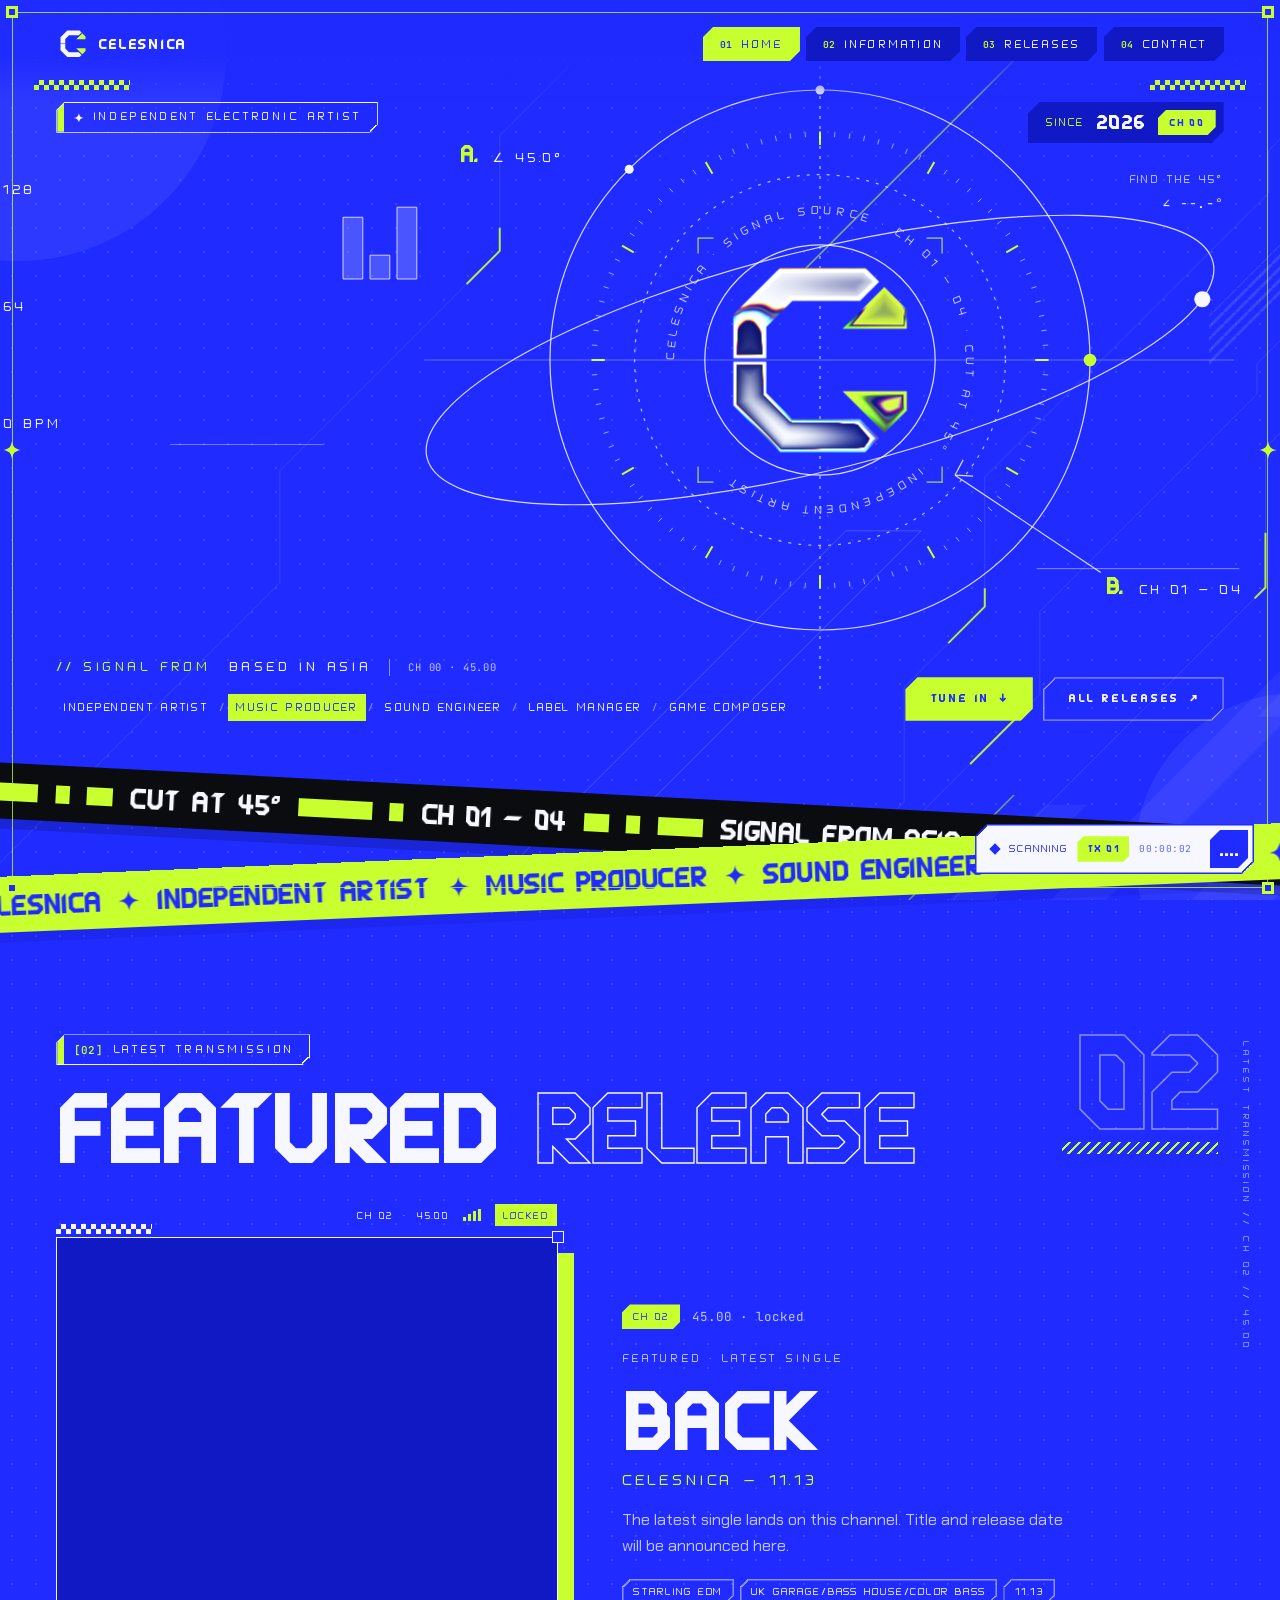
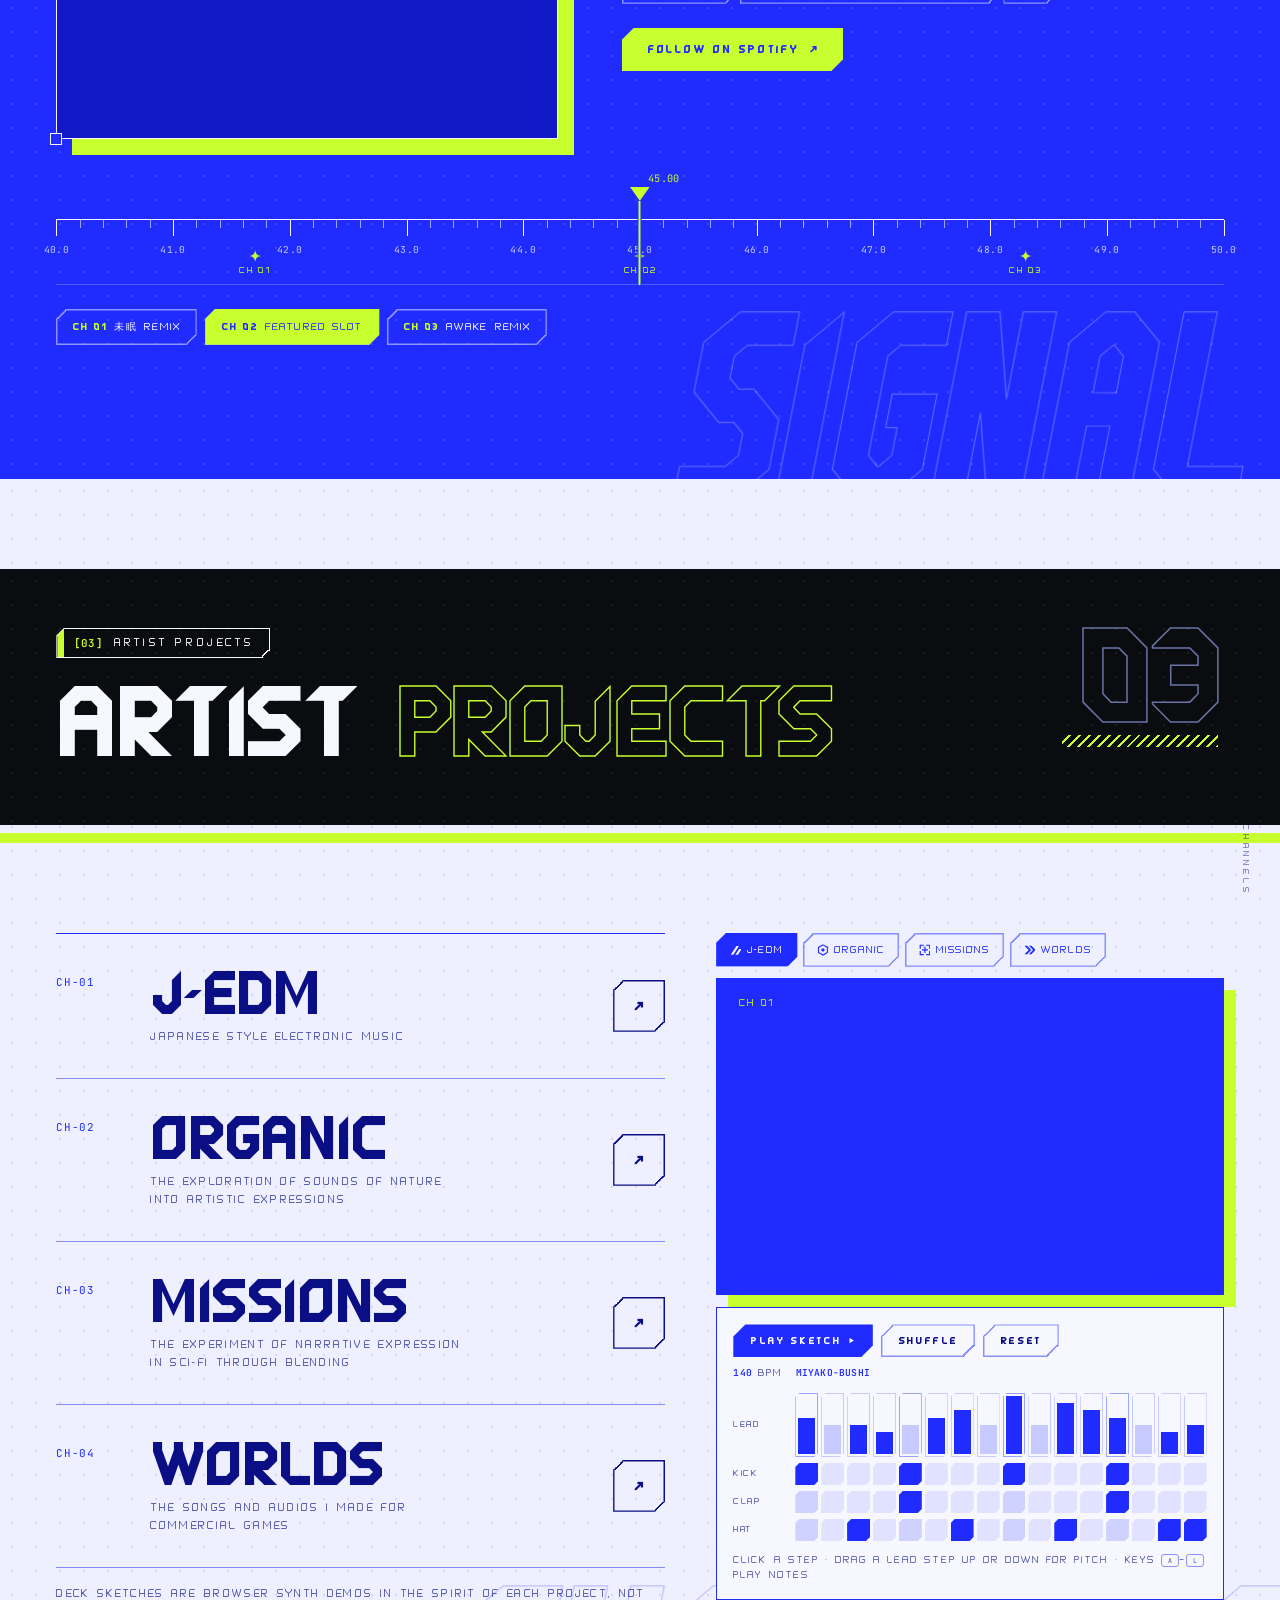
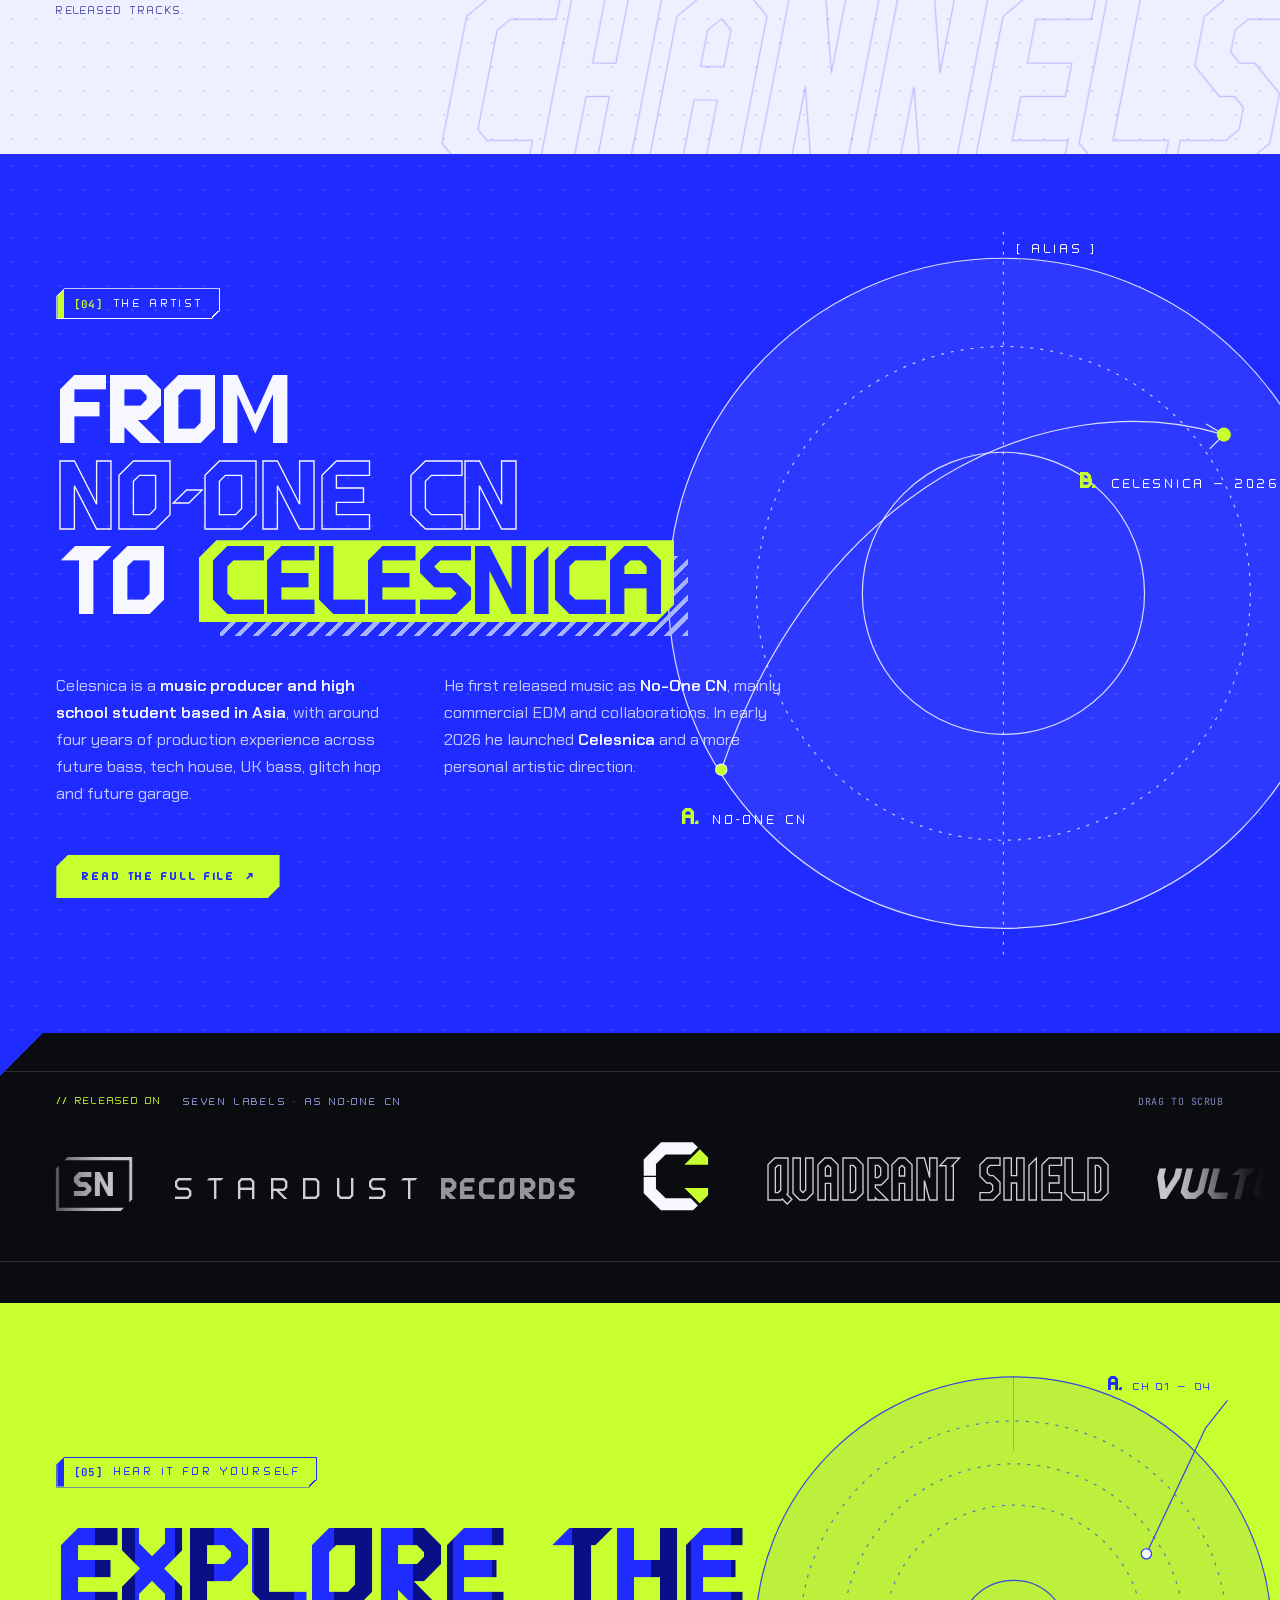
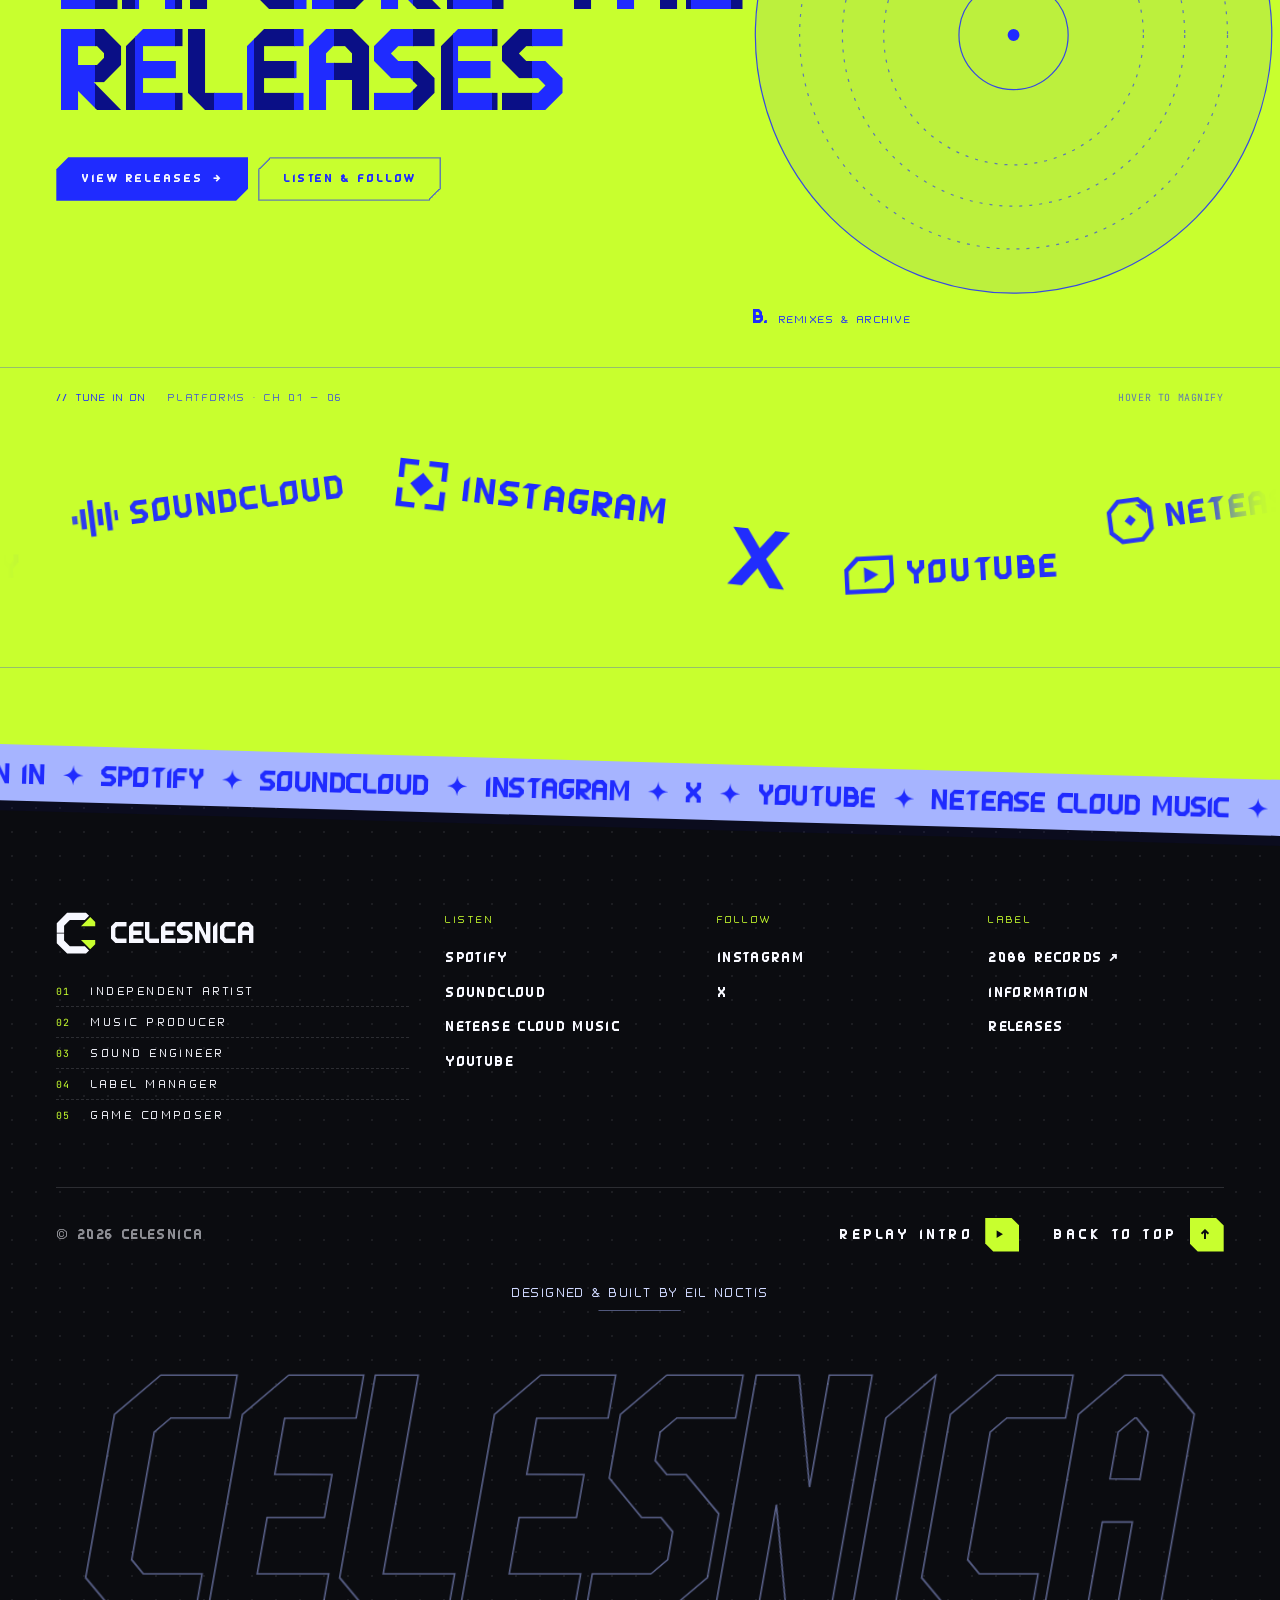
==== commit 2b46d3ab: "Update age from 17 to 18 in index.html" ====
--- a/index.html
+++ b/index.html
@@ -1442,7 +1442,7 @@
         <div class="body-t"><p>Celesnica is a 18-year-old music producer and high school student based in Asia. With around four years of production experience, he explores electronic music across <b>future bass, tech house, UK bass, glitch hop, future garage, and beyond.</b></p></div>
       </div>
       <dl class="readout" data-sweep>
-        <div><dt>Age</dt><dd>17</dd></div>
+        <div><dt>Age</dt><dd>18</dd></div>
         <div><dt>Base</dt><dd>Asia</dd></div>
         <div><dt>Experience</dt><dd>Around four years</dd></div>
         <div><dt>Alias</dt><dd>Celesnica <span class="acc">since early 2026</span></dd></div>
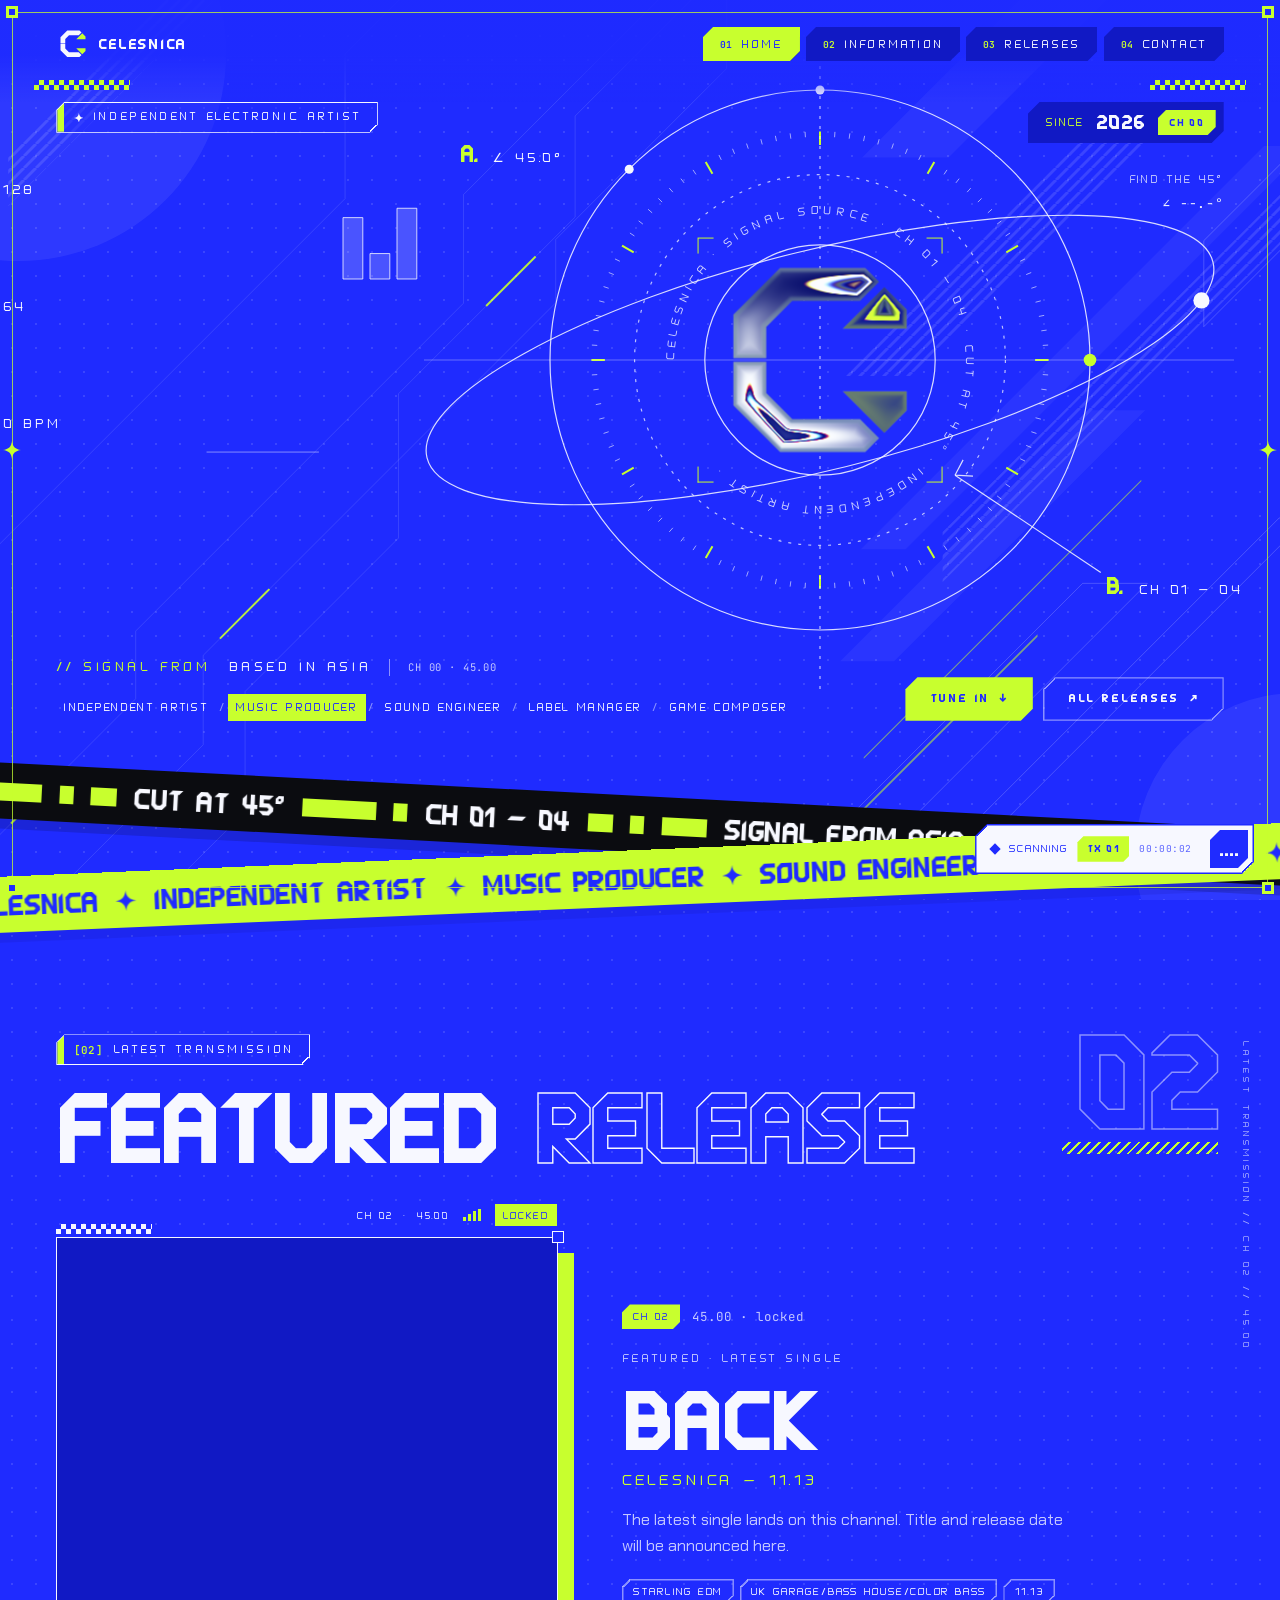
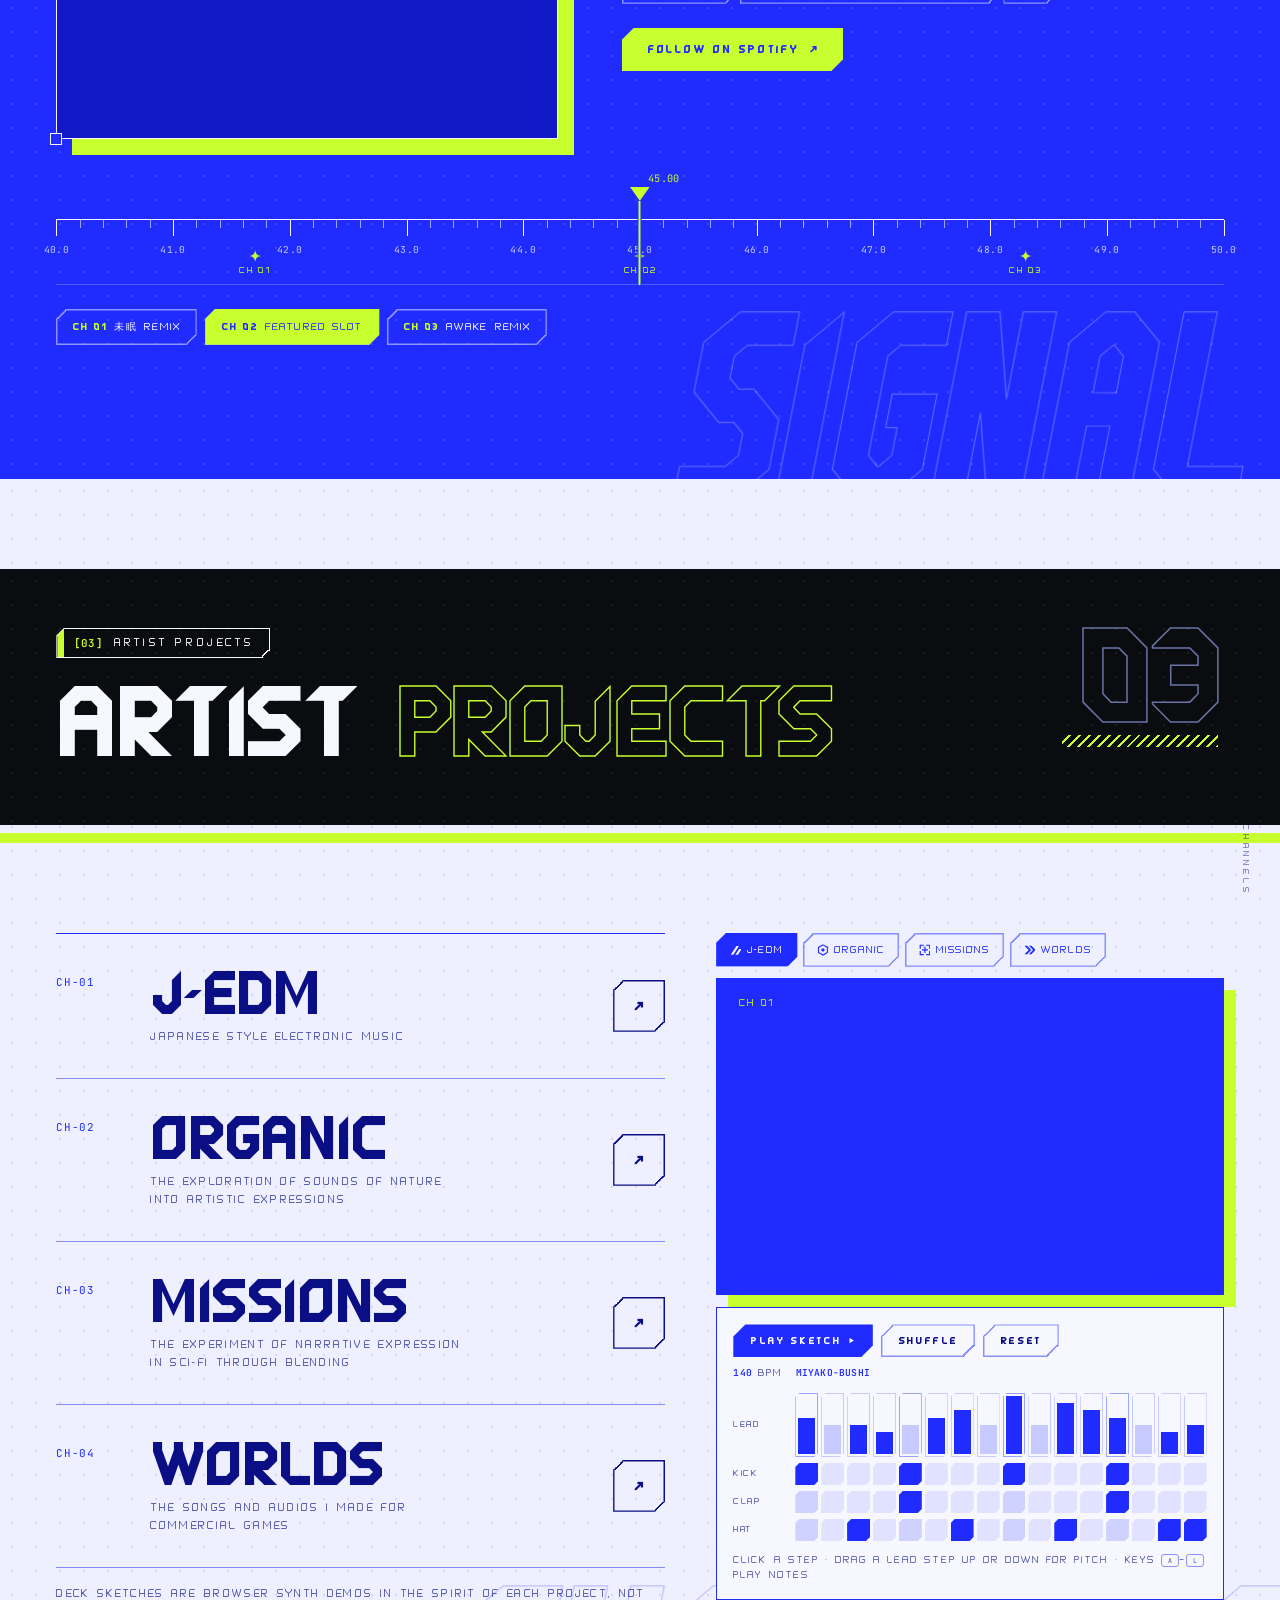
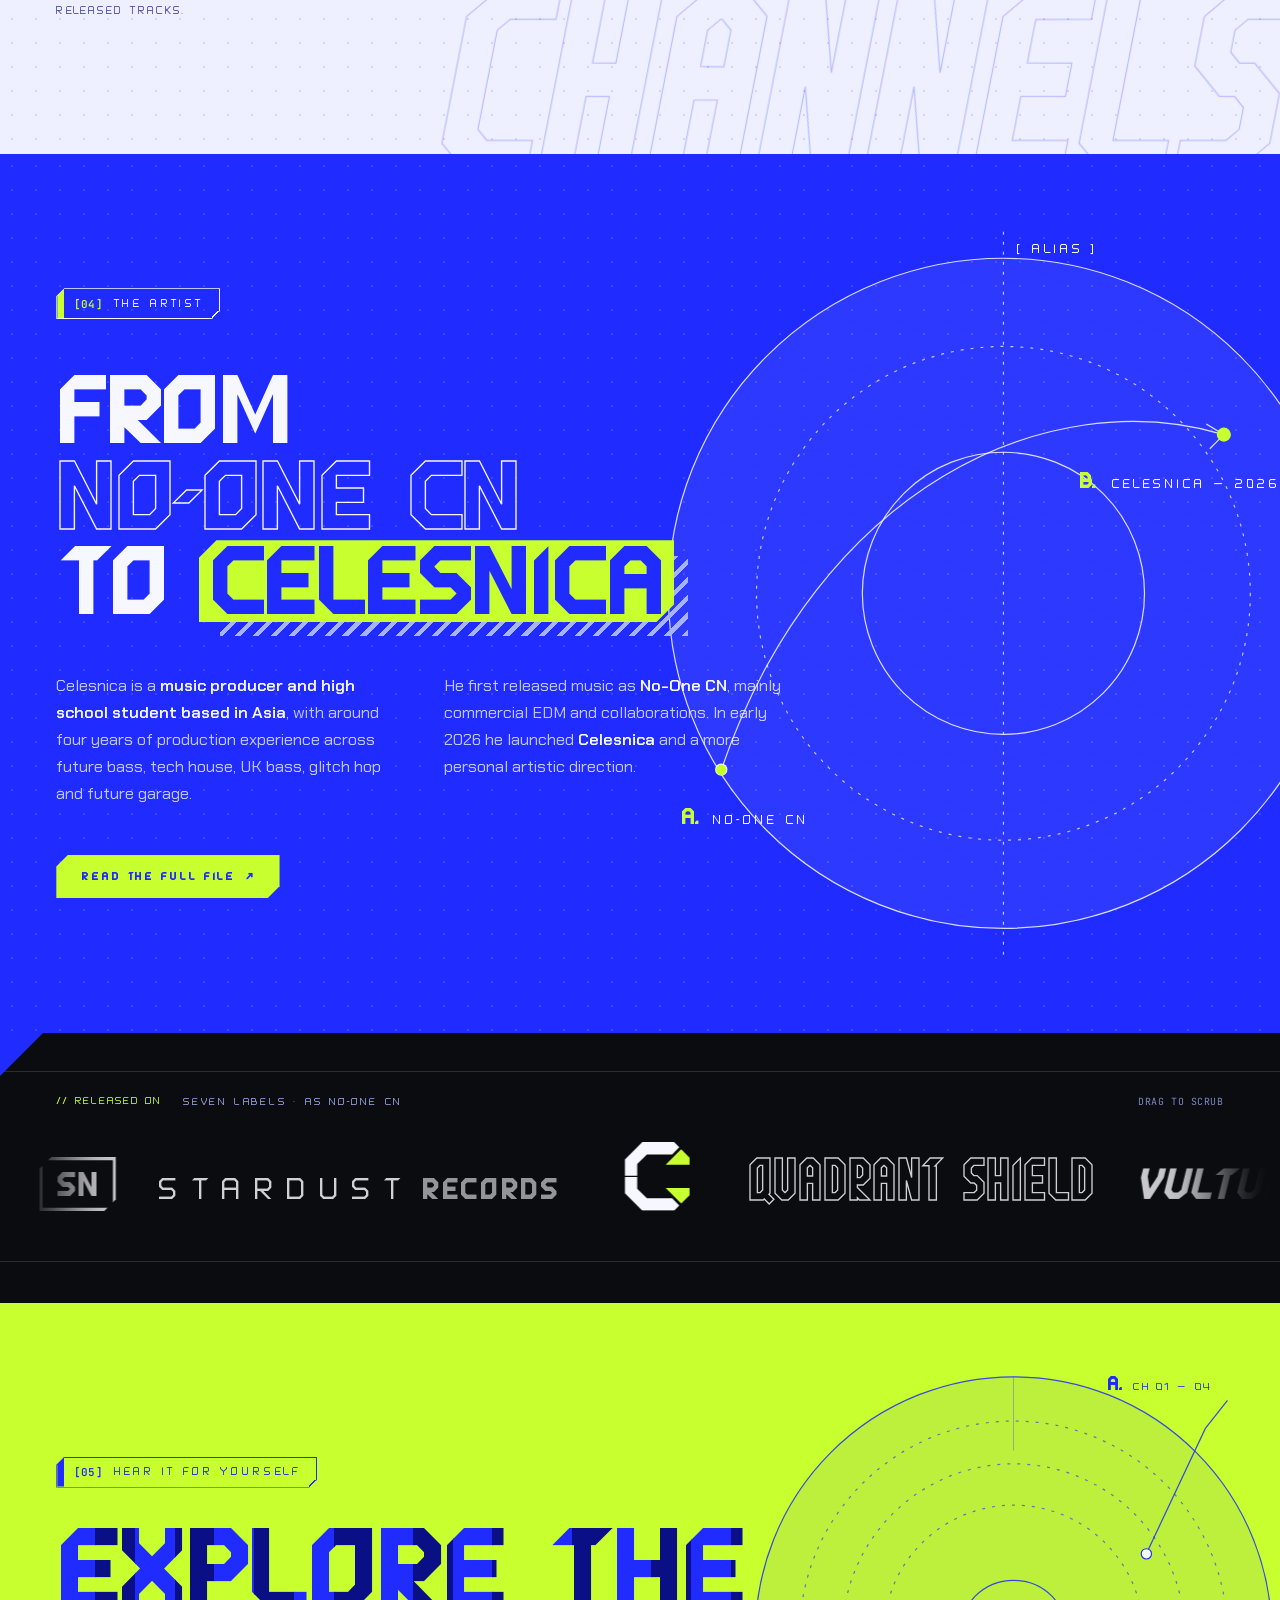
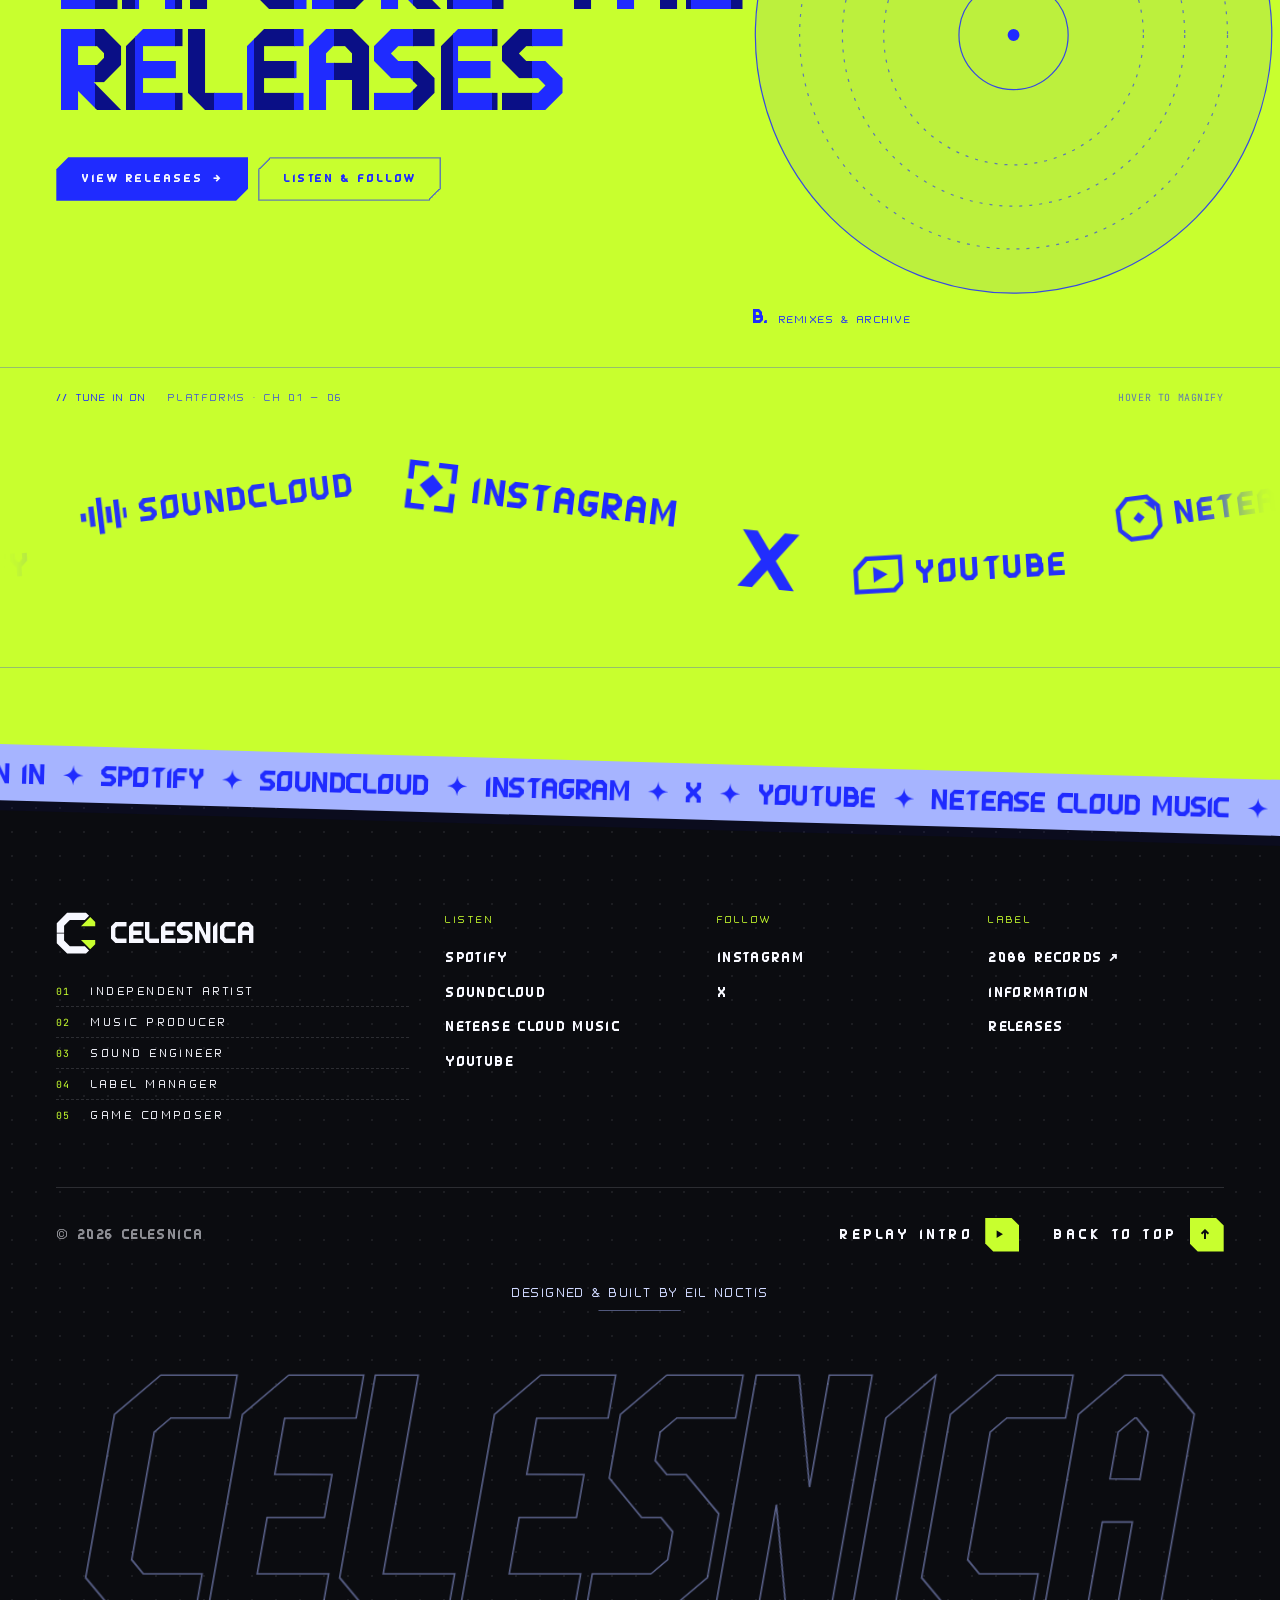
==== commit 908d7159: "Add new single 'Back' by Celesnica to index.html" ====
--- a/index.html
+++ b/index.html
@@ -1673,7 +1673,20 @@
             <p class="acc c-artist">Celesnica</p>
             <p class="c-meta"><a class="chip line" href="https://soundcloud.com/starlingedm/celesnica-dream-fantasia" target="_blank" rel="noopener" data-cur="Listen">SoundCloud ↗</a> <a class="chip line" href="https://music.163.com/song?id=3443090310&amp;uct2=U2FsdGVkX18HPBOvEaQRDT5YYM1pb4QGdkZDmKk8r7w=" target="_blank" rel="noopener" data-cur="Listen">NetEase Cloud ↗</a> <a class="chip line" href="https://open.spotify.com/track/453QCsqk5HcLwDxuMF26po?autoplay_ok=1" target="_blank" rel="noopener" data-cur="Listen">Spotify ↗</a></p>
           </li>
-          <li class="card"><div class="cover slot"><span>Slot 03</span><b>TBA</b><span>Incoming</span></div><p class="c-date">— — —</p><p class="c-title">To be announced</p></li>
+          <li class="card">
+  <div class="cover" data-sweep>
+    <img src="covers/Back.jpg" alt="Back cover"
+      style="position:absolute;inset:0;width:100%;height:100%;object-fit:cover;display:block;">
+    <span class="chip c-tag">Single</span>
+  </div>
+  <p class="c-date">2026.11.13</p>
+  <p class="c-title">Back</p>
+  <p class="acc c-artist">Celesnica</p>
+  <p class="c-meta">
+    <a class="chip line" href="https://music.163.com/song?id=3448731948&amp;uct2=U2FsdGVkX1/Dig5FssJqqXJlCXdsKf2XNAkLuBeg5IY=" target="_blank" rel="noopener" data-cur="Listen">NetEase Cloud ↗</a>
+    <a class="chip line" href="https://open.spotify.com/track/32JFJnq4gT3vKazTcfdl0J?autoplay_ok=1" target="_blank" rel="noopener" data-cur="Listen">Spotify ↗</a>
+  </p>
+</li>
         </ul>
       </div>
     </section>
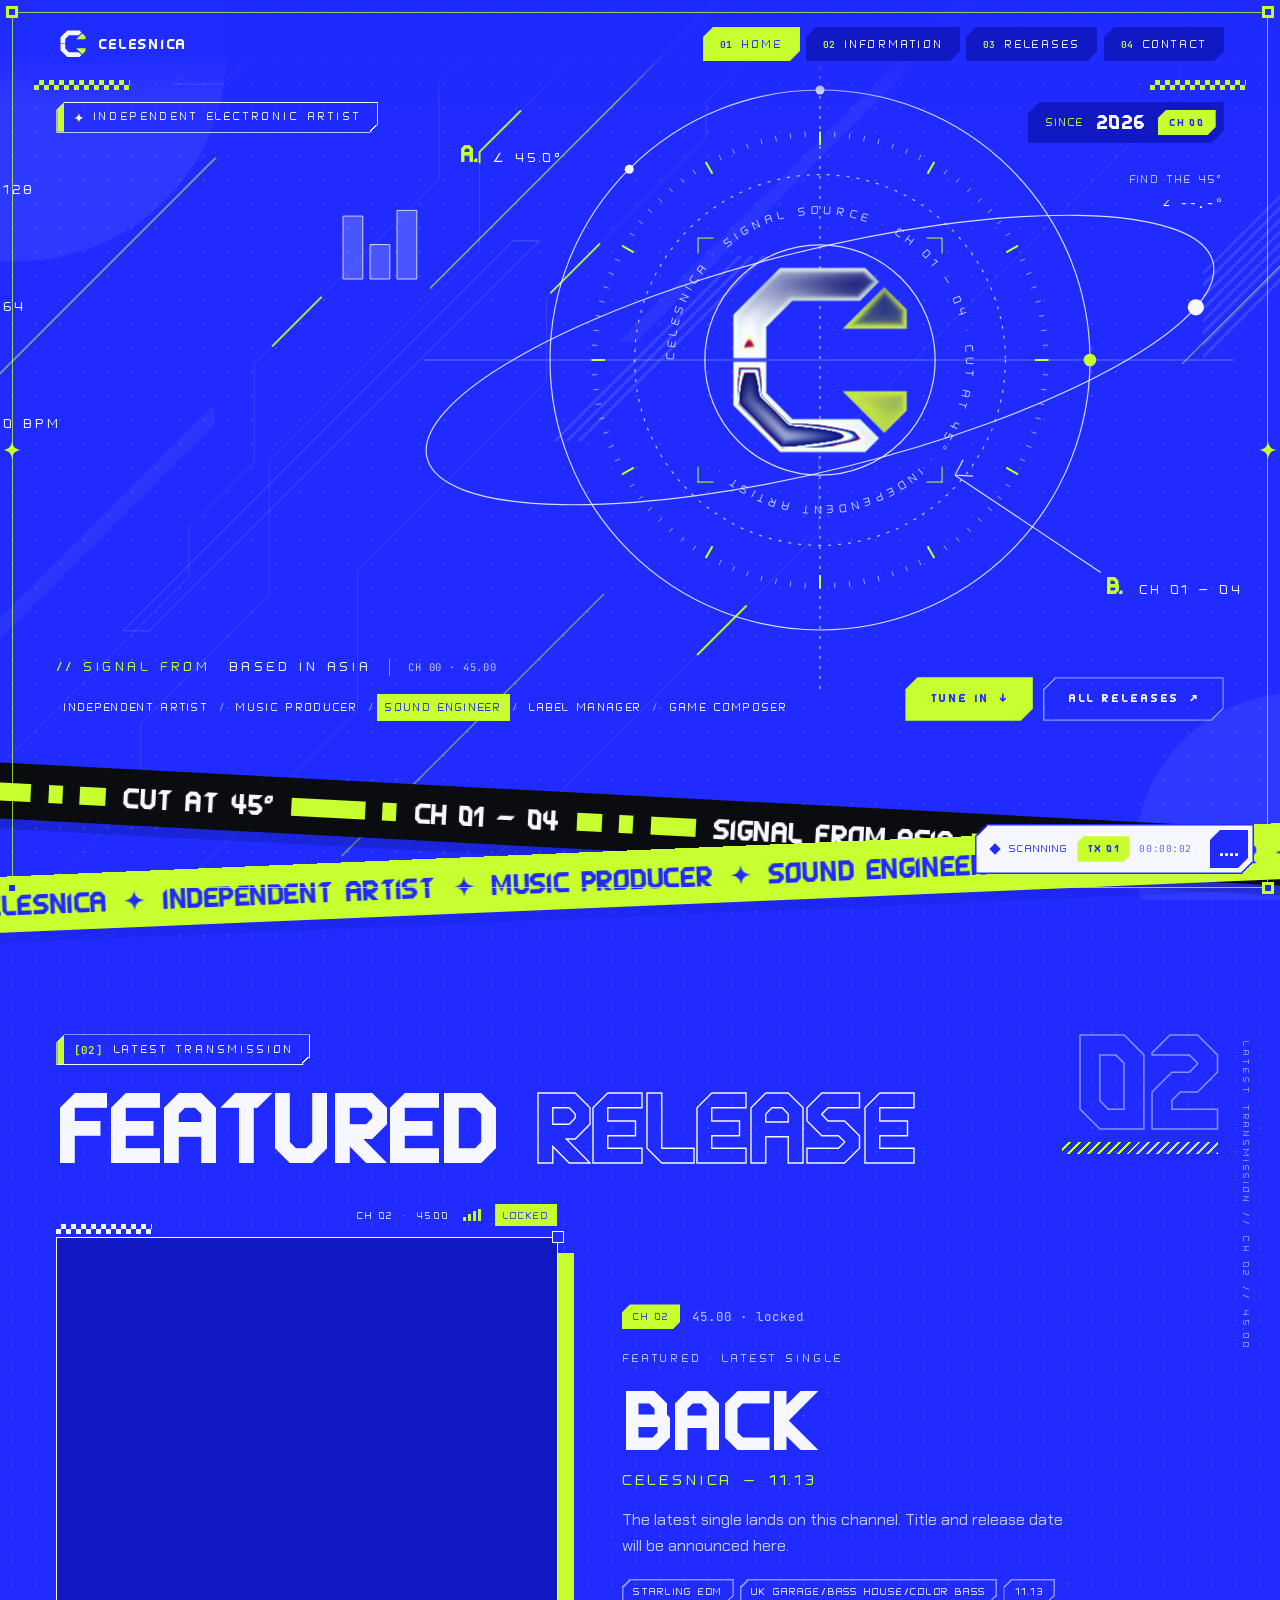
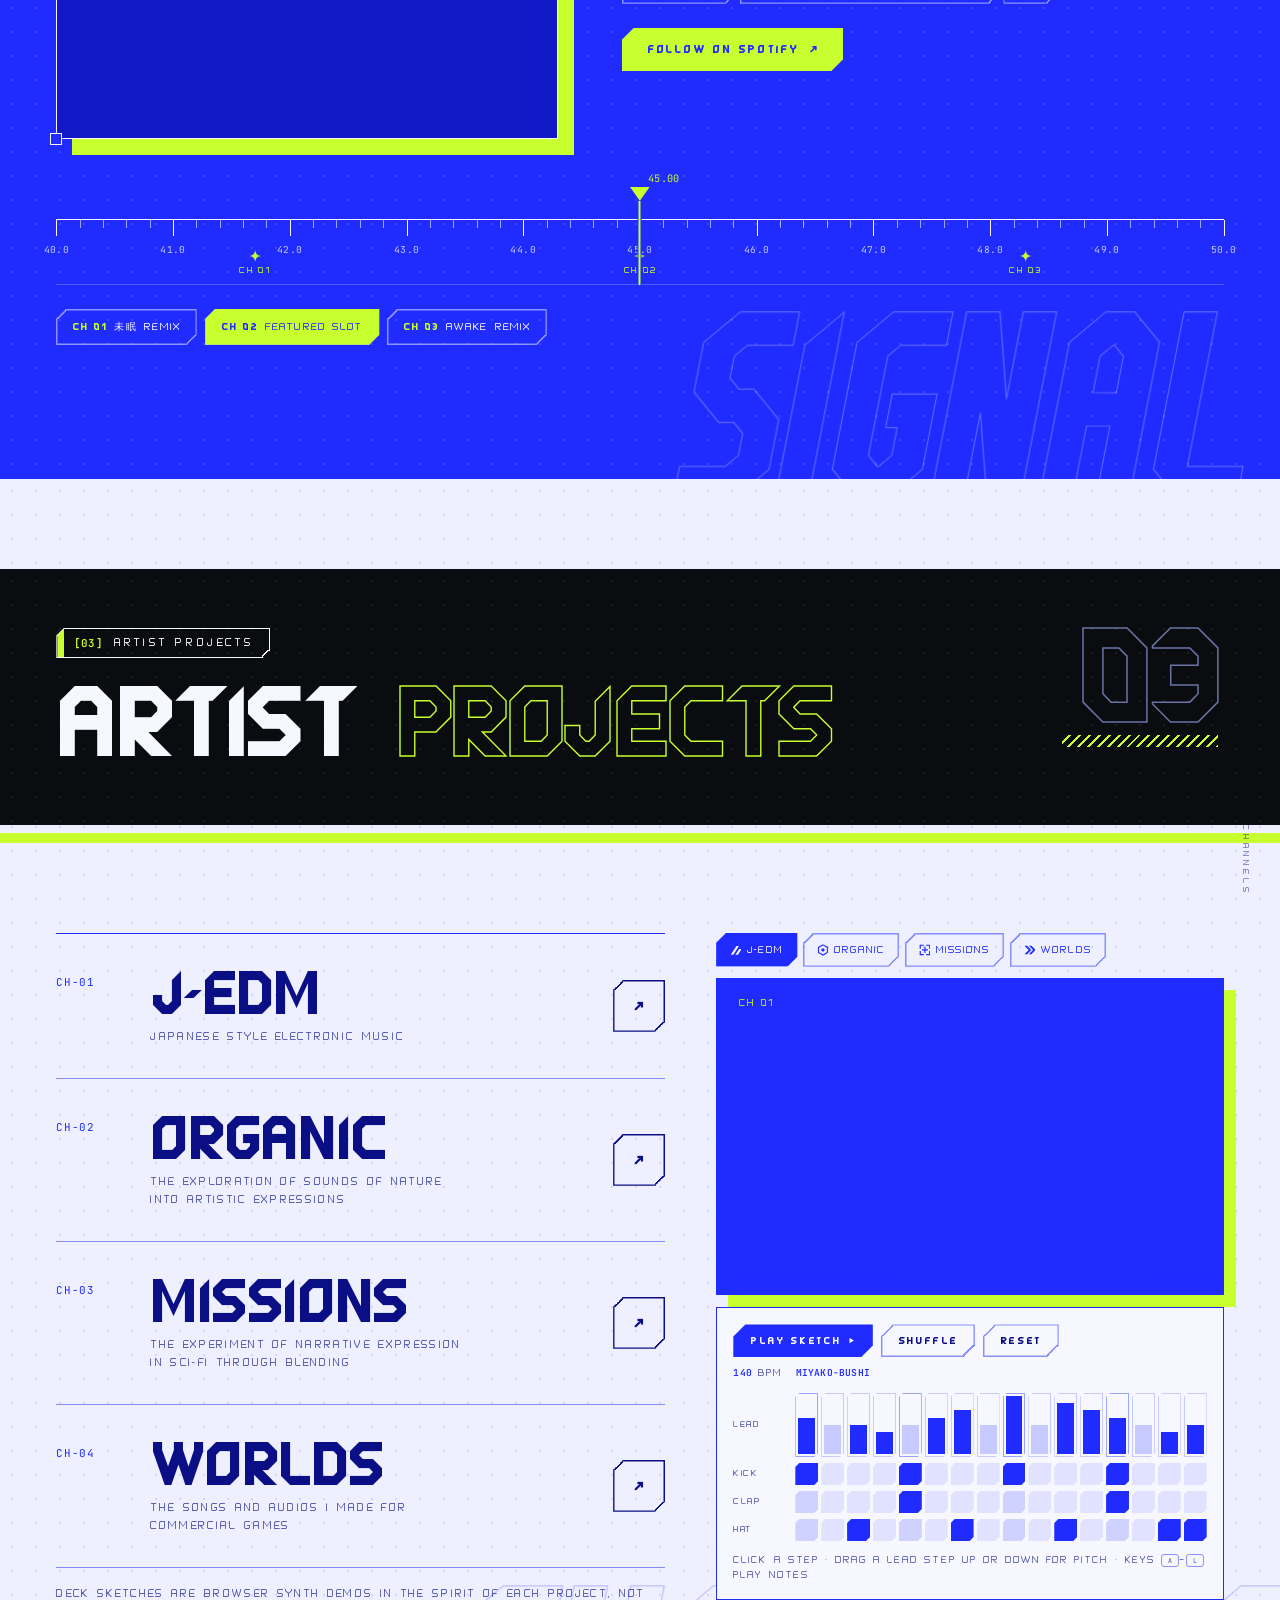
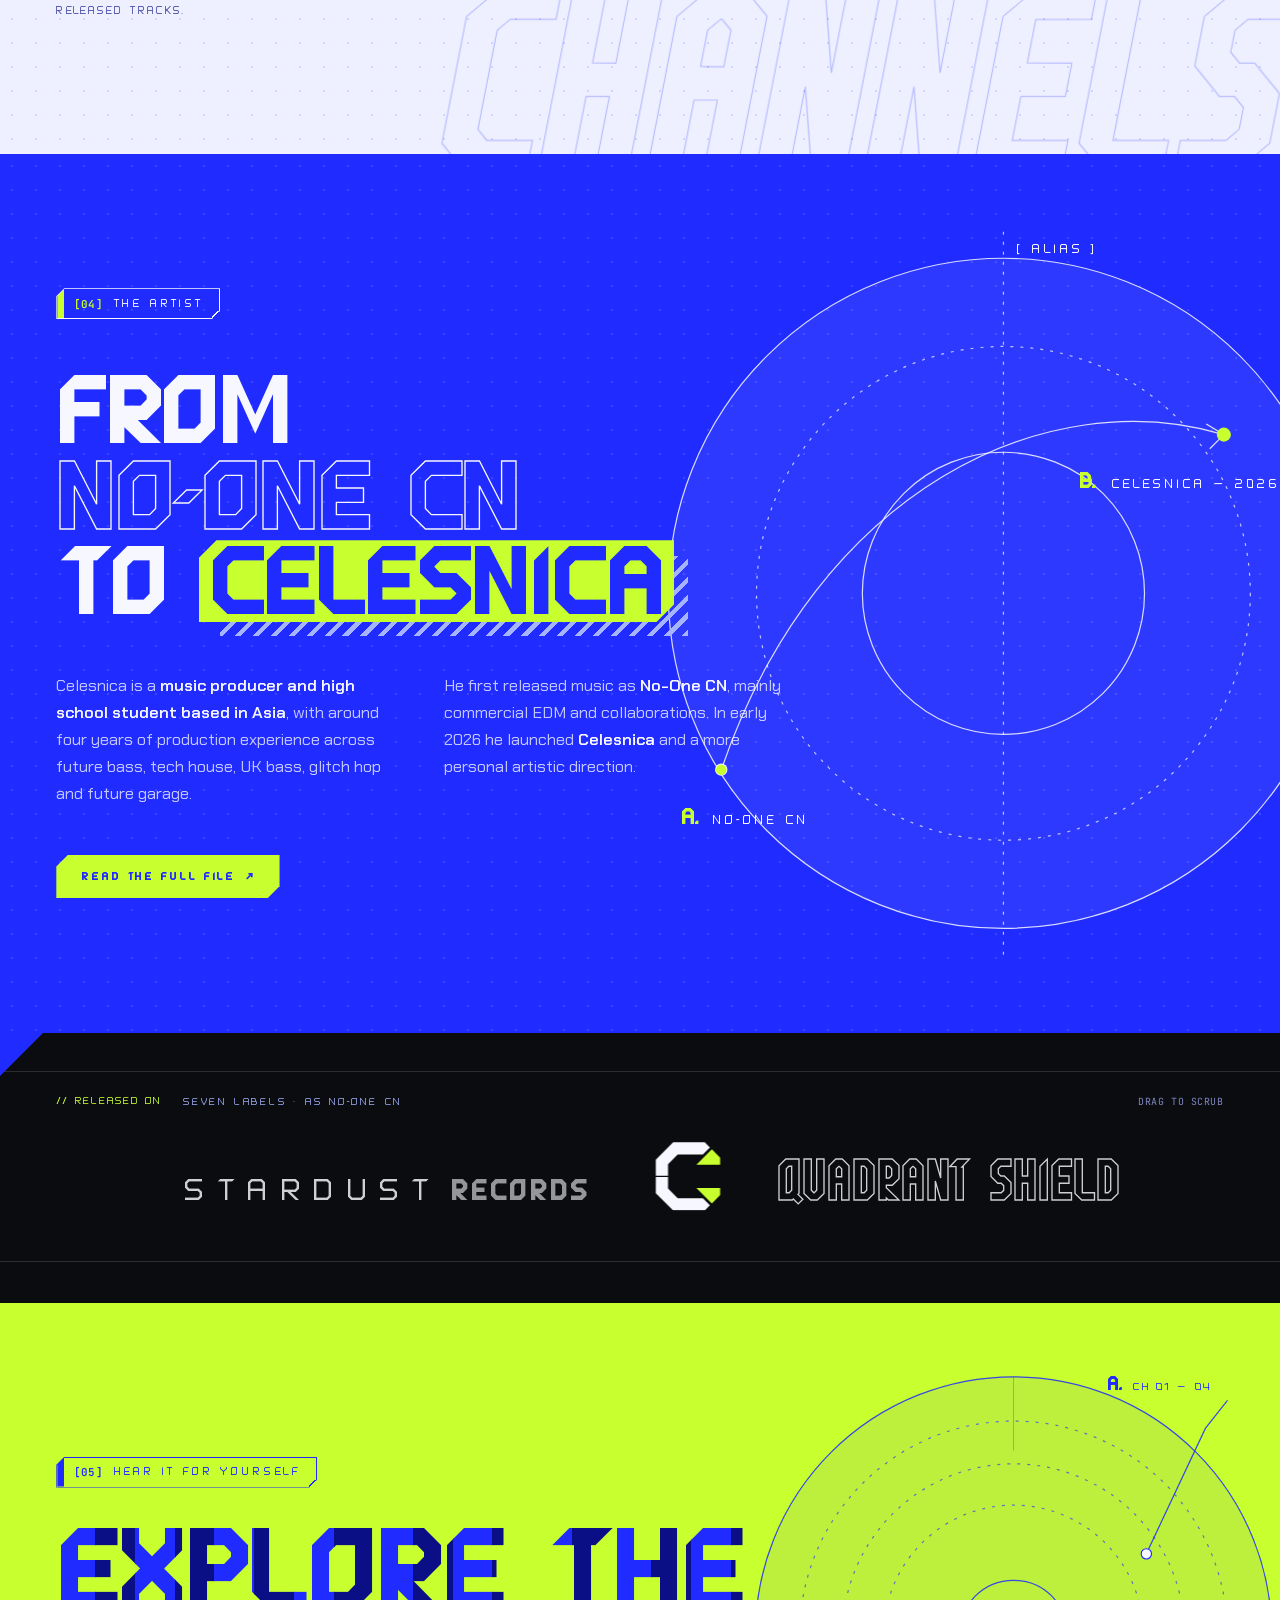
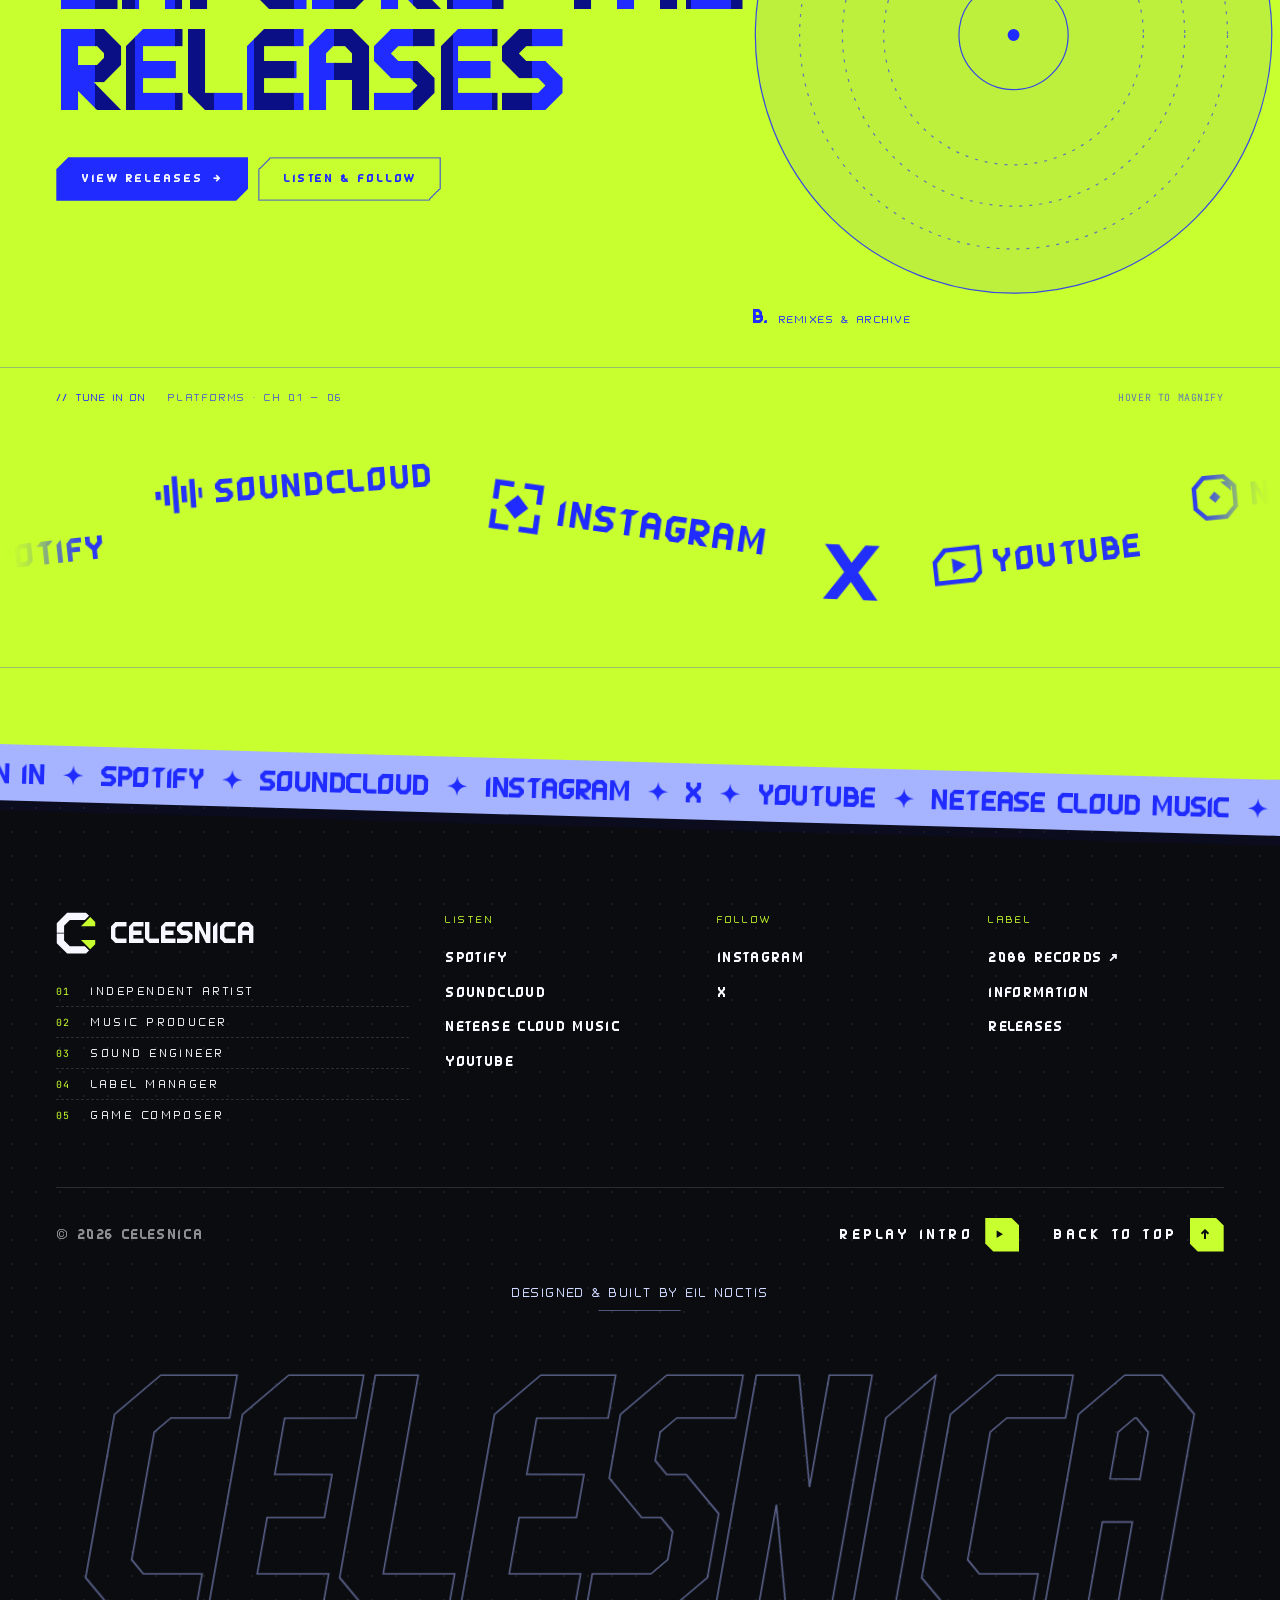
==== commit 0b51af1f: "Update release dates for Dream Fantasia and Alchemy EP" ====
--- a/index.html
+++ b/index.html
@@ -1668,7 +1668,7 @@
               <img src="covers/Dream%20Fantasia.png" alt="Dream Fantasia cover" style="position:absolute;inset:0;width:100%;height:100%;object-fit:cover;display:block;">
               <span class="chip c-tag">Single</span>
             </div>
-            <p class="c-date">— — —</p>
+            <p class="c-date">2026.10.23</p>
             <p class="c-title">Dream Fantasia</p>
             <p class="acc c-artist">Celesnica</p>
             <p class="c-meta"><a class="chip line" href="https://soundcloud.com/starlingedm/celesnica-dream-fantasia" target="_blank" rel="noopener" data-cur="Listen">SoundCloud ↗</a> <a class="chip line" href="https://music.163.com/song?id=3443090310&amp;uct2=U2FsdGVkX18HPBOvEaQRDT5YYM1pb4QGdkZDmKk8r7w=" target="_blank" rel="noopener" data-cur="Listen">NetEase Cloud ↗</a> <a class="chip line" href="https://open.spotify.com/track/453QCsqk5HcLwDxuMF26po?autoplay_ok=1" target="_blank" rel="noopener" data-cur="Listen">Spotify ↗</a></p>
@@ -1711,7 +1711,7 @@
               <img src="covers/Alchemy%20EP.PNG" alt="Alchemy EP cover" style="position:absolute;inset:0;width:100%;height:100%;object-fit:cover;display:block;">
               <span class="chip c-tag">EP</span>
             </div>
-            <p class="c-date">— — —</p>
+            <p class="c-date">2026.11.03</p>
             <p class="c-title">Alchemy EP</p>
             <p class="acc c-artist">Celesnica</p>
             <p class="c-meta"><a class="chip line" href="https://soundcloud.com/celesnica/sets/alchemy-ep" target="_blank" rel="noopener" data-cur="Listen">SoundCloud ↗</a> <a class="chip line" href="https://music.163.com/album?id=406762438&amp;uct2=U2FsdGVkX19TtfeE48LVtAKKyX7WEQSAp9RUbKUj9lo=" target="_blank" rel="noopener" data-cur="Listen">NetEase Cloud ↗</a></p>
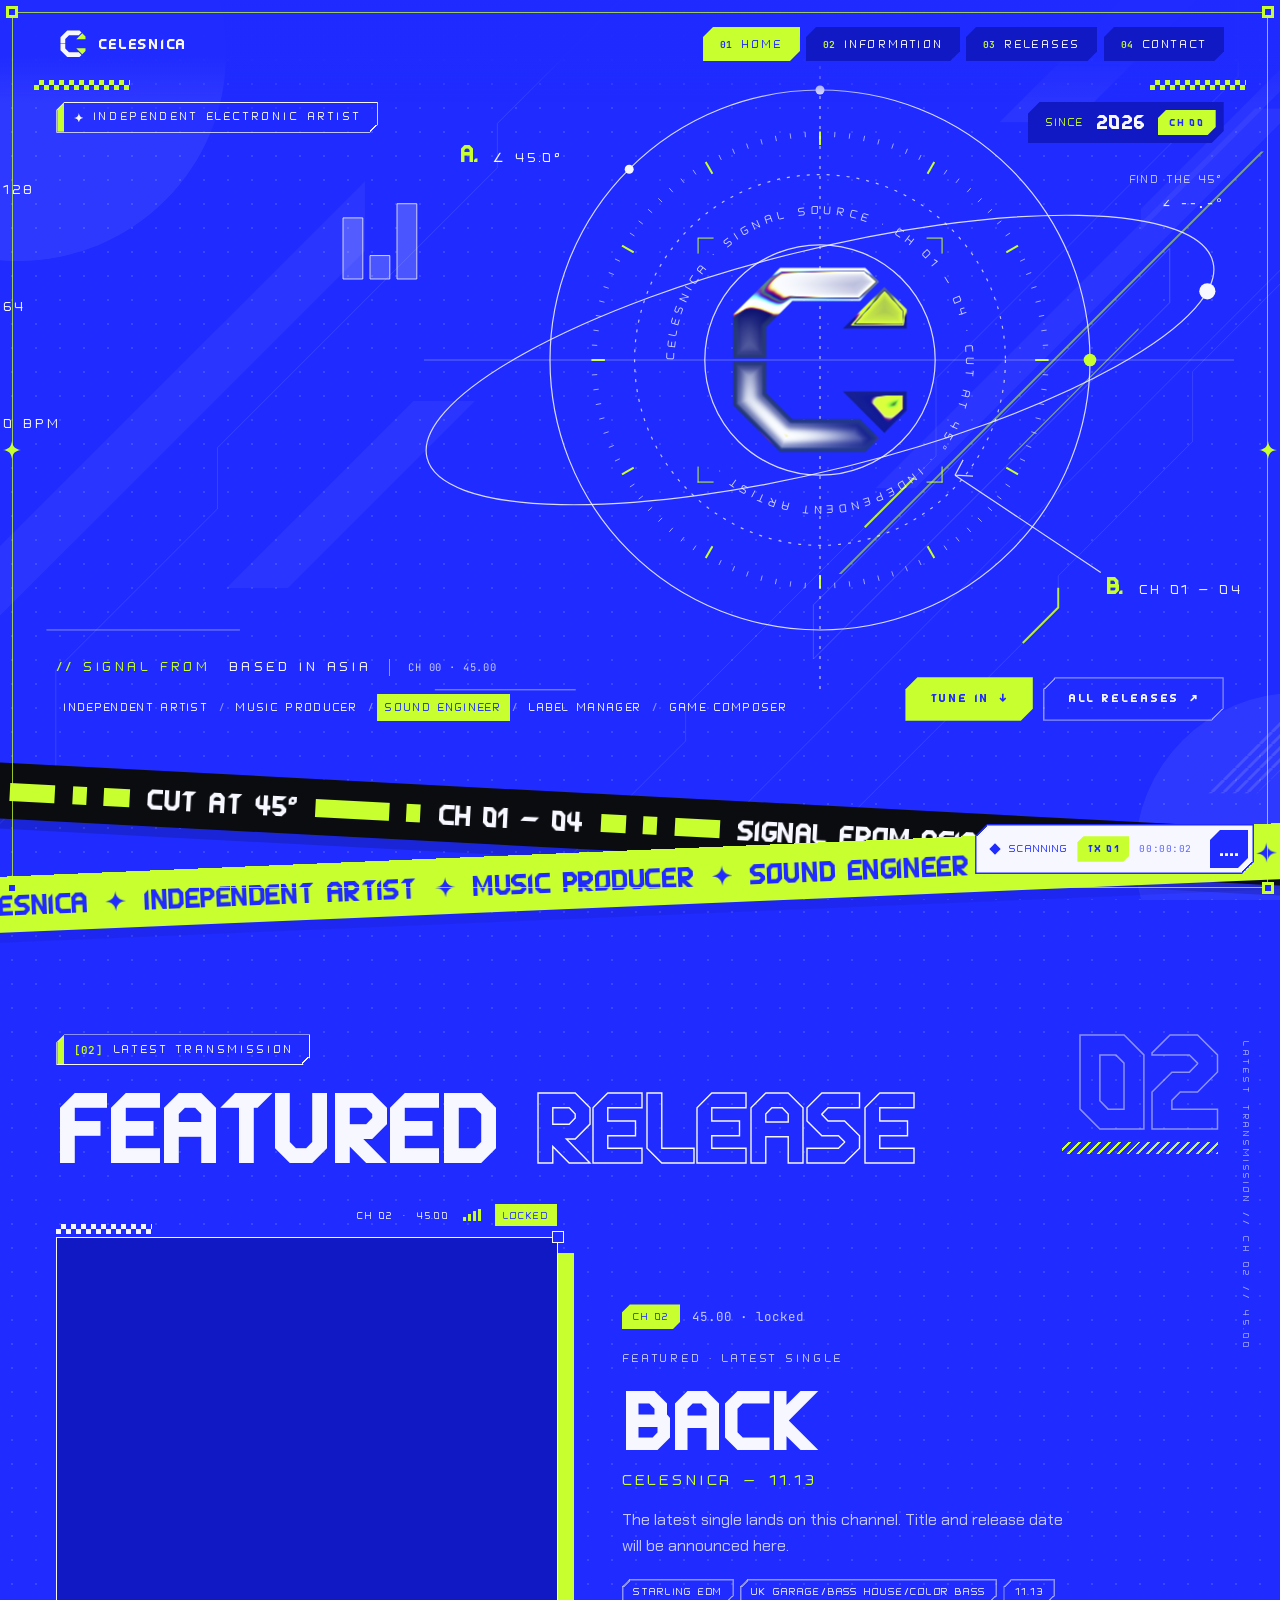
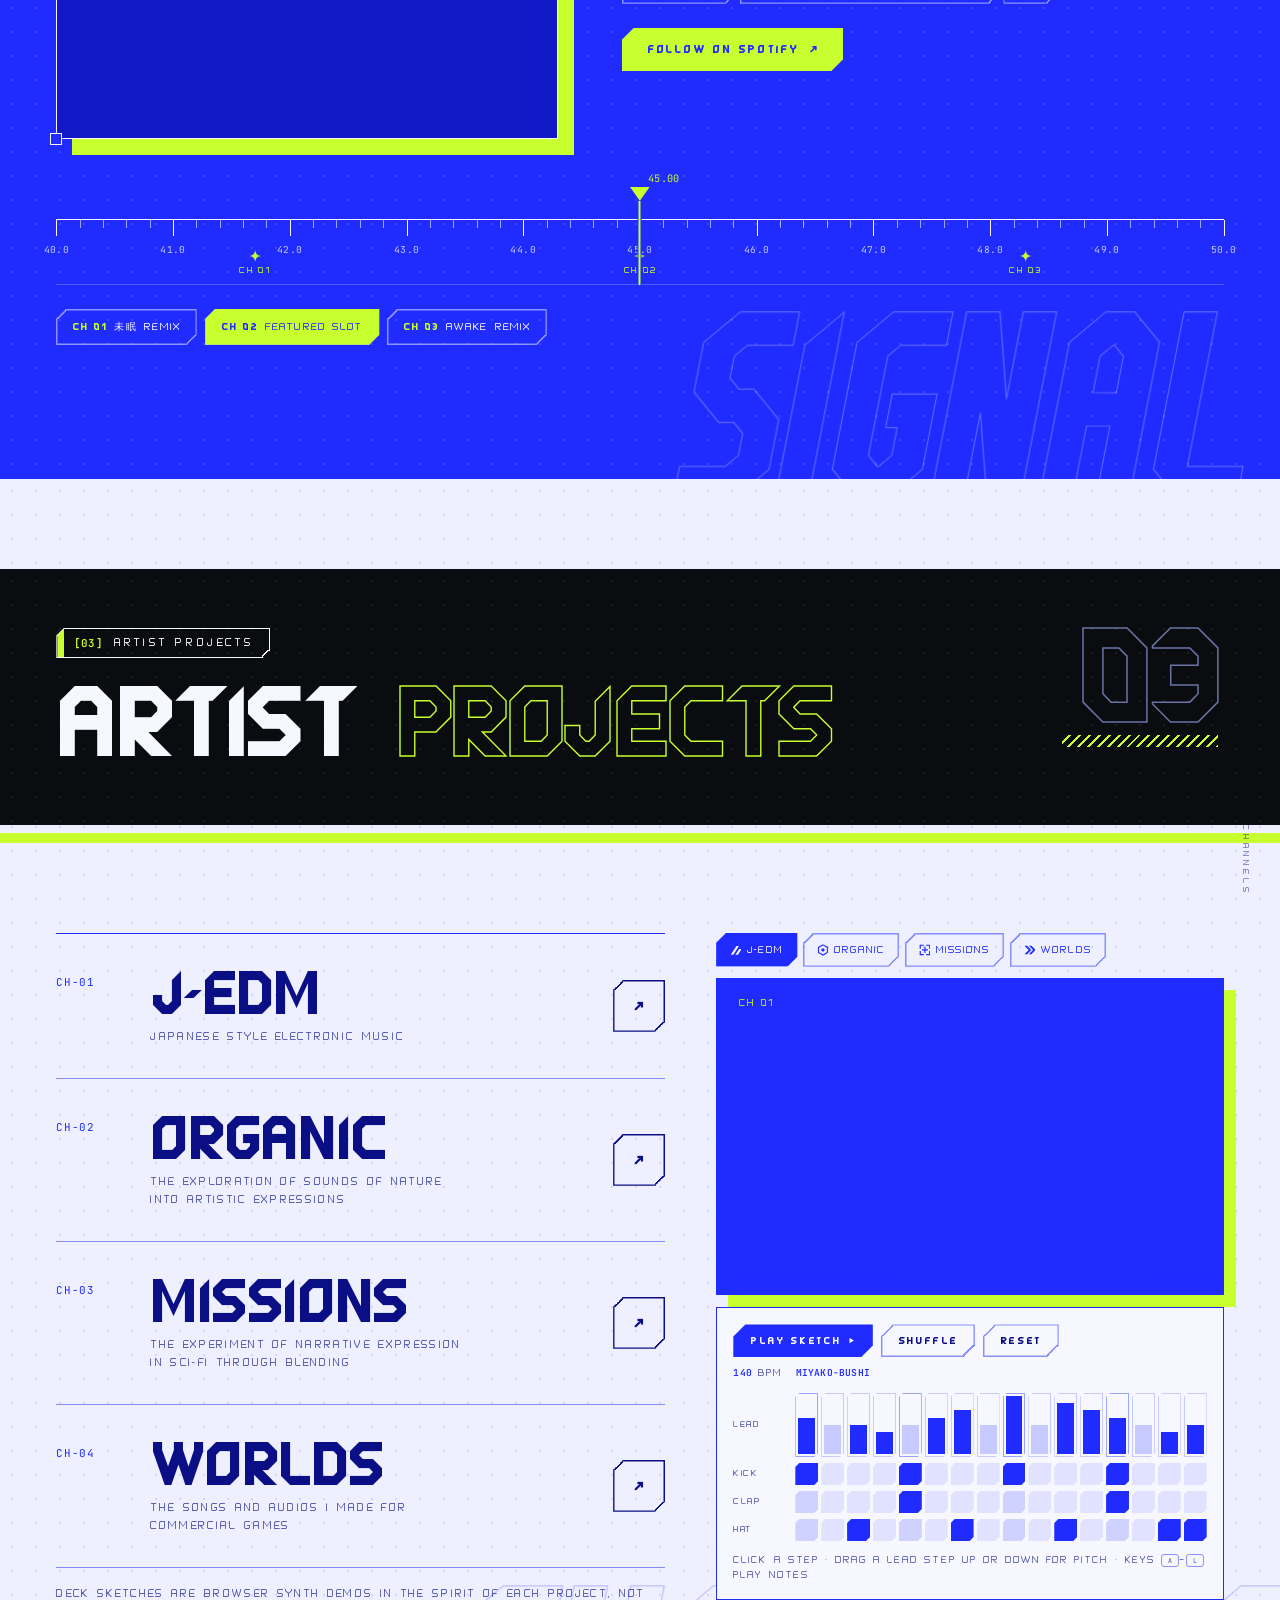
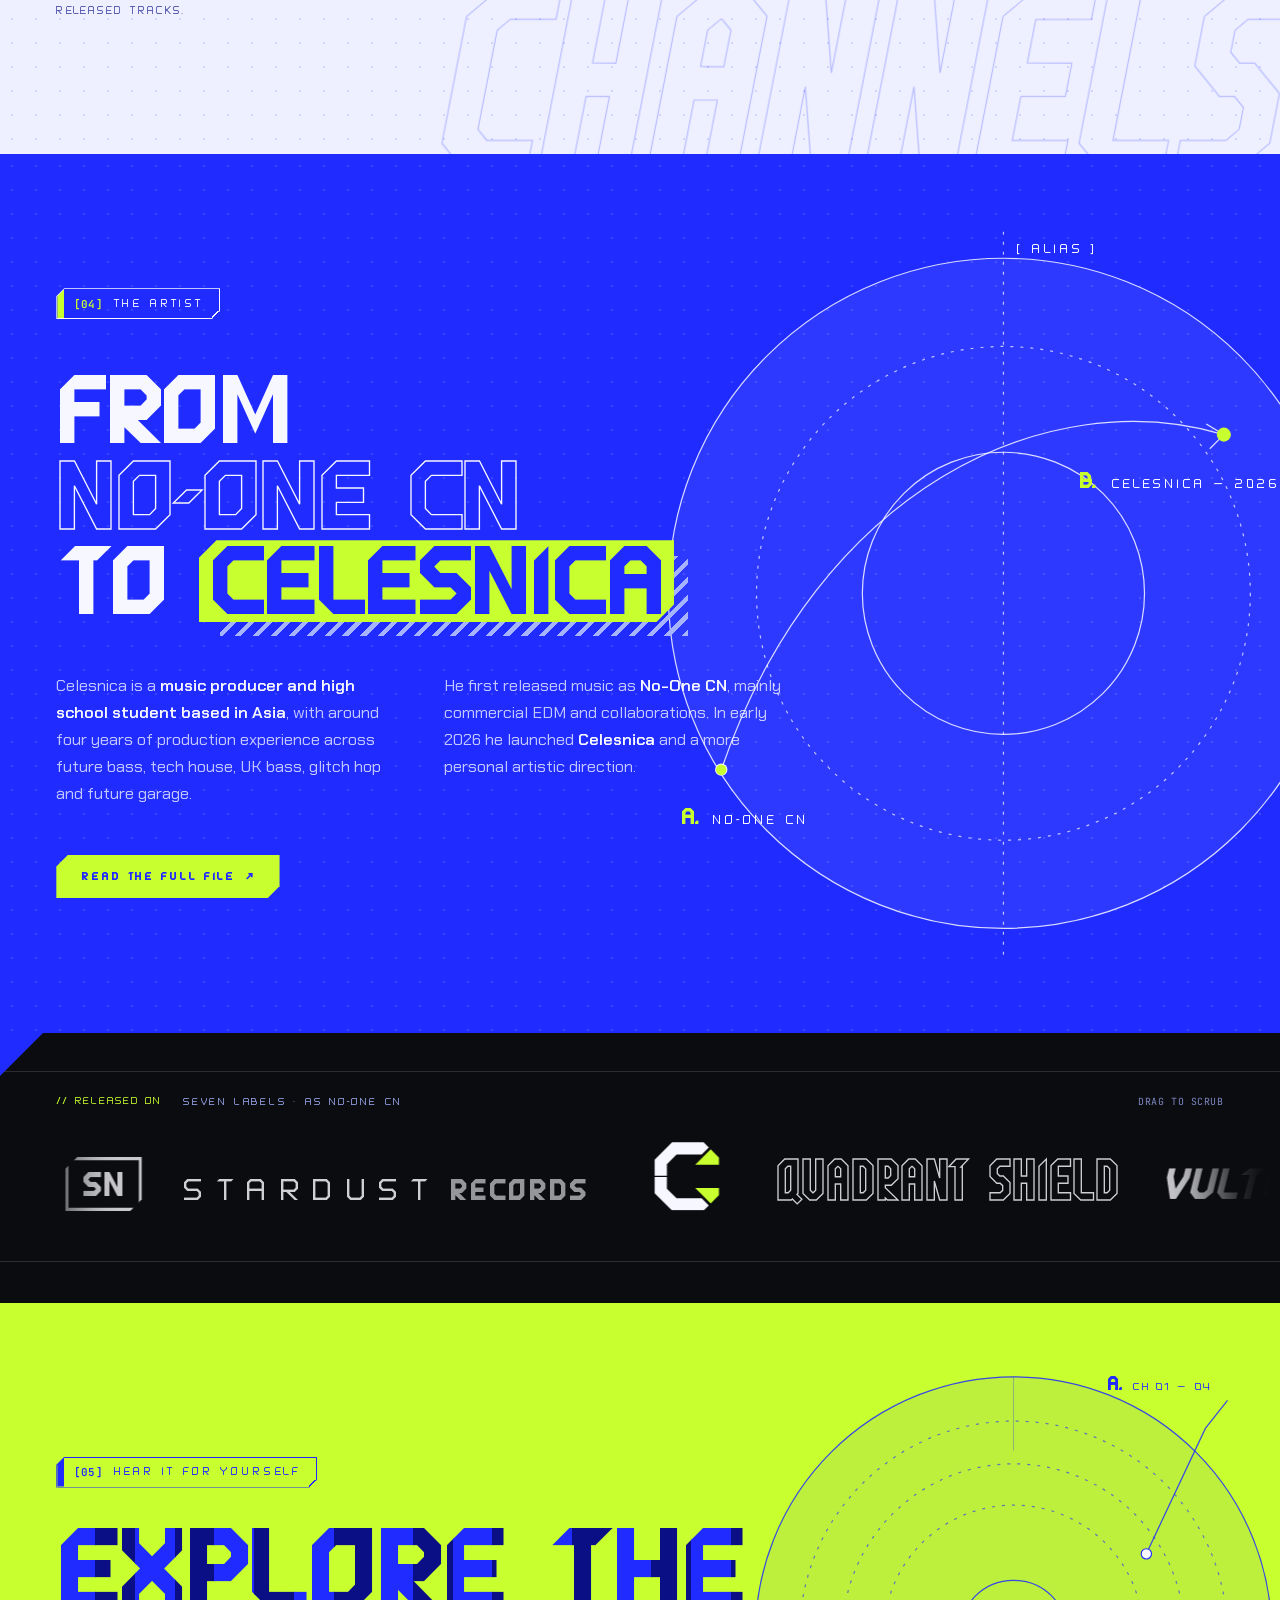
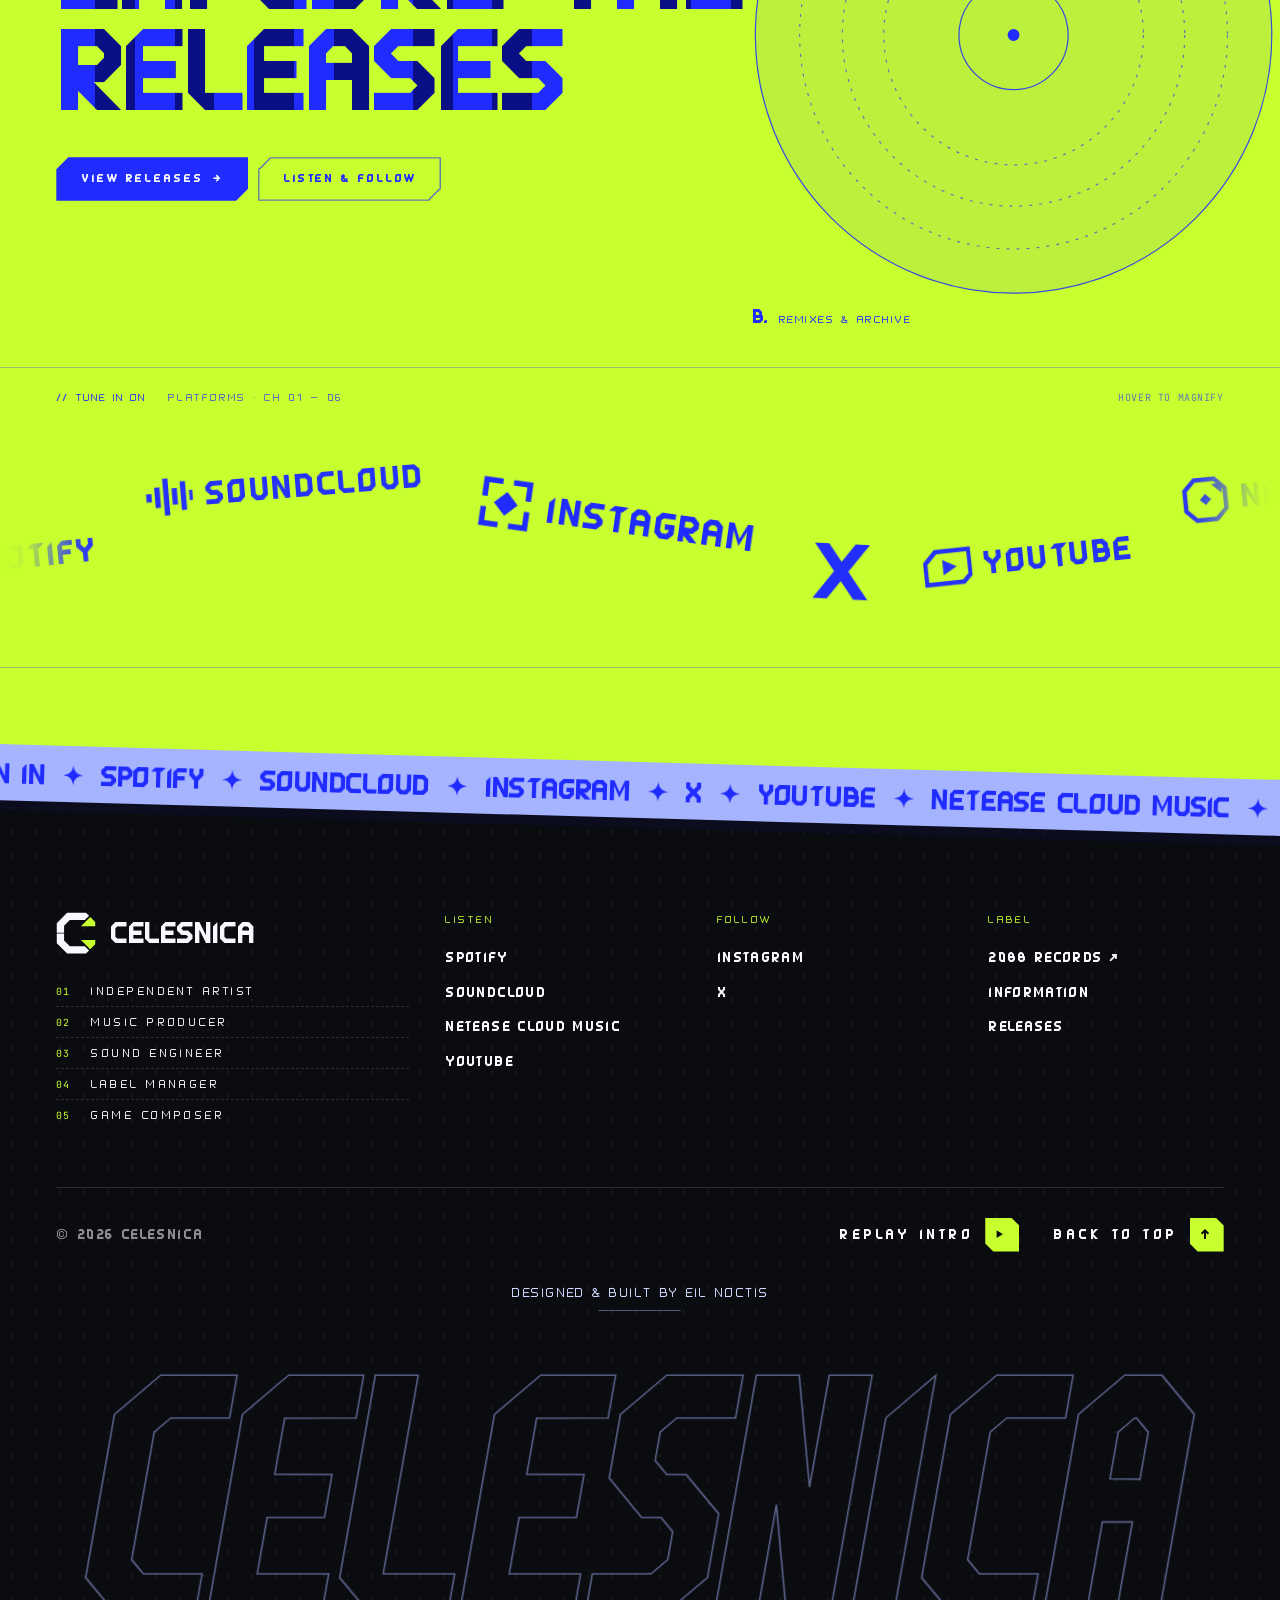
==== commit cbda206a: "Modify card entries in index.html Updated card entries for 'SANCTUM' and added new entries for 'LIFE" ====
--- a/index.html
+++ b/index.html
@@ -1766,7 +1766,9 @@
         <ul class="cards">
           <li><div class="card"><span class="cover" data-sweep><canvas data-cover data-title="未眠" data-sub="Vesk Green — Celesnica Remix" data-seed="11" data-code="2026" data-inv="1" aria-hidden="true"></canvas><span class="chip c-tag">Official remix</span></span><span class="c-date">2026</span><span class="c-title cjk">未眠 (No Sleep) — Celesnica Remix</span><span class="acc c-artist">Vesk Green</span><span class="c-meta"><span class="chip">Contest winner</span><a class="chip line" href="https://open.spotify.com/track/2lq3C7lA1uXdxtsRaIKXt8?autoplay_ok=1" target="_blank" rel="noopener" data-cur="Listen">Spotify ↗</a><a class="chip line" href="https://music.163.com/song?id=3367645416&amp;uct2=U2FsdGVkX1/8hTK773SwVLGUJCTL3MuDPH2t0akD/Gk=" target="_blank" rel="noopener" data-cur="Listen">NetEase Cloud ↗</a><a class="chip line" href="https://soundcloud.com/celesnica/veskgreen-nosleep-remix" target="_blank" rel="noopener" data-cur="Listen">SoundCloud ↗</a></span></div></li>
           <li><div class="card"><span class="cover" data-sweep><canvas data-cover data-title="AWAKE" data-sub="Celesnica &amp; Akmmer Remix" data-seed="23" data-code="REMIX" aria-hidden="true"></canvas><span class="chip c-tag">Remix</span></span><span class="c-date">2026</span><span class="c-title">Awake — Celesnica &amp; Akmmer Remix</span><span class="acc c-artist">MitiS</span><span class="c-meta"><span class="chip">Remix contest</span><a class="chip line" href="https://soundcloud.com/celesnica/mitis-awake-celesnica-akmmer-remix?in=celesnica/sets/celesnica-remixes" target="_blank" rel="noopener" data-cur="Listen">SoundCloud ↗</a></span></div></li>
-          <li><div class="card"><span class="cover" data-sweep><canvas data-cover data-title="SANCTUM" data-sub="No-One CN · 2088 Records" data-seed="52" data-code="2025" aria-hidden="true"></canvas><span class="chip c-tag">Single</span></span><span class="c-date">2025.08.06</span><span class="c-title">S A N C T U M</span><span class="acc c-artist">No-One CN</span><span class="c-meta"><span class="chip">Electro</span><a class="chip line" href="https://music.163.com/song?id=2740659439&amp;uct2=U2FsdGVkX1/v5ghBIBcCy6mQ8l2q5PAKqlRjgCf4hWA=" target="_blank" rel="noopener" data-cur="Listen">NetEase Cloud ↗</a></span></div></li>
+          <li><div class="card"><span class="cover" data-sweep><canvas data-cover data-title="SANCTUM" data-sub="No-One CN · 2088 RECORDS" data-seed="52" data-code="2025" aria-hidden="true"></canvas><span class="chip c-tag">Single</span></span><span class="c-date">2025.08.06</span><span class="c-title">S A N C T U M</span><span class="acc c-artist">No-One CN</span><span class="c-meta"><span class="chip">EDM</span><a class="chip line" href="https://music.163.com/song?id=2740659439&amp;uct2=U2FsdGVkX1/v5ghBIBcCy6mQ8l2q5PAKqlRjgCf4hWA=" target="_blank" rel="noopener" data-cur="Listen">NetEase Cloud ↗</a></span></div></li>
+          <li><div class="card"><span class="cover" data-sweep><canvas data-cover data-title="LIFE BEFORE" data-sub="No-One CN · Stardust Records" data-seed="43" data-code="2025" data-inv="1" aria-hidden="true"></canvas><span class="chip c-tag">Single</span></span><span class="c-date">2025.07.04</span><span class="c-title cjk">Life Before</span><span class="acc c-artist">No-One CN</span><span class="c-meta"><span class="chip">EDM</span><a class="chip line" href="https://open.spotify.com/track/0uLFtgBXiwJXBtYY2QW1eW?si=074983b3fb0d41a2" target="_blank" rel="noopener" data-cur="Listen">Spotify ↗</a><a class="chip line" href="https://music.163.com/song?id=2700628929&uct2=U2FsdGVkX1+lCv66Zpehbd/74lyhc2cb6mSFDfe5Dyk=" target="_blank" rel="noopener" data-cur="Listen">NetEase Cloud ↗</a><a class="chip line" href="https://soundcloud.com/stardust-records-ltd/no-one-cn-life-before?si=57011e58b09c457795a6a2670e49e931&utm_source=clipboard&utm_medium=text&utm_campaign=social_sharing" target="_blank" rel="noopener" data-cur="Listen">SoundCloud ↗</a></span></div></li>
+          <li><div class="card"><span class="cover" data-sweep><canvas data-cover data-title="RETRACED" data-sub="NURKO — NOCO Remix" data-seed="11" data-code="2025" data-inv="1" aria-hidden="true"></canvas><span class="chip c-tag">Remix</span></span><span class="c-date">2025</span><span class="c-title cjk">Retraced — NOCO Remix</span><span class="acc c-artist">NURKO</span><span class="c-meta"><span class="chip">14th in world, 2nd in China</span><a class="chip line" href="https://music.163.com/song?id=2750993701&uct2=U2FsdGVkX1+Pw5sLYFy2mfxKmTioag4Q4DDWFYGWPrI=" target="_blank" rel="noopener" data-cur="Listen">NetEase Cloud ↗</a></span></div></li>
         </ul>
         <p class="mono rel-foot">Cover images on this page are generated placeholders until official artwork is added.</p>
       </div>
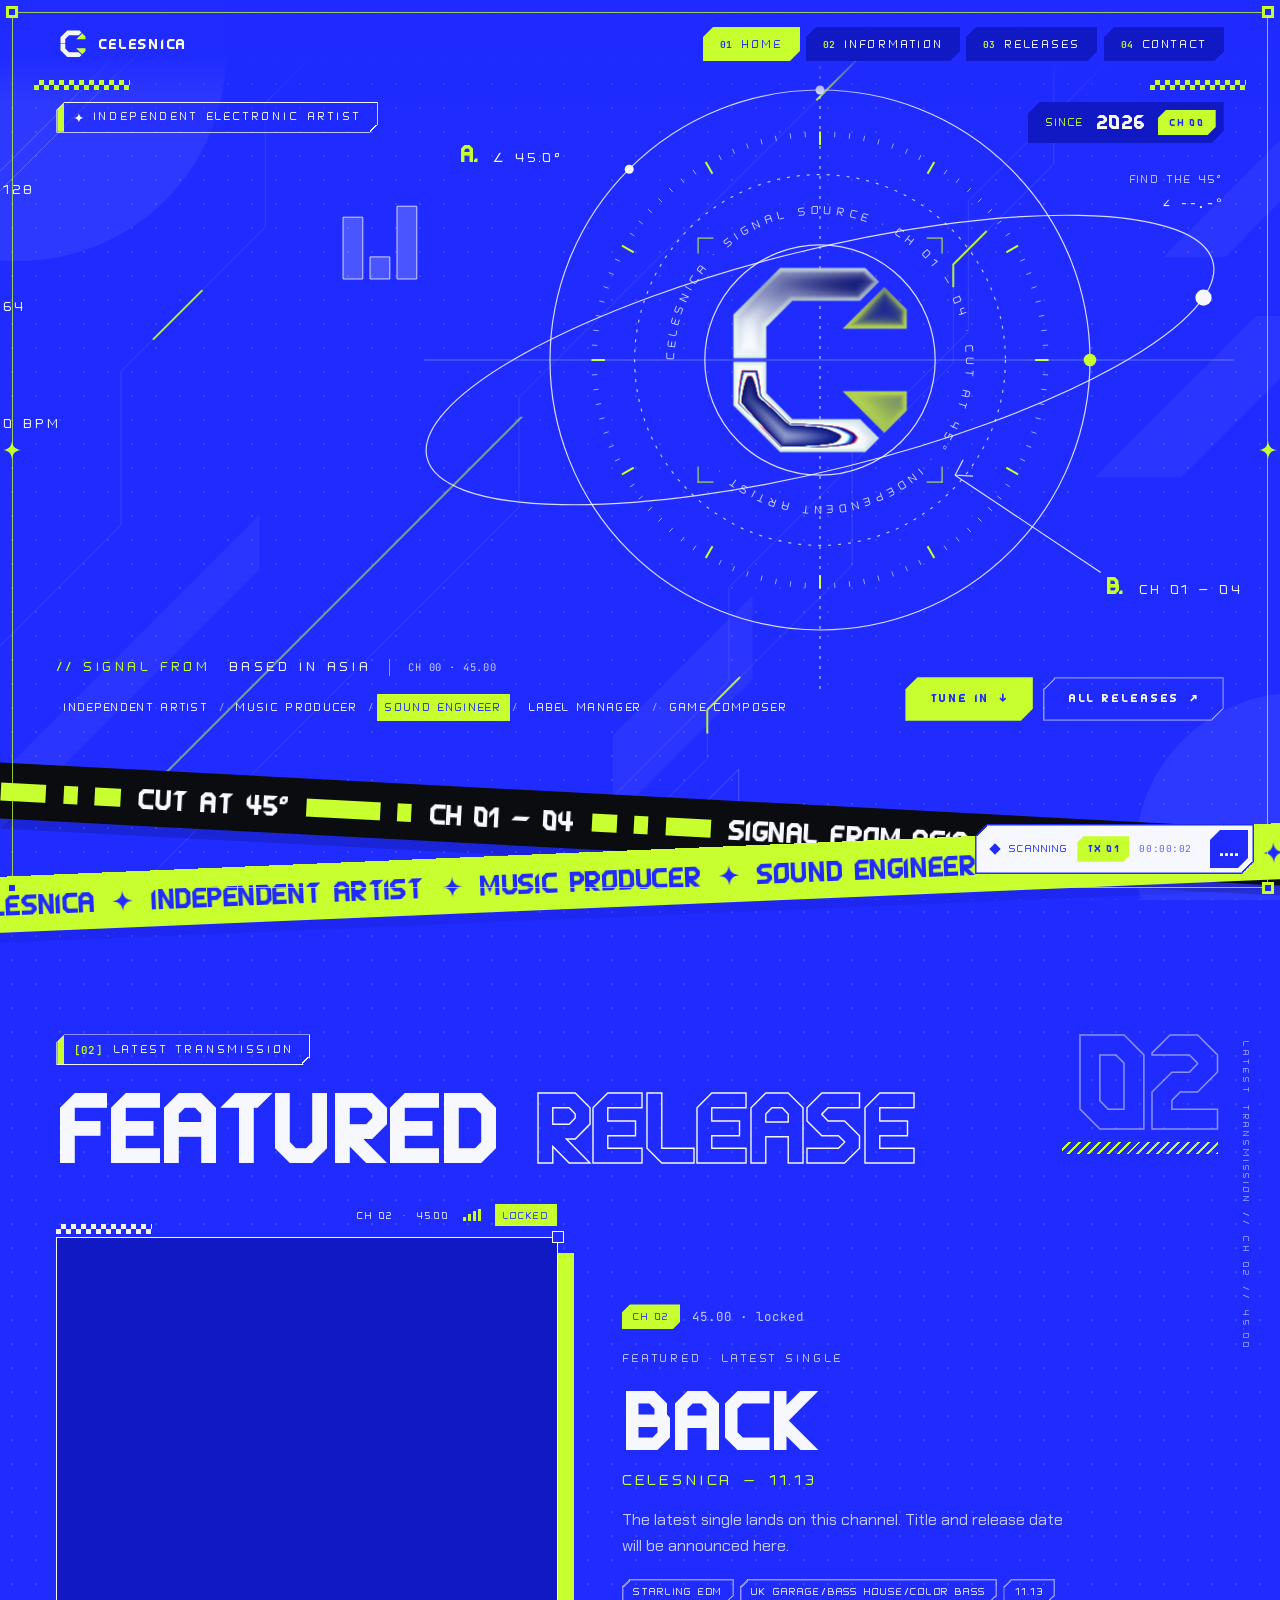
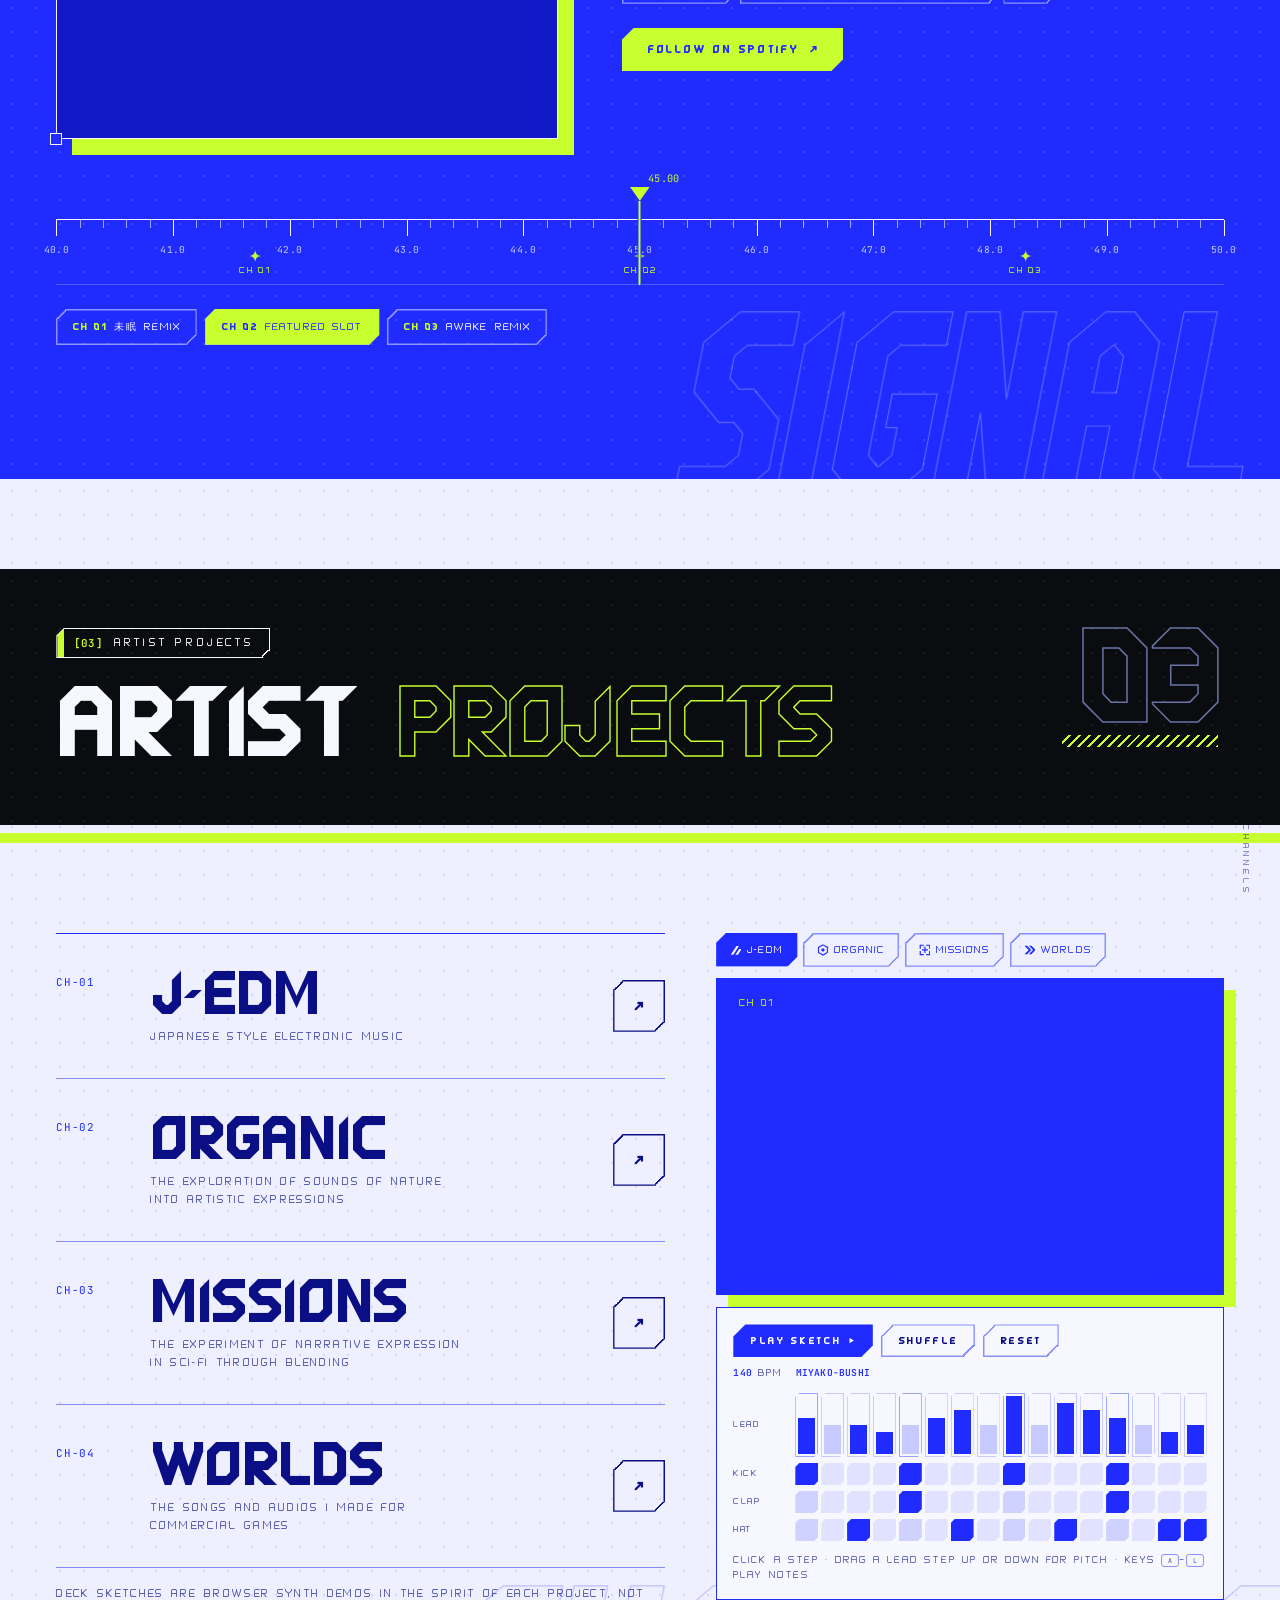
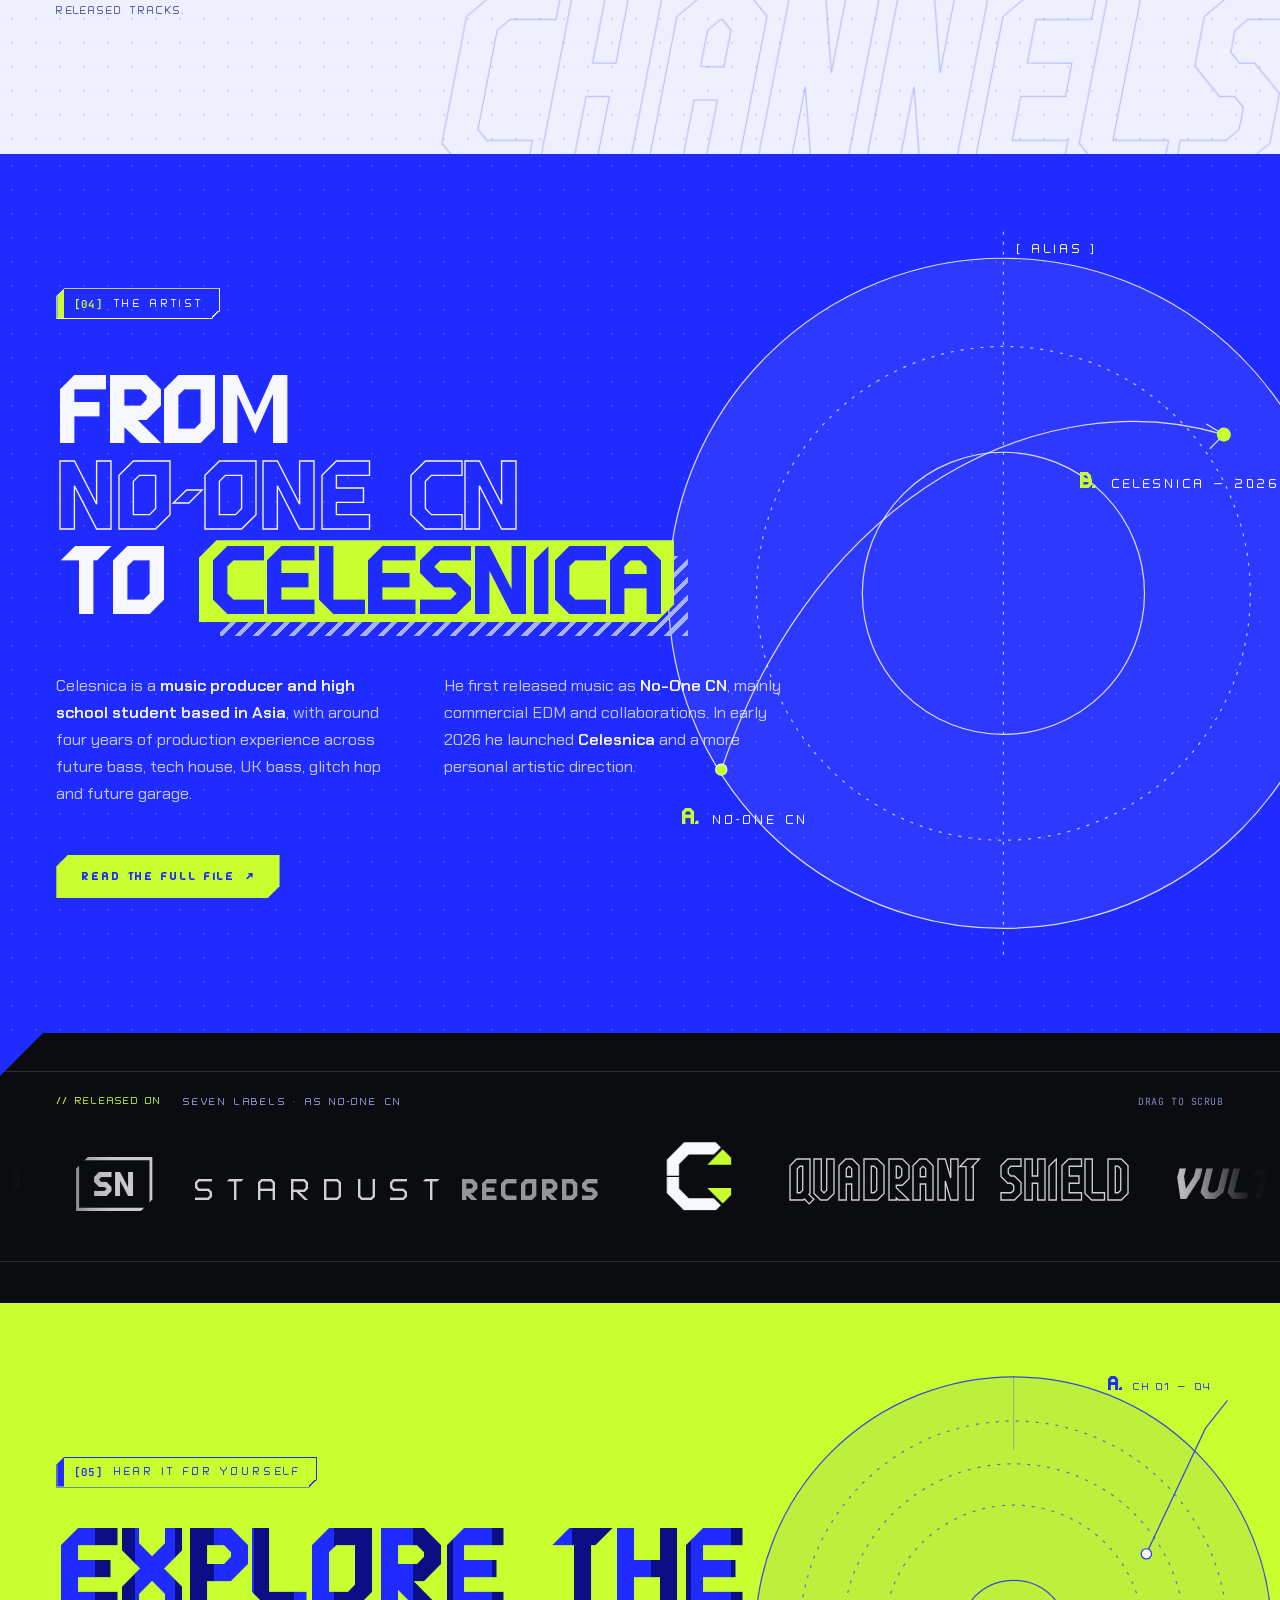
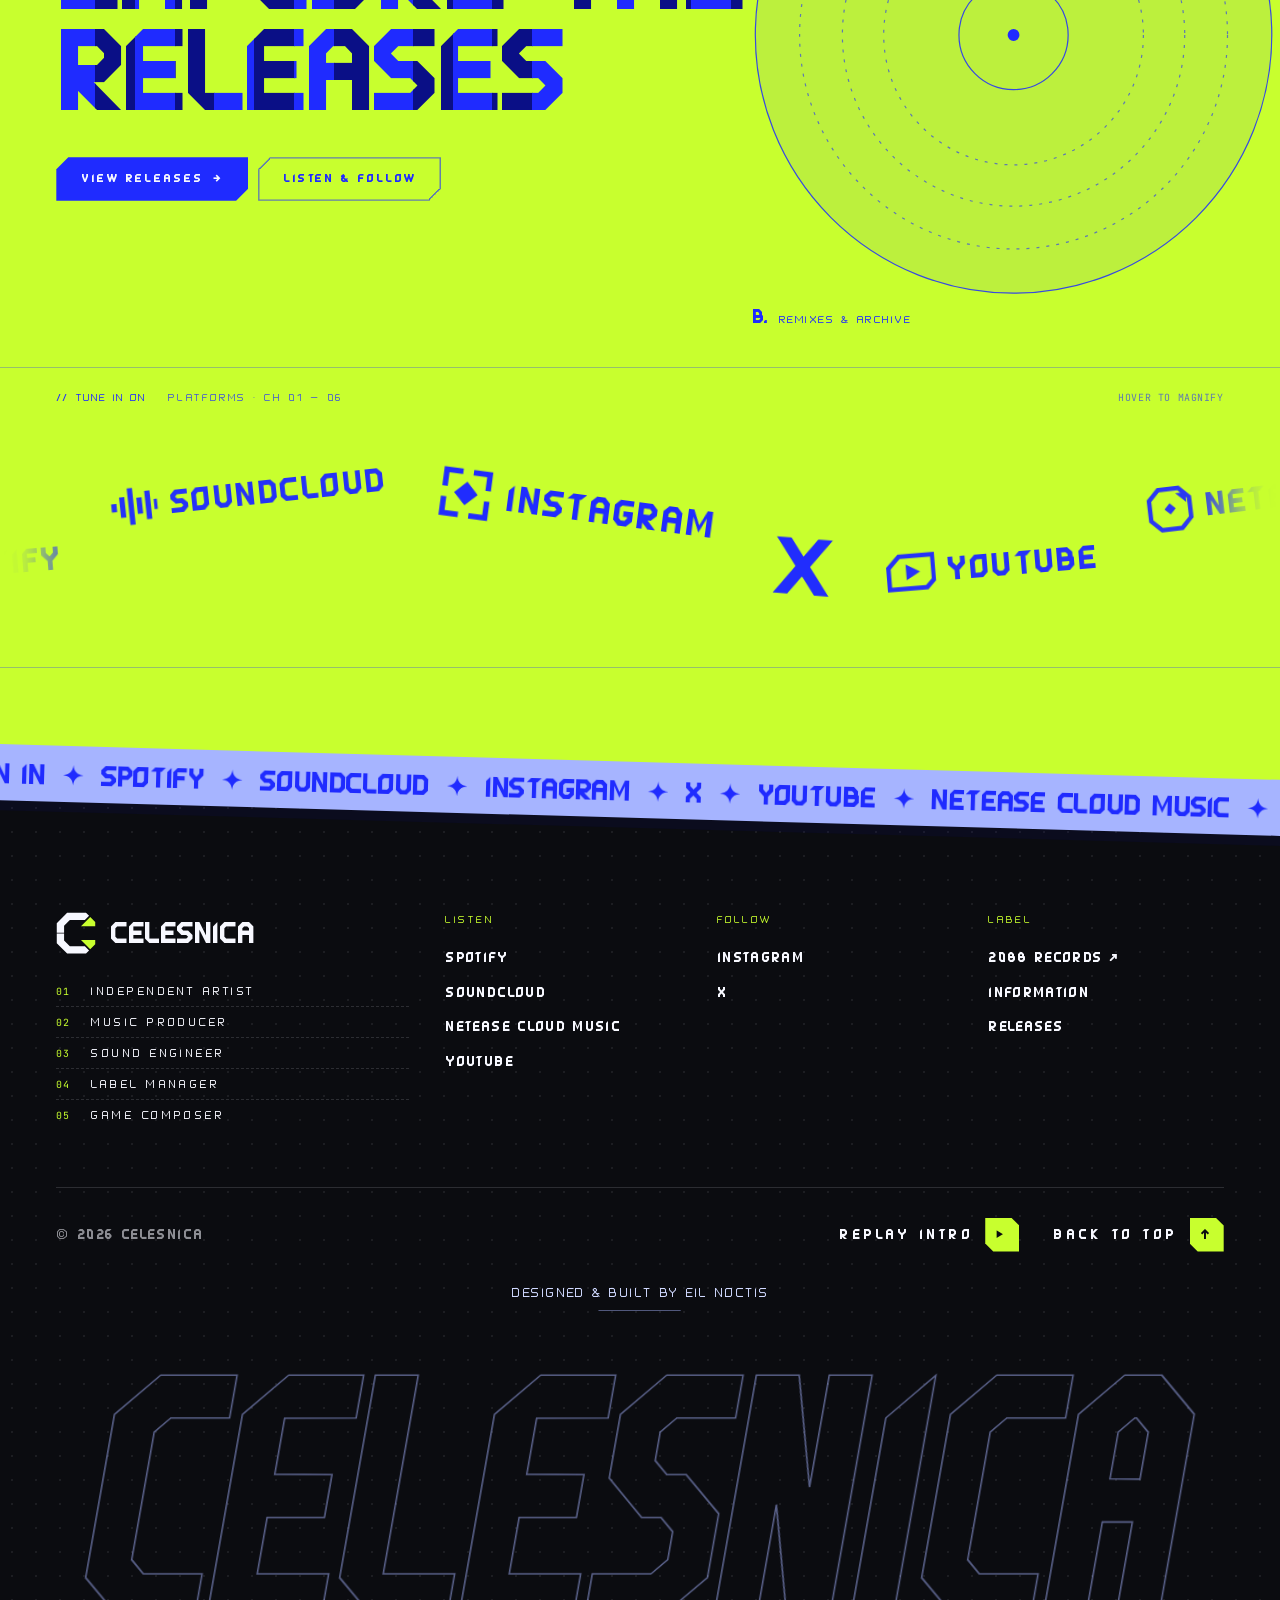
==== commit dbf8b33d: "Update index.html" ====
--- a/index.html
+++ b/index.html
@@ -1765,10 +1765,11 @@
         </div>
         <ul class="cards">
           <li><div class="card"><span class="cover" data-sweep><canvas data-cover data-title="未眠" data-sub="Vesk Green — Celesnica Remix" data-seed="11" data-code="2026" data-inv="1" aria-hidden="true"></canvas><span class="chip c-tag">Official remix</span></span><span class="c-date">2026</span><span class="c-title cjk">未眠 (No Sleep) — Celesnica Remix</span><span class="acc c-artist">Vesk Green</span><span class="c-meta"><span class="chip">Contest winner</span><a class="chip line" href="https://open.spotify.com/track/2lq3C7lA1uXdxtsRaIKXt8?autoplay_ok=1" target="_blank" rel="noopener" data-cur="Listen">Spotify ↗</a><a class="chip line" href="https://music.163.com/song?id=3367645416&amp;uct2=U2FsdGVkX1/8hTK773SwVLGUJCTL3MuDPH2t0akD/Gk=" target="_blank" rel="noopener" data-cur="Listen">NetEase Cloud ↗</a><a class="chip line" href="https://soundcloud.com/celesnica/veskgreen-nosleep-remix" target="_blank" rel="noopener" data-cur="Listen">SoundCloud ↗</a></span></div></li>
-          <li><div class="card"><span class="cover" data-sweep><canvas data-cover data-title="AWAKE" data-sub="Celesnica &amp; Akmmer Remix" data-seed="23" data-code="REMIX" aria-hidden="true"></canvas><span class="chip c-tag">Remix</span></span><span class="c-date">2026</span><span class="c-title">Awake — Celesnica &amp; Akmmer Remix</span><span class="acc c-artist">MitiS</span><span class="c-meta"><span class="chip">Remix contest</span><a class="chip line" href="https://soundcloud.com/celesnica/mitis-awake-celesnica-akmmer-remix?in=celesnica/sets/celesnica-remixes" target="_blank" rel="noopener" data-cur="Listen">SoundCloud ↗</a></span></div></li>
+          <li><div class="card"><span class="cover" data-sweep><canvas data-cover data-title="AWAKE" data-sub="Celesnica &amp; Akmmer Remix" data-seed="23" data-code="2026" aria-hidden="true"></canvas><span class="chip c-tag">Remix</span></span><span class="c-date">2026</span><span class="c-title">Awake — Celesnica &amp; Akmmer Remix</span><span class="acc c-artist">MitiS</span><span class="c-meta"><span class="chip">Remix contest</span><a class="chip line" href="https://soundcloud.com/celesnica/mitis-awake-celesnica-akmmer-remix?in=celesnica/sets/celesnica-remixes" target="_blank" rel="noopener" data-cur="Listen">SoundCloud ↗</a></span></div></li>
+          <li><div class="card"><span class="cover" data-sweep><canvas data-cover data-title="SPECTRUM" data-sub="No-One CN" data-seed="26" data-code="2025" data-inv="1" aria-hidden="true"></canvas><span class="chip c-tag">EP</span></span><span class="c-date">2026.07.31</span><span class="c-title cjk">S P E C T R U M - E P</span><span class="acc c-artist">No-One CN</span><span class="c-meta"><span class="chip">EDM</span><a class="chip line" href="https://music.163.com/album?id=389544856&uct2=U2FsdGVkX18N/Wfh/1rNLWzjF3Gd1vg4OUOvOOio+c8=" target="_blank" rel="noopener" data-cur="Listen">NetEase Cloud ↗</a></span></div></li>
           <li><div class="card"><span class="cover" data-sweep><canvas data-cover data-title="SANCTUM" data-sub="No-One CN · 2088 RECORDS" data-seed="52" data-code="2025" aria-hidden="true"></canvas><span class="chip c-tag">Single</span></span><span class="c-date">2025.08.06</span><span class="c-title">S A N C T U M</span><span class="acc c-artist">No-One CN</span><span class="c-meta"><span class="chip">EDM</span><a class="chip line" href="https://music.163.com/song?id=2740659439&amp;uct2=U2FsdGVkX1/v5ghBIBcCy6mQ8l2q5PAKqlRjgCf4hWA=" target="_blank" rel="noopener" data-cur="Listen">NetEase Cloud ↗</a></span></div></li>
           <li><div class="card"><span class="cover" data-sweep><canvas data-cover data-title="LIFE BEFORE" data-sub="No-One CN · Stardust Records" data-seed="43" data-code="2025" data-inv="1" aria-hidden="true"></canvas><span class="chip c-tag">Single</span></span><span class="c-date">2025.07.04</span><span class="c-title cjk">Life Before</span><span class="acc c-artist">No-One CN</span><span class="c-meta"><span class="chip">EDM</span><a class="chip line" href="https://open.spotify.com/track/0uLFtgBXiwJXBtYY2QW1eW?si=074983b3fb0d41a2" target="_blank" rel="noopener" data-cur="Listen">Spotify ↗</a><a class="chip line" href="https://music.163.com/song?id=2700628929&uct2=U2FsdGVkX1+lCv66Zpehbd/74lyhc2cb6mSFDfe5Dyk=" target="_blank" rel="noopener" data-cur="Listen">NetEase Cloud ↗</a><a class="chip line" href="https://soundcloud.com/stardust-records-ltd/no-one-cn-life-before?si=57011e58b09c457795a6a2670e49e931&utm_source=clipboard&utm_medium=text&utm_campaign=social_sharing" target="_blank" rel="noopener" data-cur="Listen">SoundCloud ↗</a></span></div></li>
-          <li><div class="card"><span class="cover" data-sweep><canvas data-cover data-title="RETRACED" data-sub="NURKO — NOCO Remix" data-seed="11" data-code="2025" data-inv="1" aria-hidden="true"></canvas><span class="chip c-tag">Remix</span></span><span class="c-date">2025</span><span class="c-title cjk">Retraced — NOCO Remix</span><span class="acc c-artist">NURKO</span><span class="c-meta"><span class="chip">14th in world, 2nd in China</span><a class="chip line" href="https://music.163.com/song?id=2750993701&uct2=U2FsdGVkX1+Pw5sLYFy2mfxKmTioag4Q4DDWFYGWPrI=" target="_blank" rel="noopener" data-cur="Listen">NetEase Cloud ↗</a></span></div></li>
+          <li><div class="card"><span class="cover" data-sweep><canvas data-cover data-title="RETRACED" data-sub="NURKO — NOCO Remix" data-seed="13" data-code="2025" data-inv="1" aria-hidden="true"></canvas><span class="chip c-tag">Remix</span></span><span class="c-date">2025</span><span class="c-title cjk">Retraced — NOCO Remix</span><span class="acc c-artist">NURKO</span><span class="c-meta"><span class="chip">14th in world, 2nd in China</span><a class="chip line" href="https://music.163.com/song?id=2750993701&uct2=U2FsdGVkX1+Pw5sLYFy2mfxKmTioag4Q4DDWFYGWPrI=" target="_blank" rel="noopener" data-cur="Listen">NetEase Cloud ↗</a></span></div></li>
         </ul>
         <p class="mono rel-foot">Cover images on this page are generated placeholders until official artwork is added.</p>
       </div>
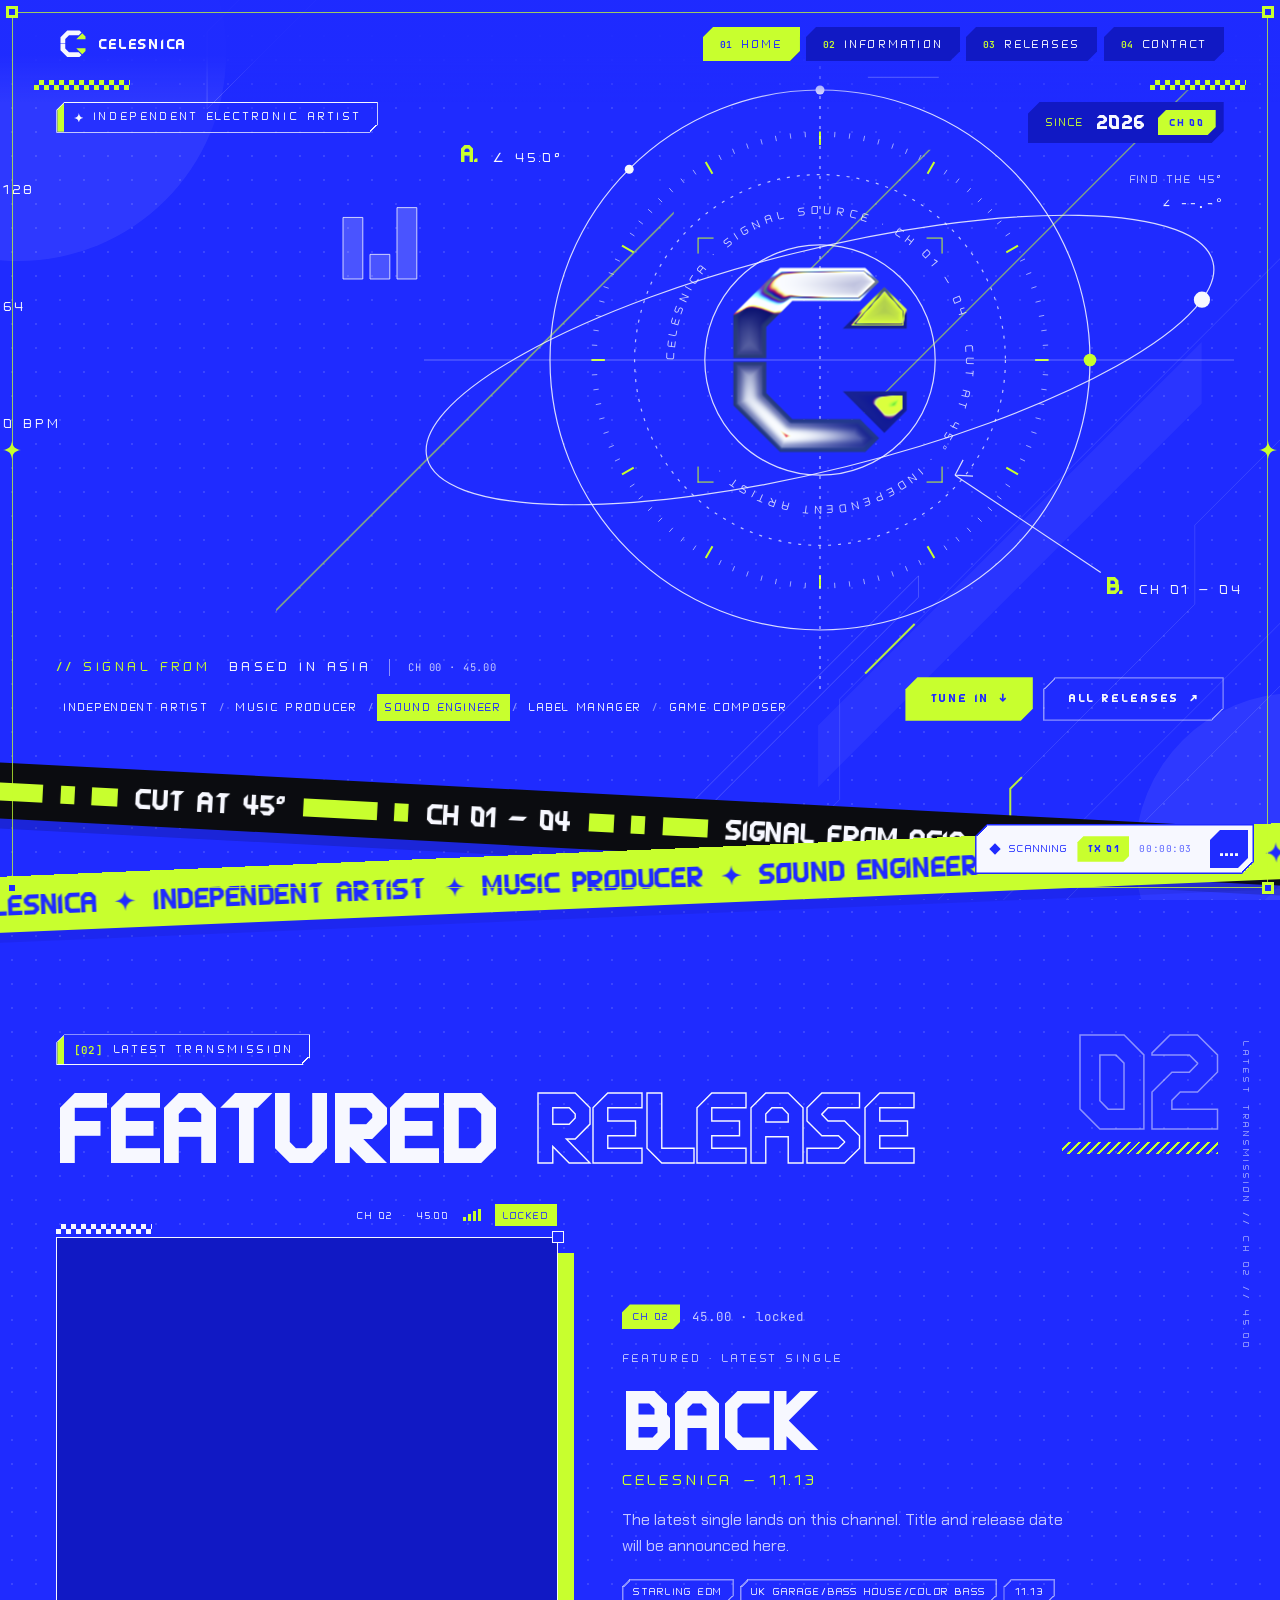
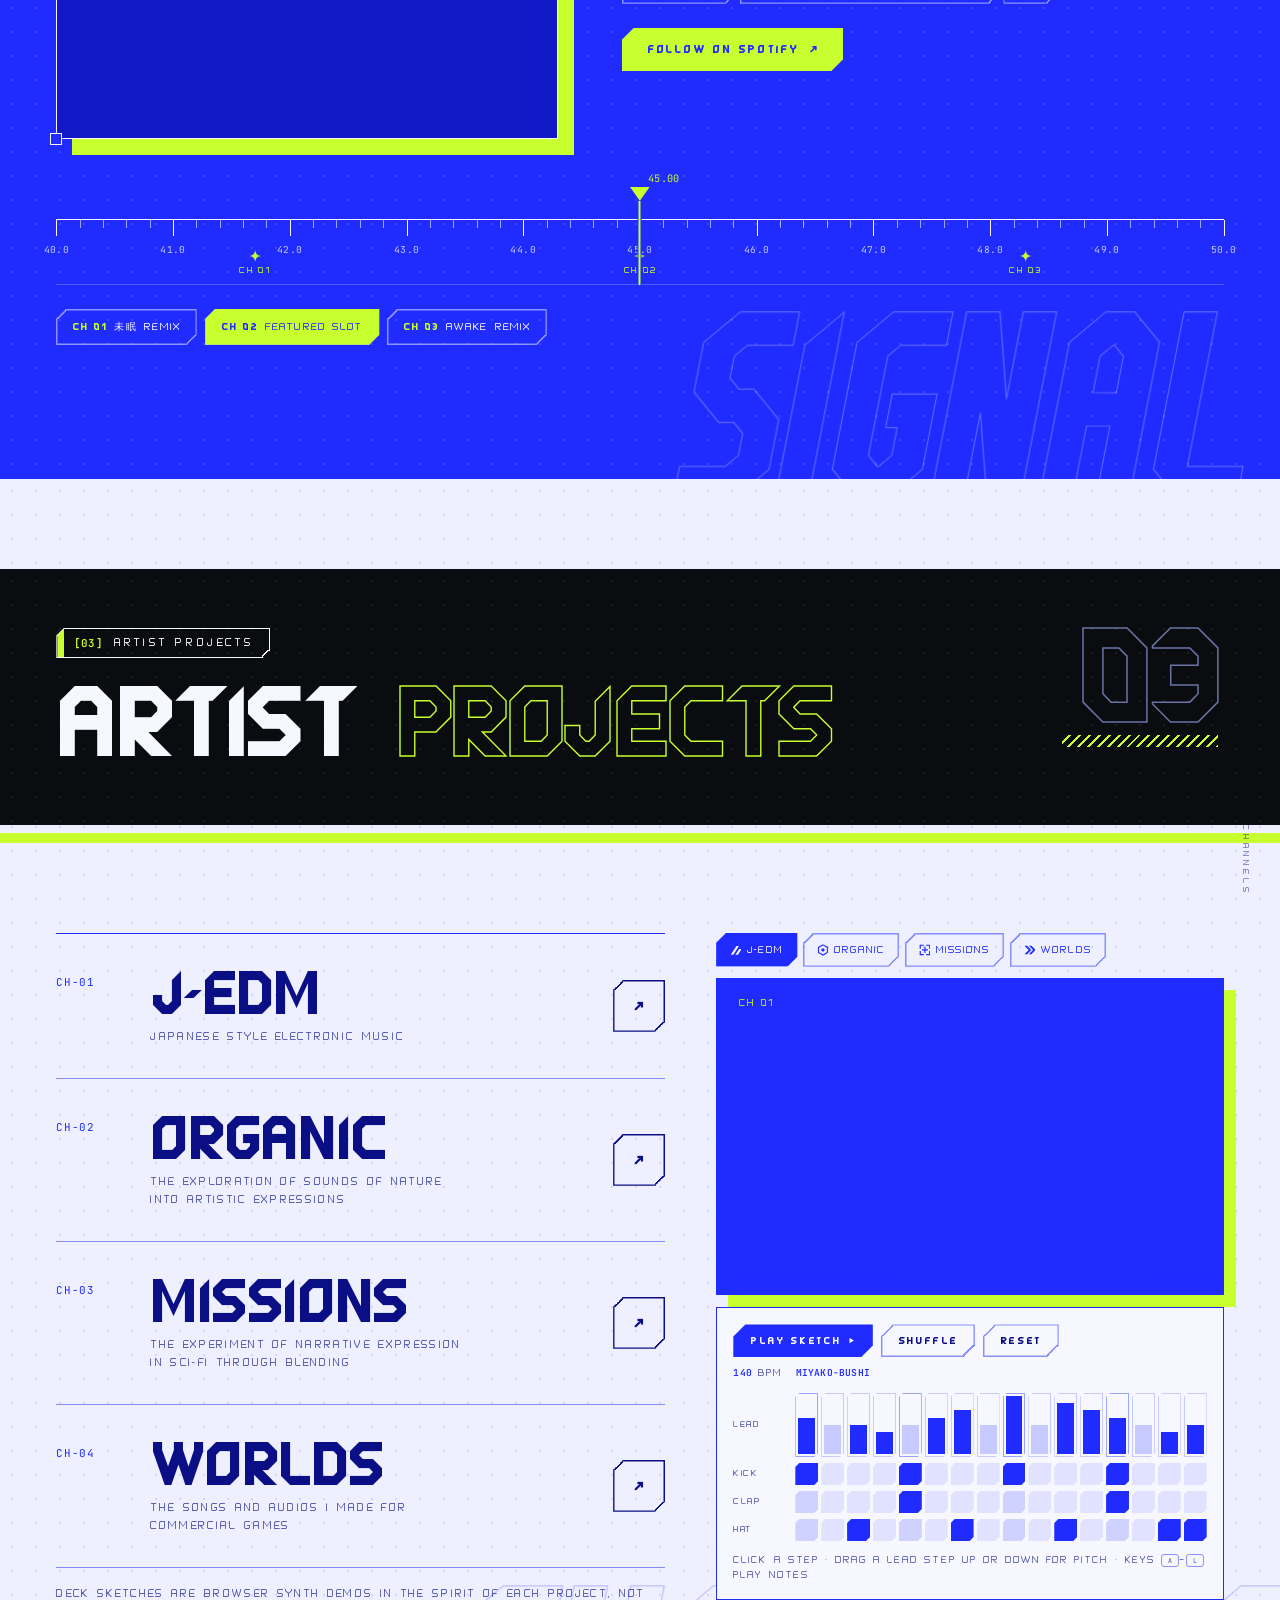
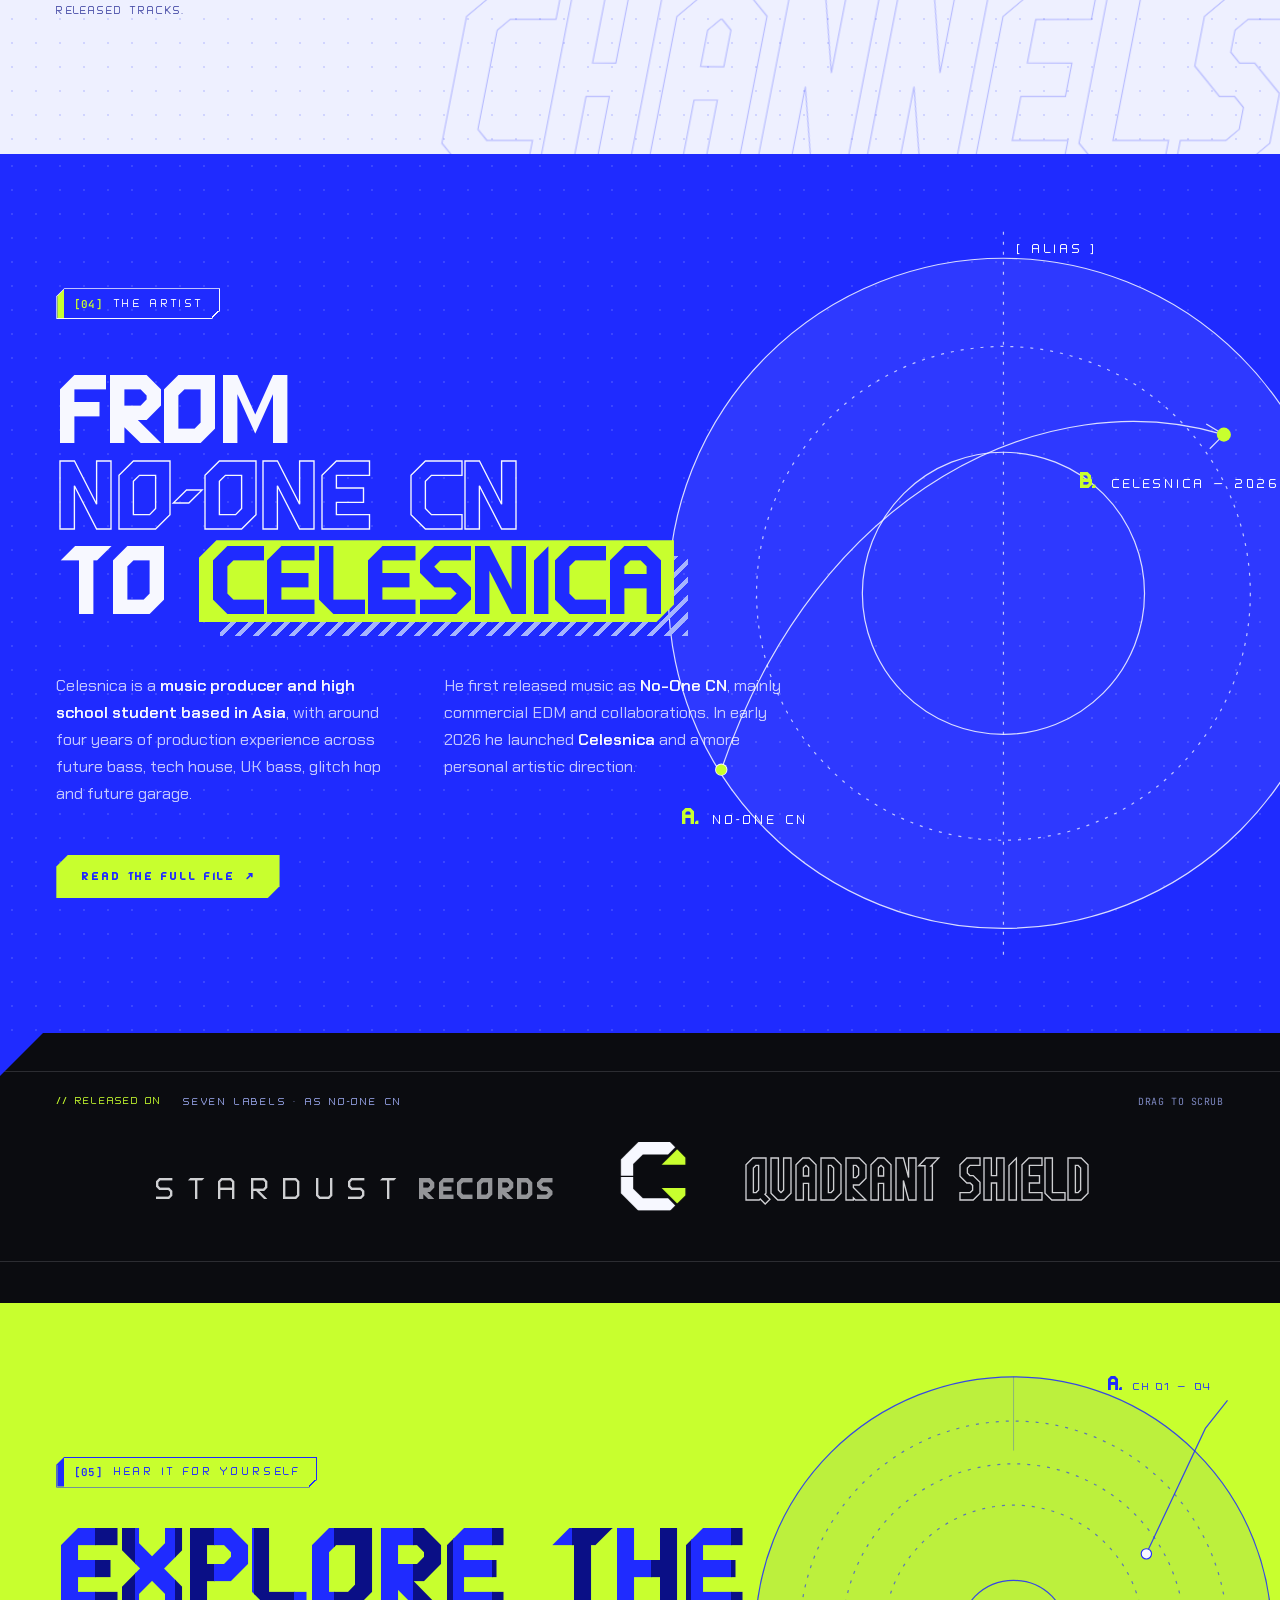
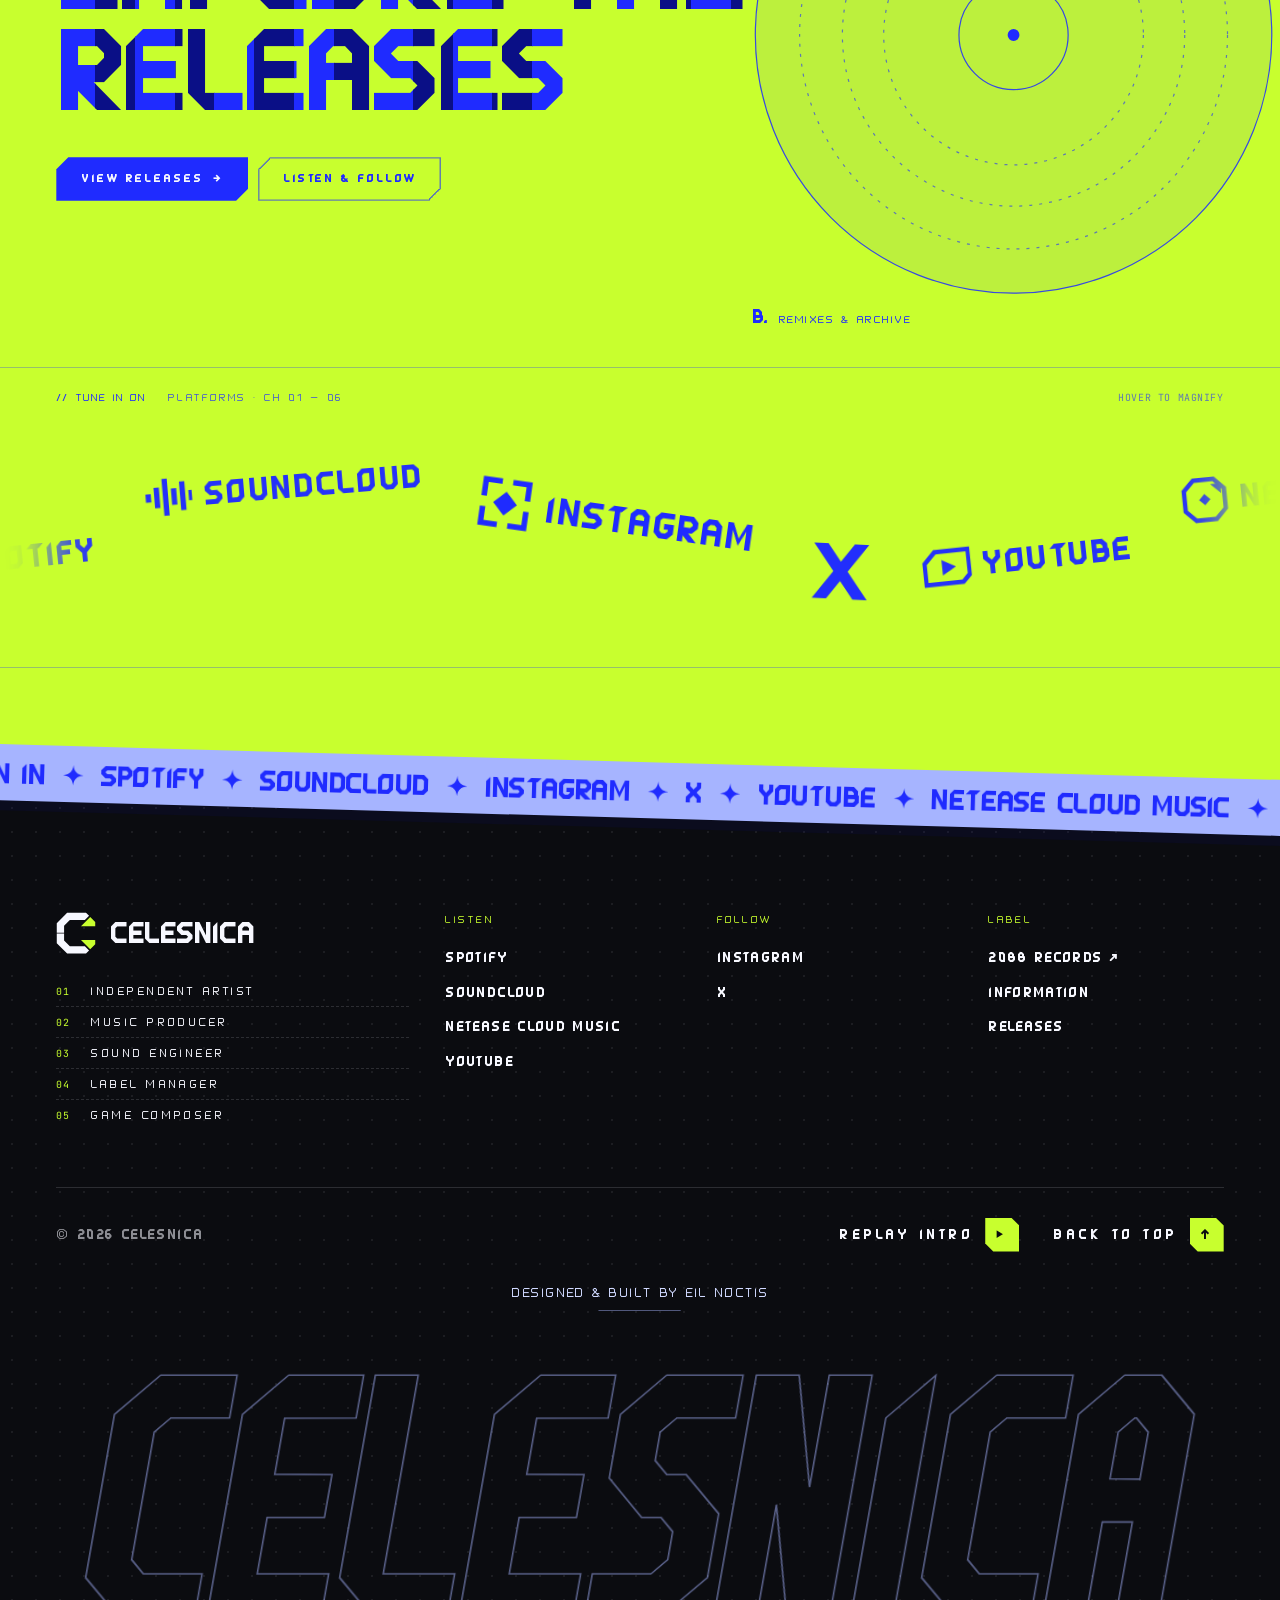
==== commit f33cd494: "Update card entry for 'SPECTRUM' Replaced an existing card entry for 'SPECTRUM' with a new entry whi" ====
--- a/index.html
+++ b/index.html
@@ -1766,7 +1766,7 @@
         <ul class="cards">
           <li><div class="card"><span class="cover" data-sweep><canvas data-cover data-title="未眠" data-sub="Vesk Green — Celesnica Remix" data-seed="11" data-code="2026" data-inv="1" aria-hidden="true"></canvas><span class="chip c-tag">Official remix</span></span><span class="c-date">2026</span><span class="c-title cjk">未眠 (No Sleep) — Celesnica Remix</span><span class="acc c-artist">Vesk Green</span><span class="c-meta"><span class="chip">Contest winner</span><a class="chip line" href="https://open.spotify.com/track/2lq3C7lA1uXdxtsRaIKXt8?autoplay_ok=1" target="_blank" rel="noopener" data-cur="Listen">Spotify ↗</a><a class="chip line" href="https://music.163.com/song?id=3367645416&amp;uct2=U2FsdGVkX1/8hTK773SwVLGUJCTL3MuDPH2t0akD/Gk=" target="_blank" rel="noopener" data-cur="Listen">NetEase Cloud ↗</a><a class="chip line" href="https://soundcloud.com/celesnica/veskgreen-nosleep-remix" target="_blank" rel="noopener" data-cur="Listen">SoundCloud ↗</a></span></div></li>
           <li><div class="card"><span class="cover" data-sweep><canvas data-cover data-title="AWAKE" data-sub="Celesnica &amp; Akmmer Remix" data-seed="23" data-code="2026" aria-hidden="true"></canvas><span class="chip c-tag">Remix</span></span><span class="c-date">2026</span><span class="c-title">Awake — Celesnica &amp; Akmmer Remix</span><span class="acc c-artist">MitiS</span><span class="c-meta"><span class="chip">Remix contest</span><a class="chip line" href="https://soundcloud.com/celesnica/mitis-awake-celesnica-akmmer-remix?in=celesnica/sets/celesnica-remixes" target="_blank" rel="noopener" data-cur="Listen">SoundCloud ↗</a></span></div></li>
-          <li><div class="card"><span class="cover" data-sweep><canvas data-cover data-title="SPECTRUM" data-sub="No-One CN" data-seed="26" data-code="2025" data-inv="1" aria-hidden="true"></canvas><span class="chip c-tag">EP</span></span><span class="c-date">2026.07.31</span><span class="c-title cjk">S P E C T R U M - E P</span><span class="acc c-artist">No-One CN</span><span class="c-meta"><span class="chip">EDM</span><a class="chip line" href="https://music.163.com/album?id=389544856&uct2=U2FsdGVkX18N/Wfh/1rNLWzjF3Gd1vg4OUOvOOio+c8=" target="_blank" rel="noopener" data-cur="Listen">NetEase Cloud ↗</a></span></div></li>
+          <li><div class="card"><span class="cover" data-sweep><canvas data-cover data-title="SPECTRUM" data-sub="No-One CN" data-seed="29" data-code="2025" data-inv="1" aria-hidden="true"></canvas><span class="chip c-tag">EP</span></span><span class="c-date">2026.07.31</span><span class="c-title cjk">S P E C T R U M - E P</span><span class="acc c-artist">No-One CN</span><span class="c-meta"><span class="chip">EDM</span><a class="chip line" href="https://music.163.com/album?id=389544856&uct2=U2FsdGVkX18N/Wfh/1rNLWzjF3Gd1vg4OUOvOOio+c8=" target="_blank" rel="noopener" data-cur="Listen">NetEase Cloud ↗</a></span></div></li>
           <li><div class="card"><span class="cover" data-sweep><canvas data-cover data-title="SANCTUM" data-sub="No-One CN · 2088 RECORDS" data-seed="52" data-code="2025" aria-hidden="true"></canvas><span class="chip c-tag">Single</span></span><span class="c-date">2025.08.06</span><span class="c-title">S A N C T U M</span><span class="acc c-artist">No-One CN</span><span class="c-meta"><span class="chip">EDM</span><a class="chip line" href="https://music.163.com/song?id=2740659439&amp;uct2=U2FsdGVkX1/v5ghBIBcCy6mQ8l2q5PAKqlRjgCf4hWA=" target="_blank" rel="noopener" data-cur="Listen">NetEase Cloud ↗</a></span></div></li>
           <li><div class="card"><span class="cover" data-sweep><canvas data-cover data-title="LIFE BEFORE" data-sub="No-One CN · Stardust Records" data-seed="43" data-code="2025" data-inv="1" aria-hidden="true"></canvas><span class="chip c-tag">Single</span></span><span class="c-date">2025.07.04</span><span class="c-title cjk">Life Before</span><span class="acc c-artist">No-One CN</span><span class="c-meta"><span class="chip">EDM</span><a class="chip line" href="https://open.spotify.com/track/0uLFtgBXiwJXBtYY2QW1eW?si=074983b3fb0d41a2" target="_blank" rel="noopener" data-cur="Listen">Spotify ↗</a><a class="chip line" href="https://music.163.com/song?id=2700628929&uct2=U2FsdGVkX1+lCv66Zpehbd/74lyhc2cb6mSFDfe5Dyk=" target="_blank" rel="noopener" data-cur="Listen">NetEase Cloud ↗</a><a class="chip line" href="https://soundcloud.com/stardust-records-ltd/no-one-cn-life-before?si=57011e58b09c457795a6a2670e49e931&utm_source=clipboard&utm_medium=text&utm_campaign=social_sharing" target="_blank" rel="noopener" data-cur="Listen">SoundCloud ↗</a></span></div></li>
           <li><div class="card"><span class="cover" data-sweep><canvas data-cover data-title="RETRACED" data-sub="NURKO — NOCO Remix" data-seed="13" data-code="2025" data-inv="1" aria-hidden="true"></canvas><span class="chip c-tag">Remix</span></span><span class="c-date">2025</span><span class="c-title cjk">Retraced — NOCO Remix</span><span class="acc c-artist">NURKO</span><span class="c-meta"><span class="chip">14th in world, 2nd in China</span><a class="chip line" href="https://music.163.com/song?id=2750993701&uct2=U2FsdGVkX1+Pw5sLYFy2mfxKmTioag4Q4DDWFYGWPrI=" target="_blank" rel="noopener" data-cur="Listen">NetEase Cloud ↗</a></span></div></li>
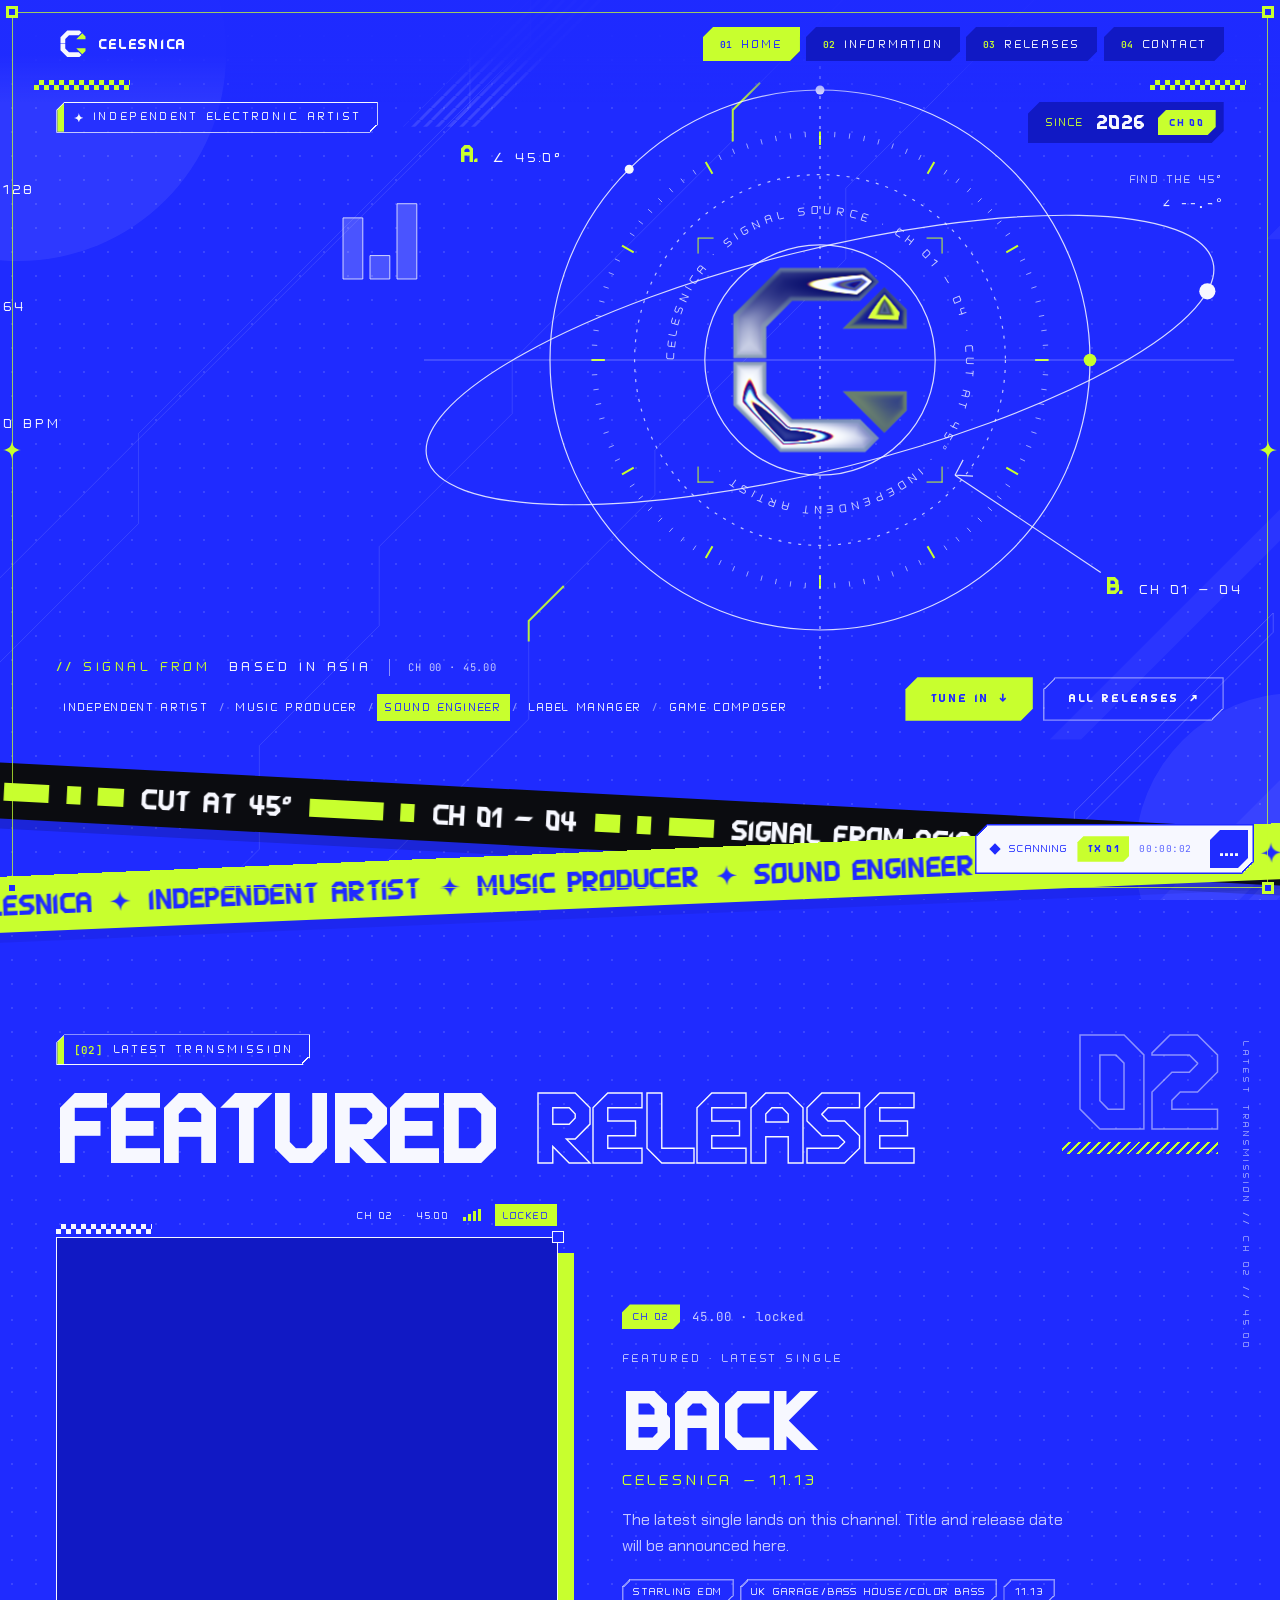
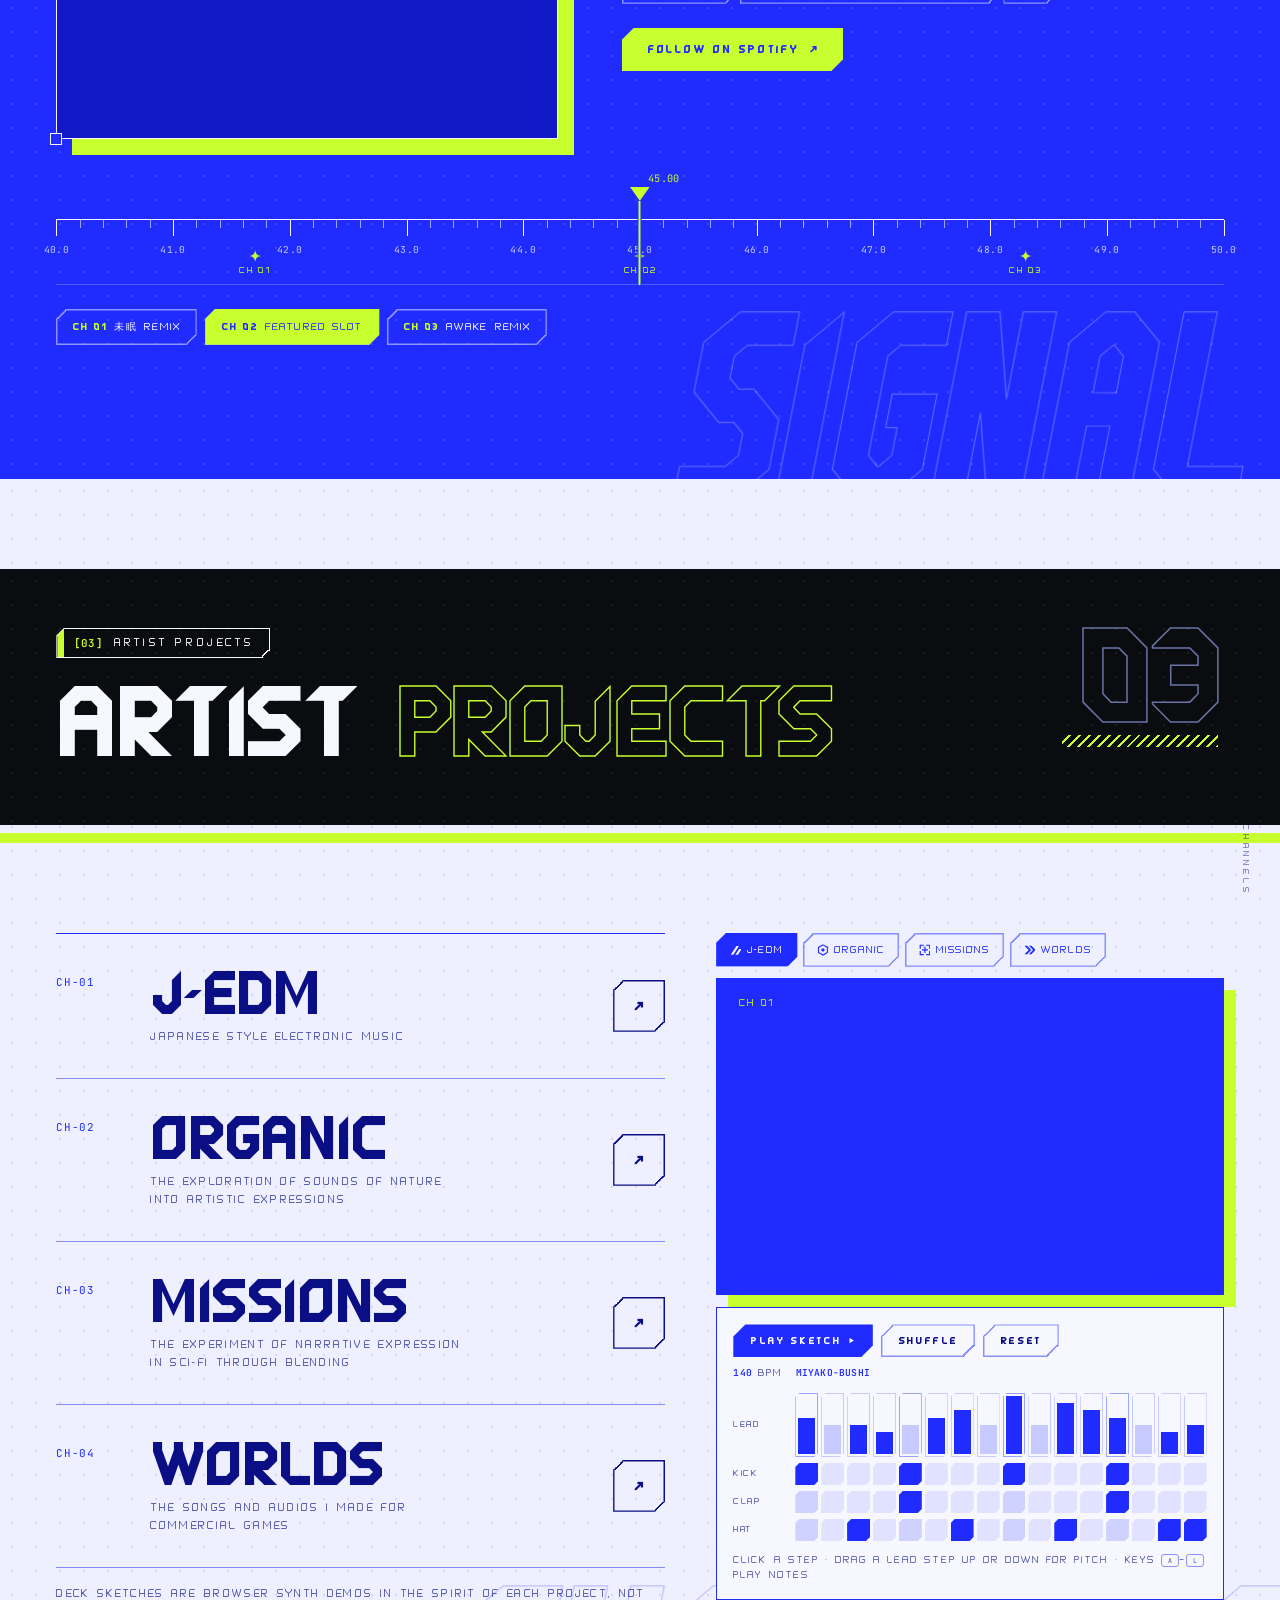
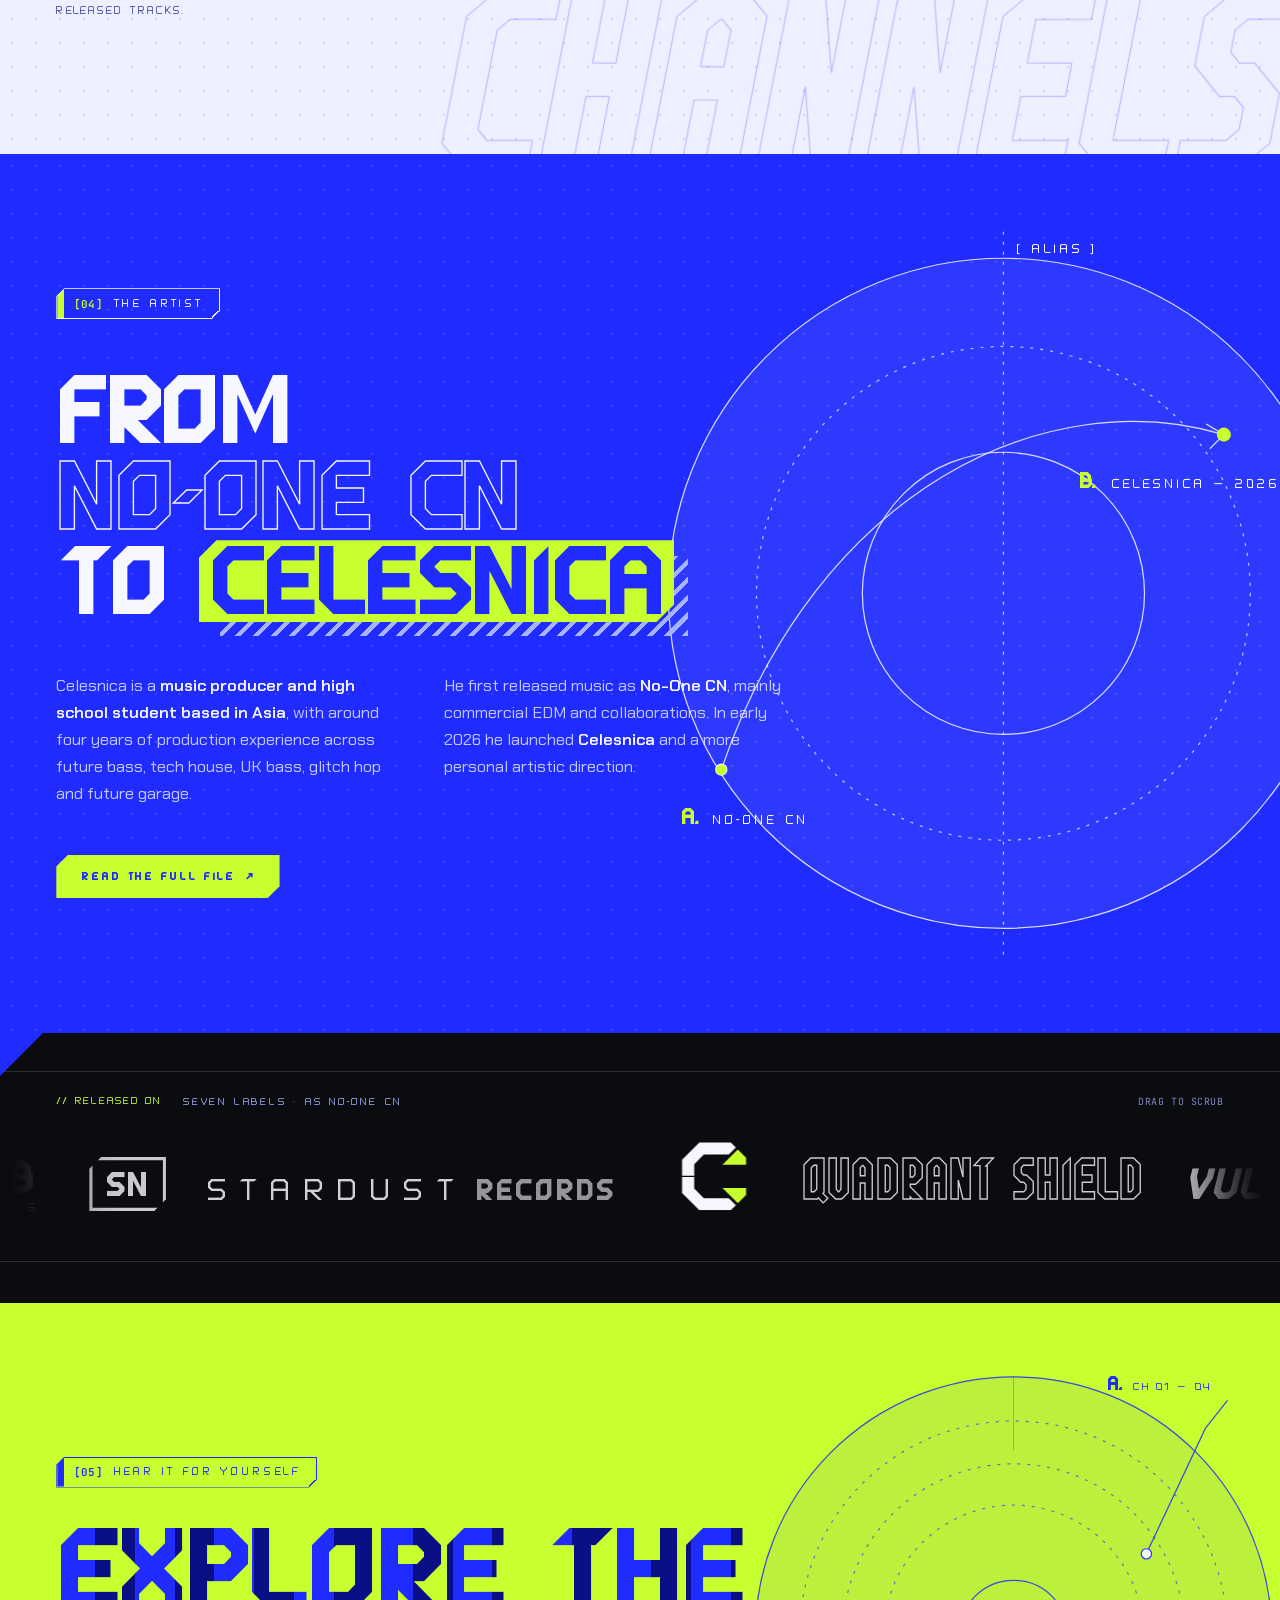
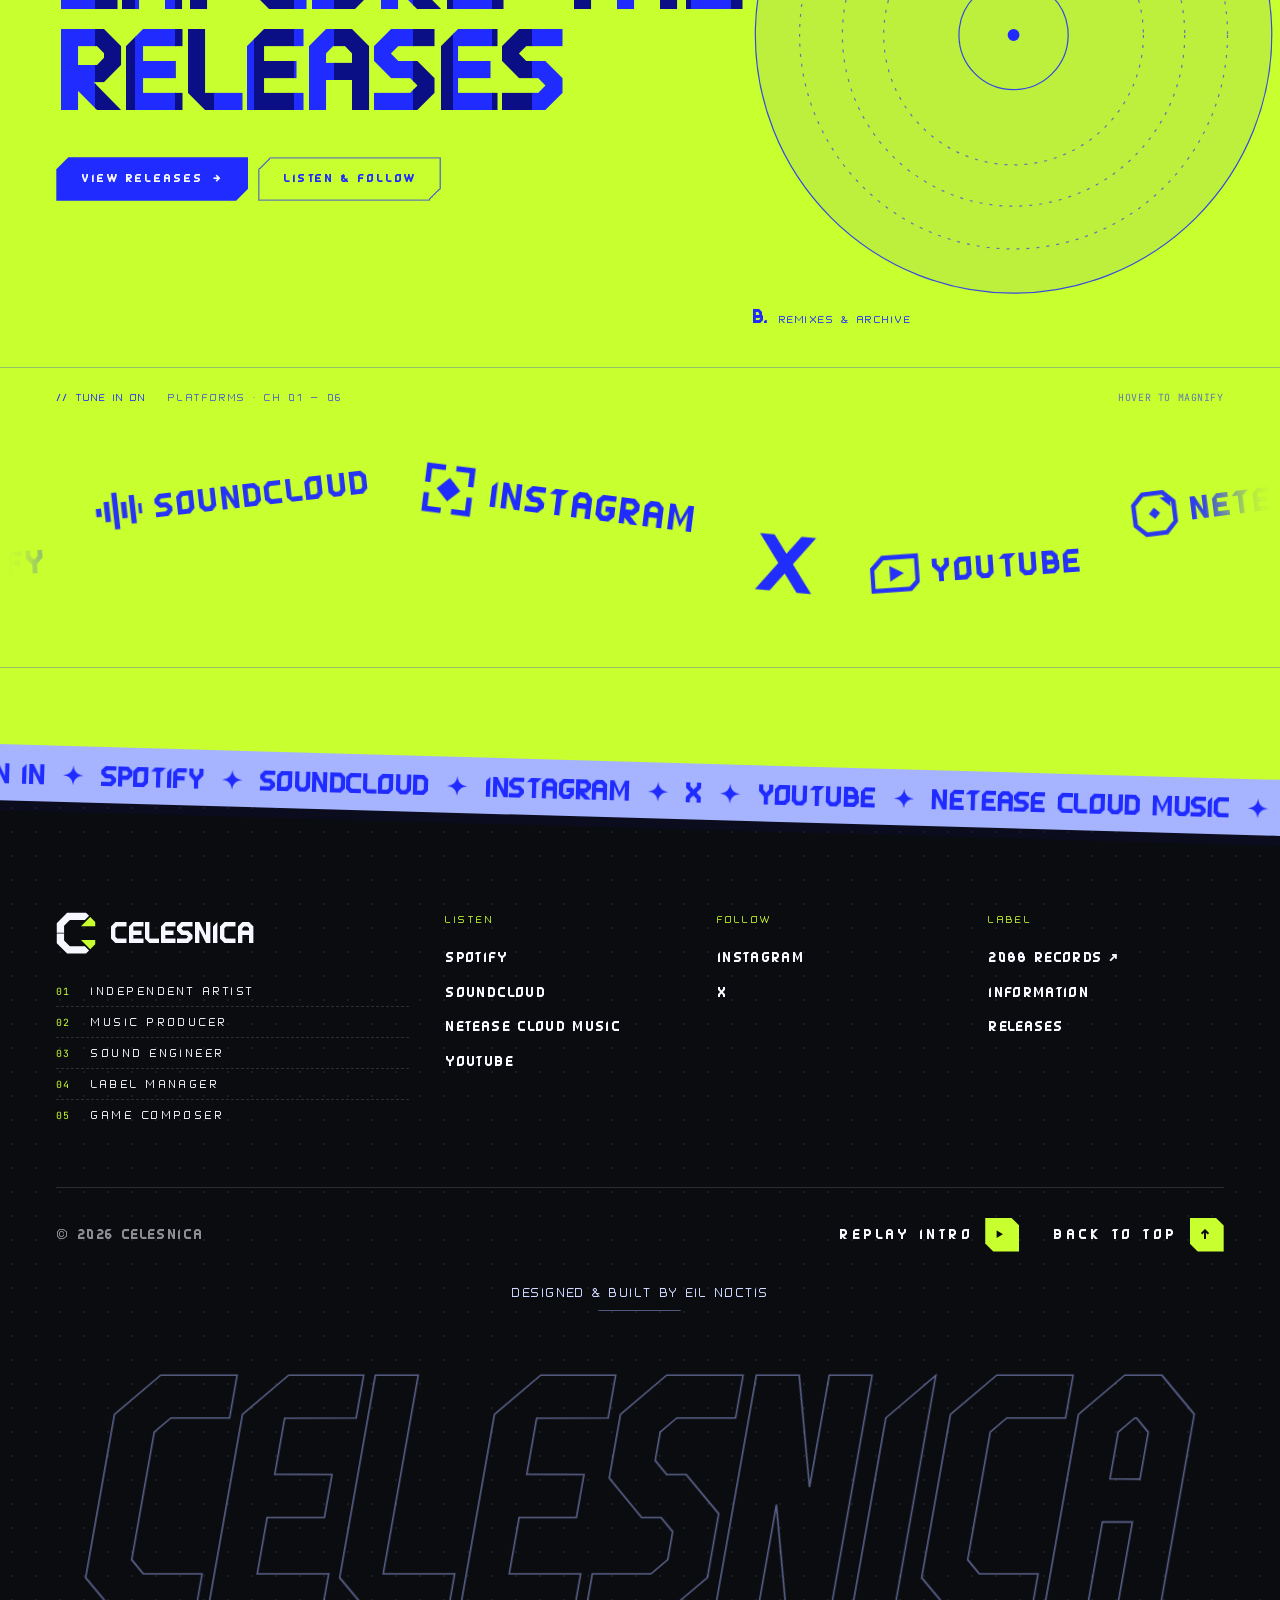
==== commit d0f75a0c: "Add YouTube links and update metadata for Celesnica" ====
--- a/index.html
+++ b/index.html
@@ -1671,7 +1671,7 @@
             <p class="c-date">2026.10.23</p>
             <p class="c-title">Dream Fantasia</p>
             <p class="acc c-artist">Celesnica</p>
-            <p class="c-meta"><a class="chip line" href="https://soundcloud.com/starlingedm/celesnica-dream-fantasia" target="_blank" rel="noopener" data-cur="Listen">SoundCloud ↗</a> <a class="chip line" href="https://music.163.com/song?id=3443090310&amp;uct2=U2FsdGVkX18HPBOvEaQRDT5YYM1pb4QGdkZDmKk8r7w=" target="_blank" rel="noopener" data-cur="Listen">NetEase Cloud ↗</a> <a class="chip line" href="https://open.spotify.com/track/453QCsqk5HcLwDxuMF26po?autoplay_ok=1" target="_blank" rel="noopener" data-cur="Listen">Spotify ↗</a></p>
+            <p class="c-meta"><a class="chip line" href="https://soundcloud.com/starlingedm/celesnica-dream-fantasia" target="_blank" rel="noopener" data-cur="Listen">SoundCloud ↗</a> <a class="chip line" href="https://music.163.com/song?id=3443090310&amp;uct2=U2FsdGVkX18HPBOvEaQRDT5YYM1pb4QGdkZDmKk8r7w=" target="_blank" rel="noopener" data-cur="Listen">NetEase Cloud ↗</a> <a class="chip line" href="https://open.spotify.com/track/453QCsqk5HcLwDxuMF26po?autoplay_ok=1" target="_blank" rel="noopener" data-cur="Listen">Spotify ↗</a> <a class="chip line" href="https://www.youtube.com/watch?v=V3eSdnZ15ds" target="_blank" rel="noopener" data-cur="Watch">Youtube ↗</a></p>
           </li>
           <li class="card">
   <div class="cover" data-sweep>
@@ -1685,6 +1685,8 @@
   <p class="c-meta">
     <a class="chip line" href="https://music.163.com/song?id=3448731948&amp;uct2=U2FsdGVkX1/Dig5FssJqqXJlCXdsKf2XNAkLuBeg5IY=" target="_blank" rel="noopener" data-cur="Listen">NetEase Cloud ↗</a>
     <a class="chip line" href="https://open.spotify.com/track/32JFJnq4gT3vKazTcfdl0J?autoplay_ok=1" target="_blank" rel="noopener" data-cur="Listen">Spotify ↗</a>
+    <a class="chip line" href="https://soundcloud.com/starlingedm/celesnica-back" target="_blank" rel="noopener" data-cur="Listen">SoundCloud ↗</a>
+    <a class="chip line" href="https://www.youtube.com/watch?v=lCppVnBoFac" target="_blank" rel="noopener" data-cur="Watch">Youtube ↗</a>
   </p>
 </li>
         </ul>
@@ -1714,7 +1716,7 @@
             <p class="c-date">2026.11.03</p>
             <p class="c-title">Alchemy EP</p>
             <p class="acc c-artist">Celesnica</p>
-            <p class="c-meta"><a class="chip line" href="https://soundcloud.com/celesnica/sets/alchemy-ep" target="_blank" rel="noopener" data-cur="Listen">SoundCloud ↗</a> <a class="chip line" href="https://music.163.com/album?id=406762438&amp;uct2=U2FsdGVkX19TtfeE48LVtAKKyX7WEQSAp9RUbKUj9lo=" target="_blank" rel="noopener" data-cur="Listen">NetEase Cloud ↗</a></p>
+            <p class="c-meta"><a class="chip line" href="https://soundcloud.com/celesnica/sets/alchemy-ep" target="_blank" rel="noopener" data-cur="Listen">SoundCloud ↗</a> <a class="chip line" href="https://music.163.com/album?id=406762438&amp;uct2=U2FsdGVkX19TtfeE48LVtAKKyX7WEQSAp9RUbKUj9lo=" target="_blank" rel="noopener" data-cur="Listen">NetEase Cloud ↗</a> <a class="chip line" href="https://www.bilibili.com/video/BV1E8436iE2Q/?spm_id_from=333.1387.homepage.video_card.click&vd_source=d9ac58d69daf385873bcbf16f1b36af1" target="_blank" rel="noopener" data-cur="Watch">Bilibili ↗</a></p>
           </li>
           <li class="card"><div class="cover slot"><span>Slot 03</span><b>TBA</b><span>Incoming</span></div><p class="c-date">— — —</p><p class="c-title">To be announced</p></li>
         </ul>
